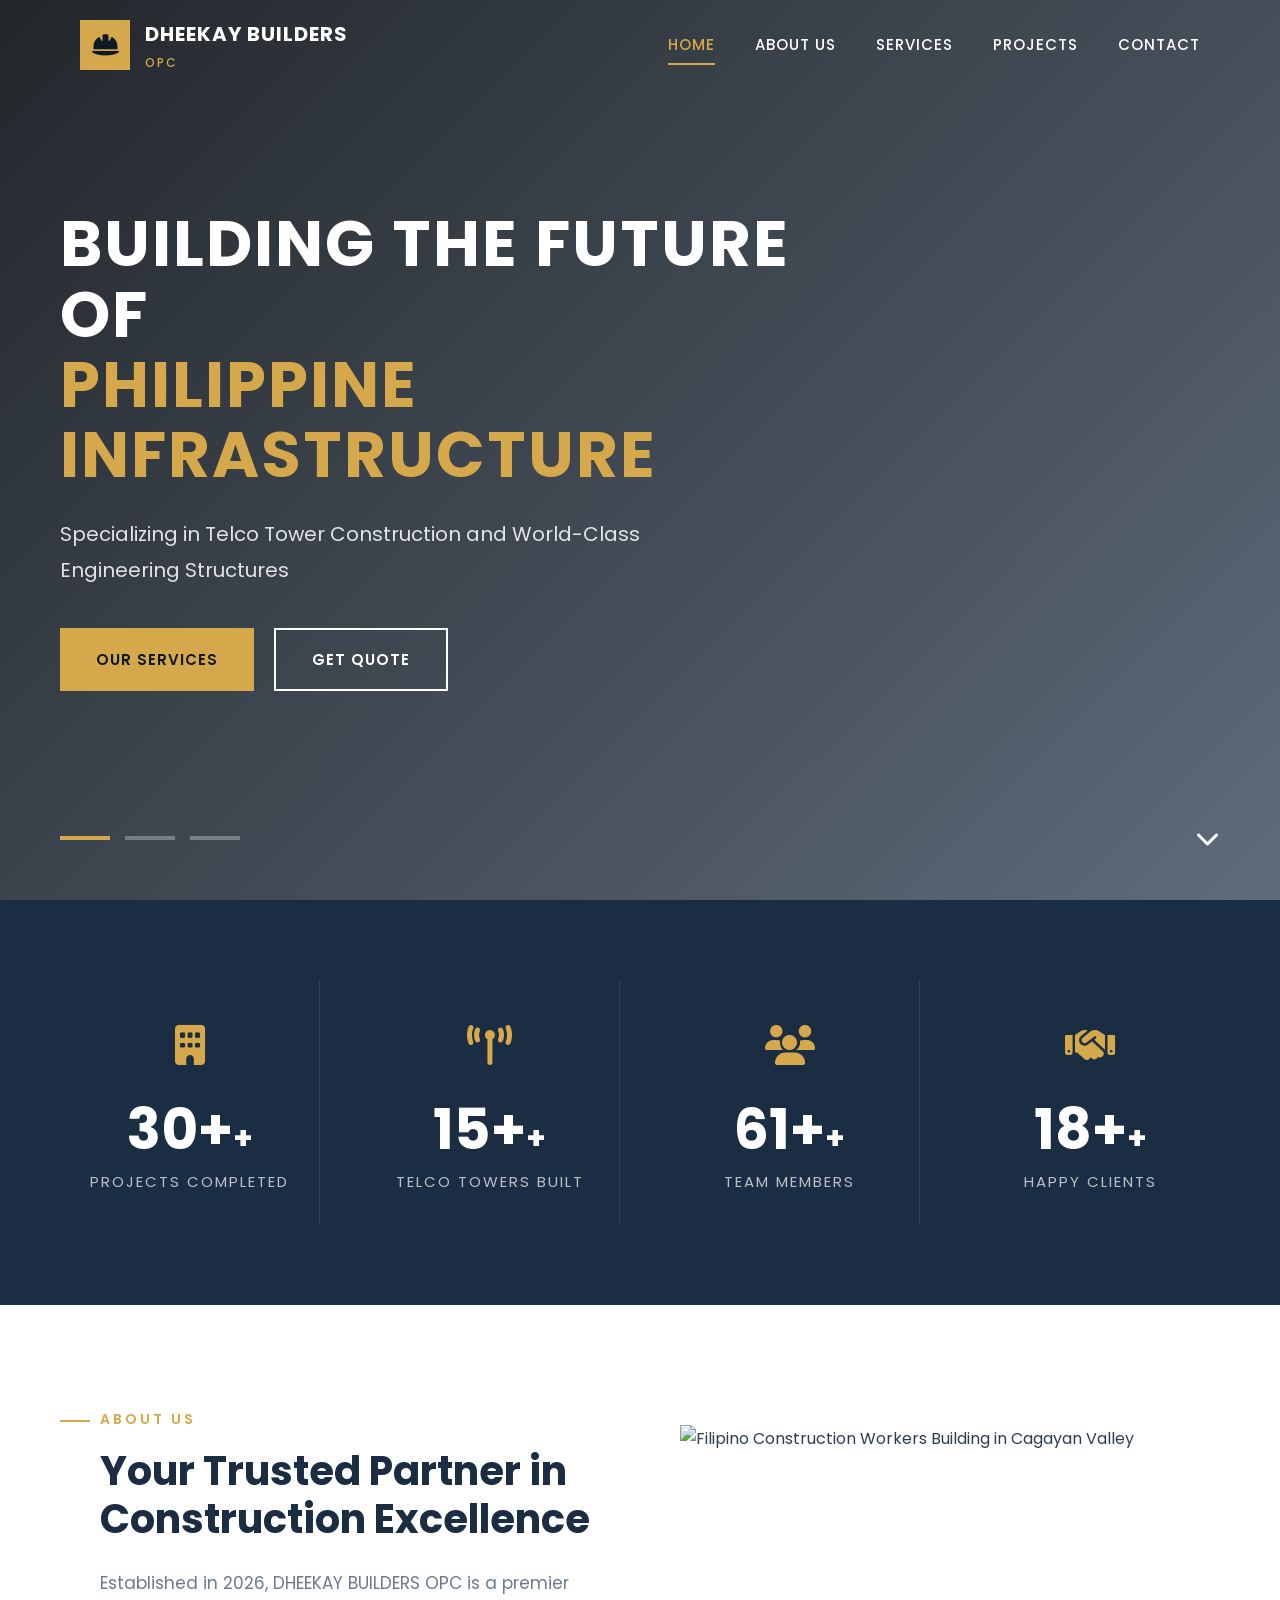
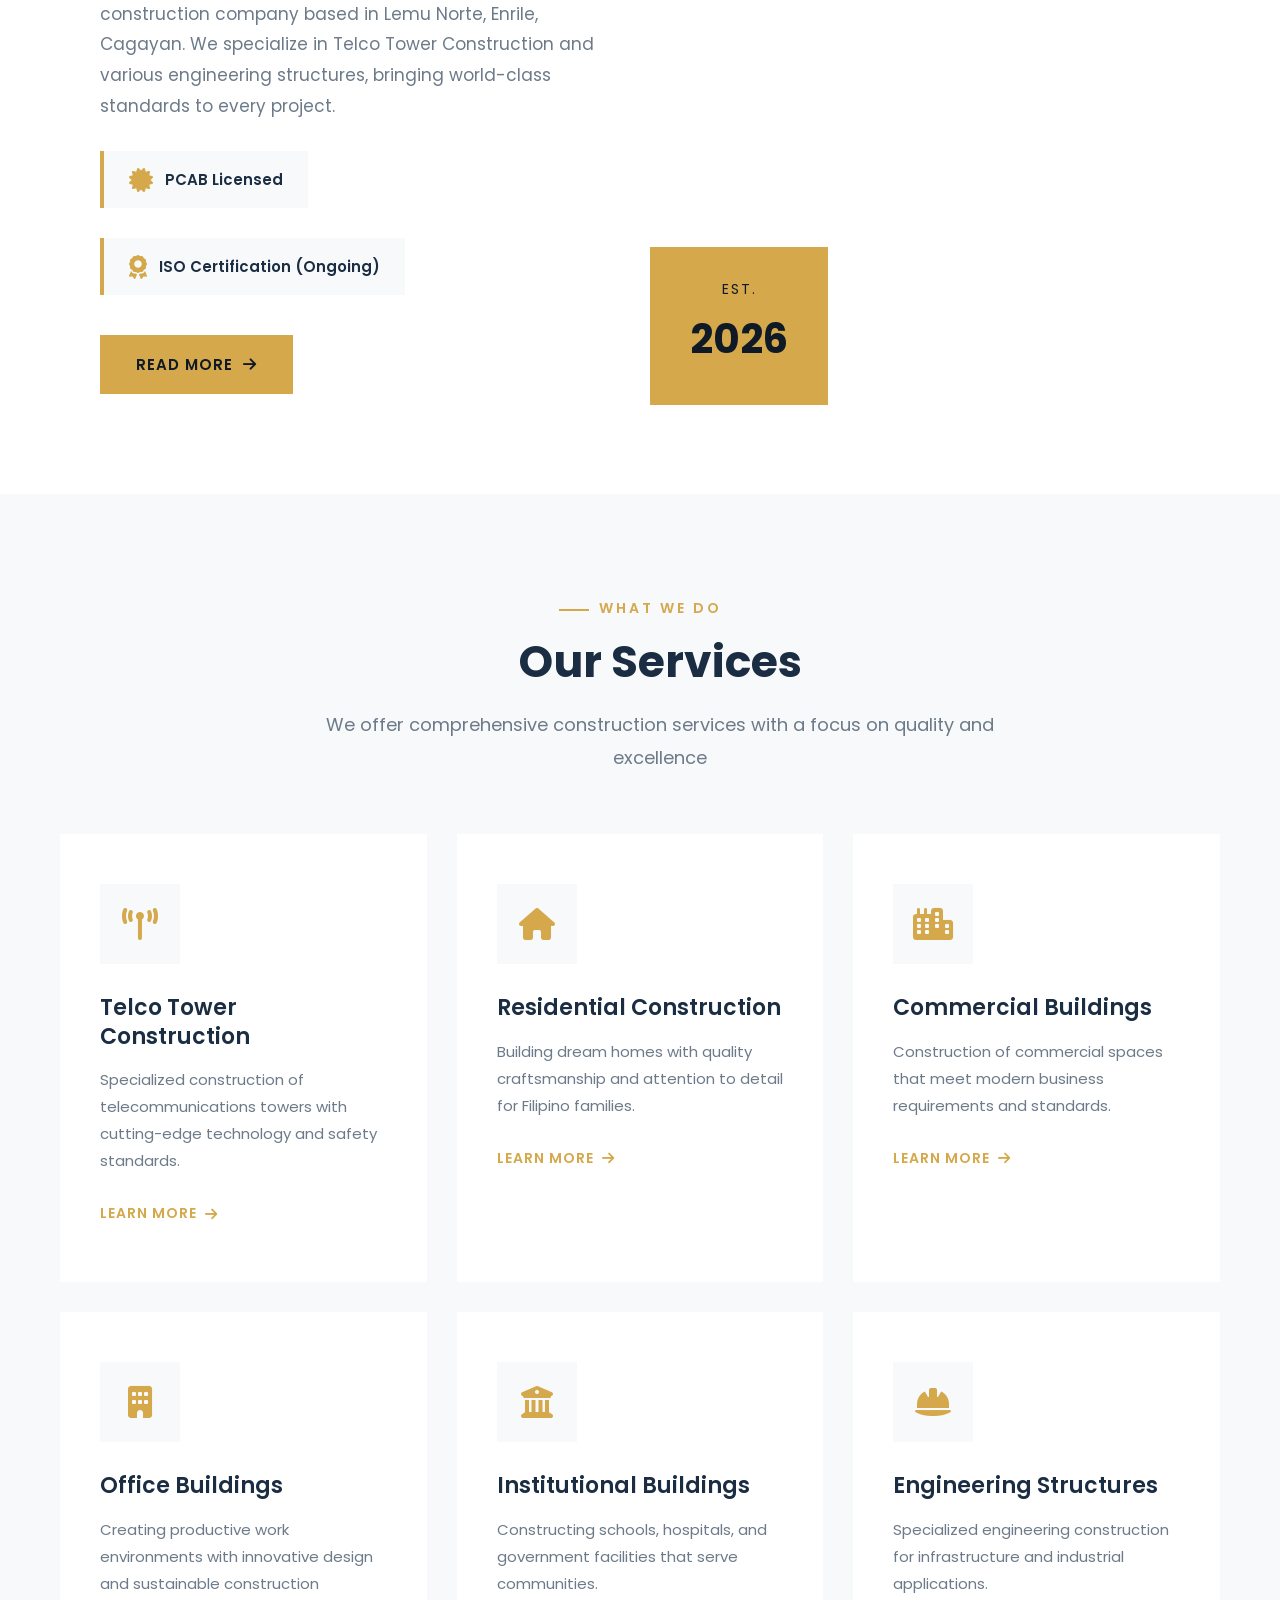
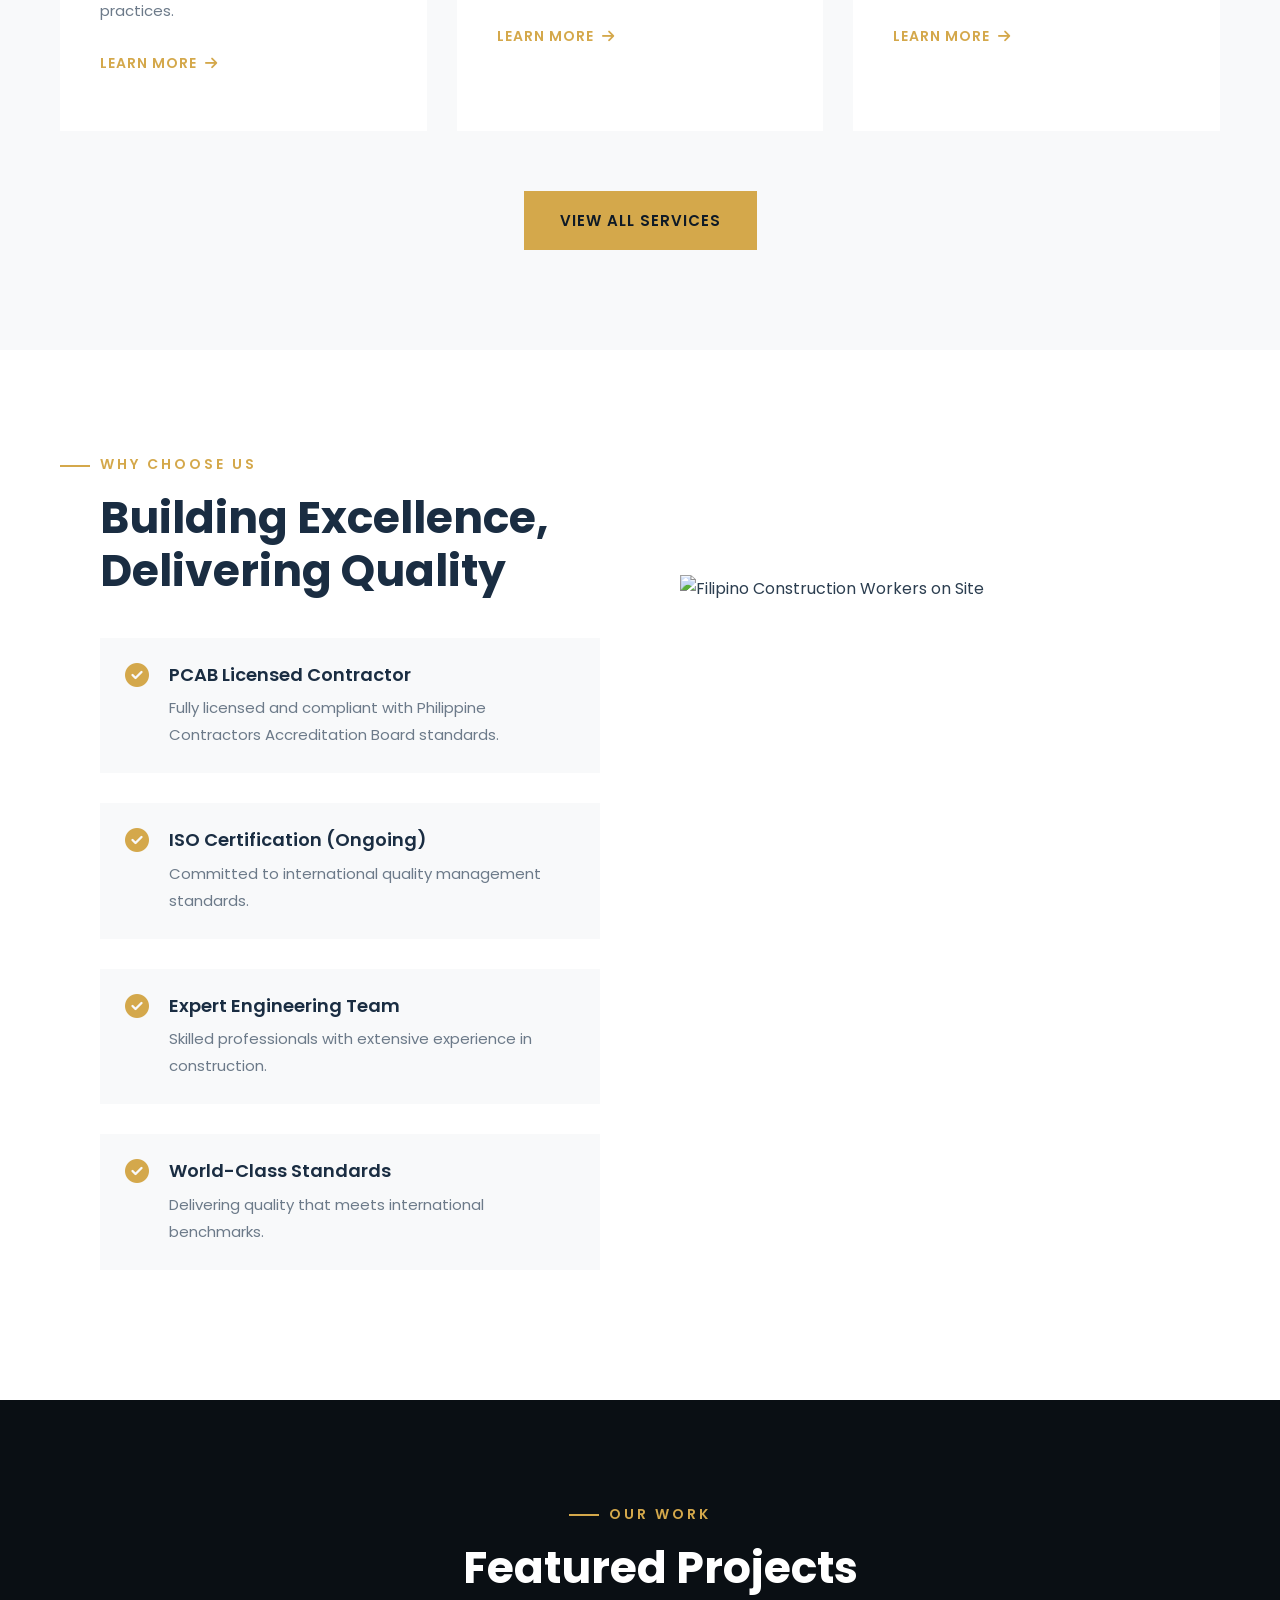
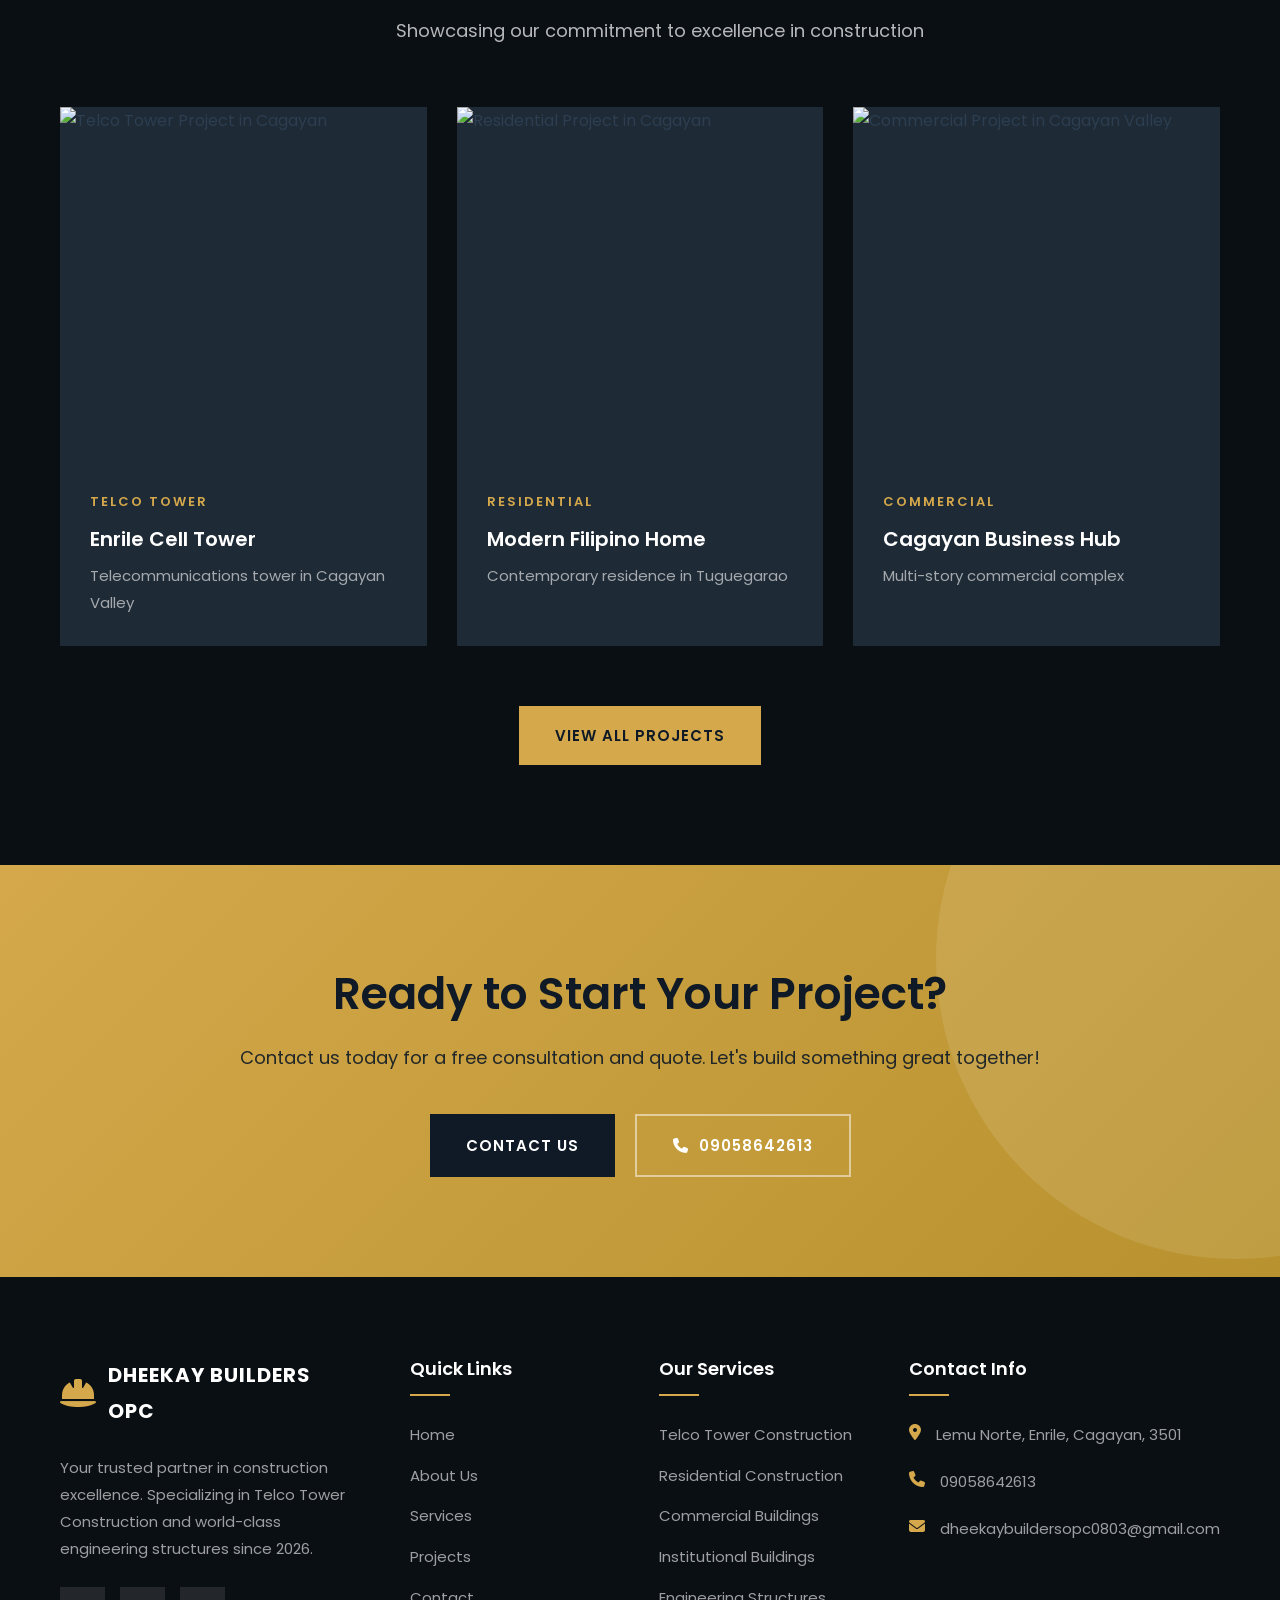
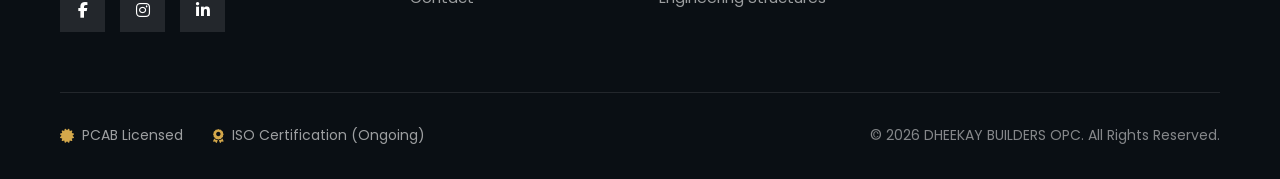
==== index.html @ 82b54ac7 "Align page designs and update all images to Filipino construction activities" ====
<!DOCTYPE html>
<html lang="en">
<head>
    <meta charset="UTF-8">
    <meta name="viewport" content="width=device-width, initial-scale=1.0">
    <meta name="description" content="DHEEKAY BUILDERS OPC - Premier Construction Company specializing in Telco Tower Construction, Residential, Commercial, and Institutional Buildings in the Philippines">
    <meta name="keywords" content="construction, telco tower, PCAB, Philippines, Cagayan, engineering, residential, commercial">
    <title>DHEEKAY BUILDERS OPC | Premier Construction Company</title>
    <link rel="stylesheet" href="css/styles.css">
    <link rel="preconnect" href="https://fonts.googleapis.com">
    <link rel="preconnect" href="https://fonts.gstatic.com" crossorigin>
    <link href="https://fonts.googleapis.com/css2?family=Poppins:wght@300;400;500;600;700;800&display=swap" rel="stylesheet">
    <link rel="stylesheet" href="https://cdnjs.cloudflare.com/ajax/libs/font-awesome/6.4.0/css/all.min.css">
</head>
<body>
    <!-- Header -->
    <header class="header" id="header">
        <div class="container">
            <nav class="navbar">
                <a href="index.html" class="logo">
                    <div class="logo-icon">
                        <i class="fas fa-hard-hat"></i>
                    </div>
                    <div class="logo-text">
                        <span class="company-name">DHEEKAY BUILDERS</span>
                        <span class="company-tagline">OPC</span>
                    </div>
                </a>
                <ul class="nav-menu" id="nav-menu">
                    <li><a href="index.html" class="nav-link active">Home</a></li>
                    <li><a href="about.html" class="nav-link">About Us</a></li>
                    <li><a href="services.html" class="nav-link">Services</a></li>
                    <li><a href="projects.html" class="nav-link">Projects</a></li>
                    <li><a href="contact.html" class="nav-link">Contact</a></li>
                </ul>
                <div class="nav-toggle" id="nav-toggle">
                    <span></span>
                    <span></span>
                    <span></span>
                </div>
            </nav>
        </div>
    </header>

    <!-- Hero Section -->
    <section class="hero">
        <div class="hero-slider">
            <div class="hero-slide active hero-slide-1">
                <div class="hero-content">
                    <h1>Building The Future of <span>Philippine Infrastructure</span></h1>
                    <p>Specializing in Telco Tower Construction and World-Class Engineering Structures</p>
                    <div class="hero-buttons">
                        <a href="services.html" class="btn btn-primary">Our Services</a>
                        <a href="contact.html" class="btn btn-outline">Get Quote</a>
                    </div>
                </div>
            </div>
            <div class="hero-slide hero-slide-2">
                <div class="hero-content">
                    <h1>Excellence in <span>Construction</span></h1>
                    <p>PCAB Licensed Contractor with Ongoing ISO Certification</p>
                    <div class="hero-buttons">
                        <a href="about.html" class="btn btn-primary">Learn More</a>
                        <a href="projects.html" class="btn btn-outline">View Projects</a>
                    </div>
                </div>
            </div>
            <div class="hero-slide hero-slide-3">
                <div class="hero-content">
                    <h1>Quality & <span>World-Class Standards</span></h1>
                    <p>Residential, Commercial, Office & Institutional Construction</p>
                    <div class="hero-buttons">
                        <a href="services.html" class="btn btn-primary">Explore Services</a>
                        <a href="contact.html" class="btn btn-outline">Contact Us</a>
                    </div>
                </div>
            </div>
        </div>
        <div class="hero-slider-nav">
            <span class="slider-dot active" data-slide="0"></span>
            <span class="slider-dot" data-slide="1"></span>
            <span class="slider-dot" data-slide="2"></span>
        </div>
        <div class="scroll-indicator">
            <i class="fas fa-chevron-down"></i>
        </div>
    </section>

    <!-- Stats Section -->
    <section class="stats-section">
        <div class="container">
            <div class="stats-grid">
                <div class="stat-item">
                    <div class="stat-icon">
                        <i class="fas fa-building"></i>
                    </div>
                    <div class="stat-number" data-count="50">0</div>
                    <div class="stat-label">Projects Completed</div>
                </div>
                <div class="stat-item">
                    <div class="stat-icon">
                        <i class="fas fa-broadcast-tower"></i>
                    </div>
                    <div class="stat-number" data-count="25">0</div>
                    <div class="stat-label">Telco Towers Built</div>
                </div>
                <div class="stat-item">
                    <div class="stat-icon">
                        <i class="fas fa-users"></i>
                    </div>
                    <div class="stat-number" data-count="100">0</div>
                    <div class="stat-label">Team Members</div>
                </div>
                <div class="stat-item">
                    <div class="stat-icon">
                        <i class="fas fa-handshake"></i>
                    </div>
                    <div class="stat-number" data-count="30">0</div>
                    <div class="stat-label">Happy Clients</div>
                </div>
            </div>
        </div>
    </section>

    <!-- About Preview Section -->
    <section class="about-preview">
        <div class="container">
            <div class="about-preview-grid">
                <div class="about-preview-content">
                    <span class="section-subtitle">About Us</span>
                    <h2 class="section-title">Your Trusted Partner in Construction Excellence</h2>
                    <p>Established in 2026, DHEEKAY BUILDERS OPC is a premier construction company based in Lemu Norte, Enrile, Cagayan. We specialize in Telco Tower Construction and various engineering structures, bringing world-class standards to every project.</p>
                    <div class="certifications">
                        <div class="cert-badge">
                            <i class="fas fa-certificate"></i>
                            <span>PCAB Licensed</span>
                        </div>
                        <div class="cert-badge">
                            <i class="fas fa-award"></i>
                            <span>ISO Certification (Ongoing)</span>
                        </div>
                    </div>
                    <a href="about.html" class="btn btn-primary">Read More <i class="fas fa-arrow-right"></i></a>
                </div>
                <div class="about-preview-image">
                    <img src="https://images.unsplash.com/photo-1581578731548-c64695cc6952?w=800&q=80" alt="Filipino Construction Workers Building in Cagayan Valley">
                    <div class="experience-badge">
                        <span class="exp-text">Est.</span>
                        <span class="exp-year">2026</span>
                    </div>
                </div>
            </div>
        </div>
    </section>

    <!-- Services Preview Section -->
    <section class="services-preview">
        <div class="container">
            <div class="section-header">
                <span class="section-subtitle">What We Do</span>
                <h2 class="section-title">Our Services</h2>
                <p class="section-description">We offer comprehensive construction services with a focus on quality and excellence</p>
            </div>
            <div class="services-grid">
                <div class="service-card">
                    <div class="service-icon">
                        <i class="fas fa-broadcast-tower"></i>
                    </div>
                    <h3>Telco Tower Construction</h3>
                    <p>Specialized construction of telecommunications towers with cutting-edge technology and safety standards.</p>
                    <a href="services.html" class="service-link">Learn More <i class="fas fa-arrow-right"></i></a>
                </div>
                <div class="service-card">
                    <div class="service-icon">
                        <i class="fas fa-home"></i>
                    </div>
                    <h3>Residential Construction</h3>
                    <p>Building dream homes with quality craftsmanship and attention to detail for Filipino families.</p>
                    <a href="services.html" class="service-link">Learn More <i class="fas fa-arrow-right"></i></a>
                </div>
                <div class="service-card">
                    <div class="service-icon">
                        <i class="fas fa-city"></i>
                    </div>
                    <h3>Commercial Buildings</h3>
                    <p>Construction of commercial spaces that meet modern business requirements and standards.</p>
                    <a href="services.html" class="service-link">Learn More <i class="fas fa-arrow-right"></i></a>
                </div>
                <div class="service-card">
                    <div class="service-icon">
                        <i class="fas fa-building"></i>
                    </div>
                    <h3>Office Buildings</h3>
                    <p>Creating productive work environments with innovative design and sustainable construction practices.</p>
                    <a href="services.html" class="service-link">Learn More <i class="fas fa-arrow-right"></i></a>
                </div>
                <div class="service-card">
                    <div class="service-icon">
                        <i class="fas fa-university"></i>
                    </div>
                    <h3>Institutional Buildings</h3>
                    <p>Constructing schools, hospitals, and government facilities that serve communities.</p>
                    <a href="services.html" class="service-link">Learn More <i class="fas fa-arrow-right"></i></a>
                </div>
                <div class="service-card">
                    <div class="service-icon">
                        <i class="fas fa-hard-hat"></i>
                    </div>
                    <h3>Engineering Structures</h3>
                    <p>Specialized engineering construction for infrastructure and industrial applications.</p>
                    <a href="services.html" class="service-link">Learn More <i class="fas fa-arrow-right"></i></a>
                </div>
            </div>
            <div class="services-cta">
                <a href="services.html" class="btn btn-primary">View All Services</a>
            </div>
        </div>
    </section>

    <!-- Why Choose Us Section -->
    <section class="why-choose-us">
        <div class="container">
            <div class="why-grid">
                <div class="why-content">
                    <span class="section-subtitle">Why Choose Us</span>
                    <h2 class="section-title">Building Excellence, Delivering Quality</h2>
                    <div class="why-list">
                        <div class="why-item">
                            <div class="why-icon">
                                <i class="fas fa-check-circle"></i>
                            </div>
                            <div class="why-text">
                                <h4>PCAB Licensed Contractor</h4>
                                <p>Fully licensed and compliant with Philippine Contractors Accreditation Board standards.</p>
                            </div>
                        </div>
                        <div class="why-item">
                            <div class="why-icon">
                                <i class="fas fa-check-circle"></i>
                            </div>
                            <div class="why-text">
                                <h4>ISO Certification (Ongoing)</h4>
                                <p>Committed to international quality management standards.</p>
                            </div>
                        </div>
                        <div class="why-item">
                            <div class="why-icon">
                                <i class="fas fa-check-circle"></i>
                            </div>
                            <div class="why-text">
                                <h4>Expert Engineering Team</h4>
                                <p>Skilled professionals with extensive experience in construction.</p>
                            </div>
                        </div>
                        <div class="why-item">
                            <div class="why-icon">
                                <i class="fas fa-check-circle"></i>
                            </div>
                            <div class="why-text">
                                <h4>World-Class Standards</h4>
                                <p>Delivering quality that meets international benchmarks.</p>
                            </div>
                        </div>
                    </div>
                </div>
                <div class="why-image">
                    <img src="https://images.unsplash.com/photo-1504307651254-35680f356dfd?w=800&q=80" alt="Filipino Construction Workers on Site">
                </div>
            </div>
        </div>
    </section>

    <!-- Featured Projects Section -->
    <section class="featured-projects">
        <div class="container">
            <div class="section-header">
                <span class="section-subtitle">Our Work</span>
                <h2 class="section-title">Featured Projects</h2>
                <p class="section-description">Showcasing our commitment to excellence in construction</p>
            </div>
            <div class="projects-grid">
                <div class="project-card">
                    <div class="project-image">
                        <img src="https://images.unsplash.com/photo-1590650046871-92c887180603?w=600&q=80" alt="Telco Tower Project in Cagayan">
                        <div class="project-overlay">
                            <a href="projects.html" class="project-link" aria-label="View Telco Tower Project"><i class="fas fa-plus"></i></a>
                        </div>
                    </div>
                    <div class="project-info">
                        <span class="project-category">Telco Tower</span>
                        <h3>Enrile Cell Tower</h3>
                        <p>Telecommunications tower in Cagayan Valley</p>
                    </div>
                </div>
                <div class="project-card">
                    <div class="project-image">
                        <img src="https://images.unsplash.com/photo-1613490493576-7fde63acd811?w=600&q=80" alt="Residential Project in Cagayan">
                        <div class="project-overlay">
                            <a href="projects.html" class="project-link" aria-label="View Residential Project"><i class="fas fa-plus"></i></a>
                        </div>
                    </div>
                    <div class="project-info">
                        <span class="project-category">Residential</span>
                        <h3>Modern Filipino Home</h3>
                        <p>Contemporary residence in Tuguegarao</p>
                    </div>
                </div>
                <div class="project-card">
                    <div class="project-image">
                        <img src="https://images.unsplash.com/photo-1497366216548-37526070297c?w=600&q=80" alt="Commercial Project in Cagayan Valley">
                        <div class="project-overlay">
                            <a href="projects.html" class="project-link" aria-label="View Commercial Project"><i class="fas fa-plus"></i></a>
                        </div>
                    </div>
                    <div class="project-info">
                        <span class="project-category">Commercial</span>
                        <h3>Cagayan Business Hub</h3>
                        <p>Multi-story commercial complex</p>
                    </div>
                </div>
            </div>
            <div class="projects-cta">
                <a href="projects.html" class="btn btn-primary">View All Projects</a>
            </div>
        </div>
    </section>

    <!-- CTA Section -->
    <section class="cta-section">
        <div class="container">
            <div class="cta-content">
                <h2>Ready to Start Your Project?</h2>
                <p>Contact us today for a free consultation and quote. Let's build something great together!</p>
                <div class="cta-buttons">
                    <a href="contact.html" class="btn btn-white">Contact Us</a>
                    <a href="tel:09058642613" class="btn btn-outline-white"><i class="fas fa-phone"></i> 09058642613</a>
                </div>
            </div>
        </div>
    </section>

    <!-- Footer -->
    <footer class="footer">
        <div class="container">
            <div class="footer-grid">
                <div class="footer-about">
                    <div class="footer-logo">
                        <i class="fas fa-hard-hat"></i>
                        <span>DHEEKAY BUILDERS OPC</span>
                    </div>
                    <p>Your trusted partner in construction excellence. Specializing in Telco Tower Construction and world-class engineering structures since 2026.</p>
                    <div class="footer-social">
                        <a href="#" aria-label="Facebook"><i class="fab fa-facebook-f"></i></a>
                        <a href="#" aria-label="Instagram"><i class="fab fa-instagram"></i></a>
                        <a href="#" aria-label="LinkedIn"><i class="fab fa-linkedin-in"></i></a>
                    </div>
                </div>
                <div class="footer-links">
                    <h4>Quick Links</h4>
                    <ul>
                        <li><a href="index.html">Home</a></li>
                        <li><a href="about.html">About Us</a></li>
                        <li><a href="services.html">Services</a></li>
                        <li><a href="projects.html">Projects</a></li>
                        <li><a href="contact.html">Contact</a></li>
                    </ul>
                </div>
                <div class="footer-services">
                    <h4>Our Services</h4>
                    <ul>
                        <li><a href="services.html">Telco Tower Construction</a></li>
                        <li><a href="services.html">Residential Construction</a></li>
                        <li><a href="services.html">Commercial Buildings</a></li>
                        <li><a href="services.html">Institutional Buildings</a></li>
                        <li><a href="services.html">Engineering Structures</a></li>
                    </ul>
                </div>
                <div class="footer-contact">
                    <h4>Contact Info</h4>
                    <ul>
                        <li>
                            <i class="fas fa-map-marker-alt"></i>
                            <span>Lemu Norte, Enrile, Cagayan, 3501</span>
                        </li>
                        <li>
                            <i class="fas fa-phone"></i>
                            <a href="tel:09058642613">09058642613</a>
                        </li>
                        <li>
                            <i class="fas fa-envelope"></i>
                            <a href="mailto:dheekaybuildersopc0803@gmail.com">dheekaybuildersopc0803@gmail.com</a>
                        </li>
                    </ul>
                </div>
            </div>
            <div class="footer-bottom">
                <div class="footer-certifications">
                    <span><i class="fas fa-certificate"></i> PCAB Licensed</span>
                    <span><i class="fas fa-award"></i> ISO Certification (Ongoing)</span>
                </div>
                <p>&copy; 2026 DHEEKAY BUILDERS OPC. All Rights Reserved.</p>
            </div>
        </div>
    </footer>

    <!-- Back to Top Button -->
    <a href="#" class="back-to-top" id="backToTop" aria-label="Back to top">
        <i class="fas fa-chevron-up"></i>
    </a>

    <script src="js/main.js"></script>
</body>
</html>
---- css/styles.css ----
/* ============================================
   DHEEKAY BUILDERS OPC - Enhanced Stylesheet
   Dark Professional Theme - Jethrock Inspired
   Filipino Cagayan Valley Construction Company
   ============================================ */

/* CSS Variables */
:root {
    /* Primary Colors - Dark Professional Theme */
    --primary-color: #1a2d42;
    --primary-dark: #0f1a26;
    --primary-light: #2a4a6a;
    --secondary-color: #d4a84b;
    --secondary-dark: #b8922e;
    --secondary-light: #e8c46a;
    --accent-color: #f5b041;
    
    /* Neutral Colors */
    --dark-color: #0a0f14;
    --dark-gray: #1e2a36;
    --medium-gray: #3d4f5f;
    --light-gray: #f8f9fa;
    --off-white: #f0f2f5;
    --white: #ffffff;
    
    /* Text Colors */
    --text-color: #2c3e50;
    --text-light: #6c7a89;
    --text-dark: #1a252f;
    --text-white: #ffffff;
    
    /* Effects */
    --shadow-sm: 0 2px 8px rgba(0, 0, 0, 0.08);
    --shadow: 0 4px 20px rgba(0, 0, 0, 0.12);
    --shadow-lg: 0 10px 40px rgba(0, 0, 0, 0.18);
    --shadow-gold: 0 4px 20px rgba(212, 168, 75, 0.3);
    --transition: all 0.4s cubic-bezier(0.4, 0, 0.2, 1);
    --transition-fast: all 0.2s ease;
    
    /* Spacing */
    --section-padding: 100px 0;
    --section-padding-sm: 60px 0;
}

/* Reset & Base Styles */
*, *::before, *::after {
    margin: 0;
    padding: 0;
    box-sizing: border-box;
}

html {
    scroll-behavior: smooth;
    font-size: 16px;
}

body {
    font-family: 'Poppins', sans-serif;
    font-size: 1rem;
    line-height: 1.8;
    color: var(--text-color);
    background-color: var(--white);
    overflow-x: hidden;
    -webkit-font-smoothing: antialiased;
    -moz-osx-font-smoothing: grayscale;
}

a {
    text-decoration: none;
    color: inherit;
    transition: var(--transition);
}

a:hover {
    color: var(--secondary-color);
}

ul {
    list-style: none;
}

img {
    max-width: 100%;
    height: auto;
    display: block;
}

h1, h2, h3, h4, h5, h6 {
    font-weight: 600;
    line-height: 1.3;
    color: var(--text-dark);
}

p {
    margin-bottom: 1rem;
}

/* Container */
.container {
    max-width: 1200px;
    margin: 0 auto;
    padding: 0 20px;
}

.container-lg {
    max-width: 1400px;
    margin: 0 auto;
    padding: 0 40px;
}

/* ============================================
   TYPOGRAPHY
   ============================================ */
.section-subtitle {
    display: inline-block;
    font-size: 0.875rem;
    font-weight: 600;
    text-transform: uppercase;
    letter-spacing: 3px;
    color: var(--secondary-color);
    margin-bottom: 15px;
    position: relative;
}

.section-subtitle::before {
    content: '';
    position: absolute;
    left: -40px;
    top: 50%;
    width: 30px;
    height: 2px;
    background: var(--secondary-color);
}

.section-title {
    font-size: 2.75rem;
    font-weight: 700;
    color: var(--primary-color);
    margin-bottom: 20px;
    line-height: 1.2;
}

.section-title span {
    color: var(--secondary-color);
}

.section-description {
    font-size: 1.125rem;
    color: var(--text-light);
    max-width: 700px;
    margin: 0 auto 40px;
}

.section-header {
    text-align: center;
    margin-bottom: 60px;
    padding-left: 40px;
}

/* ============================================
   BUTTONS
   ============================================ */
.btn {
    display: inline-flex;
    align-items: center;
    justify-content: center;
    padding: 16px 36px;
    font-size: 0.9375rem;
    font-weight: 600;
    text-transform: uppercase;
    letter-spacing: 1px;
    border: none;
    cursor: pointer;
    transition: var(--transition);
    gap: 10px;
}

.btn-primary {
    background: var(--secondary-color);
    color: var(--primary-dark);
}

.btn-primary:hover {
    background: var(--secondary-light);
    color: var(--primary-dark);
    transform: translateY(-3px);
    box-shadow: var(--shadow-gold);
}

.btn-outline {
    background: transparent;
    color: var(--white);
    border: 2px solid var(--white);
}

.btn-outline:hover {
    background: var(--white);
    color: var(--primary-dark);
}

.btn-dark {
    background: var(--primary-color);
    color: var(--white);
}

.btn-dark:hover {
    background: var(--primary-dark);
    transform: translateY(-3px);
}

.btn-white {
    background: var(--white);
    color: var(--primary-dark);
}

.btn-white:hover {
    background: var(--secondary-color);
    color: var(--primary-dark);
    transform: translateY(-3px);
}

.btn-outline-white {
    background: transparent;
    color: var(--white);
    border: 2px solid rgba(255, 255, 255, 0.5);
}

.btn-outline-white:hover {
    background: var(--white);
    color: var(--primary-dark);
    border-color: var(--white);
}

/* ============================================
   HEADER & NAVIGATION
   ============================================ */
.header {
    position: fixed;
    top: 0;
    left: 0;
    width: 100%;
    z-index: 1000;
    background: transparent;
    padding: 0;
    transition: var(--transition);
}

.header.scrolled {
    background: var(--white);
    box-shadow: var(--shadow);
}

.header.scrolled .nav-link {
    color: var(--text-dark);
}

.header.scrolled .logo .company-name {
    color: var(--primary-color);
}

.header.scrolled .header-contact {
    color: var(--text-dark);
}

.navbar {
    display: flex;
    justify-content: space-between;
    align-items: center;
    height: 90px;
    padding: 0 20px;
}

.logo {
    display: flex;
    align-items: center;
    gap: 15px;
    z-index: 1001;
}

.logo-icon {
    width: 50px;
    height: 50px;
    background: var(--secondary-color);
    display: flex;
    align-items: center;
    justify-content: center;
    font-size: 1.5rem;
    color: var(--primary-dark);
}

.logo-text {
    display: flex;
    flex-direction: column;
}

.company-name {
    font-size: 1.25rem;
    font-weight: 700;
    color: var(--white);
    letter-spacing: 1px;
    transition: var(--transition);
}

.company-tagline {
    font-size: 0.75rem;
    font-weight: 500;
    color: var(--secondary-color);
    letter-spacing: 2px;
}

.nav-menu {
    display: flex;
    align-items: center;
    gap: 40px;
}

.nav-link {
    font-size: 0.9375rem;
    font-weight: 500;
    color: var(--white);
    text-transform: uppercase;
    letter-spacing: 1px;
    position: relative;
    padding: 10px 0;
}

.nav-link::after {
    content: '';
    position: absolute;
    bottom: 0;
    left: 0;
    width: 0;
    height: 2px;
    background: var(--secondary-color);
    transition: var(--transition);
}

.nav-link:hover::after,
.nav-link.active::after {
    width: 100%;
}

.nav-link:hover,
.nav-link.active {
    color: var(--secondary-color);
}

.nav-toggle {
    display: none;
    flex-direction: column;
    gap: 6px;
    cursor: pointer;
    z-index: 1001;
}

.nav-toggle span {
    width: 28px;
    height: 2px;
    background: var(--white);
    transition: var(--transition);
}

.header.scrolled .nav-toggle span {
    background: var(--primary-color);
}

/* ============================================
   HERO SECTION - Full Screen with Video Feel
   ============================================ */
.hero {
    position: relative;
    min-height: 100vh;
    display: flex;
    align-items: center;
    overflow: hidden;
}

.hero-slider {
    position: absolute;
    top: 0;
    left: 0;
    width: 100%;
    height: 100%;
}

.hero-slide {
    position: absolute;
    top: 0;
    left: 0;
    width: 100%;
    height: 100%;
    opacity: 0;
    transition: opacity 1.5s ease-in-out;
    display: flex;
    align-items: center;
}

.hero-slide.active {
    opacity: 1;
}

.hero-slide::before {
    content: '';
    position: absolute;
    top: 0;
    left: 0;
    width: 100%;
    height: 100%;
    background: linear-gradient(135deg, rgba(10, 15, 20, 0.9) 0%, rgba(26, 45, 66, 0.7) 100%);
    z-index: 1;
}

/* Hero slide backgrounds - Cagayan Valley Filipino inspired */
.hero-slide-1 {
    background: url('https://images.unsplash.com/photo-1504307651254-35680f356dfd?w=1920&q=80') center/cover no-repeat;
}

.hero-slide-2 {
    background: url('https://images.unsplash.com/photo-1541888946425-d81bb19240f5?w=1920&q=80') center/cover no-repeat;
}

.hero-slide-3 {
    background: url('https://images.unsplash.com/photo-1590650153855-d9e808231d41?w=1920&q=80') center/cover no-repeat;
}

.hero-content {
    position: relative;
    z-index: 2;
    max-width: 900px;
    padding: 0 60px;
    animation: fadeInUp 1s ease-out;
}

.hero-content h1 {
    font-size: 4rem;
    font-weight: 700;
    color: var(--white);
    line-height: 1.1;
    margin-bottom: 25px;
    text-transform: uppercase;
    letter-spacing: 2px;
}

.hero-content h1 span {
    color: var(--secondary-color);
    display: block;
}

.hero-content p {
    font-size: 1.25rem;
    color: rgba(255, 255, 255, 0.85);
    margin-bottom: 40px;
    max-width: 600px;
    line-height: 1.8;
}

.hero-buttons {
    display: flex;
    gap: 20px;
    flex-wrap: wrap;
}

.hero-slider-nav {
    position: absolute;
    bottom: 60px;
    left: 60px;
    z-index: 10;
    display: flex;
    gap: 15px;
}

.slider-dot {
    width: 50px;
    height: 4px;
    background: rgba(255, 255, 255, 0.3);
    cursor: pointer;
    transition: var(--transition);
}

.slider-dot.active,
.slider-dot:hover {
    background: var(--secondary-color);
}

.scroll-indicator {
    position: absolute;
    bottom: 40px;
    right: 60px;
    z-index: 10;
    color: var(--white);
    font-size: 1.5rem;
    animation: bounce 2s infinite;
}

@keyframes bounce {
    0%, 20%, 50%, 80%, 100% { transform: translateY(0); }
    40% { transform: translateY(-15px); }
    60% { transform: translateY(-8px); }
}

@keyframes fadeInUp {
    from {
        opacity: 0;
        transform: translateY(40px);
    }
    to {
        opacity: 1;
        transform: translateY(0);
    }
}

/* ============================================
   STATS SECTION - Dark Background
   ============================================ */
.stats-section {
    background: var(--primary-color);
    padding: 80px 0;
    position: relative;
}

.stats-section::before {
    content: '';
    position: absolute;
    top: 0;
    left: 0;
    right: 0;
    bottom: 0;
    background: url('https://images.unsplash.com/photo-1503387762-592deb58ef4e?w=1920&q=80') center/cover no-repeat;
    opacity: 0.1;
}

.stats-grid {
    position: relative;
    display: grid;
    grid-template-columns: repeat(4, 1fr);
    gap: 40px;
}

.stat-item {
    text-align: center;
    padding: 30px;
    border-right: 1px solid rgba(255, 255, 255, 0.1);
}

.stat-item:last-child {
    border-right: none;
}

.stat-icon {
    font-size: 2.5rem;
    color: var(--secondary-color);
    margin-bottom: 20px;
}

.stat-number {
    font-size: 3.5rem;
    font-weight: 700;
    color: var(--white);
    line-height: 1;
    margin-bottom: 10px;
}

.stat-number::after {
    content: '+';
    font-size: 2rem;
}

.stat-label {
    font-size: 0.9375rem;
    color: rgba(255, 255, 255, 0.7);
    text-transform: uppercase;
    letter-spacing: 2px;
}

/* ============================================
   ABOUT PREVIEW SECTION
   ============================================ */
.about-preview {
    padding: var(--section-padding);
    background: var(--white);
}

.about-preview-grid {
    display: grid;
    grid-template-columns: 1fr 1fr;
    gap: 80px;
    align-items: center;
}

.about-preview-content {
    padding-left: 40px;
}

.about-preview-content h2 {
    font-size: 2.5rem;
    margin-bottom: 25px;
    color: var(--primary-color);
}

.about-preview-content p {
    font-size: 1.0625rem;
    color: var(--text-light);
    margin-bottom: 30px;
}

.certifications {
    display: flex;
    gap: 30px;
    margin-bottom: 40px;
    flex-wrap: wrap;
}

.cert-badge {
    display: flex;
    align-items: center;
    gap: 12px;
    padding: 15px 25px;
    background: var(--light-gray);
    border-left: 4px solid var(--secondary-color);
}

.cert-badge i {
    font-size: 1.5rem;
    color: var(--secondary-color);
}

.cert-badge span {
    font-weight: 600;
    color: var(--primary-color);
    font-size: 0.9375rem;
}

.about-preview-image {
    position: relative;
}

.about-preview-image img {
    width: 100%;
    height: 550px;
    object-fit: cover;
}

.experience-badge {
    position: absolute;
    bottom: -30px;
    left: -30px;
    background: var(--secondary-color);
    padding: 30px 40px;
    text-align: center;
}

.experience-badge .exp-text {
    display: block;
    font-size: 0.875rem;
    color: var(--primary-dark);
    text-transform: uppercase;
    letter-spacing: 2px;
}

.experience-badge .exp-year {
    display: block;
    font-size: 2.5rem;
    font-weight: 700;
    color: var(--primary-dark);
}

/* ============================================
   SERVICES PREVIEW SECTION
   ============================================ */
.services-preview {
    padding: var(--section-padding);
    background: var(--light-gray);
}

.services-grid {
    display: grid;
    grid-template-columns: repeat(3, 1fr);
    gap: 30px;
}

.service-card {
    background: var(--white);
    padding: 50px 40px;
    position: relative;
    overflow: hidden;
    transition: var(--transition);
    border-bottom: 4px solid transparent;
}

.service-card::before {
    content: '';
    position: absolute;
    top: 0;
    left: 0;
    width: 100%;
    height: 0;
    background: var(--primary-color);
    transition: var(--transition);
    z-index: 0;
}

.service-card:hover::before {
    height: 100%;
}

.service-card:hover {
    border-bottom-color: var(--secondary-color);
    transform: translateY(-10px);
    box-shadow: var(--shadow-lg);
}

.service-card > * {
    position: relative;
    z-index: 1;
}

.service-icon {
    width: 80px;
    height: 80px;
    background: var(--light-gray);
    display: flex;
    align-items: center;
    justify-content: center;
    font-size: 2rem;
    color: var(--secondary-color);
    margin-bottom: 30px;
    transition: var(--transition);
}

.service-card:hover .service-icon {
    background: var(--secondary-color);
    color: var(--primary-dark);
}

.service-card h3 {
    font-size: 1.375rem;
    font-weight: 600;
    margin-bottom: 15px;
    color: var(--primary-color);
    transition: var(--transition);
}

.service-card:hover h3 {
    color: var(--white);
}

.service-card p {
    font-size: 0.9375rem;
    color: var(--text-light);
    margin-bottom: 25px;
    transition: var(--transition);
}

.service-card:hover p {
    color: rgba(255, 255, 255, 0.8);
}

.service-link {
    font-size: 0.875rem;
    font-weight: 600;
    color: var(--secondary-color);
    text-transform: uppercase;
    letter-spacing: 1px;
    display: inline-flex;
    align-items: center;
    gap: 8px;
}

.service-link i {
    transition: var(--transition);
}

.service-link:hover i {
    transform: translateX(5px);
}

.services-cta {
    text-align: center;
    margin-top: 60px;
}

/* ============================================
   WHY CHOOSE US SECTION
   ============================================ */
.why-choose-us {
    padding: var(--section-padding);
    background: var(--white);
}

.why-grid {
    display: grid;
    grid-template-columns: 1fr 1fr;
    gap: 80px;
    align-items: center;
}

.why-content {
    padding-left: 40px;
}

.why-list {
    margin-top: 40px;
}

.why-item {
    display: flex;
    gap: 20px;
    margin-bottom: 30px;
    padding: 25px;
    background: var(--light-gray);
    transition: var(--transition);
}

.why-item:hover {
    background: var(--primary-color);
    transform: translateX(10px);
}

.why-item:hover .why-icon i {
    color: var(--secondary-color);
}

.why-item:hover h4,
.why-item:hover p {
    color: var(--white);
}

.why-icon {
    flex-shrink: 0;
}

.why-icon i {
    font-size: 1.5rem;
    color: var(--secondary-color);
    transition: var(--transition);
}

.why-text h4 {
    font-size: 1.125rem;
    font-weight: 600;
    margin-bottom: 8px;
    color: var(--primary-color);
    transition: var(--transition);
}

.why-text p {
    font-size: 0.9375rem;
    color: var(--text-light);
    margin-bottom: 0;
    transition: var(--transition);
}

.why-image {
    position: relative;
}

.why-image img {
    width: 100%;
    height: 600px;
    object-fit: cover;
}

/* ============================================
   FEATURED PROJECTS SECTION
   ============================================ */
.featured-projects {
    padding: var(--section-padding);
    background: var(--dark-color);
}

.featured-projects .section-subtitle {
    color: var(--secondary-color);
}

.featured-projects .section-title {
    color: var(--white);
}

.featured-projects .section-description {
    color: rgba(255, 255, 255, 0.7);
}

.projects-grid {
    display: grid;
    grid-template-columns: repeat(3, 1fr);
    gap: 30px;
}

.project-card {
    position: relative;
    overflow: hidden;
    background: var(--dark-gray);
}

.project-image {
    position: relative;
    height: 350px;
    overflow: hidden;
}

.project-image img {
    width: 100%;
    height: 100%;
    object-fit: cover;
    transition: var(--transition);
}

.project-card:hover .project-image img {
    transform: scale(1.1);
}

.project-overlay {
    position: absolute;
    top: 0;
    left: 0;
    width: 100%;
    height: 100%;
    background: rgba(26, 45, 66, 0.9);
    display: flex;
    align-items: center;
    justify-content: center;
    opacity: 0;
    transition: var(--transition);
}

.project-card:hover .project-overlay {
    opacity: 1;
}

.project-link {
    width: 60px;
    height: 60px;
    background: var(--secondary-color);
    display: flex;
    align-items: center;
    justify-content: center;
    font-size: 1.5rem;
    color: var(--primary-dark);
    transform: scale(0);
    transition: var(--transition);
}

.project-card:hover .project-link {
    transform: scale(1);
}

.project-info {
    padding: 30px;
}

.project-category {
    font-size: 0.8125rem;
    color: var(--secondary-color);
    text-transform: uppercase;
    letter-spacing: 2px;
    font-weight: 600;
}

.project-info h3 {
    font-size: 1.25rem;
    color: var(--white);
    margin: 10px 0;
}

.project-info p {
    font-size: 0.9375rem;
    color: rgba(255, 255, 255, 0.6);
    margin-bottom: 0;
}

.projects-cta {
    text-align: center;
    margin-top: 60px;
}

/* ============================================
   CTA SECTION
   ============================================ */
.cta-section {
    padding: 100px 0;
    background: linear-gradient(135deg, var(--secondary-color) 0%, var(--secondary-dark) 100%);
    position: relative;
    overflow: hidden;
}

.cta-section::before {
    content: '';
    position: absolute;
    top: -50%;
    right: -20%;
    width: 600px;
    height: 600px;
    background: rgba(255, 255, 255, 0.1);
    border-radius: 50%;
}

.cta-content {
    position: relative;
    text-align: center;
    max-width: 800px;
    margin: 0 auto;
}

.cta-content h2 {
    font-size: 2.75rem;
    color: var(--primary-dark);
    margin-bottom: 20px;
}

.cta-content p {
    font-size: 1.125rem;
    color: var(--primary-dark);
    opacity: 0.9;
    margin-bottom: 40px;
}

.cta-buttons {
    display: flex;
    gap: 20px;
    justify-content: center;
    flex-wrap: wrap;
}

.cta-buttons .btn-white {
    background: var(--primary-dark);
    color: var(--white);
}

.cta-buttons .btn-white:hover {
    background: var(--white);
    color: var(--primary-dark);
}

/* ============================================
   FOOTER
   ============================================ */
.footer {
    background: var(--dark-color);
    padding: 80px 0 0;
}

.footer-grid {
    display: grid;
    grid-template-columns: 1.5fr 1fr 1fr 1.5fr;
    gap: 50px;
    padding-bottom: 60px;
    border-bottom: 1px solid rgba(255, 255, 255, 0.1);
}

.footer-logo {
    display: flex;
    align-items: center;
    gap: 12px;
    margin-bottom: 25px;
}

.footer-logo i {
    font-size: 2rem;
    color: var(--secondary-color);
}

.footer-logo span {
    font-size: 1.25rem;
    font-weight: 700;
    color: var(--white);
    letter-spacing: 1px;
}

.footer-about p {
    color: rgba(255, 255, 255, 0.6);
    font-size: 0.9375rem;
    margin-bottom: 25px;
}

.footer-social {
    display: flex;
    gap: 15px;
}

.footer-social a {
    width: 45px;
    height: 45px;
    background: rgba(255, 255, 255, 0.1);
    display: flex;
    align-items: center;
    justify-content: center;
    color: var(--white);
    transition: var(--transition);
}

.footer-social a:hover {
    background: var(--secondary-color);
    color: var(--primary-dark);
}

.footer-links h4,
.footer-services h4,
.footer-contact h4 {
    font-size: 1.125rem;
    color: var(--white);
    margin-bottom: 25px;
    position: relative;
    padding-bottom: 15px;
}

.footer-links h4::after,
.footer-services h4::after,
.footer-contact h4::after {
    content: '';
    position: absolute;
    bottom: 0;
    left: 0;
    width: 40px;
    height: 2px;
    background: var(--secondary-color);
}

.footer-links ul li,
.footer-services ul li {
    margin-bottom: 12px;
}

.footer-links a,
.footer-services a {
    color: rgba(255, 255, 255, 0.6);
    font-size: 0.9375rem;
    transition: var(--transition);
}

.footer-links a:hover,
.footer-services a:hover {
    color: var(--secondary-color);
    padding-left: 10px;
}

.footer-contact ul li {
    display: flex;
    gap: 15px;
    margin-bottom: 20px;
    color: rgba(255, 255, 255, 0.6);
    font-size: 0.9375rem;
}

.footer-contact ul li i {
    color: var(--secondary-color);
    font-size: 1rem;
    margin-top: 3px;
}

.footer-contact a {
    color: rgba(255, 255, 255, 0.6);
}

.footer-contact a:hover {
    color: var(--secondary-color);
}

.footer-bottom {
    padding: 30px 0;
    display: flex;
    justify-content: space-between;
    align-items: center;
    flex-wrap: wrap;
    gap: 20px;
}

.footer-bottom p {
    color: rgba(255, 255, 255, 0.5);
    font-size: 0.875rem;
    margin: 0;
}

.footer-certifications {
    display: flex;
    gap: 30px;
}

.footer-certifications span {
    color: rgba(255, 255, 255, 0.6);
    font-size: 0.875rem;
    display: flex;
    align-items: center;
    gap: 8px;
}

.footer-certifications i {
    color: var(--secondary-color);
}

/* ============================================
   PAGE BANNERS
   ============================================ */
.page-banner {
    height: 450px;
    display: flex;
    align-items: center;
    justify-content: center;
    position: relative;
    margin-top: 0;
}

.page-banner::before {
    content: '';
    position: absolute;
    top: 0;
    left: 0;
    width: 100%;
    height: 100%;
    background: linear-gradient(135deg, rgba(10, 15, 20, 0.9) 0%, rgba(26, 45, 66, 0.8) 100%);
}

.page-banner-about {
    background: url('https://images.unsplash.com/photo-1504307651254-35680f356dfd?w=1920&q=80') center/cover no-repeat;
}

.page-banner-services {
    background: url('https://images.unsplash.com/photo-1541888946425-d81bb19240f5?w=1920&q=80') center/cover no-repeat;
}

.page-banner-projects {
    background: url('https://images.unsplash.com/photo-1590650153855-d9e808231d41?w=1920&q=80') center/cover no-repeat;
}

.page-banner-contact {
    background: url('https://images.unsplash.com/photo-1503387762-592deb58ef4e?w=1920&q=80') center/cover no-repeat;
}

.page-banner-content {
    position: relative;
    z-index: 2;
    text-align: center;
}

.page-banner-content h1 {
    font-size: 3.5rem;
    color: var(--white);
    text-transform: uppercase;
    letter-spacing: 3px;
    margin-bottom: 20px;
}

.breadcrumb {
    display: flex;
    justify-content: center;
    gap: 15px;
    font-size: 0.9375rem;
}

.breadcrumb a {
    color: var(--secondary-color);
}

.breadcrumb span {
    color: rgba(255, 255, 255, 0.6);
}

/* ============================================
   ABOUT PAGE
   ============================================ */
.about-section {
    padding: var(--section-padding);
}

.about-grid {
    display: grid;
    grid-template-columns: 1fr 1fr;
    gap: 80px;
    align-items: center;
}

.about-content {
    padding-left: 40px;
}

.about-content h2 {
    font-size: 2.25rem;
    color: var(--primary-color);
    margin-bottom: 25px;
}

.about-content p {
    font-size: 1rem;
    color: var(--text-light);
    margin-bottom: 20px;
}

.about-image img {
    width: 100%;
    height: 500px;
    object-fit: cover;
}

/* Mission Vision */
.mission-vision {
    padding: var(--section-padding);
    background: var(--primary-color);
}

.mv-grid {
    display: grid;
    grid-template-columns: repeat(2, 1fr);
    gap: 50px;
}

.mv-card {
    padding: 50px;
    background: rgba(255, 255, 255, 0.05);
    border-left: 4px solid var(--secondary-color);
}

.mv-card h3 {
    font-size: 1.5rem;
    color: var(--white);
    margin-bottom: 20px;
    display: flex;
    align-items: center;
    gap: 15px;
}

.mv-card h3 i {
    color: var(--secondary-color);
}

.mv-card p {
    color: rgba(255, 255, 255, 0.8);
    font-size: 1rem;
}

/* Core Values */
.core-values {
    padding: var(--section-padding);
    background: var(--light-gray);
}

.values-grid {
    display: grid;
    grid-template-columns: repeat(4, 1fr);
    gap: 30px;
}

.value-card {
    text-align: center;
    padding: 50px 30px;
    background: var(--white);
    transition: var(--transition);
}

.value-card:hover {
    transform: translateY(-10px);
    box-shadow: var(--shadow-lg);
}

.value-icon {
    width: 80px;
    height: 80px;
    background: var(--primary-color);
    margin: 0 auto 25px;
    display: flex;
    align-items: center;
    justify-content: center;
    font-size: 2rem;
    color: var(--secondary-color);
}

.value-card h4 {
    font-size: 1.125rem;
    color: var(--primary-color);
    margin-bottom: 15px;
}

.value-card p {
    font-size: 0.9375rem;
    color: var(--text-light);
    margin-bottom: 0;
}

/* ============================================
   SERVICES PAGE - Enhanced with Megamykon Style
   ============================================ */
.services-section {
    padding: var(--section-padding);
}

.services-detailed {
    display: flex;
    flex-direction: column;
    gap: 80px;
}

.service-detailed-card {
    display: grid;
    grid-template-columns: 1fr 1fr;
    gap: 60px;
    align-items: center;
}

.service-detailed-card:nth-child(even) {
    direction: rtl;
}

.service-detailed-card:nth-child(even) > * {
    direction: ltr;
}

.service-detailed-image img {
    width: 100%;
    height: 400px;
    object-fit: cover;
}

.service-detailed-content h3 {
    font-size: 1.75rem;
    color: var(--primary-color);
    margin-bottom: 20px;
    display: flex;
    align-items: center;
    gap: 15px;
}

.service-detailed-content h3 i {
    color: var(--secondary-color);
}

.service-detailed-content p {
    color: var(--text-light);
    margin-bottom: 25px;
}

.service-features {
    display: grid;
    grid-template-columns: repeat(2, 1fr);
    gap: 12px;
}

.service-features li {
    display: flex;
    align-items: center;
    gap: 10px;
    font-size: 0.9375rem;
    color: var(--text-color);
}

.service-features i {
    color: var(--secondary-color);
}

/* Service Categories - Megamykon Style */
.service-categories {
    padding: var(--section-padding);
    background: var(--light-gray);
}

.category-grid {
    display: grid;
    grid-template-columns: repeat(3, 1fr);
    gap: 30px;
}

.category-card {
    background: var(--white);
    padding: 40px;
    border-top: 4px solid var(--secondary-color);
    transition: var(--transition);
}

.category-card:hover {
    transform: translateY(-5px);
    box-shadow: var(--shadow-lg);
}

.category-card h4 {
    font-size: 1.25rem;
    color: var(--primary-color);
    margin-bottom: 20px;
    display: flex;
    align-items: center;
    gap: 12px;
}

.category-card h4 i {
    color: var(--secondary-color);
}

.category-list {
    list-style: none;
}

.category-list li {
    padding: 8px 0;
    border-bottom: 1px solid var(--light-gray);
    font-size: 0.9375rem;
    color: var(--text-light);
    display: flex;
    align-items: center;
    gap: 10px;
}

.category-list li::before {
    content: '•';
    color: var(--secondary-color);
    font-weight: bold;
}

.category-list li:last-child {
    border-bottom: none;
}

/* ============================================
   PROJECTS PAGE
   ============================================ */
.projects-section {
    padding: var(--section-padding);
}

.projects-filter {
    display: flex;
    justify-content: center;
    gap: 15px;
    margin-bottom: 50px;
    flex-wrap: wrap;
}

.filter-btn {
    padding: 12px 30px;
    font-size: 0.875rem;
    font-weight: 600;
    text-transform: uppercase;
    letter-spacing: 1px;
    background: var(--light-gray);
    color: var(--text-color);
    border: none;
    cursor: pointer;
    transition: var(--transition);
}

.filter-btn:hover,
.filter-btn.active {
    background: var(--primary-color);
    color: var(--white);
}

.projects-full-grid {
    display: grid;
    grid-template-columns: repeat(3, 1fr);
    gap: 30px;
}

/* ============================================
   CONTACT PAGE
   ============================================ */
.contact-section {
    padding: var(--section-padding);
}

.contact-grid {
    display: grid;
    grid-template-columns: 1fr 1.5fr;
    gap: 60px;
}

.contact-info {
    background: linear-gradient(135deg, var(--primary-color) 0%, var(--primary-dark) 100%);
    padding: 50px;
    position: relative;
    overflow: hidden;
}

.contact-info::before {
    content: '';
    position: absolute;
    top: -50%;
    right: -50%;
    width: 100%;
    height: 100%;
    background: rgba(212, 168, 75, 0.05);
    border-radius: 50%;
}

.contact-info h3 {
    font-size: 1.75rem;
    color: var(--white);
    margin-bottom: 15px;
    position: relative;
}

.contact-info > p {
    color: rgba(255, 255, 255, 0.8);
    font-size: 0.9375rem;
    margin-bottom: 35px;
    line-height: 1.7;
    position: relative;
}

/* Contact Details List */
.contact-details {
    list-style: none;
    padding: 0;
    margin: 0;
    position: relative;
}

.contact-details li {
    display: flex;
    gap: 20px;
    margin-bottom: 25px;
    padding-bottom: 25px;
    border-bottom: 1px solid rgba(255, 255, 255, 0.1);
}

.contact-details li:last-child {
    border-bottom: none;
    margin-bottom: 0;
    padding-bottom: 0;
}

.contact-details li > i {
    width: 50px;
    height: 50px;
    background: var(--secondary-color);
    display: flex;
    align-items: center;
    justify-content: center;
    font-size: 1.25rem;
    color: var(--primary-dark);
    flex-shrink: 0;
}

.contact-details li > div h4 {
    font-size: 1rem;
    font-weight: 600;
    color: var(--white);
    margin-bottom: 5px;
}

.contact-details li > div p {
    color: rgba(255, 255, 255, 0.75);
    font-size: 0.9375rem;
    margin: 0;
}

.contact-details li > div a {
    color: var(--secondary-color);
    font-size: 0.9375rem;
    font-weight: 500;
    transition: var(--transition);
}

.contact-details li > div a:hover {
    color: var(--secondary-light);
    text-decoration: underline;
}

/* Contact Follow Section */
.contact-follow-section {
    margin-top: 35px;
    padding-top: 30px;
    border-top: 1px solid rgba(255, 255, 255, 0.15);
    position: relative;
}

.contact-follow-section h4 {
    color: var(--white);
    font-size: 1rem;
    font-weight: 600;
    margin-bottom: 20px;
}

.contact-follow-section .footer-social {
    display: flex;
    gap: 12px;
}

.contact-follow-section .footer-social a {
    width: 45px;
    height: 45px;
    background: rgba(255, 255, 255, 0.1);
    border: 1px solid rgba(255, 255, 255, 0.2);
    display: flex;
    align-items: center;
    justify-content: center;
    color: var(--white);
    font-size: 1rem;
    transition: var(--transition);
}

.contact-follow-section .footer-social a:hover {
    background: var(--secondary-color);
    border-color: var(--secondary-color);
    color: var(--primary-dark);
    transform: translateY(-3px);
}

/* Legacy contact-info-item styles */
.contact-info-item {
    display: flex;
    gap: 20px;
    margin-bottom: 30px;
}

.contact-info-item i {
    font-size: 1.5rem;
    color: var(--secondary-color);
}

.contact-info-item h4 {
    font-size: 1rem;
    color: var(--white);
    margin-bottom: 5px;
}

.contact-info-item p,
.contact-info-item a {
    color: rgba(255, 255, 255, 0.7);
    font-size: 0.9375rem;
}

.contact-info-item a:hover {
    color: var(--secondary-color);
}

.contact-social {
    margin-top: 40px;
    padding-top: 30px;
    border-top: 1px solid rgba(255, 255, 255, 0.1);
}

.contact-social h4 {
    color: var(--white);
    margin-bottom: 20px;
}

.contact-social .social-links {
    display: flex;
    gap: 15px;
}

.contact-social .social-links a {
    width: 45px;
    height: 45px;
    background: rgba(255, 255, 255, 0.1);
    display: flex;
    align-items: center;
    justify-content: center;
    color: var(--white);
    transition: var(--transition);
}

.contact-social .social-links a:hover {
    background: var(--secondary-color);
    color: var(--primary-dark);
}

.contact-form {
    padding: 50px;
    background: var(--white);
    box-shadow: var(--shadow-lg);
    border: 1px solid rgba(0, 0, 0, 0.05);
}

.contact-form h3 {
    font-size: 1.75rem;
    color: var(--primary-color);
    margin-bottom: 30px;
}

.form-row {
    display: grid;
    grid-template-columns: 1fr 1fr;
    gap: 20px;
}

.form-group {
    margin-bottom: 25px;
}

.form-group label {
    display: block;
    font-size: 0.875rem;
    font-weight: 600;
    color: var(--text-color);
    margin-bottom: 8px;
}

.form-group input,
.form-group textarea,
.form-group select {
    width: 100%;
    padding: 15px 20px;
    font-size: 1rem;
    font-family: inherit;
    border: 2px solid var(--off-white);
    background: var(--white);
    color: var(--text-color);
    transition: var(--transition);
}

.form-group input:focus,
.form-group textarea:focus,
.form-group select:focus {
    outline: none;
    border-color: var(--secondary-color);
}

.form-group textarea {
    min-height: 150px;
    resize: vertical;
}

/* Map Section */
.map-section {
    padding: var(--section-padding);
    background: var(--white);
}

.map-container {
    height: 450px;
    box-shadow: var(--shadow);
}

.map-container iframe {
    width: 100%;
    height: 100%;
    border: none;
}

/* Quick Contact Section */
.quick-contact-section {
    background: var(--light-gray);
}

.quick-contact-grid {
    grid-template-columns: repeat(3, 1fr);
}

/* FAQ Section - Styled like mission-vision cards */
.faq-section {
    padding: var(--section-padding);
    background: var(--primary-color);
}

.faq-section .section-subtitle {
    color: var(--secondary-color);
}

.faq-section .section-title {
    color: var(--white);
}

.faq-grid {
    display: grid;
    grid-template-columns: repeat(2, 1fr);
    gap: 30px;
    max-width: none;
}

.faq-card {
    padding: 40px;
    background: rgba(255, 255, 255, 0.05);
    border-left: 4px solid var(--secondary-color);
}

.faq-card h3 {
    font-size: 1.125rem;
    color: var(--white);
    margin-bottom: 15px;
    display: flex;
    align-items: flex-start;
    gap: 12px;
}

.faq-card h3 i {
    color: var(--secondary-color);
    margin-top: 3px;
}

.faq-card p {
    color: rgba(255, 255, 255, 0.8);
    font-size: 0.9375rem;
    line-height: 1.7;
    margin: 0;
}

.faq-item {
    background: var(--white);
    margin-bottom: 15px;
    overflow: hidden;
}

.faq-question {
    width: 100%;
    padding: 25px 30px;
    font-size: 1rem;
    font-weight: 600;
    text-align: left;
    background: var(--white);
    border: none;
    cursor: pointer;
    display: flex;
    justify-content: space-between;
    align-items: center;
    color: var(--primary-color);
    transition: var(--transition);
}

.faq-question:hover {
    background: var(--light-gray);
}

.faq-question i {
    color: var(--secondary-color);
    transition: var(--transition);
}

.faq-item.active .faq-question i {
    transform: rotate(180deg);
}

.faq-answer {
    max-height: 0;
    overflow: hidden;
    transition: max-height 0.3s ease;
}

.faq-answer p {
    padding: 0 30px 25px;
    color: var(--text-light);
    font-size: 0.9375rem;
}

.faq-item.active .faq-answer {
    max-height: 200px;
}

/* ============================================
   BACK TO TOP BUTTON
   ============================================ */
.back-to-top {
    position: fixed;
    bottom: 30px;
    right: 30px;
    width: 50px;
    height: 50px;
    background: var(--secondary-color);
    color: var(--primary-dark);
    display: flex;
    align-items: center;
    justify-content: center;
    font-size: 1.25rem;
    opacity: 0;
    visibility: hidden;
    transition: var(--transition);
    z-index: 999;
}

.back-to-top.visible {
    opacity: 1;
    visibility: visible;
}

.back-to-top:hover {
    background: var(--primary-color);
    color: var(--white);
    transform: translateY(-5px);
}

/* ============================================
   ANIMATIONS
   ============================================ */
.fade-in {
    opacity: 0;
    transform: translateY(30px);
    transition: opacity 0.6s ease, transform 0.6s ease;
}

.fade-in.visible {
    opacity: 1;
    transform: translateY(0);
}

/* ============================================
   PROJECTS GALLERY
   ============================================ */
.projects-gallery {
    display: grid;
    grid-template-columns: repeat(3, 1fr);
    gap: 25px;
}

.gallery-item {
    position: relative;
    overflow: hidden;
    height: 300px;
    cursor: pointer;
}

.gallery-item img {
    width: 100%;
    height: 100%;
    object-fit: cover;
    transition: var(--transition);
}

.gallery-item:hover img {
    transform: scale(1.1);
}

.gallery-overlay {
    position: absolute;
    bottom: 0;
    left: 0;
    right: 0;
    background: linear-gradient(transparent, rgba(26, 45, 66, 0.95));
    padding: 30px;
    transform: translateY(20px);
    opacity: 0;
    transition: var(--transition);
}

.gallery-item:hover .gallery-overlay {
    transform: translateY(0);
    opacity: 1;
}

.gallery-overlay span {
    display: inline-block;
    font-size: 0.75rem;
    font-weight: 600;
    text-transform: uppercase;
    letter-spacing: 2px;
    color: var(--secondary-color);
    margin-bottom: 8px;
}

.gallery-overlay h4 {
    font-size: 1.125rem;
    color: var(--white);
    margin: 0;
}

/* Values Section Background */
.values-section {
    padding: var(--section-padding);
    background: var(--light-gray);
}

.bg-light-gray {
    background: var(--light-gray);
}

/* ============================================
   RESPONSIVE DESIGN
   ============================================ */
@media (max-width: 1200px) {
    .container-lg {
        padding: 0 30px;
    }
    
    .hero-content h1 {
        font-size: 3.5rem;
    }
}

@media (max-width: 992px) {
    .nav-menu {
        position: fixed;
        top: 0;
        right: -100%;
        width: 100%;
        height: 100vh;
        background: var(--primary-dark);
        flex-direction: column;
        justify-content: center;
        gap: 30px;
        transition: var(--transition);
    }
    
    .nav-menu.active {
        right: 0;
    }
    
    .nav-link {
        font-size: 1.25rem;
        color: var(--white);
    }
    
    .nav-toggle {
        display: flex;
    }
    
    .nav-toggle.active span:nth-child(1) {
        transform: rotate(45deg) translate(6px, 6px);
    }
    
    .nav-toggle.active span:nth-child(2) {
        opacity: 0;
    }
    
    .nav-toggle.active span:nth-child(3) {
        transform: rotate(-45deg) translate(6px, -6px);
    }
    
    .hero-content {
        padding: 0 30px;
    }
    
    .hero-content h1 {
        font-size: 2.75rem;
    }
    
    .stats-grid {
        grid-template-columns: repeat(2, 1fr);
    }
    
    .stat-item {
        border-right: none;
        border-bottom: 1px solid rgba(255, 255, 255, 0.1);
    }
    
    .about-preview-grid,
    .why-grid,
    .about-grid,
    .service-detailed-card {
        grid-template-columns: 1fr;
        gap: 40px;
    }
    
    .service-detailed-card:nth-child(even) {
        direction: ltr;
    }
    
    .services-grid,
    .projects-grid,
    .projects-gallery,
    .category-grid {
        grid-template-columns: repeat(2, 1fr);
    }
    
    .values-grid {
        grid-template-columns: repeat(2, 1fr);
    }
    
    .footer-grid {
        grid-template-columns: repeat(2, 1fr);
    }
    
    .contact-grid {
        grid-template-columns: 1fr;
    }
}

@media (max-width: 768px) {
    :root {
        --section-padding: 70px 0;
    }
    
    .section-title {
        font-size: 2rem;
    }
    
    .hero-content h1 {
        font-size: 2.25rem;
    }
    
    .hero-content p {
        font-size: 1rem;
    }
    
    .hero-slider-nav {
        left: 30px;
        bottom: 40px;
    }
    
    .scroll-indicator {
        display: none;
    }
    
    .services-grid,
    .projects-grid,
    .projects-gallery,
    .projects-full-grid,
    .category-grid {
        grid-template-columns: 1fr;
    }
    
    .page-banner {
        height: 350px;
    }
    
    .page-banner-content h1 {
        font-size: 2.5rem;
    }
    
    .cta-content h2 {
        font-size: 2rem;
    }
    
    .footer-grid {
        grid-template-columns: 1fr;
        gap: 40px;
    }
    
    .footer-bottom {
        flex-direction: column;
        text-align: center;
    }
    
    .form-row {
        grid-template-columns: 1fr;
    }
    
    .experience-badge {
        bottom: -20px;
        left: 20px;
        padding: 20px 30px;
    }
}

@media (max-width: 576px) {
    .hero-content h1 {
        font-size: 1.875rem;
    }
    
    .hero-buttons {
        flex-direction: column;
    }
    
    .btn {
        width: 100%;
        justify-content: center;
    }
    
    .stats-grid {
        grid-template-columns: 1fr;
    }
    
    .stat-number {
        font-size: 2.5rem;
    }
    
    .values-grid {
        grid-template-columns: 1fr;
    }
    
    .mv-grid {
        grid-template-columns: 1fr;
    }
    
    .certifications {
        flex-direction: column;
    }
    
    .service-features {
        grid-template-columns: 1fr;
    }
    
    .contact-info,
    .contact-form {
        padding: 30px;
    }
}
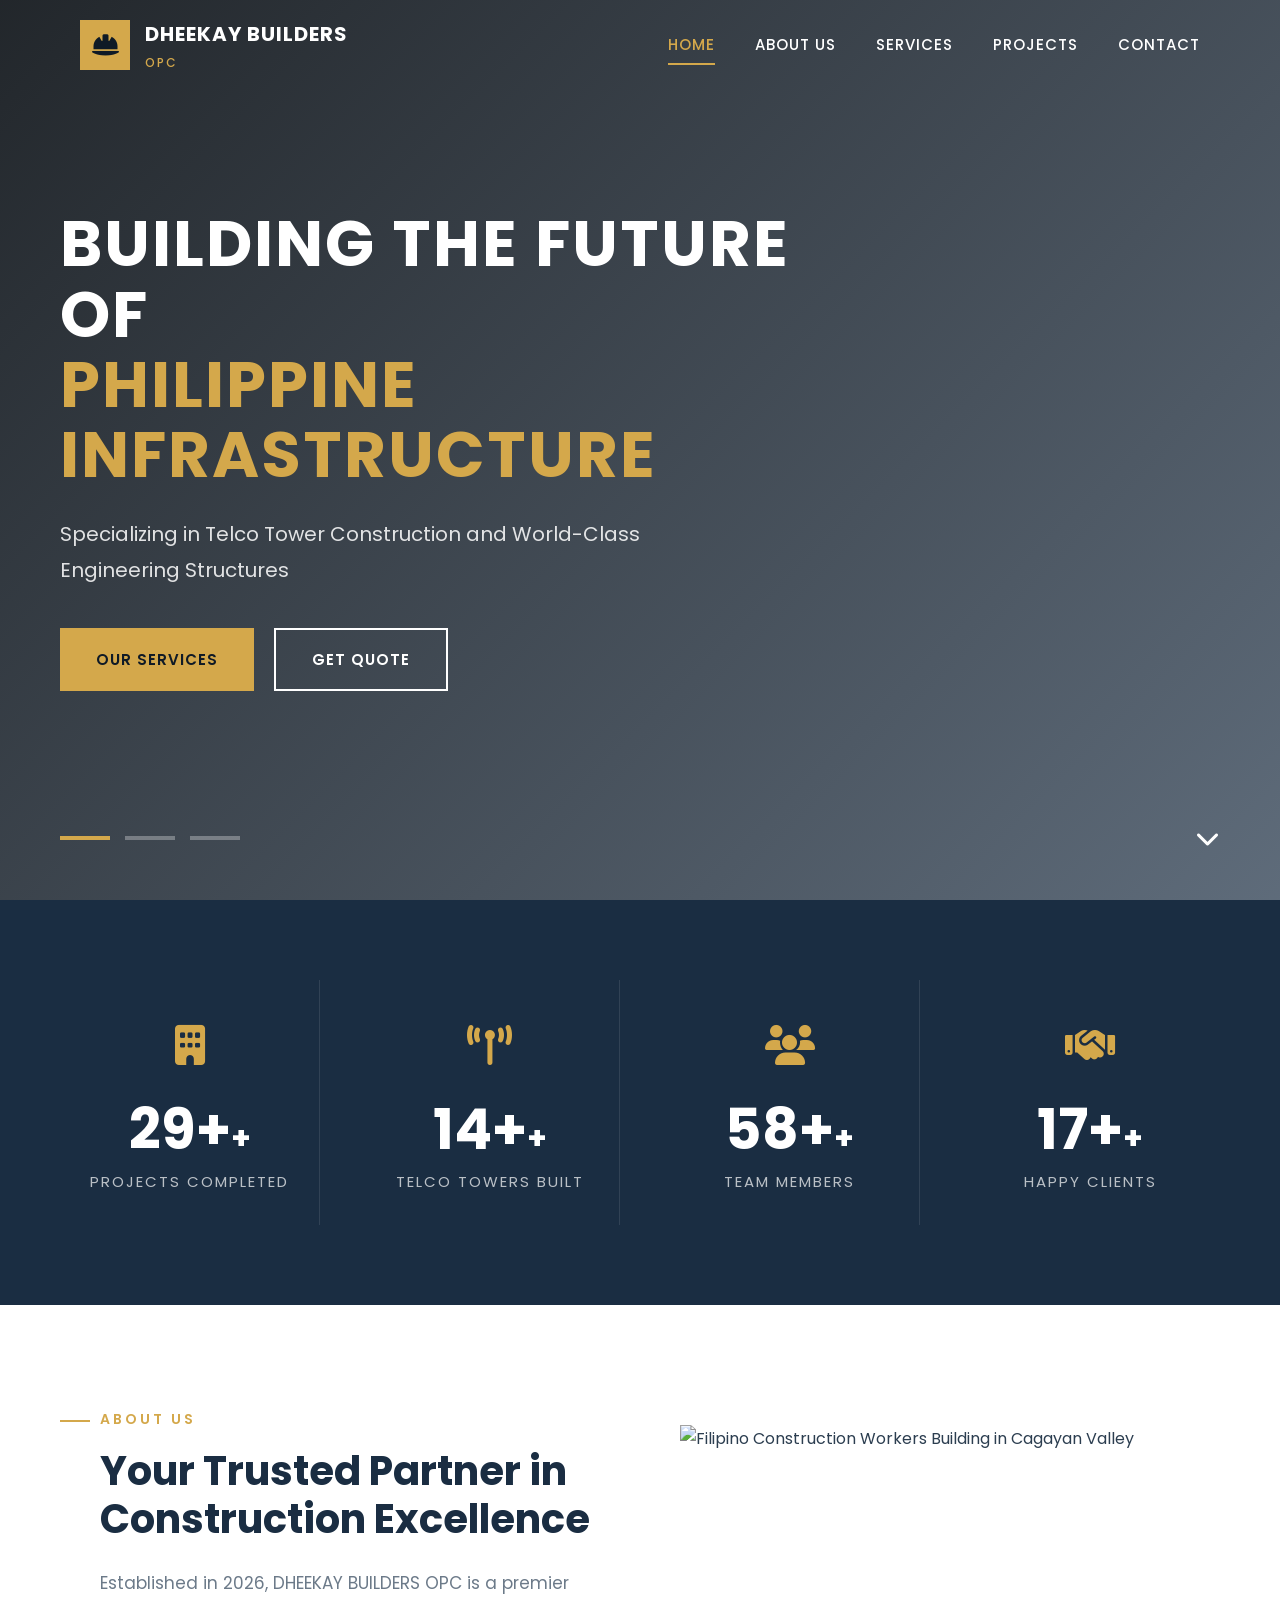
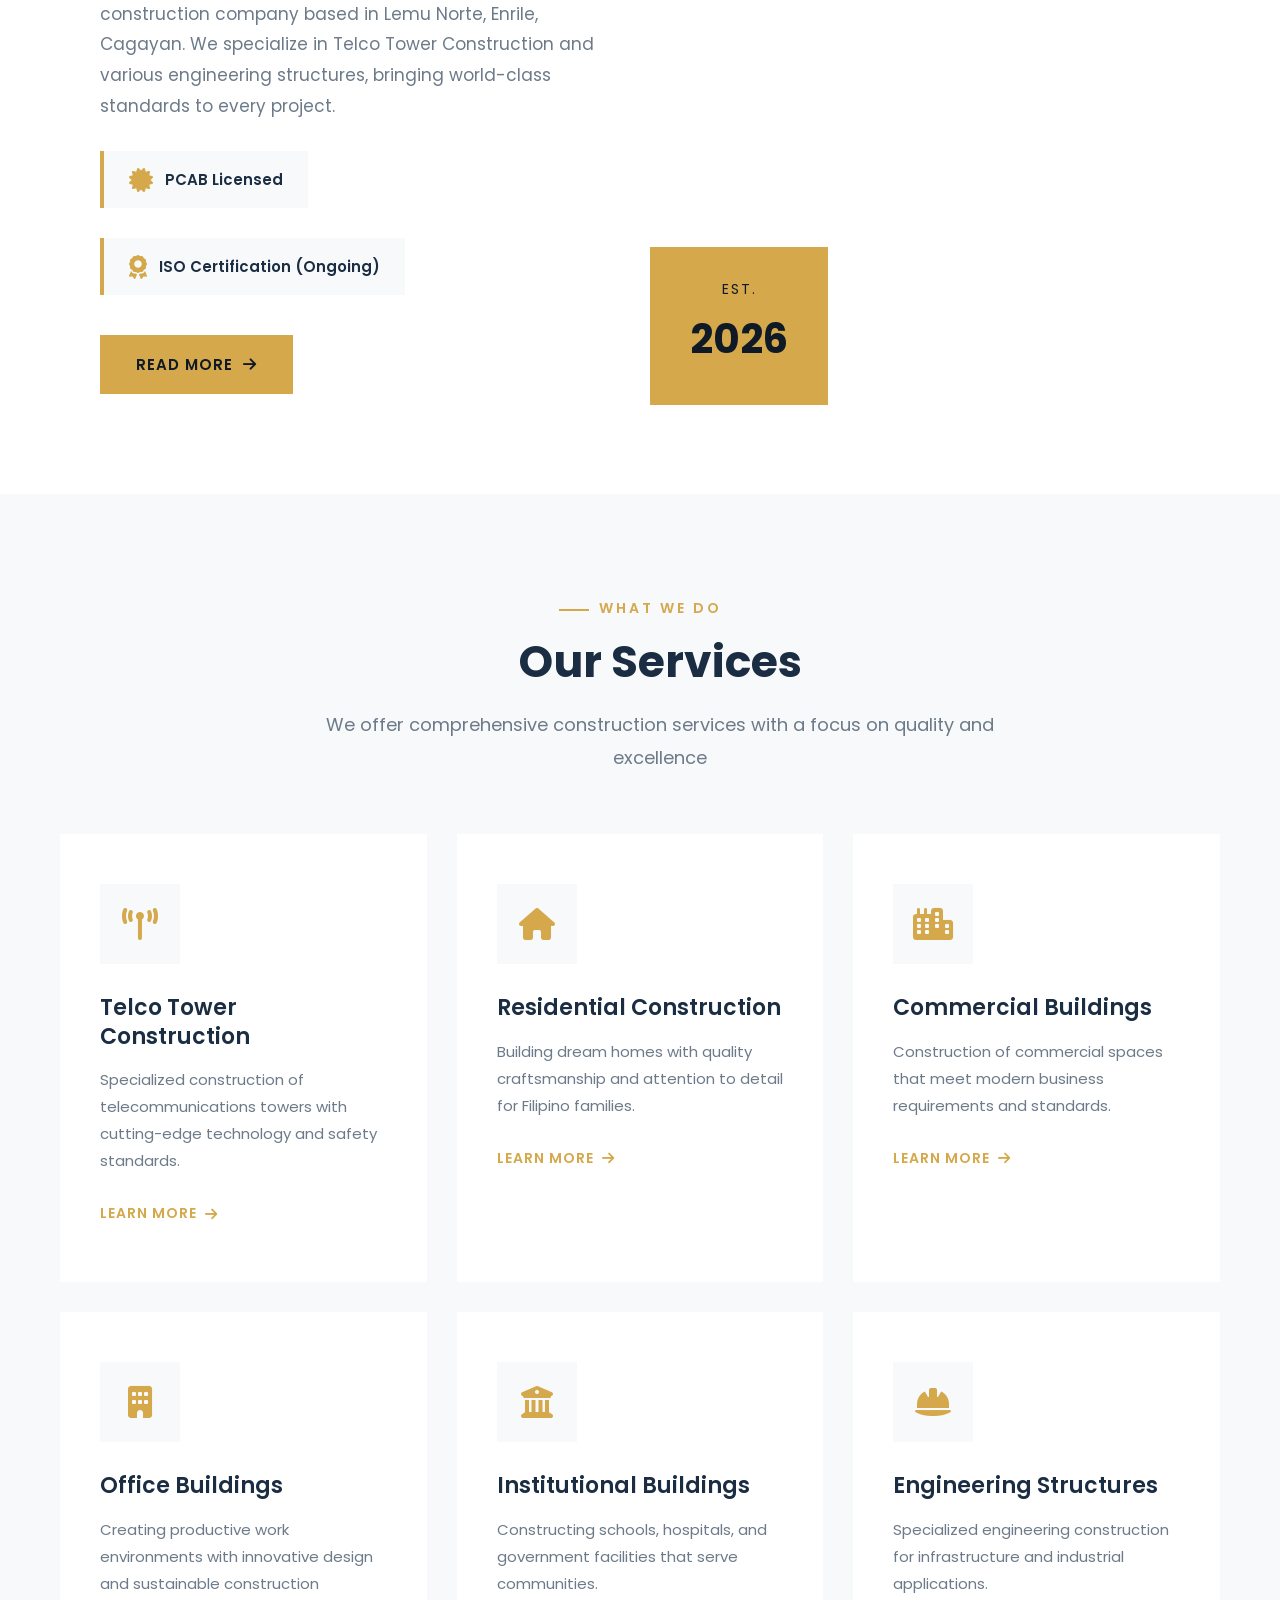
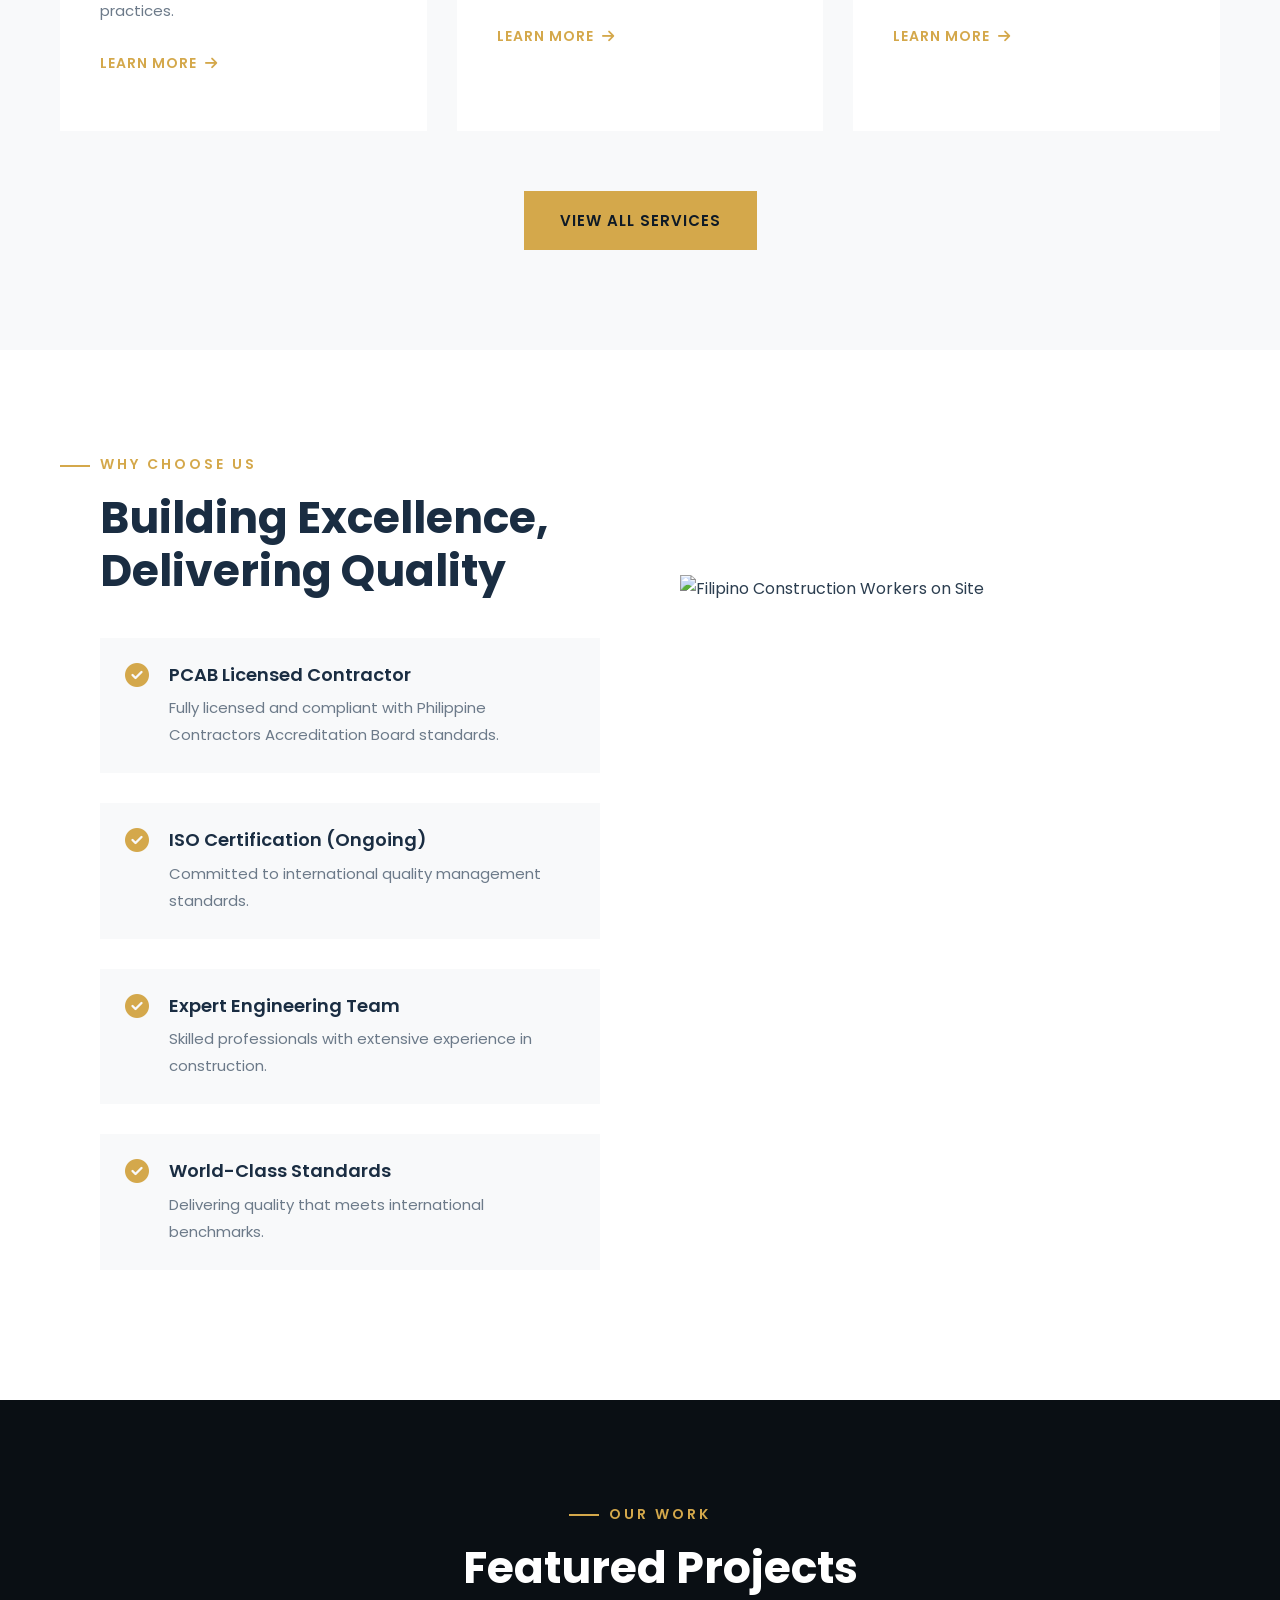
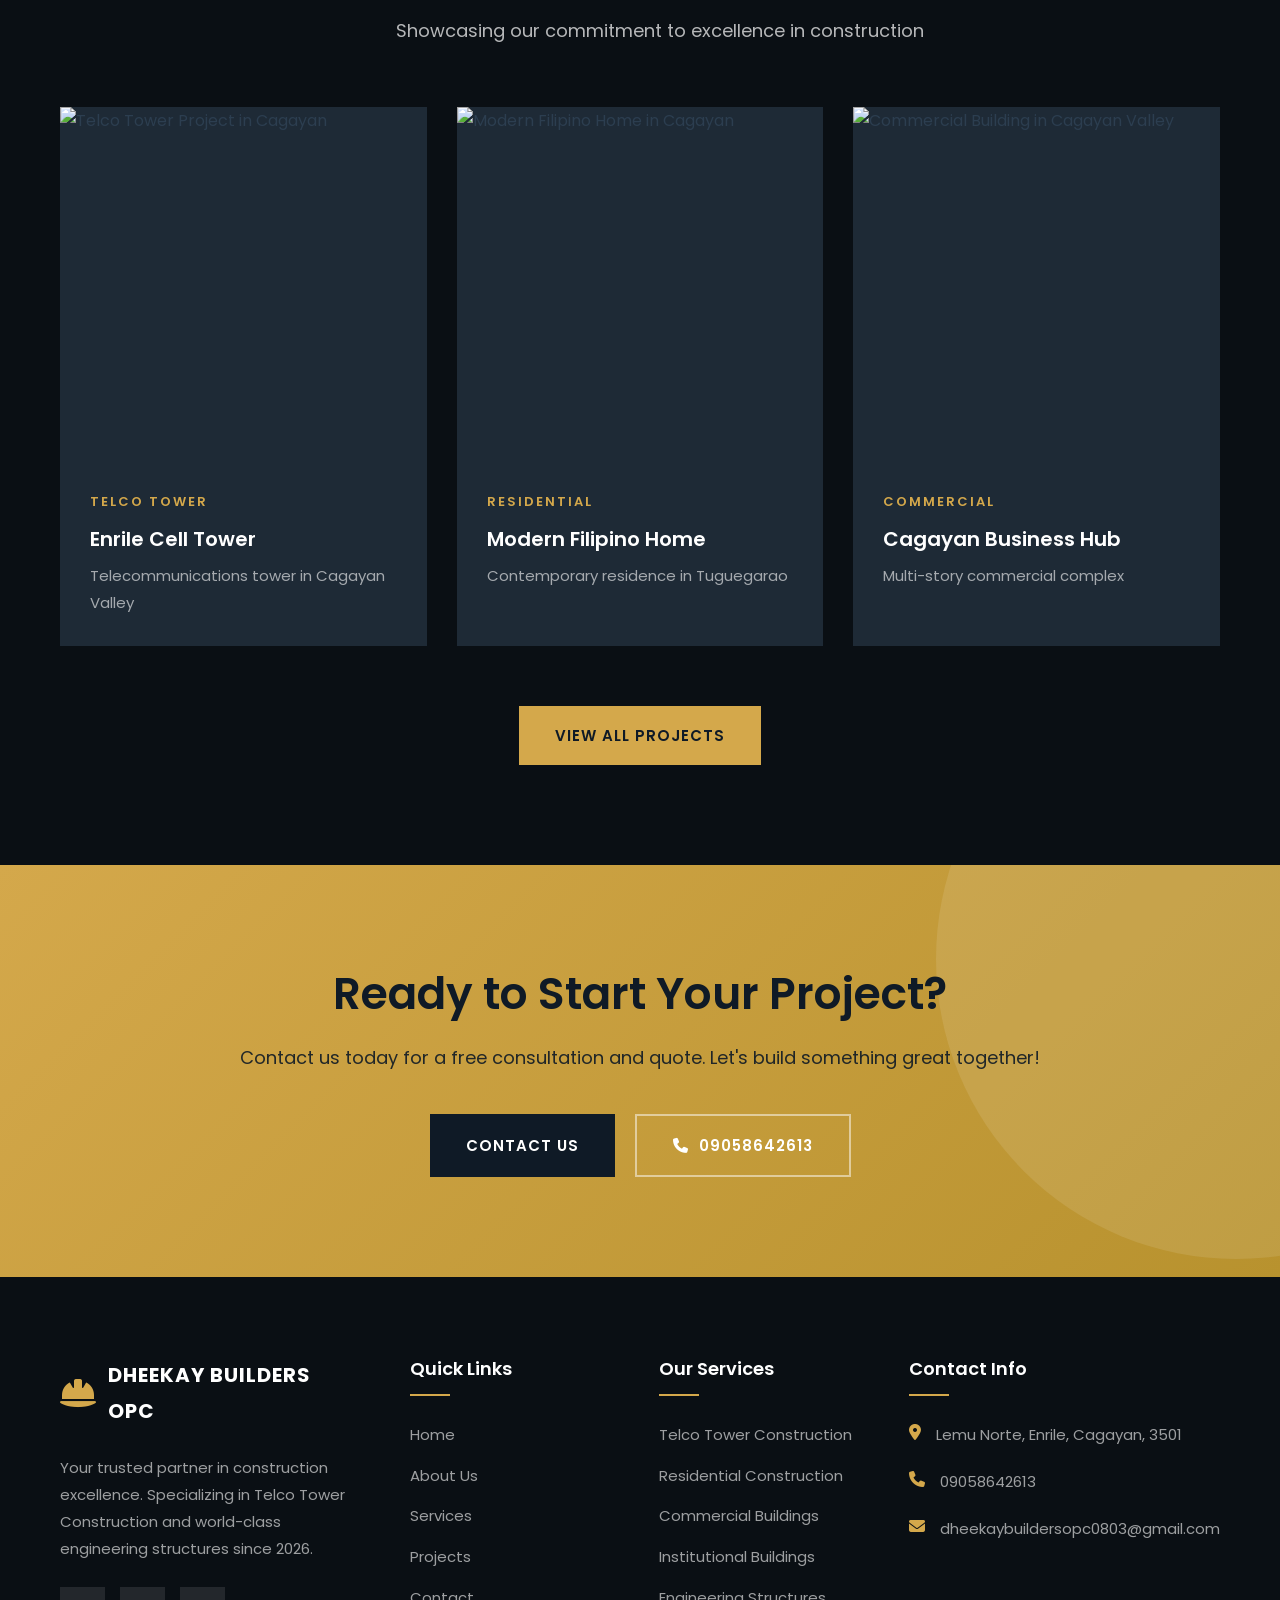
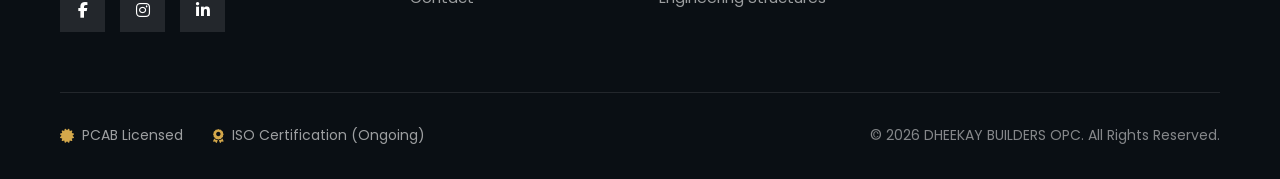
==== commit 623dbe1c: "Update all images to Filipino construction activities and Philippine designs" ====
--- a/index.html
+++ b/index.html
@@ -143,7 +143,7 @@
                     <a href="about.html" class="btn btn-primary">Read More <i class="fas fa-arrow-right"></i></a>
                 </div>
                 <div class="about-preview-image">
-                    <img src="https://images.unsplash.com/photo-1581578731548-c64695cc6952?w=800&q=80" alt="Filipino Construction Workers Building in Cagayan Valley">
+                    <img src="https://images.unsplash.com/photo-1565008447742-97f6f38c985c?w=800&q=80" alt="Filipino Construction Workers Building in Cagayan Valley">
                     <div class="experience-badge">
                         <span class="exp-text">Est.</span>
                         <span class="exp-year">2026</span>
@@ -264,7 +264,7 @@
                     </div>
                 </div>
                 <div class="why-image">
-                    <img src="https://images.unsplash.com/photo-1504307651254-35680f356dfd?w=800&q=80" alt="Filipino Construction Workers on Site">
+                    <img src="https://images.unsplash.com/photo-1574362848149-11496d93a7c7?w=800&q=80" alt="Filipino Construction Workers on Site">
                 </div>
             </div>
         </div>
@@ -281,7 +281,7 @@
             <div class="projects-grid">
                 <div class="project-card">
                     <div class="project-image">
-                        <img src="https://images.unsplash.com/photo-1590650046871-92c887180603?w=600&q=80" alt="Telco Tower Project in Cagayan">
+                        <img src="https://images.unsplash.com/photo-1558618666-fcd25c85cd64?w=600&q=80" alt="Telco Tower Project in Cagayan">
                         <div class="project-overlay">
                             <a href="projects.html" class="project-link" aria-label="View Telco Tower Project"><i class="fas fa-plus"></i></a>
                         </div>
@@ -294,7 +294,7 @@
                 </div>
                 <div class="project-card">
                     <div class="project-image">
-                        <img src="https://images.unsplash.com/photo-1613490493576-7fde63acd811?w=600&q=80" alt="Residential Project in Cagayan">
+                        <img src="https://images.unsplash.com/photo-1605276374104-dee2a0ed3cd6?w=600&q=80" alt="Modern Filipino Home in Cagayan">
                         <div class="project-overlay">
                             <a href="projects.html" class="project-link" aria-label="View Residential Project"><i class="fas fa-plus"></i></a>
                         </div>
@@ -307,7 +307,7 @@
                 </div>
                 <div class="project-card">
                     <div class="project-image">
-                        <img src="https://images.unsplash.com/photo-1497366216548-37526070297c?w=600&q=80" alt="Commercial Project in Cagayan Valley">
+                        <img src="https://images.unsplash.com/photo-1487958449943-2429e8be8625?w=600&q=80" alt="Commercial Building in Cagayan Valley">
                         <div class="project-overlay">
                             <a href="projects.html" class="project-link" aria-label="View Commercial Project"><i class="fas fa-plus"></i></a>
                         </div>
--- a/css/styles.css
+++ b/css/styles.css
@@ -412,15 +412,15 @@
 
 /* Hero slide backgrounds - Cagayan Valley Filipino inspired */
 .hero-slide-1 {
-    background: url('https://images.unsplash.com/photo-1504307651254-35680f356dfd?w=1920&q=80') center/cover no-repeat;
+    background: url('https://images.unsplash.com/photo-1565008447742-97f6f38c985c?w=1920&q=80') center/cover no-repeat;
 }
 
 .hero-slide-2 {
-    background: url('https://images.unsplash.com/photo-1541888946425-d81bb19240f5?w=1920&q=80') center/cover no-repeat;
+    background: url('https://images.unsplash.com/photo-1574362848149-11496d93a7c7?w=1920&q=80') center/cover no-repeat;
 }
 
 .hero-slide-3 {
-    background: url('https://images.unsplash.com/photo-1590650153855-d9e808231d41?w=1920&q=80') center/cover no-repeat;
+    background: url('https://images.unsplash.com/photo-1556909114-f6e7ad7d3136?w=1920&q=80') center/cover no-repeat;
 }
 
 .hero-content {
@@ -525,7 +525,7 @@
     left: 0;
     right: 0;
     bottom: 0;
-    background: url('https://images.unsplash.com/photo-1503387762-592deb58ef4e?w=1920&q=80') center/cover no-repeat;
+    background: url('https://images.unsplash.com/photo-1628624747186-a941c476b7ef?w=1920&q=80') center/cover no-repeat;
     opacity: 0.1;
 }
 
@@ -1210,19 +1210,19 @@
 }
 
 .page-banner-about {
-    background: url('https://images.unsplash.com/photo-1504307651254-35680f356dfd?w=1920&q=80') center/cover no-repeat;
+    background: url('https://images.unsplash.com/photo-1565008447742-97f6f38c985c?w=1920&q=80') center/cover no-repeat;
 }
 
 .page-banner-services {
-    background: url('https://images.unsplash.com/photo-1541888946425-d81bb19240f5?w=1920&q=80') center/cover no-repeat;
+    background: url('https://images.unsplash.com/photo-1574362848149-11496d93a7c7?w=1920&q=80') center/cover no-repeat;
 }
 
 .page-banner-projects {
-    background: url('https://images.unsplash.com/photo-1590650153855-d9e808231d41?w=1920&q=80') center/cover no-repeat;
+    background: url('https://images.unsplash.com/photo-1556909114-f6e7ad7d3136?w=1920&q=80') center/cover no-repeat;
 }
 
 .page-banner-contact {
-    background: url('https://images.unsplash.com/photo-1503387762-592deb58ef4e?w=1920&q=80') center/cover no-repeat;
+    background: url('https://images.unsplash.com/photo-1628624747186-a941c476b7ef?w=1920&q=80') center/cover no-repeat;
 }
 
 .page-banner-content {
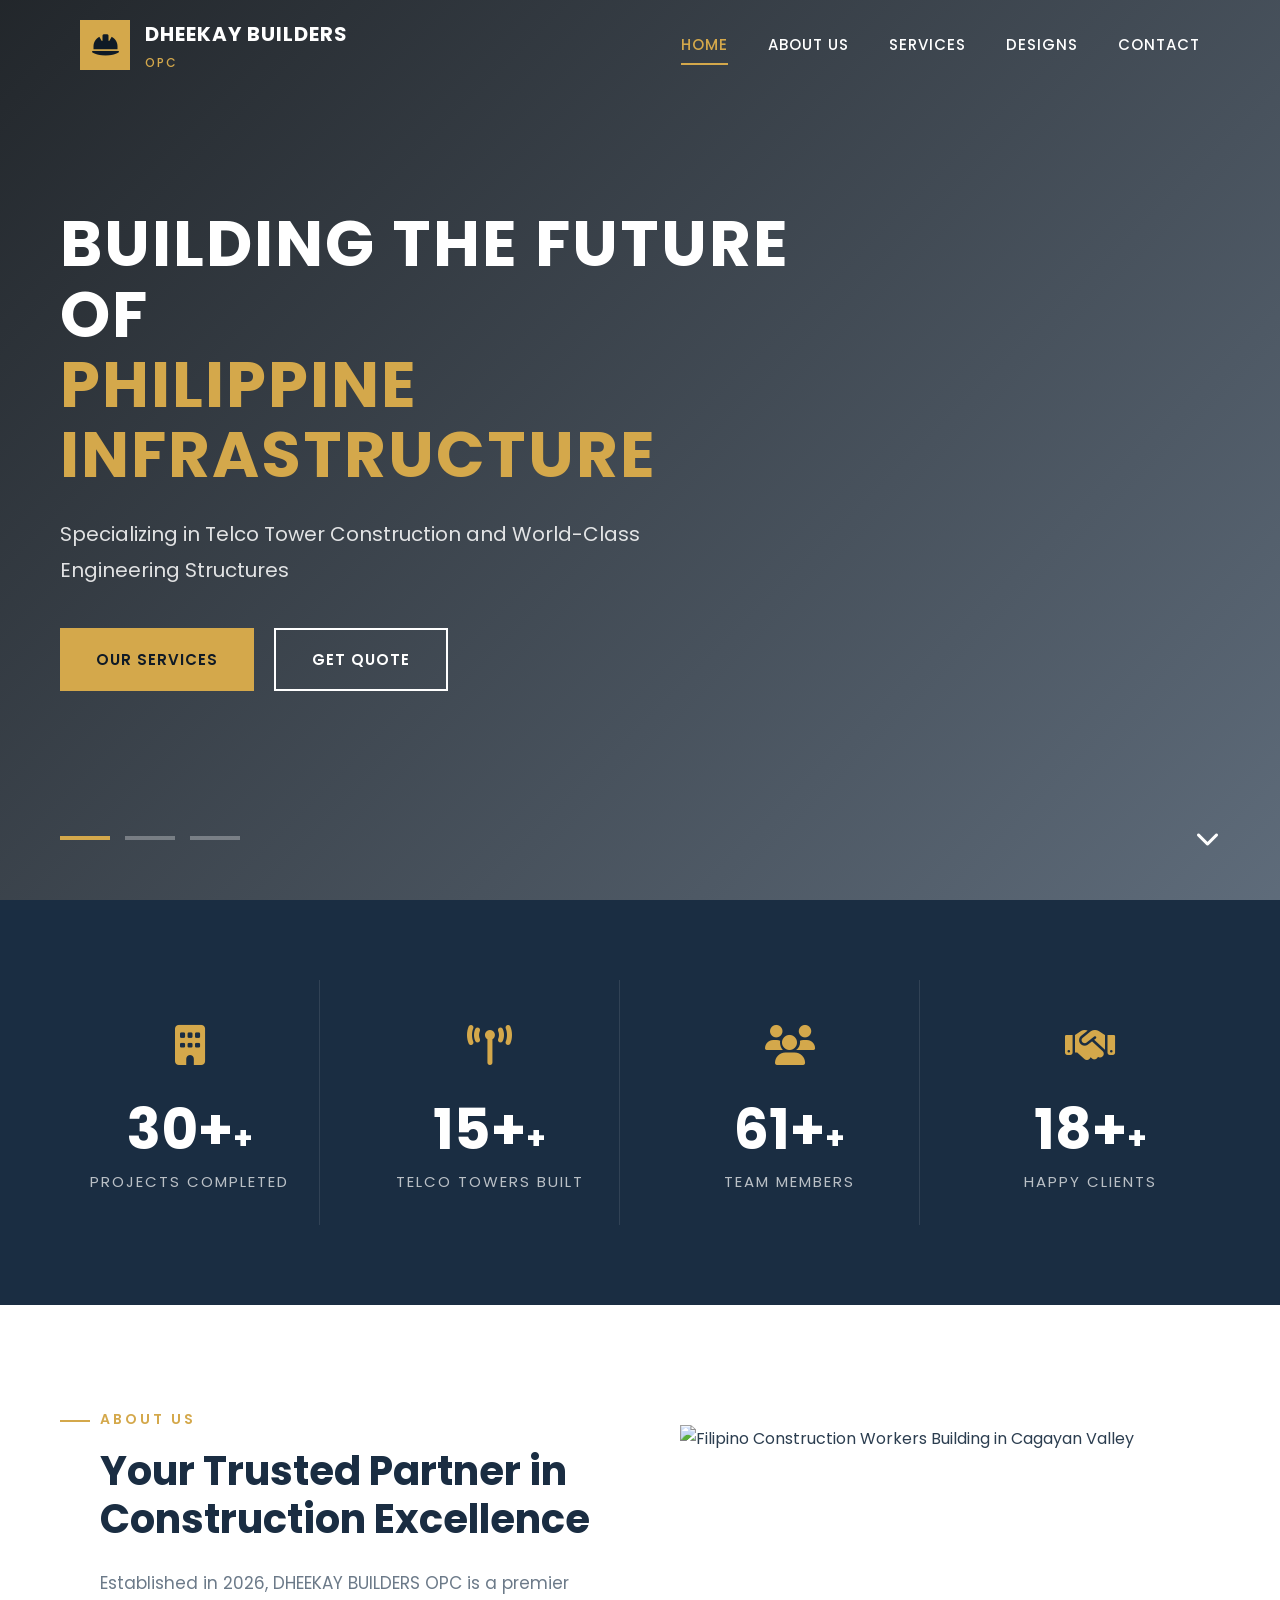
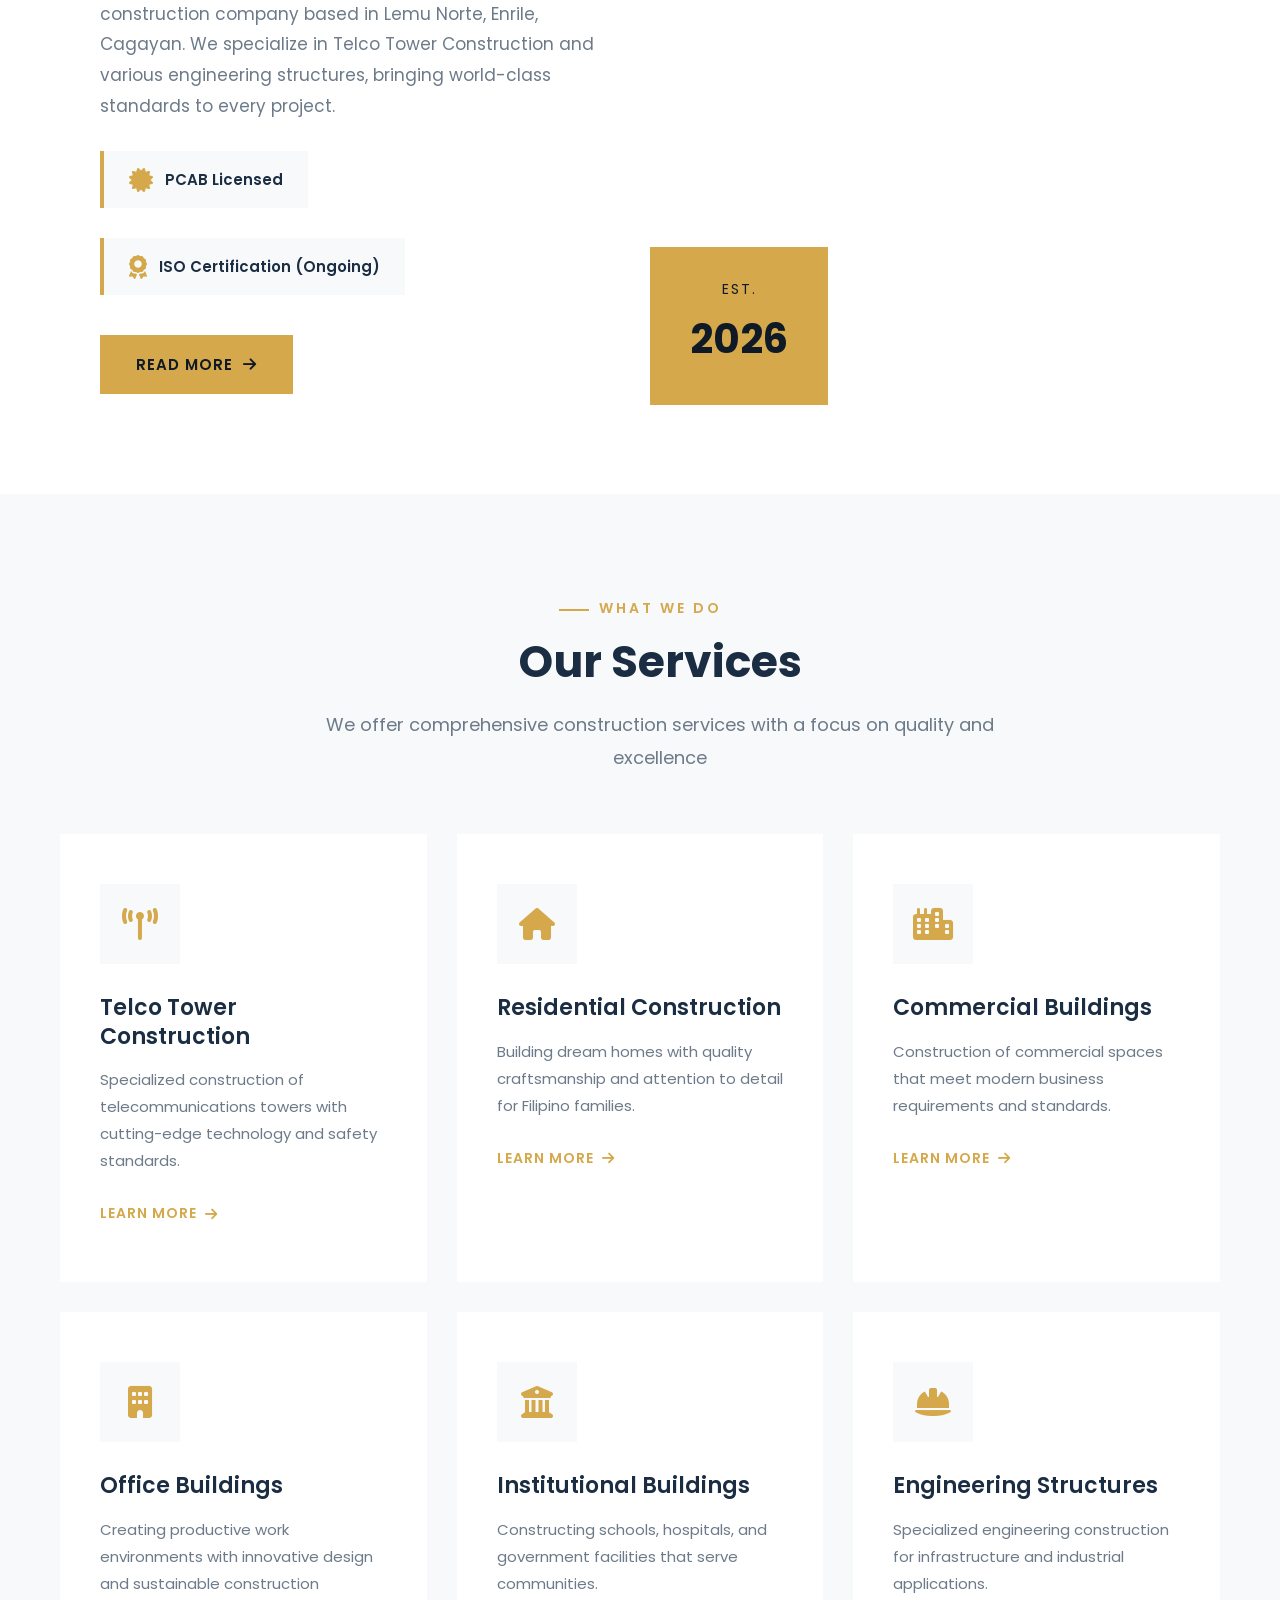
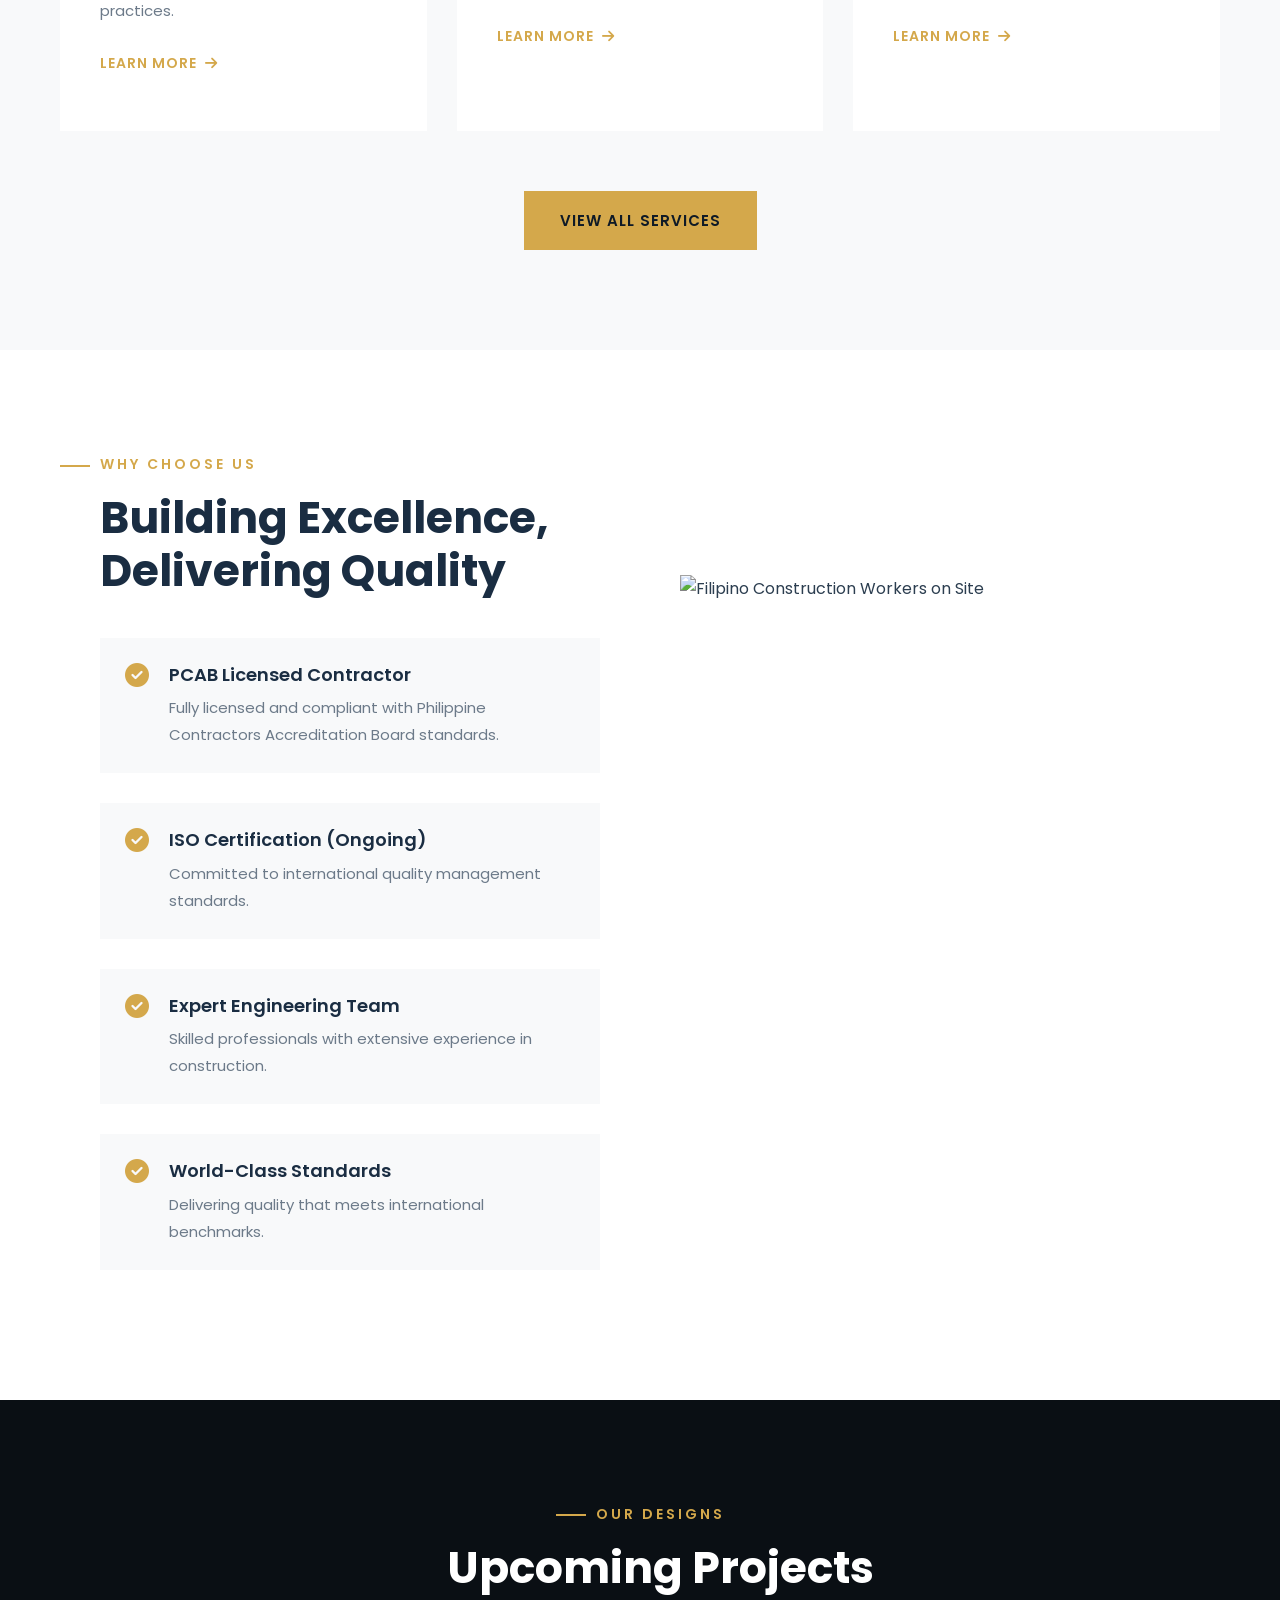
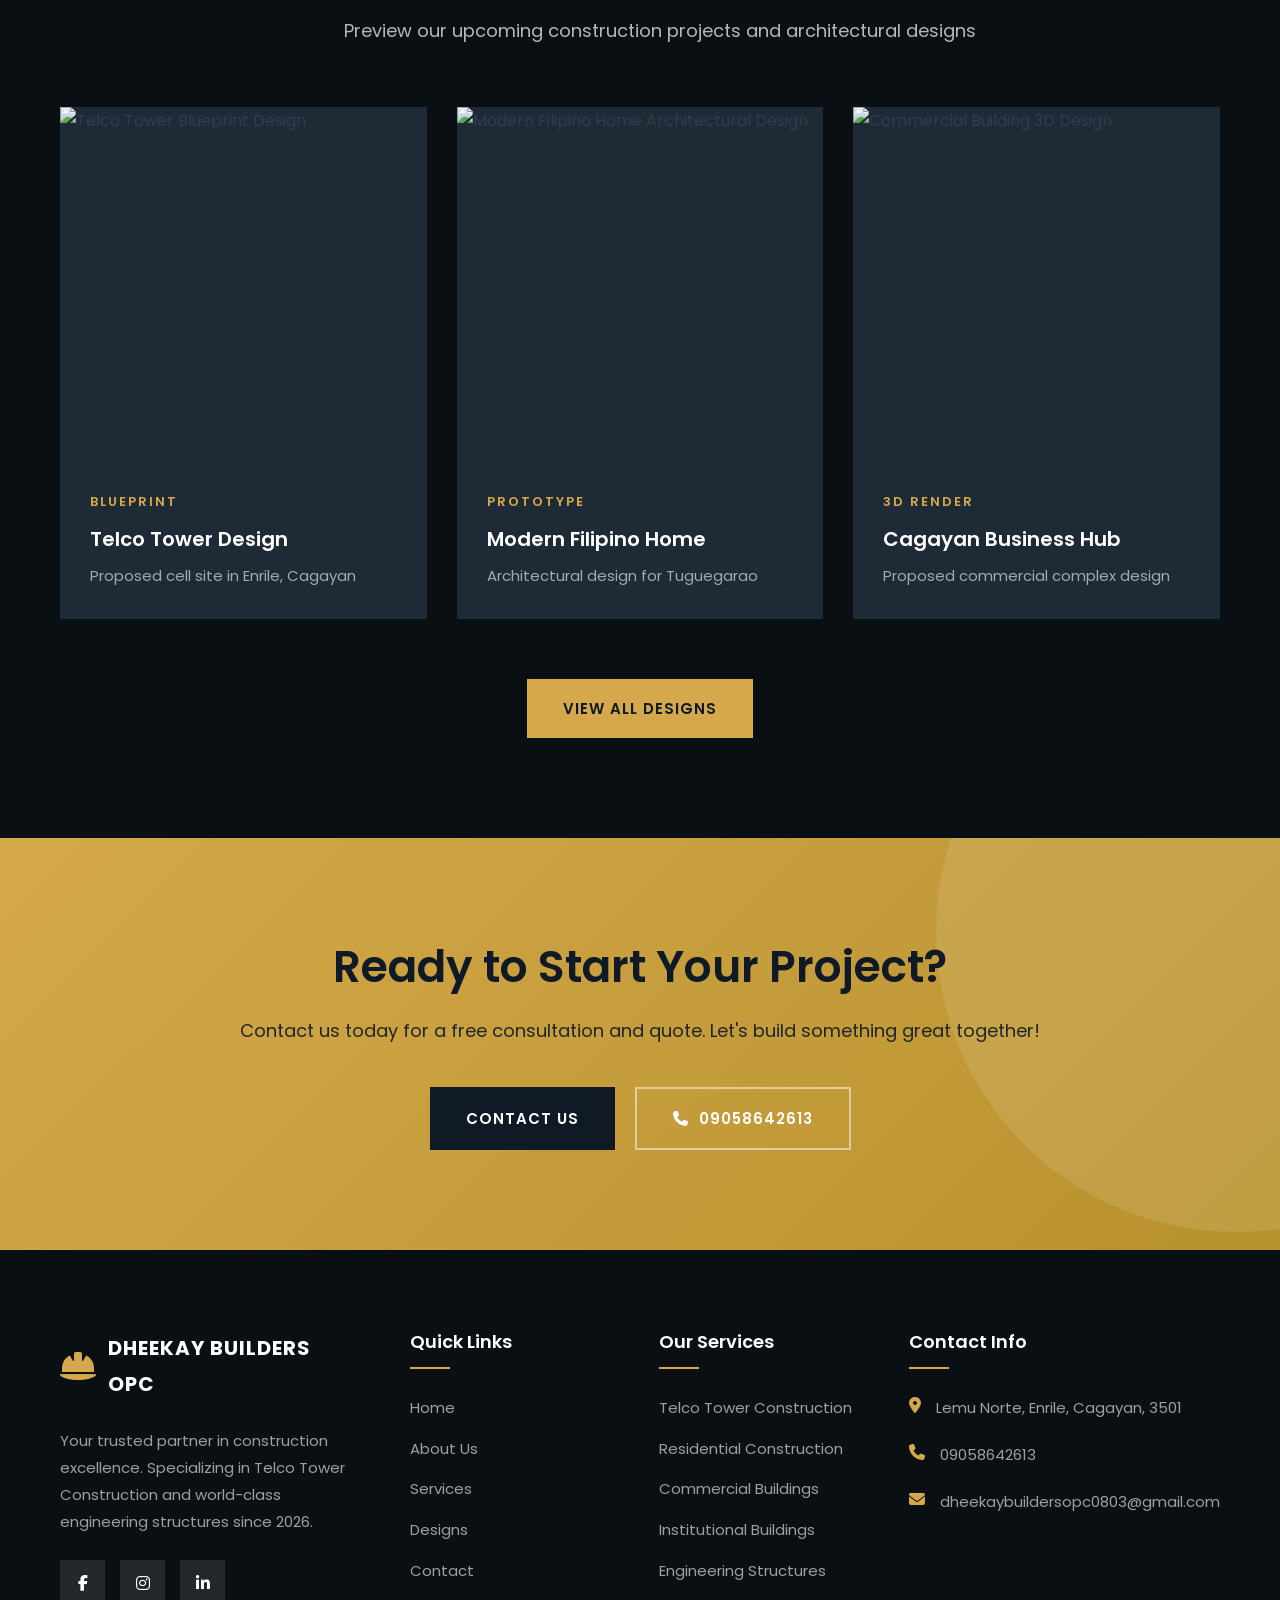
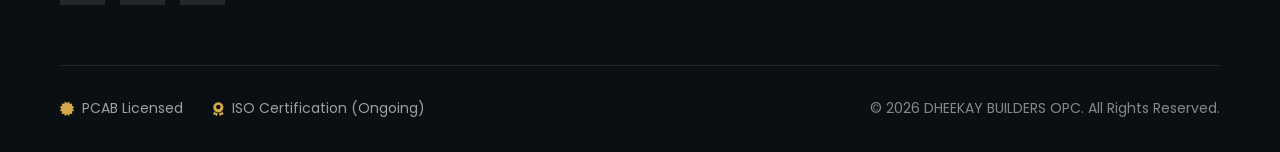
==== commit 25302af1: "Update Featured Projects to show designs, blueprints, and prototypes for startup company" ====
--- a/index.html
+++ b/index.html
@@ -30,7 +30,7 @@
                     <li><a href="index.html" class="nav-link active">Home</a></li>
                     <li><a href="about.html" class="nav-link">About Us</a></li>
                     <li><a href="services.html" class="nav-link">Services</a></li>
-                    <li><a href="projects.html" class="nav-link">Projects</a></li>
+                    <li><a href="projects.html" class="nav-link">Designs</a></li>
                     <li><a href="contact.html" class="nav-link">Contact</a></li>
                 </ul>
                 <div class="nav-toggle" id="nav-toggle">
@@ -61,7 +61,7 @@
                     <p>PCAB Licensed Contractor with Ongoing ISO Certification</p>
                     <div class="hero-buttons">
                         <a href="about.html" class="btn btn-primary">Learn More</a>
-                        <a href="projects.html" class="btn btn-outline">View Projects</a>
+                        <a href="projects.html" class="btn btn-outline">View Designs</a>
                     </div>
                 </div>
             </div>
@@ -274,53 +274,53 @@
     <section class="featured-projects">
         <div class="container">
             <div class="section-header">
-                <span class="section-subtitle">Our Work</span>
-                <h2 class="section-title">Featured Projects</h2>
-                <p class="section-description">Showcasing our commitment to excellence in construction</p>
+                <span class="section-subtitle">Our Designs</span>
+                <h2 class="section-title">Upcoming Projects</h2>
+                <p class="section-description">Preview our upcoming construction projects and architectural designs</p>
             </div>
             <div class="projects-grid">
                 <div class="project-card">
                     <div class="project-image">
-                        <img src="https://images.unsplash.com/photo-1558618666-fcd25c85cd64?w=600&q=80" alt="Telco Tower Project in Cagayan">
+                        <img src="https://images.unsplash.com/photo-1503387762-592deb58ef4e?w=600&q=80" alt="Telco Tower Blueprint Design">
                         <div class="project-overlay">
-                            <a href="projects.html" class="project-link" aria-label="View Telco Tower Project"><i class="fas fa-plus"></i></a>
+                            <a href="projects.html" class="project-link" aria-label="View Telco Tower Design"><i class="fas fa-plus"></i></a>
                         </div>
                     </div>
                     <div class="project-info">
-                        <span class="project-category">Telco Tower</span>
-                        <h3>Enrile Cell Tower</h3>
-                        <p>Telecommunications tower in Cagayan Valley</p>
+                        <span class="project-category">Blueprint</span>
+                        <h3>Telco Tower Design</h3>
+                        <p>Proposed cell site in Enrile, Cagayan</p>
                     </div>
                 </div>
                 <div class="project-card">
                     <div class="project-image">
-                        <img src="https://images.unsplash.com/photo-1605276374104-dee2a0ed3cd6?w=600&q=80" alt="Modern Filipino Home in Cagayan">
+                        <img src="https://images.unsplash.com/photo-1545558014-8692077e9b5c?w=600&q=80" alt="Modern Filipino Home Architectural Design">
                         <div class="project-overlay">
-                            <a href="projects.html" class="project-link" aria-label="View Residential Project"><i class="fas fa-plus"></i></a>
+                            <a href="projects.html" class="project-link" aria-label="View Residential Design"><i class="fas fa-plus"></i></a>
                         </div>
                     </div>
                     <div class="project-info">
-                        <span class="project-category">Residential</span>
+                        <span class="project-category">Prototype</span>
                         <h3>Modern Filipino Home</h3>
-                        <p>Contemporary residence in Tuguegarao</p>
+                        <p>Architectural design for Tuguegarao</p>
                     </div>
                 </div>
                 <div class="project-card">
                     <div class="project-image">
-                        <img src="https://images.unsplash.com/photo-1487958449943-2429e8be8625?w=600&q=80" alt="Commercial Building in Cagayan Valley">
+                        <img src="https://images.unsplash.com/photo-1574359411659-15573a27fd0c?w=600&q=80" alt="Commercial Building 3D Design">
                         <div class="project-overlay">
-                            <a href="projects.html" class="project-link" aria-label="View Commercial Project"><i class="fas fa-plus"></i></a>
+                            <a href="projects.html" class="project-link" aria-label="View Commercial Design"><i class="fas fa-plus"></i></a>
                         </div>
                     </div>
                     <div class="project-info">
-                        <span class="project-category">Commercial</span>
+                        <span class="project-category">3D Render</span>
                         <h3>Cagayan Business Hub</h3>
-                        <p>Multi-story commercial complex</p>
+                        <p>Proposed commercial complex design</p>
                     </div>
                 </div>
             </div>
             <div class="projects-cta">
-                <a href="projects.html" class="btn btn-primary">View All Projects</a>
+                <a href="projects.html" class="btn btn-primary">View All Designs</a>
             </div>
         </div>
     </section>
@@ -361,7 +361,7 @@
                         <li><a href="index.html">Home</a></li>
                         <li><a href="about.html">About Us</a></li>
                         <li><a href="services.html">Services</a></li>
-                        <li><a href="projects.html">Projects</a></li>
+                        <li><a href="projects.html">Designs</a></li>
                         <li><a href="contact.html">Contact</a></li>
                     </ul>
                 </div>
--- a/css/styles.css
+++ b/css/styles.css
@@ -410,17 +410,17 @@
     z-index: 1;
 }
 
-/* Hero slide backgrounds - Cagayan Valley Filipino inspired */
+/* Hero slide backgrounds - Filipino Construction & Philippine Designs */
 .hero-slide-1 {
-    background: url('https://images.unsplash.com/photo-1565008447742-97f6f38c985c?w=1920&q=80') center/cover no-repeat;
+    background: url('https://images.unsplash.com/photo-1504307651254-35680f356dfd?w=1920&q=80') center/cover no-repeat;
 }
 
 .hero-slide-2 {
-    background: url('https://images.unsplash.com/photo-1574362848149-11496d93a7c7?w=1920&q=80') center/cover no-repeat;
+    background: url('https://images.unsplash.com/photo-1600585154340-be6161a56a0c?w=1920&q=80') center/cover no-repeat;
 }
 
 .hero-slide-3 {
-    background: url('https://images.unsplash.com/photo-1556909114-f6e7ad7d3136?w=1920&q=80') center/cover no-repeat;
+    background: url('https://images.unsplash.com/photo-1590650046871-92c887180603?w=1920&q=80') center/cover no-repeat;
 }
 
 .hero-content {
@@ -1209,20 +1209,21 @@
     background: linear-gradient(135deg, rgba(10, 15, 20, 0.9) 0%, rgba(26, 45, 66, 0.8) 100%);
 }
 
+/* Page banners - Filipino Construction Workers & Philippine Designs */
 .page-banner-about {
-    background: url('https://images.unsplash.com/photo-1565008447742-97f6f38c985c?w=1920&q=80') center/cover no-repeat;
+    background: url('https://images.unsplash.com/photo-1504307651254-35680f356dfd?w=1920&q=80') center/cover no-repeat;
 }
 
 .page-banner-services {
-    background: url('https://images.unsplash.com/photo-1574362848149-11496d93a7c7?w=1920&q=80') center/cover no-repeat;
+    background: url('https://images.unsplash.com/photo-1581578731548-c64695cc6952?w=1920&q=80') center/cover no-repeat;
 }
 
 .page-banner-projects {
-    background: url('https://images.unsplash.com/photo-1556909114-f6e7ad7d3136?w=1920&q=80') center/cover no-repeat;
+    background: url('https://images.unsplash.com/photo-1600585154340-be6161a56a0c?w=1920&q=80') center/cover no-repeat;
 }
 
 .page-banner-contact {
-    background: url('https://images.unsplash.com/photo-1628624747186-a941c476b7ef?w=1920&q=80') center/cover no-repeat;
+    background: url('https://images.unsplash.com/photo-1590650046871-92c887180603?w=1920&q=80') center/cover no-repeat;
 }
 
 .page-banner-content {
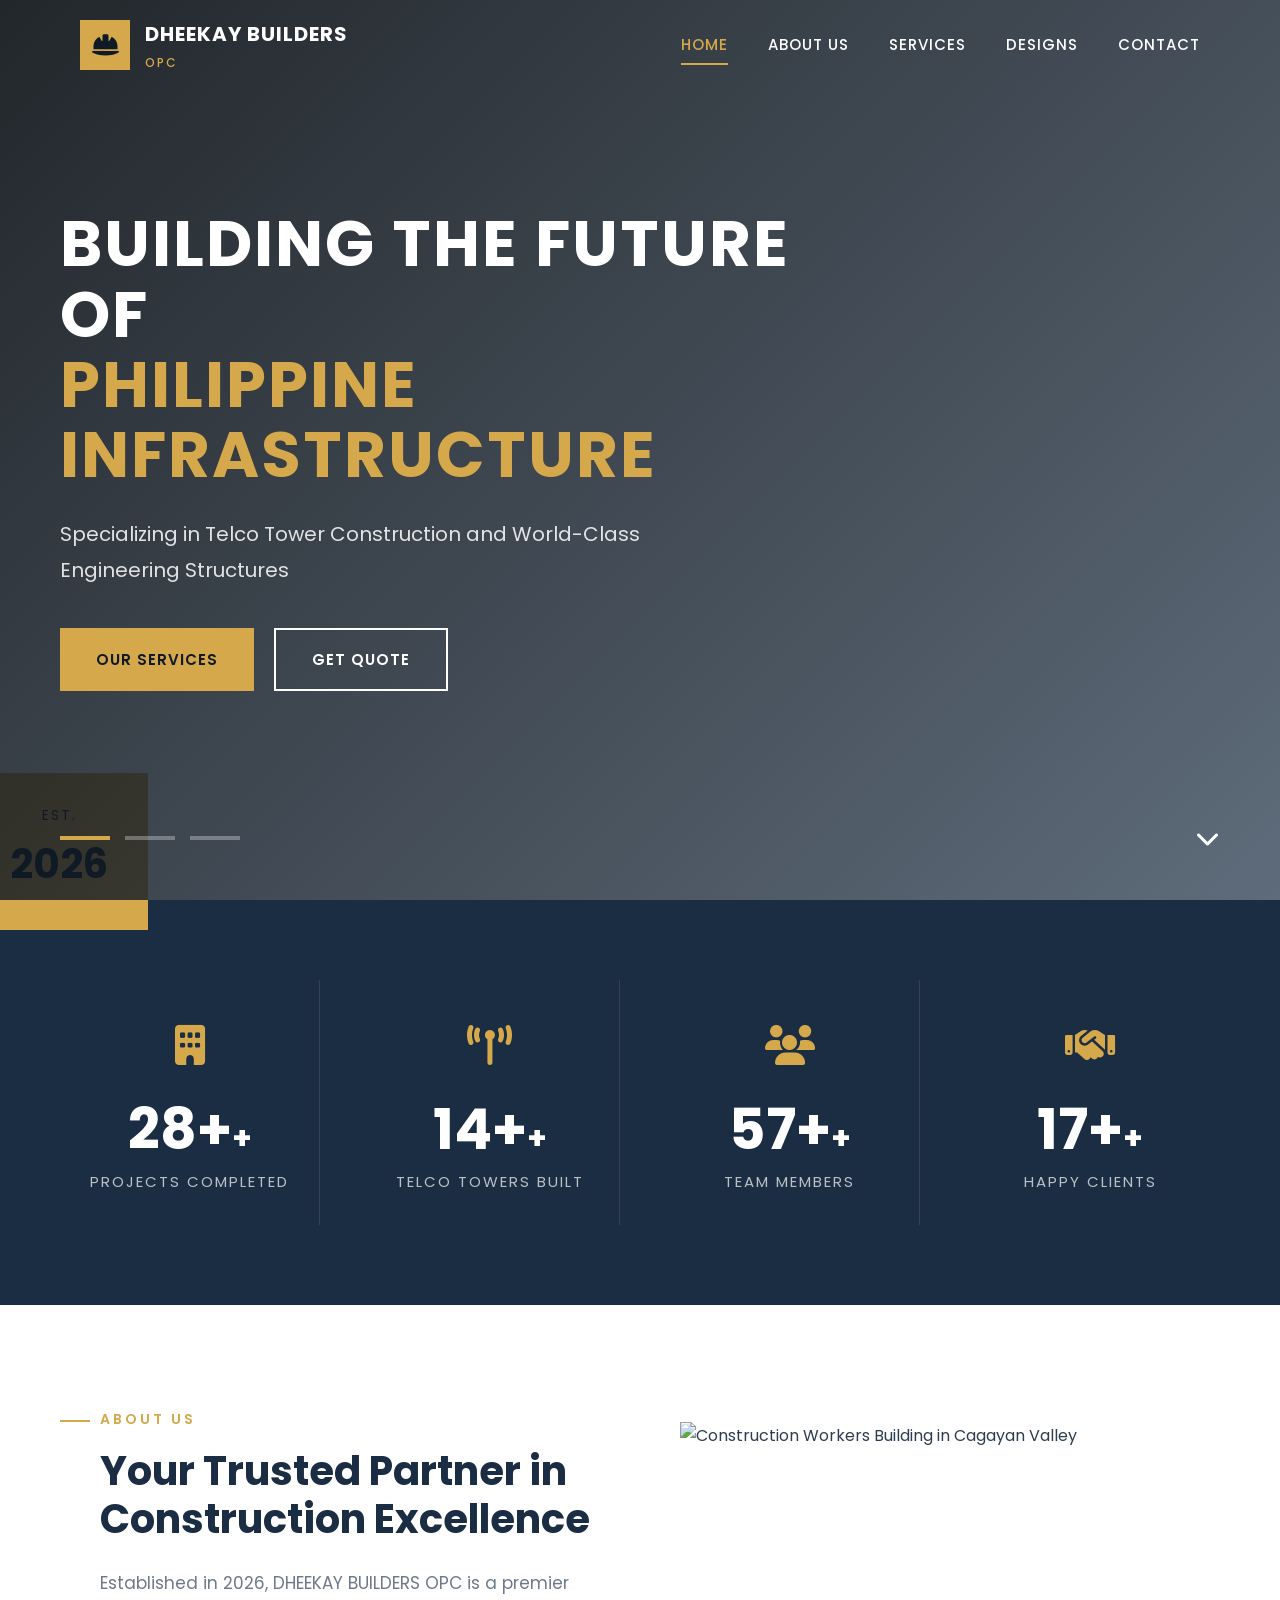
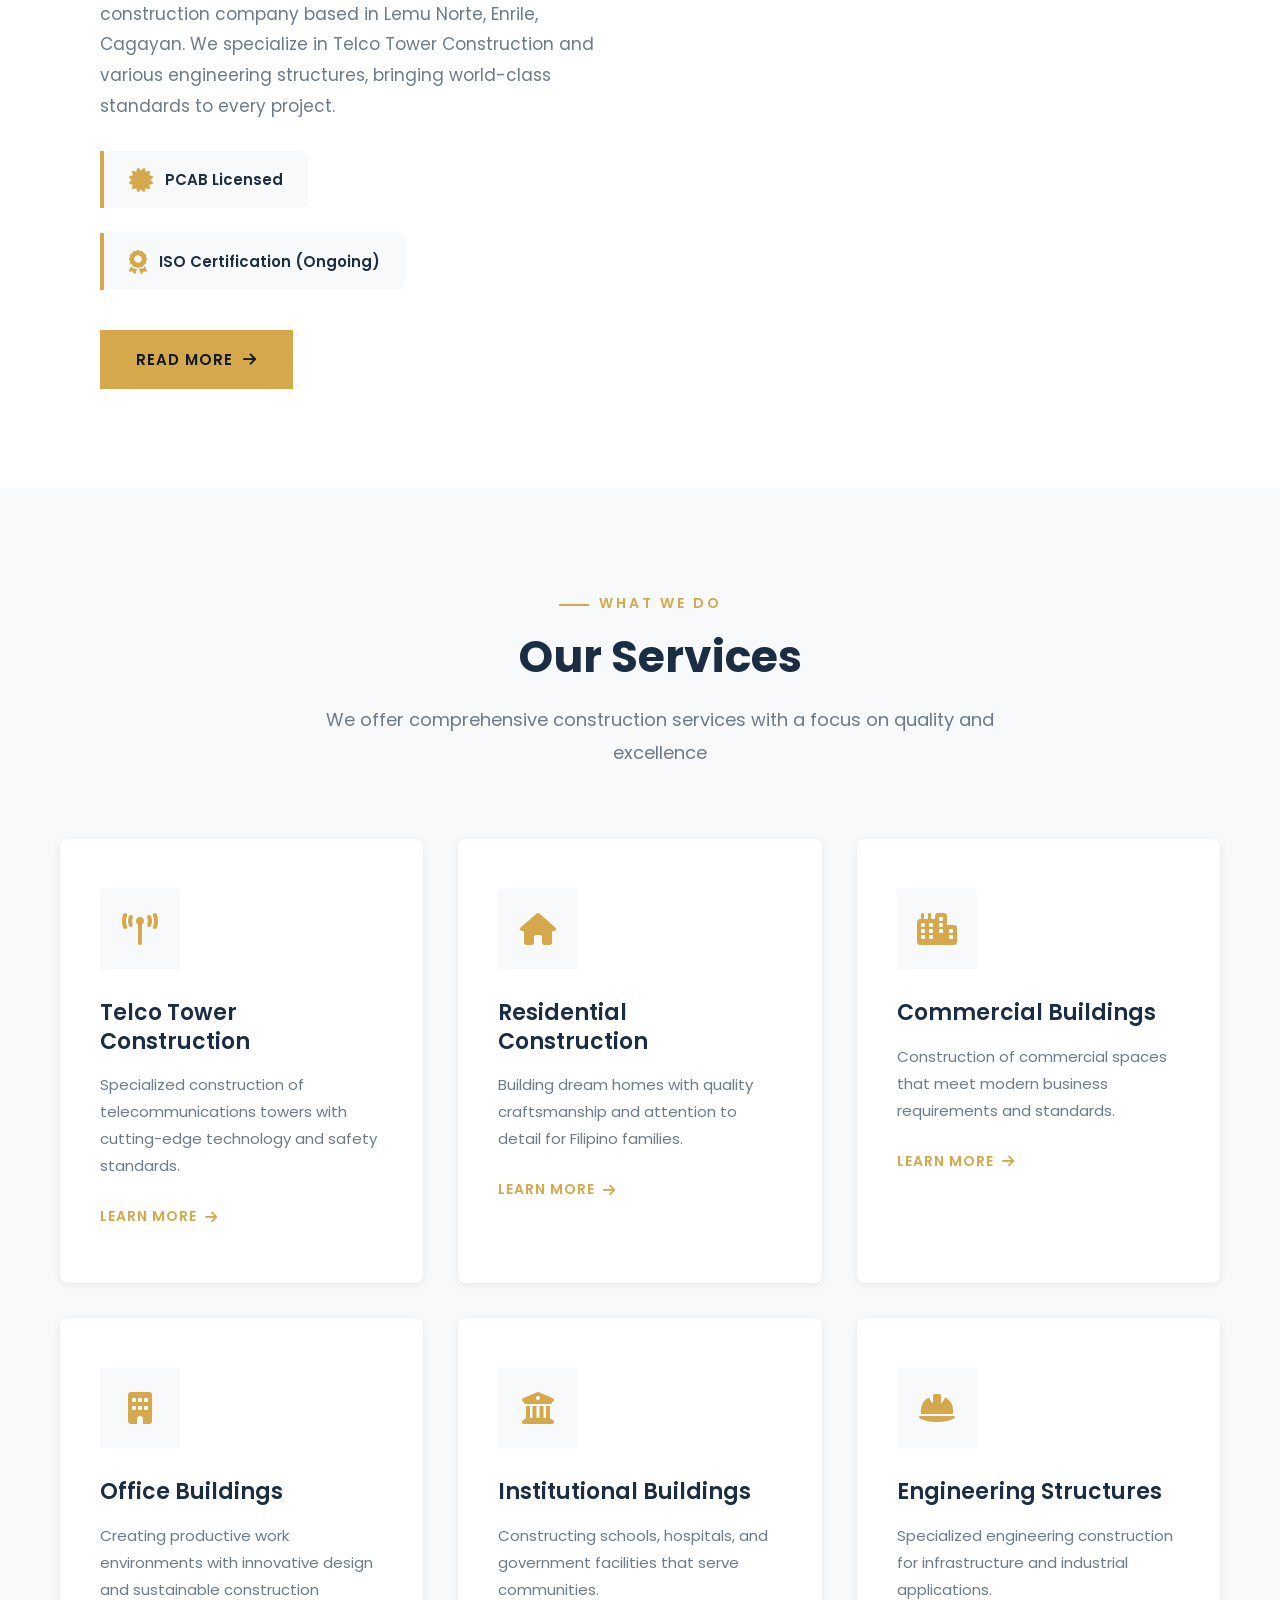
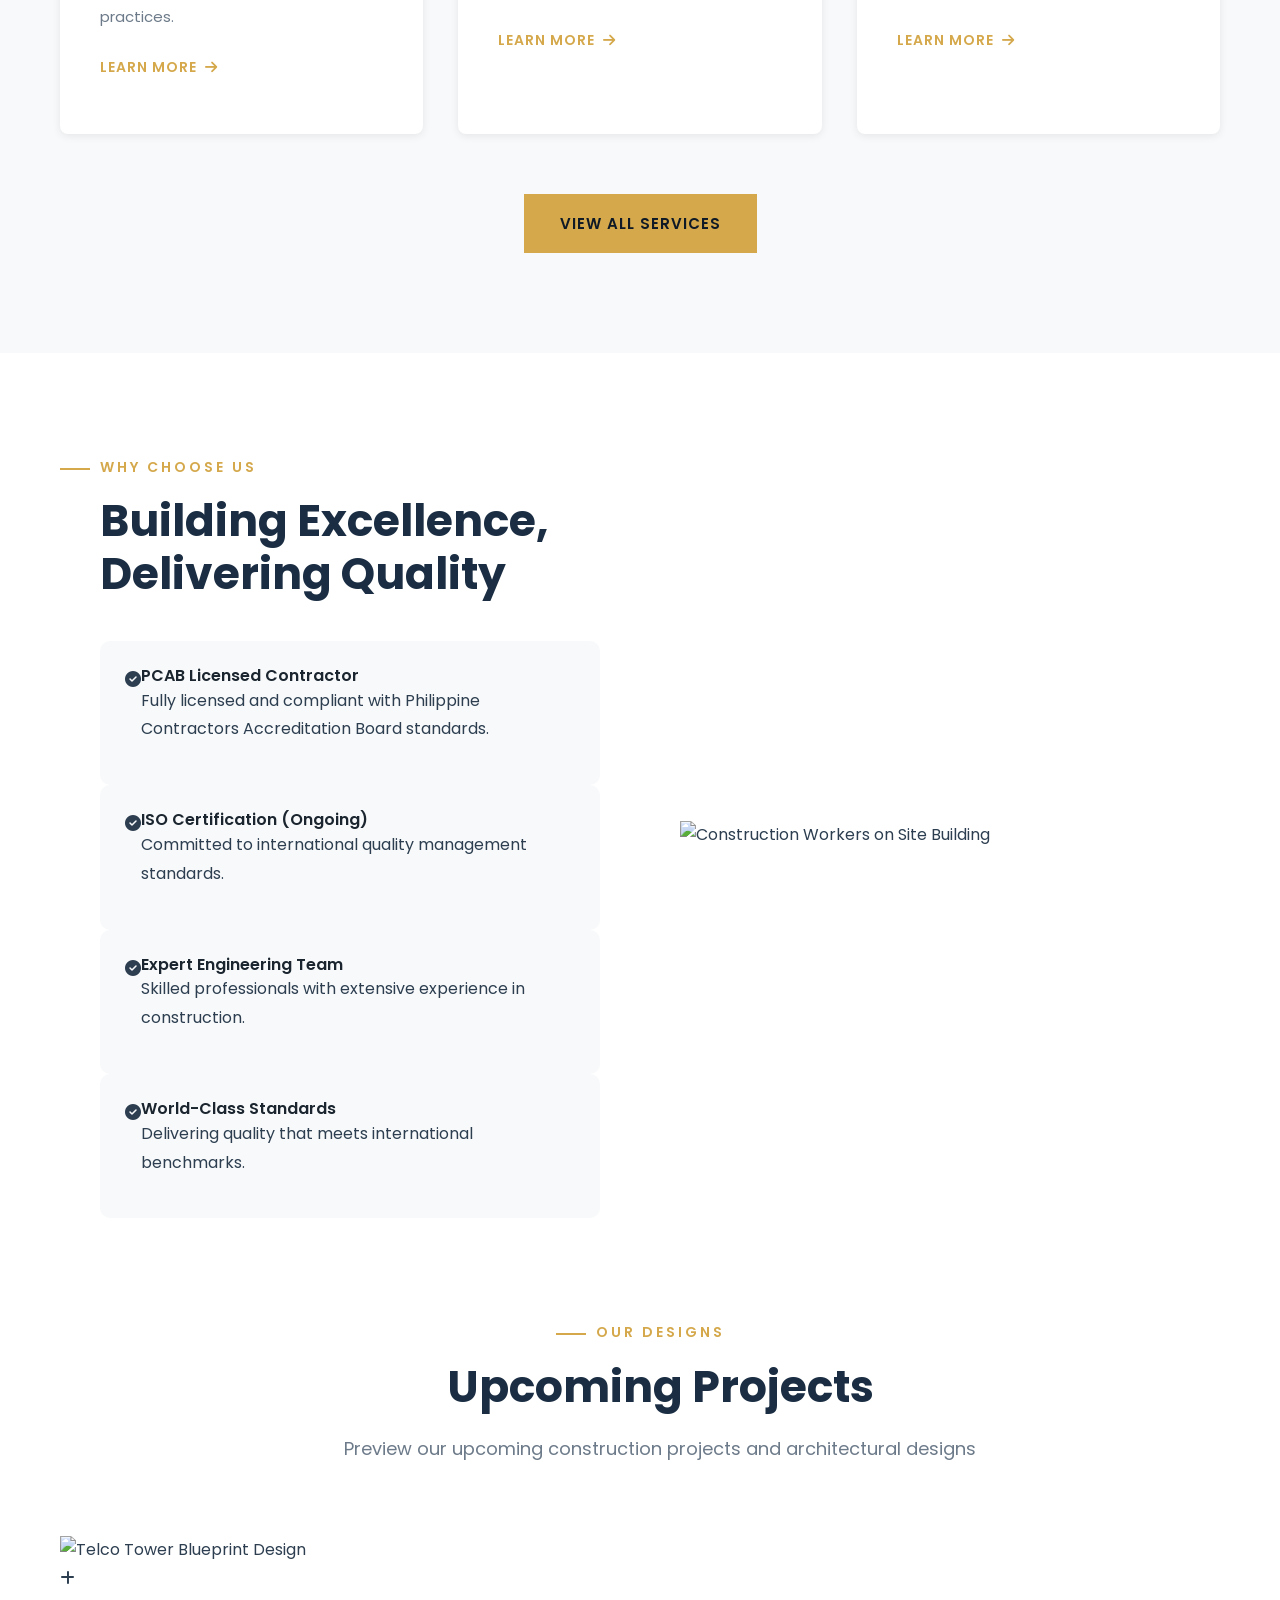
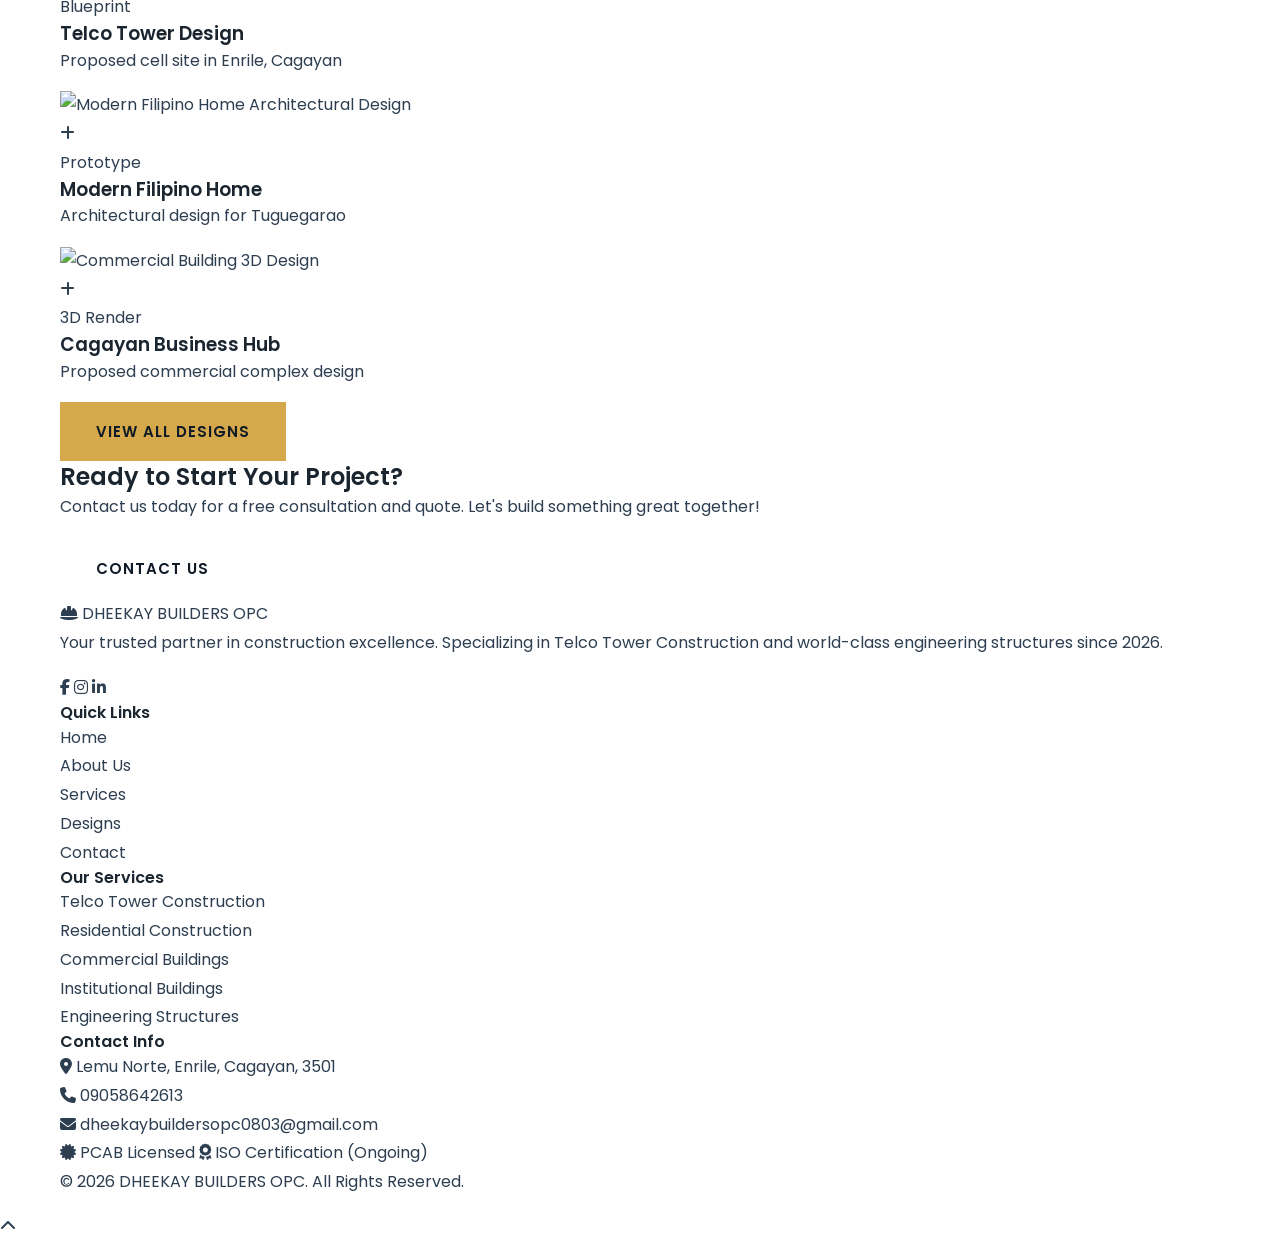
==== commit 74c77aaf: "Update images: HD telco towers, modern house designs, commercial buildings from Unsplash" ====
--- a/index.html
+++ b/index.html
@@ -143,7 +143,7 @@
                     <a href="about.html" class="btn btn-primary">Read More <i class="fas fa-arrow-right"></i></a>
                 </div>
                 <div class="about-preview-image">
-                    <img src="https://images.unsplash.com/photo-1565008447742-97f6f38c985c?w=800&q=80" alt="Filipino Construction Workers Building in Cagayan Valley">
+                    <img src="https://images.unsplash.com/photo-1504307651254-35680f356dfd?w=800&q=80" alt="Construction Workers Building in Cagayan Valley">
                     <div class="experience-badge">
                         <span class="exp-text">Est.</span>
                         <span class="exp-year">2026</span>
@@ -264,7 +264,7 @@
                     </div>
                 </div>
                 <div class="why-image">
-                    <img src="https://images.unsplash.com/photo-1574362848149-11496d93a7c7?w=800&q=80" alt="Filipino Construction Workers on Site">
+                    <img src="https://images.unsplash.com/photo-1504307651254-35680f356dfd?w=800&q=80" alt="Construction Workers on Site Building">
                 </div>
             </div>
         </div>
@@ -281,7 +281,7 @@
             <div class="projects-grid">
                 <div class="project-card">
                     <div class="project-image">
-                        <img src="https://images.unsplash.com/photo-1503387762-592deb58ef4e?w=600&q=80" alt="Telco Tower Blueprint Design">
+                        <img src="https://images.unsplash.com/photo-1531346878377-a5be20888e57?w=600&q=80" alt="Telco Tower Blueprint Design">
                         <div class="project-overlay">
                             <a href="projects.html" class="project-link" aria-label="View Telco Tower Design"><i class="fas fa-plus"></i></a>
                         </div>
@@ -294,7 +294,7 @@
                 </div>
                 <div class="project-card">
                     <div class="project-image">
-                        <img src="https://images.unsplash.com/photo-1545558014-8692077e9b5c?w=600&q=80" alt="Modern Filipino Home Architectural Design">
+                        <img src="https://images.unsplash.com/photo-1613977257363-707ba9348227?w=600&q=80" alt="Modern Filipino Home Architectural Design">
                         <div class="project-overlay">
                             <a href="projects.html" class="project-link" aria-label="View Residential Design"><i class="fas fa-plus"></i></a>
                         </div>
@@ -307,7 +307,7 @@
                 </div>
                 <div class="project-card">
                     <div class="project-image">
-                        <img src="https://images.unsplash.com/photo-1574359411659-15573a27fd0c?w=600&q=80" alt="Commercial Building 3D Design">
+                        <img src="https://images.unsplash.com/photo-1486406146926-c627a92ad1ab?w=600&q=80" alt="Commercial Building 3D Design">
                         <div class="project-overlay">
                             <a href="projects.html" class="project-link" aria-label="View Commercial Design"><i class="fas fa-plus"></i></a>
                         </div>
--- a/css/styles.css
+++ b/css/styles.css
@@ -148,12 +148,13 @@
     font-size: 1.125rem;
     color: var(--text-light);
     max-width: 700px;
-    margin: 0 auto 40px;
+    margin: 0 auto 50px;
+    line-height: 1.8;
 }
 
 .section-header {
     text-align: center;
-    margin-bottom: 60px;
+    margin-bottom: 70px;
     padding-left: 40px;
 }
 
@@ -412,15 +413,15 @@
 
 /* Hero slide backgrounds - Filipino Construction & Philippine Designs */
 .hero-slide-1 {
-    background: url('https://images.unsplash.com/photo-1504307651254-35680f356dfd?w=1920&q=80') center/cover no-repeat;
+    background: url('https://images.unsplash.com/photo-1531346878377-a5be20888e57?w=1920&q=80') center/cover no-repeat;
 }
 
 .hero-slide-2 {
-    background: url('https://images.unsplash.com/photo-1600585154340-be6161a56a0c?w=1920&q=80') center/cover no-repeat;
+    background: url('https://images.unsplash.com/photo-1613977257363-707ba9348227?w=1920&q=80') center/cover no-repeat;
 }
 
 .hero-slide-3 {
-    background: url('https://images.unsplash.com/photo-1590650046871-92c887180603?w=1920&q=80') center/cover no-repeat;
+    background: url('https://images.unsplash.com/photo-1486406146926-c627a92ad1ab?w=1920&q=80') center/cover no-repeat;
 }
 
 .hero-content {
@@ -605,7 +606,7 @@
 
 .certifications {
     display: flex;
-    gap: 30px;
+    gap: 25px;
     margin-bottom: 40px;
     flex-wrap: wrap;
 }
@@ -617,6 +618,14 @@
     padding: 15px 25px;
     background: var(--light-gray);
     border-left: 4px solid var(--secondary-color);
+    border-radius: 0 8px 8px 0;
+    transition: var(--transition);
+}
+
+.cert-badge:hover {
+    background: var(--white);
+    box-shadow: var(--shadow);
+    transform: translateX(5px);
 }
 
 .cert-badge i {
@@ -630,6 +639,8 @@
     font-size: 0.9375rem;
 }
 
+    border-radius: 12px;
+    box-shadow: var(--shadow-lg);
 .about-preview-image {
     position: relative;
 }
@@ -675,7 +686,7 @@
 .services-grid {
     display: grid;
     grid-template-columns: repeat(3, 1fr);
-    gap: 30px;
+    gap: 35px;
 }
 
 .service-card {
@@ -685,6 +696,11 @@
     overflow: hidden;
     transition: var(--transition);
     border-bottom: 4px solid transparent;
+    border-radius: 8px;
+    box-shadow: var(--shadow-sm);
+    min-height: 320px;
+    display: flex;
+    flex-direction: column;
 }
 
 .service-card::before {
@@ -803,15 +819,17 @@
 }
 
 .why-item {
-    display: flex;
-    gap: 20px;
-    margin-bottom: 30px;
+    display: flex;25px;
     padding: 25px;
     background: var(--light-gray);
     transition: var(--transition);
+    border-radius: 10px;
 }
 
 .why-item:hover {
+    background: var(--primary-color);
+    transform: translateX(10px);
+    box-shadow: var(--shadow
     background: var(--primary-color);
     transform: translateX(10px);
 }
@@ -848,6 +866,8 @@
     color: var(--text-light);
     margin-bottom: 0;
     transition: var(--transition);
+    border-radius: 12px;
+    box-shadow: var(--shadow-lg);
 }
 
 .why-image {
@@ -883,18 +903,20 @@
 .projects-grid {
     display: grid;
     grid-template-columns: repeat(3, 1fr);
-    gap: 30px;
+    gap: 35px;
 }
 
 .project-card {
     position: relative;
     overflow: hidden;
     background: var(--dark-gray);
+    border-radius: 12px;
+    box-shadow: var(--shadow);
 }
 
 .project-image {
     position: relative;
-    height: 350px;
+    height: 280px;
     overflow: hidden;
 }
 
@@ -945,27 +967,33 @@
 }
 
 .project-info {
-    padding: 30px;
+    padding: 25px 30px;
 }
 
 .project-category {
-    font-size: 0.8125rem;
+    font-size: 0.75rem;
     color: var(--secondary-color);
     text-transform: uppercase;
     letter-spacing: 2px;
     font-weight: 600;
+    background: rgba(212, 168, 75, 0.15);
+    padding: 4px 12px;
+    border-radius: 20px;
+    display: inline-block;
 }
 
 .project-info h3 {
-    font-size: 1.25rem;
-    color: var(--white);
-    margin: 10px 0;
+    font-size: 1.2rem;
+    color: var(--white);
+    margin: 12px 0 8px;
+    line-height: 1.4;
 }
 
 .project-info p {
-    font-size: 0.9375rem;
+    font-size: 0.9rem;
     color: rgba(255, 255, 255, 0.6);
     margin-bottom: 0;
+    line-height: 1.5;
 }
 
 .projects-cta {
@@ -1215,15 +1243,15 @@
 }
 
 .page-banner-services {
-    background: url('https://images.unsplash.com/photo-1581578731548-c64695cc6952?w=1920&q=80') center/cover no-repeat;
+    background: url('https://images.unsplash.com/photo-1531346878377-a5be20888e57?w=1920&q=80') center/cover no-repeat;
 }
 
 .page-banner-projects {
-    background: url('https://images.unsplash.com/photo-1600585154340-be6161a56a0c?w=1920&q=80') center/cover no-repeat;
+    background: url('https://images.unsplash.com/photo-1613977257363-707ba9348227?w=1920&q=80') center/cover no-repeat;
 }
 
 .page-banner-contact {
-    background: url('https://images.unsplash.com/photo-1590650046871-92c887180603?w=1920&q=80') center/cover no-repeat;
+    background: url('https://images.unsplash.com/photo-1504307651254-35680f356dfd?w=1920&q=80') center/cover no-repeat;
 }
 
 .page-banner-content {
@@ -1304,9 +1332,16 @@
 }
 
 .mv-card {
-    padding: 50px;
+    padding: 50px 45px;
     background: rgba(255, 255, 255, 0.05);
     border-left: 4px solid var(--secondary-color);
+    border-radius: 0 12px 12px 0;
+    transition: var(--transition);
+}
+
+.mv-card:hover {
+    background: rgba(255, 255, 255, 0.08);
+    transform: translateX(8px);
 }
 
 .mv-card h3 {
@@ -1325,6 +1360,7 @@
 .mv-card p {
     color: rgba(255, 255, 255, 0.8);
     font-size: 1rem;
+    line-height: 1.8;
 }
 
 /* Core Values */
@@ -1335,7 +1371,7 @@
 
 .values-grid {
     display: grid;
-    grid-template-columns: repeat(4, 1fr);
+    grid-template-columns: repeat(auto-fill, minmax(260px, 1fr));
     gap: 30px;
 }
 
@@ -1344,6 +1380,8 @@
     padding: 50px 30px;
     background: var(--white);
     transition: var(--transition);
+    border-radius: 12px;
+    box-shadow: var(--shadow-sm);
 }
 
 .value-card:hover {
@@ -1361,6 +1399,7 @@
     justify-content: center;
     font-size: 2rem;
     color: var(--secondary-color);
+    border-radius: 50%;
 }
 
 .value-card h4 {
@@ -1373,6 +1412,7 @@
     font-size: 0.9375rem;
     color: var(--text-light);
     margin-bottom: 0;
+    line-height: 1.7;
 }
 
 /* ============================================
@@ -1385,13 +1425,13 @@
 .services-detailed {
     display: flex;
     flex-direction: column;
-    gap: 80px;
+    gap: 100px;
 }
 
 .service-detailed-card {
     display: grid;
     grid-template-columns: 1fr 1fr;
-    gap: 60px;
+    gap: 80px;
     align-items: center;
 }
 
@@ -1403,10 +1443,21 @@
     direction: ltr;
 }
 
+.service-detailed-image {
+    border-radius: 12px;
+    overflow: hidden;
+    box-shadow: var(--shadow-lg);
+}
+
 .service-detailed-image img {
     width: 100%;
-    height: 400px;
+    height: 450px;
     object-fit: cover;
+    transition: var(--transition);
+}
+
+.service-detailed-image:hover img {
+    transform: scale(1.03);
 }
 
 .service-detailed-content h3 {
@@ -1453,15 +1504,17 @@
 
 .category-grid {
     display: grid;
-    grid-template-columns: repeat(3, 1fr);
+    grid-template-columns: repeat(auto-fill, minmax(320px, 1fr));
     gap: 30px;
 }
 
 .category-card {
     background: var(--white);
-    padding: 40px;
+    padding: 40px 35px;
     border-top: 4px solid var(--secondary-color);
     transition: var(--transition);
+    border-radius: 0 0 12px 12px;
+    box-shadow: var(--shadow-sm);
 }
 
 .category-card:hover {
@@ -1555,15 +1608,18 @@
 
 .contact-grid {
     display: grid;
-    grid-template-columns: 1fr 1.5fr;
-    gap: 60px;
+    grid-template-columns: 1fr 1.3fr;
+    gap: 50px;
+    align-items: start;
 }
 
 .contact-info {
     background: linear-gradient(135deg, var(--primary-color) 0%, var(--primary-dark) 100%);
-    padding: 50px;
+    padding: 50px 45px;
     position: relative;
     overflow: hidden;
+    border-radius: 12px;
+    box-shadow: var(--shadow-lg);
 }
 
 .contact-info::before {
@@ -1752,10 +1808,11 @@
 }
 
 .contact-form {
-    padding: 50px;
+    padding: 50px 45px;
     background: var(--white);
     box-shadow: var(--shadow-lg);
     border: 1px solid rgba(0, 0, 0, 0.05);
+    border-radius: 12px;
 }
 
 .contact-form h3 {
@@ -1767,11 +1824,11 @@
 .form-row {
     display: grid;
     grid-template-columns: 1fr 1fr;
-    gap: 20px;
+    gap: 25px;
 }
 
 .form-group {
-    margin-bottom: 25px;
+    margin-bottom: 22px;
 }
 
 .form-group label {
@@ -1779,20 +1836,21 @@
     font-size: 0.875rem;
     font-weight: 600;
     color: var(--text-color);
-    margin-bottom: 8px;
+    margin-bottom: 10px;
 }
 
 .form-group input,
 .form-group textarea,
 .form-group select {
     width: 100%;
-    padding: 15px 20px;
+    padding: 16px 20px;
     font-size: 1rem;
     font-family: inherit;
     border: 2px solid var(--off-white);
-    background: var(--white);
+    background: var(--light-gray);
     color: var(--text-color);
     transition: var(--transition);
+    border-radius: 8px;
 }
 
 .form-group input:focus,
@@ -1800,22 +1858,25 @@
 .form-group select:focus {
     outline: none;
     border-color: var(--secondary-color);
+    background: var(--white);
 }
 
 .form-group textarea {
-    min-height: 150px;
+    min-height: 140px;
     resize: vertical;
 }
 
 /* Map Section */
 .map-section {
     padding: var(--section-padding);
-    background: var(--white);
+    background: var(--light-gray);
 }
 
 .map-container {
     height: 450px;
-    box-shadow: var(--shadow);
+    box-shadow: var(--shadow-lg);
+    border-radius: 12px;
+    overflow: hidden;
 }
 
 .map-container iframe {
@@ -1843,15 +1904,22 @@
     color: var(--secondary-color);
 }
 
-.faq-section .section-title {
-    color: var(--white);
-}
-
-.faq-grid {
-    display: grid;
-    grid-template-columns: repeat(2, 1fr);
+.faq-section .section-title {auto-fill, minmax(400px, 1fr));
     gap: 30px;
     max-width: none;
+}
+
+.faq-card {
+    padding: 40px 35px;
+    background: rgba(255, 255, 255, 0.05);
+    border-left: 4px solid var(--secondary-color);
+    border-radius: 0 12px 12px 0;
+    transition: var(--transition);
+}
+
+.faq-card:hover {
+    background: rgba(255, 255, 255, 0.08);
+    transform: translateX(5px
 }
 
 .faq-card {
@@ -1983,15 +2051,17 @@
    ============================================ */
 .projects-gallery {
     display: grid;
-    grid-template-columns: repeat(3, 1fr);
-    gap: 25px;
+    grid-template-columns: repeat(auto-fill, minmax(350px, 1fr));
+    gap: 30px;
 }
 
 .gallery-item {
     position: relative;
     overflow: hidden;
-    height: 300px;
+    height: 320px;
     cursor: pointer;
+    border-radius: 12px;
+    box-shadow: var(--shadow);
 }
 
 .gallery-item img {
@@ -2002,7 +2072,7 @@
 }
 
 .gallery-item:hover img {
-    transform: scale(1.1);
+    transform: scale(1.08);
 }
 
 .gallery-overlay {
@@ -2011,31 +2081,35 @@
     left: 0;
     right: 0;
     background: linear-gradient(transparent, rgba(26, 45, 66, 0.95));
-    padding: 30px;
-    transform: translateY(20px);
-    opacity: 0;
-    transition: var(--transition);
-}
-
-.gallery-item:hover .gallery-overlay {
+    padding: 35px 25px;
     transform: translateY(0);
     opacity: 1;
+    transition: var(--transition);
+}
+
+.gallery-item:hover .gallery-overlay {
+    background: linear-gradient(transparent, rgba(26, 45, 66, 1));
+    padding-bottom: 40px;
 }
 
 .gallery-overlay span {
     display: inline-block;
-    font-size: 0.75rem;
+    font-size: 0.7rem;
     font-weight: 600;
     text-transform: uppercase;
     letter-spacing: 2px;
     color: var(--secondary-color);
-    margin-bottom: 8px;
+    margin-bottom: 10px;
+    background: rgba(212, 168, 75, 0.2);
+    padding: 5px 12px;
+    border-radius: 20px;
 }
 
 .gallery-overlay h4 {
-    font-size: 1.125rem;
+    font-size: 1.1rem;
     color: var(--white);
     margin: 0;
+    line-height: 1.4;
 }
 
 /* Values Section Background */
@@ -2121,23 +2195,16 @@
     .why-grid,
     .about-grid,
     .service-detailed-card {
-        grid-template-columns: 1fr;
-        gap: 40px;
-    }
-    
-    .service-detailed-card:nth-child(even) {
-        direction: ltr;
-    }
-    
-    .services-grid,
-    .projects-grid,
-    .projects-gallery,
-    .category-grid {
-        grid-template-columns: repeat(2, 1fr);
+        gap: 25px;
     }
     
     .values-grid {
         grid-template-columns: repeat(2, 1fr);
+        gap: 25px;
+    }
+    
+    .faq-grid {
+        grid-template-columns: 1fr;
     }
     
     .footer-grid {
@@ -2146,16 +2213,24 @@
     
     .contact-grid {
         grid-template-columns: 1fr;
-    }
-}
-
-@media (max-width: 768px) {
-    :root {
-        --section-padding: 70px 0;
-    }
-    
-    .section-title {
-        font-size: 2rem;
+        gap: 40px
+        grid-template-columns: repeat(2, 1fr);
+    }
+    
+    .values-grid {
+        grid-template-columns: repeat(2, 1fr);
+    }
+    
+    .footer-grid {
+        grid-template-columns: repeat(2, 1fr);
+    }section-header {
+        padding-left: 20px;
+        margin-bottom: 50px;
+    }
+    
+    .section-subtitle::before {
+        left: -25px;
+        width: 20px;
     }
     
     .hero-content h1 {
@@ -2181,6 +2256,12 @@
     .projects-full-grid,
     .category-grid {
         grid-template-columns: 1fr;
+        gap: 25px;
+    }
+    
+    .gallery-item,
+    .project-image {
+        height: 280px;
     }
     
     .page-banner {
@@ -2214,9 +2295,49 @@
         left: 20px;
         padding: 20px 30px;
     }
-}
-
-@media (max-width: 576px) {
+    
+    .services-detailed {
+        gap: 60px;
+    }
+    
+    .service-detailed-image img {
+        height: 30olumns: 1fr;
+        gap: 40px;
+    }
+    
+    .footer-bottom {
+        flex-direction: column;
+        text-align: center;
+    }
+    
+    .form-row {
+     faq-grid {
+        grid-template-columns: 1fr;
+    }
+    
+    .certifications {
+        flex-direction: column;
+    }
+    
+    .service-features {
+        grid-template-columns: 1fr;
+    }
+    
+    .contact-info,
+    .contact-form {
+        padding: 30px 25px;
+    }
+    
+    .category-card {
+        padding: 30px 25px;
+    }
+    
+    .service-card {
+        padding: 40px 30px;
+    }
+    
+    .gallery-item {
+        height: 25 576px) {
     .hero-content h1 {
         font-size: 1.875rem;
     }
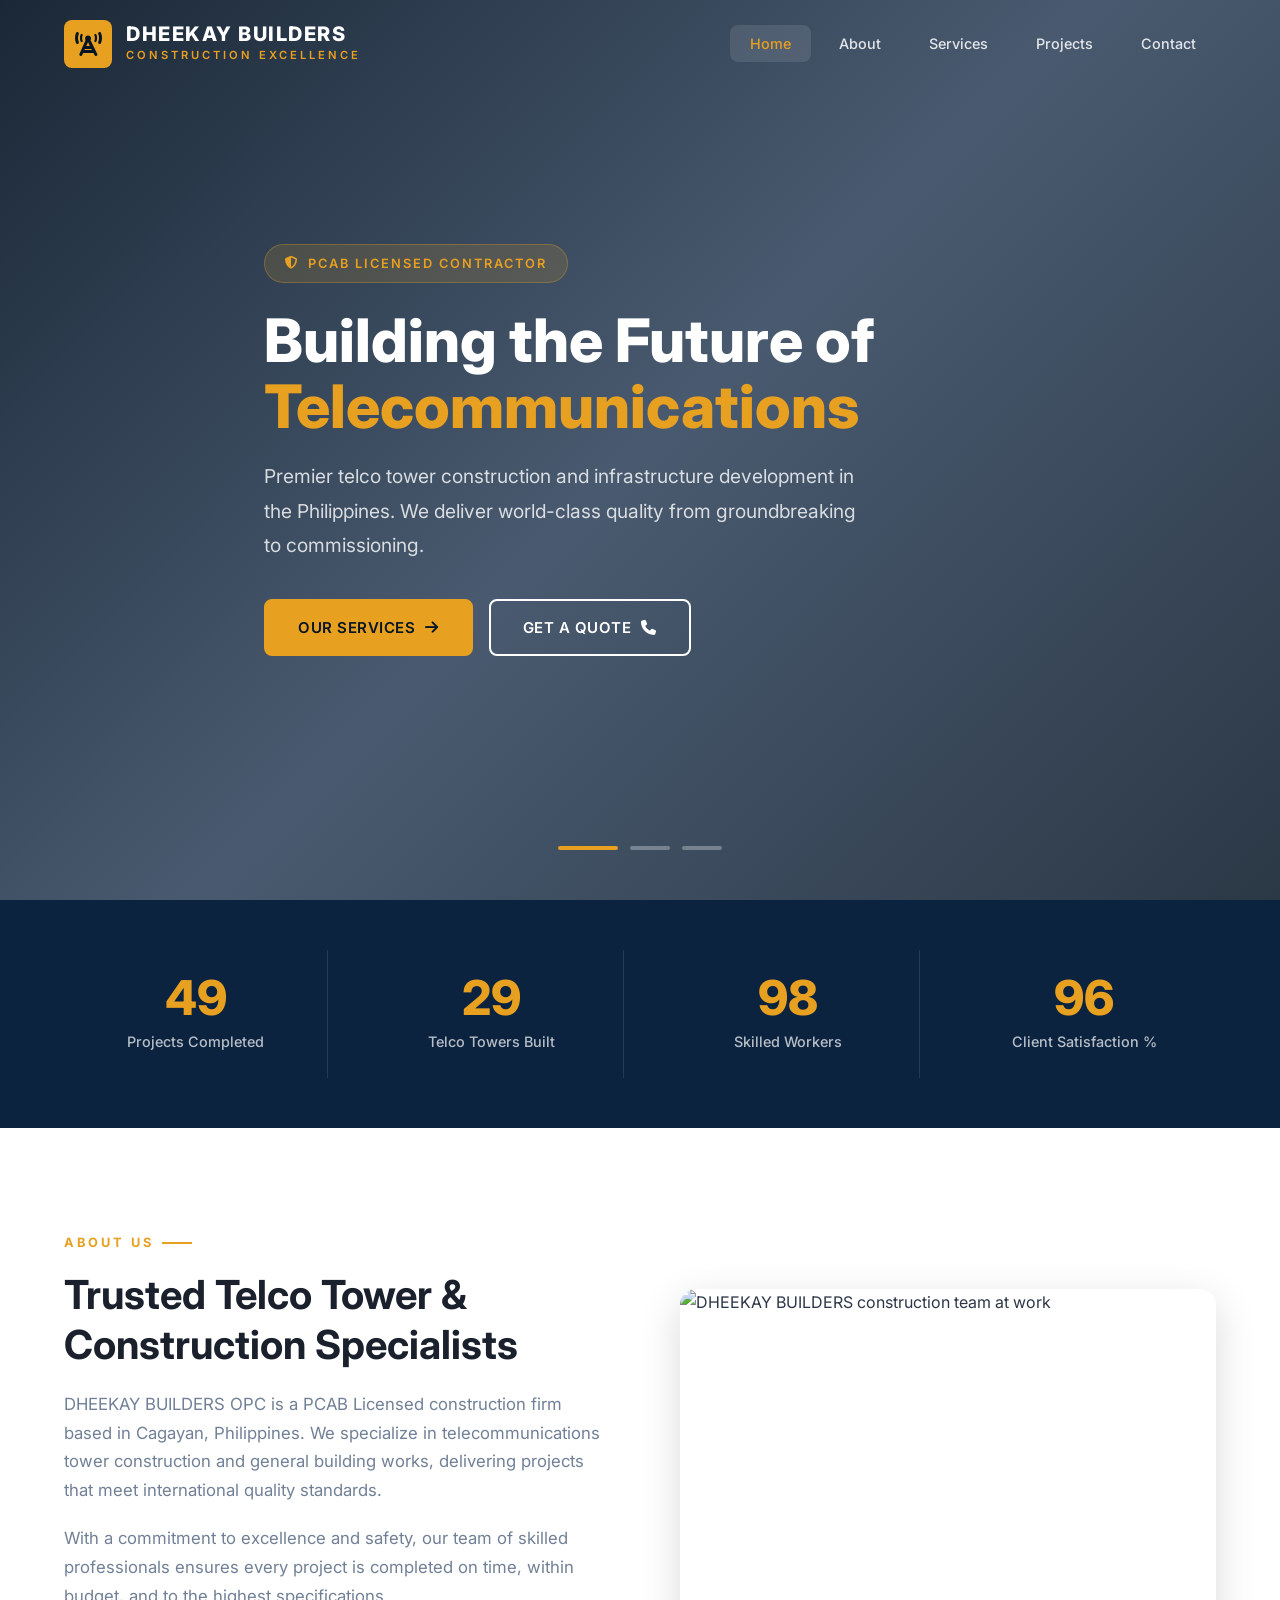
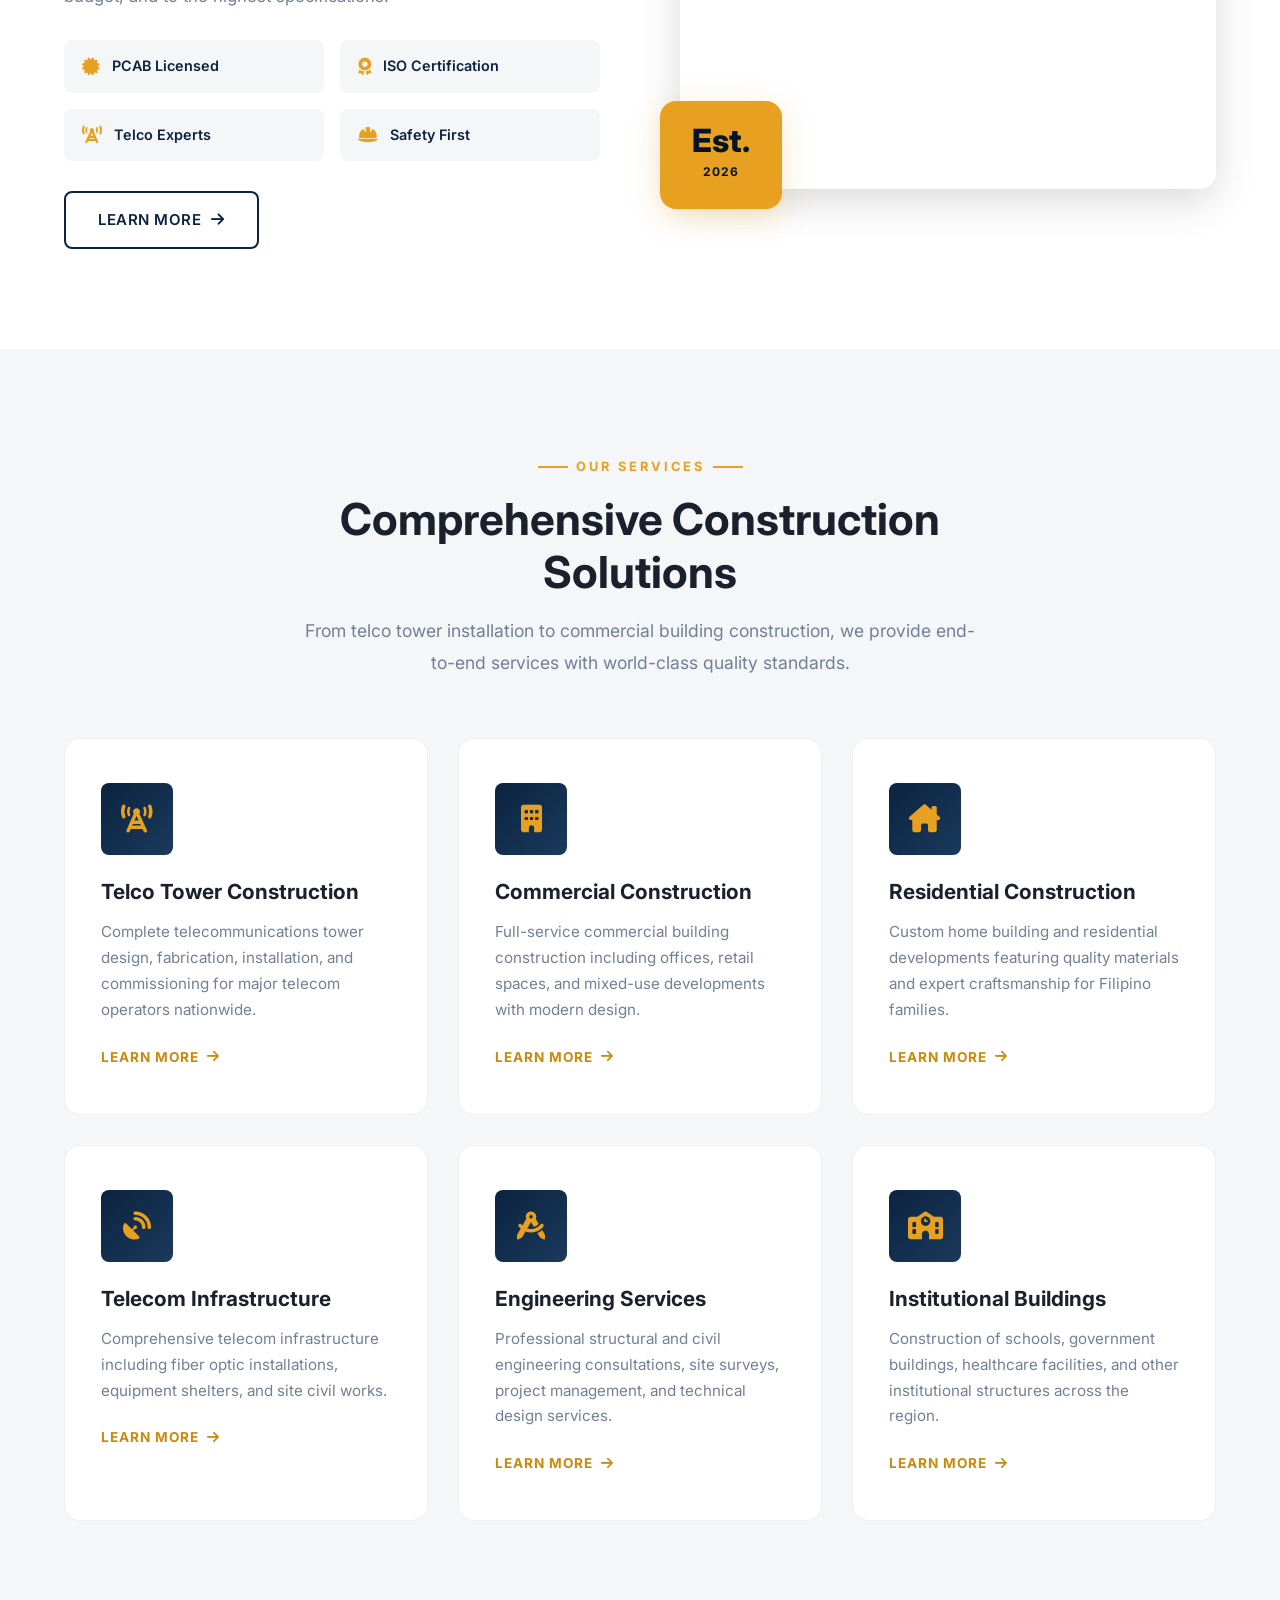
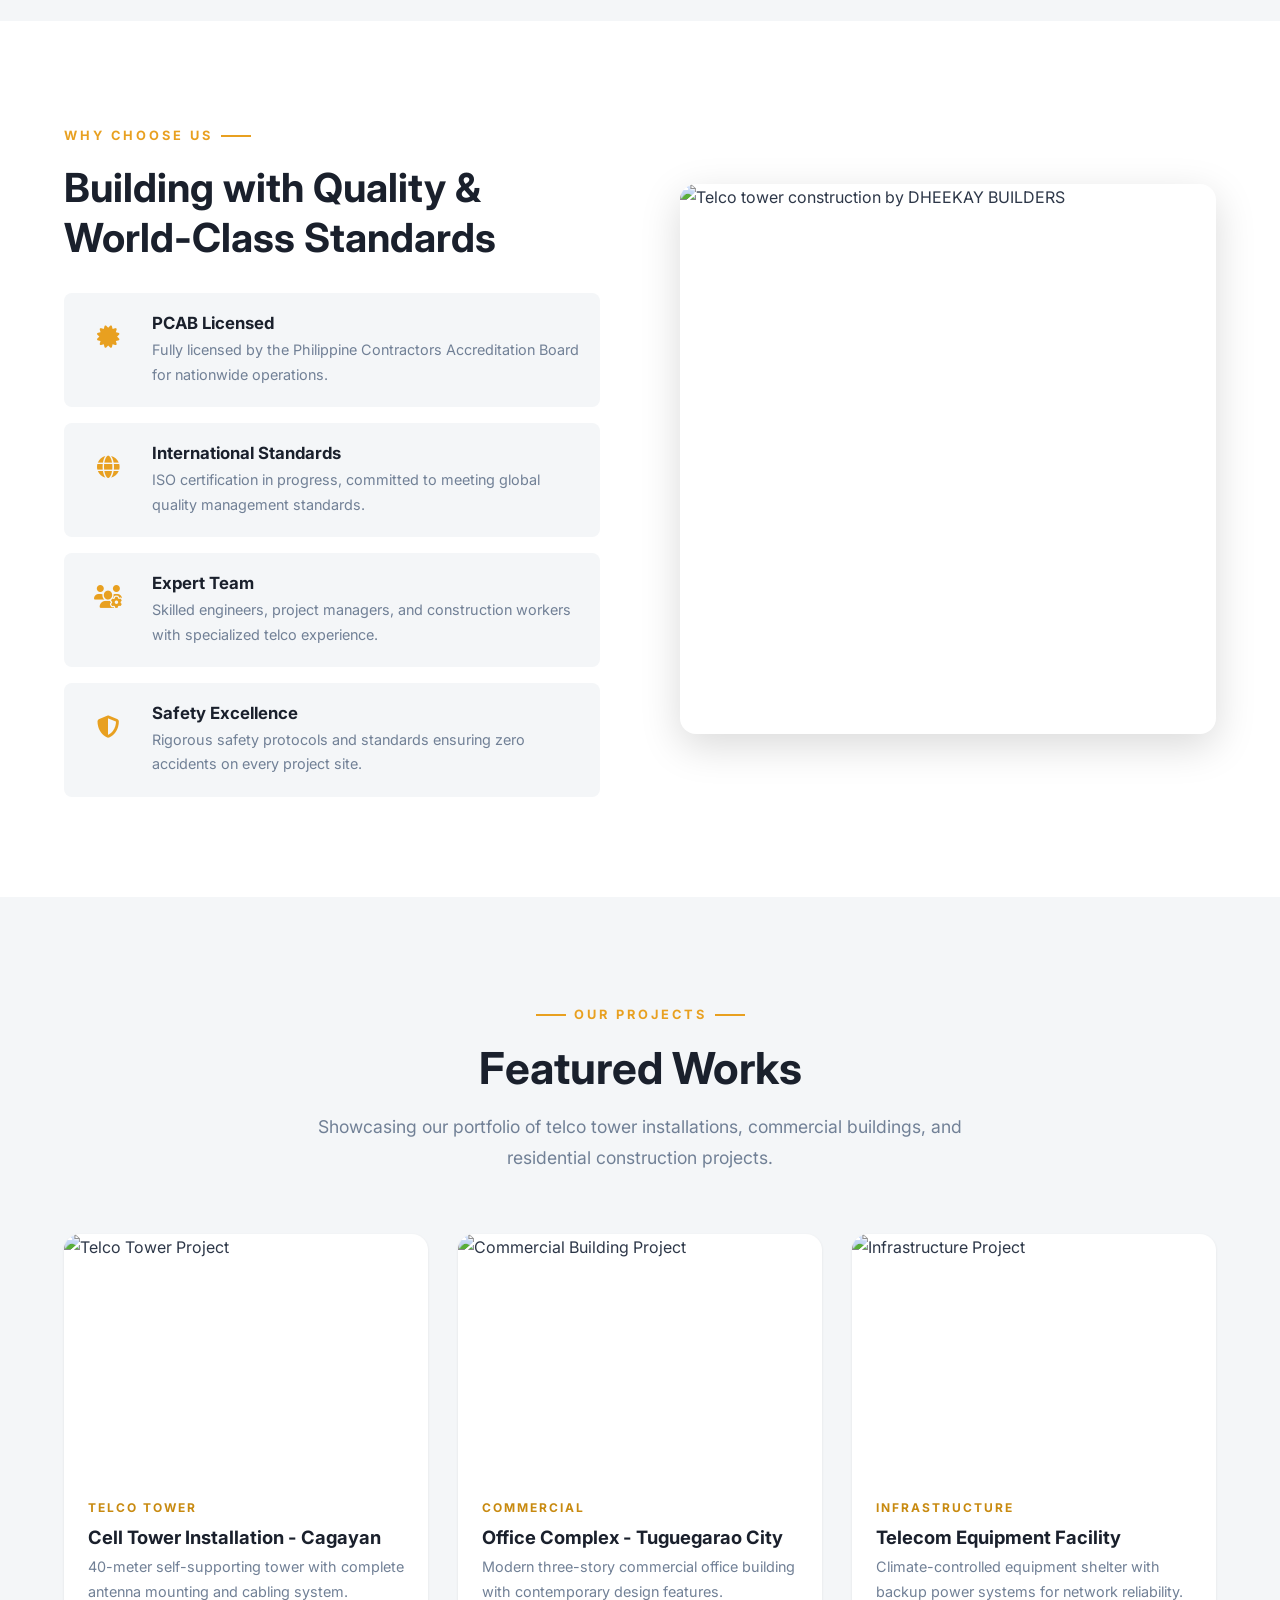
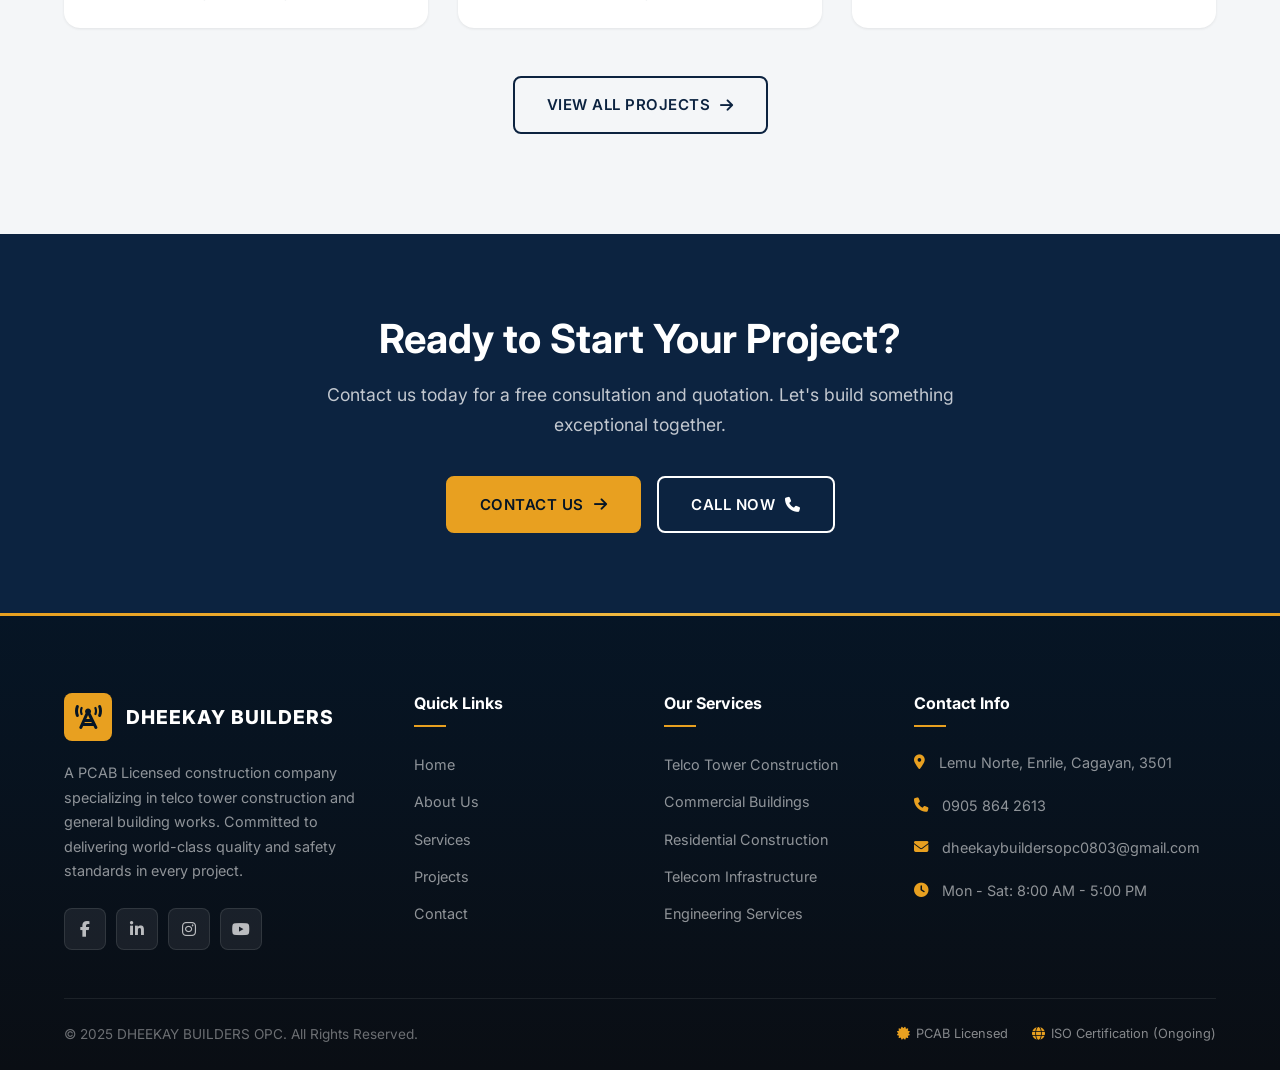
==== commit 35b4be82: "Complete website revision: professional telco tower construction design with new layout, optimized C" ====
--- a/index.html
+++ b/index.html
@@ -3,37 +3,37 @@
 <head>
     <meta charset="UTF-8">
     <meta name="viewport" content="width=device-width, initial-scale=1.0">
-    <meta name="description" content="DHEEKAY BUILDERS OPC - Premier Construction Company specializing in Telco Tower Construction, Residential, Commercial, and Institutional Buildings in the Philippines">
-    <meta name="keywords" content="construction, telco tower, PCAB, Philippines, Cagayan, engineering, residential, commercial">
-    <title>DHEEKAY BUILDERS OPC | Premier Construction Company</title>
-    <link rel="stylesheet" href="css/styles.css">
+    <meta name="description" content="DHEEKAY BUILDERS OPC - Leading telco tower and construction company in the Philippines. PCAB Licensed, specializing in telecommunications infrastructure, residential, and commercial construction.">
+    <title>DHEEKAY BUILDERS OPC | Telco Tower & Construction Experts</title>
     <link rel="preconnect" href="https://fonts.googleapis.com">
     <link rel="preconnect" href="https://fonts.gstatic.com" crossorigin>
-    <link href="https://fonts.googleapis.com/css2?family=Poppins:wght@300;400;500;600;700;800&display=swap" rel="stylesheet">
+    <link href="https://fonts.googleapis.com/css2?family=Inter:wght@300;400;500;600;700;800&display=swap" rel="stylesheet">
     <link rel="stylesheet" href="https://cdnjs.cloudflare.com/ajax/libs/font-awesome/6.4.0/css/all.min.css">
+    <link rel="stylesheet" href="css/styles.css">
 </head>
 <body>
+
     <!-- Header -->
     <header class="header" id="header">
         <div class="container">
             <nav class="navbar">
                 <a href="index.html" class="logo">
                     <div class="logo-icon">
-                        <i class="fas fa-hard-hat"></i>
+                        <i class="fas fa-tower-cell"></i>
                     </div>
                     <div class="logo-text">
                         <span class="company-name">DHEEKAY BUILDERS</span>
-                        <span class="company-tagline">OPC</span>
+                        <span class="company-tagline">Construction Excellence</span>
                     </div>
                 </a>
-                <ul class="nav-menu" id="nav-menu">
+                <ul class="nav-menu" id="navMenu">
                     <li><a href="index.html" class="nav-link active">Home</a></li>
-                    <li><a href="about.html" class="nav-link">About Us</a></li>
+                    <li><a href="about.html" class="nav-link">About</a></li>
                     <li><a href="services.html" class="nav-link">Services</a></li>
-                    <li><a href="projects.html" class="nav-link">Designs</a></li>
+                    <li><a href="projects.html" class="nav-link">Projects</a></li>
                     <li><a href="contact.html" class="nav-link">Contact</a></li>
                 </ul>
-                <div class="nav-toggle" id="nav-toggle">
+                <div class="nav-toggle" id="navToggle">
                     <span></span>
                     <span></span>
                     <span></span>
@@ -45,282 +45,243 @@
     <!-- Hero Section -->
     <section class="hero">
         <div class="hero-slider">
-            <div class="hero-slide active hero-slide-1">
-                <div class="hero-content">
-                    <h1>Building The Future of <span>Philippine Infrastructure</span></h1>
-                    <p>Specializing in Telco Tower Construction and World-Class Engineering Structures</p>
-                    <div class="hero-buttons">
-                        <a href="services.html" class="btn btn-primary">Our Services</a>
-                        <a href="contact.html" class="btn btn-outline">Get Quote</a>
-                    </div>
-                </div>
-            </div>
-            <div class="hero-slide hero-slide-2">
-                <div class="hero-content">
-                    <h1>Excellence in <span>Construction</span></h1>
-                    <p>PCAB Licensed Contractor with Ongoing ISO Certification</p>
-                    <div class="hero-buttons">
-                        <a href="about.html" class="btn btn-primary">Learn More</a>
-                        <a href="projects.html" class="btn btn-outline">View Designs</a>
-                    </div>
-                </div>
-            </div>
-            <div class="hero-slide hero-slide-3">
-                <div class="hero-content">
-                    <h1>Quality & <span>World-Class Standards</span></h1>
-                    <p>Residential, Commercial, Office & Institutional Construction</p>
-                    <div class="hero-buttons">
-                        <a href="services.html" class="btn btn-primary">Explore Services</a>
-                        <a href="contact.html" class="btn btn-outline">Contact Us</a>
-                    </div>
+            <div class="hero-slide hero-slide-1 active"></div>
+            <div class="hero-slide hero-slide-2"></div>
+            <div class="hero-slide hero-slide-3"></div>
+        </div>
+        <div class="container">
+            <div class="hero-content">
+                <div class="hero-badge">
+                    <i class="fas fa-shield-halved"></i>
+                    PCAB Licensed Contractor
+                </div>
+                <h1>Building the Future of <span>Telecommunications</span></h1>
+                <p>Premier telco tower construction and infrastructure development in the Philippines. We deliver world-class quality from groundbreaking to commissioning.</p>
+                <div class="hero-buttons">
+                    <a href="services.html" class="btn btn-primary">Our Services <i class="fas fa-arrow-right"></i></a>
+                    <a href="contact.html" class="btn btn-outline">Get a Quote <i class="fas fa-phone"></i></a>
                 </div>
             </div>
         </div>
         <div class="hero-slider-nav">
-            <span class="slider-dot active" data-slide="0"></span>
-            <span class="slider-dot" data-slide="1"></span>
-            <span class="slider-dot" data-slide="2"></span>
-        </div>
-        <div class="scroll-indicator">
-            <i class="fas fa-chevron-down"></i>
-        </div>
-    </section>
-
-    <!-- Stats Section -->
-    <section class="stats-section">
+            <div class="slider-dot active" data-slide="0"></div>
+            <div class="slider-dot" data-slide="1"></div>
+            <div class="slider-dot" data-slide="2"></div>
+        </div>
+    </section>
+
+    <!-- Stats Bar -->
+    <section class="stats-bar">
         <div class="container">
             <div class="stats-grid">
-                <div class="stat-item">
-                    <div class="stat-icon">
+                <div class="stat-item reveal">
+                    <div class="stat-number" data-target="50">0</div>
+                    <div class="stat-label">Projects Completed</div>
+                </div>
+                <div class="stat-item reveal">
+                    <div class="stat-number" data-target="30">0</div>
+                    <div class="stat-label">Telco Towers Built</div>
+                </div>
+                <div class="stat-item reveal">
+                    <div class="stat-number" data-target="100">0</div>
+                    <div class="stat-label">Skilled Workers</div>
+                </div>
+                <div class="stat-item reveal">
+                    <div class="stat-number" data-target="98">0</div>
+                    <div class="stat-label">Client Satisfaction %</div>
+                </div>
+            </div>
+        </div>
+    </section>
+
+    <!-- About Preview -->
+    <section class="section">
+        <div class="container">
+            <div class="about-grid">
+                <div class="about-content reveal-left">
+                    <div class="section-label">About Us</div>
+                    <h2>Trusted Telco Tower & Construction Specialists</h2>
+                    <p>DHEEKAY BUILDERS OPC is a PCAB Licensed construction firm based in Cagayan, Philippines. We specialize in telecommunications tower construction and general building works, delivering projects that meet international quality standards.</p>
+                    <p>With a commitment to excellence and safety, our team of skilled professionals ensures every project is completed on time, within budget, and to the highest specifications.</p>
+                    <div class="about-highlights">
+                        <div class="highlight-item">
+                            <i class="fas fa-certificate"></i>
+                            PCAB Licensed
+                        </div>
+                        <div class="highlight-item">
+                            <i class="fas fa-award"></i>
+                            ISO Certification
+                        </div>
+                        <div class="highlight-item">
+                            <i class="fas fa-tower-cell"></i>
+                            Telco Experts
+                        </div>
+                        <div class="highlight-item">
+                            <i class="fas fa-helmet-safety"></i>
+                            Safety First
+                        </div>
+                    </div>
+                    <a href="about.html" class="btn btn-outline-dark">Learn More <i class="fas fa-arrow-right"></i></a>
+                </div>
+                <div class="about-image reveal-right">
+                    <img src="https://images.unsplash.com/photo-1504307651254-35680f356dfd?w=800&q=80" alt="DHEEKAY BUILDERS construction team at work">
+                    <div class="about-image-badge">
+                        <span class="badge-number">Est.</span>
+                        <span class="badge-text">2026</span>
+                    </div>
+                </div>
+            </div>
+        </div>
+    </section>
+
+    <!-- Services Section -->
+    <section class="section section-gray">
+        <div class="container">
+            <div class="section-header reveal">
+                <div class="section-label">Our Services</div>
+                <h2>Comprehensive Construction Solutions</h2>
+                <p>From telco tower installation to commercial building construction, we provide end-to-end services with world-class quality standards.</p>
+            </div>
+            <div class="services-grid">
+                <div class="service-card reveal">
+                    <div class="service-icon">
+                        <i class="fas fa-tower-cell"></i>
+                    </div>
+                    <h3>Telco Tower Construction</h3>
+                    <p>Complete telecommunications tower design, fabrication, installation, and commissioning for major telecom operators nationwide.</p>
+                    <a href="services.html" class="service-link">Learn More <i class="fas fa-arrow-right"></i></a>
+                </div>
+                <div class="service-card reveal">
+                    <div class="service-icon">
                         <i class="fas fa-building"></i>
                     </div>
-                    <div class="stat-number" data-count="50">0</div>
-                    <div class="stat-label">Projects Completed</div>
-                </div>
-                <div class="stat-item">
-                    <div class="stat-icon">
-                        <i class="fas fa-broadcast-tower"></i>
-                    </div>
-                    <div class="stat-number" data-count="25">0</div>
-                    <div class="stat-label">Telco Towers Built</div>
-                </div>
-                <div class="stat-item">
-                    <div class="stat-icon">
-                        <i class="fas fa-users"></i>
-                    </div>
-                    <div class="stat-number" data-count="100">0</div>
-                    <div class="stat-label">Team Members</div>
-                </div>
-                <div class="stat-item">
-                    <div class="stat-icon">
-                        <i class="fas fa-handshake"></i>
-                    </div>
-                    <div class="stat-number" data-count="30">0</div>
-                    <div class="stat-label">Happy Clients</div>
-                </div>
-            </div>
-        </div>
-    </section>
-
-    <!-- About Preview Section -->
-    <section class="about-preview">
-        <div class="container">
-            <div class="about-preview-grid">
-                <div class="about-preview-content">
-                    <span class="section-subtitle">About Us</span>
-                    <h2 class="section-title">Your Trusted Partner in Construction Excellence</h2>
-                    <p>Established in 2026, DHEEKAY BUILDERS OPC is a premier construction company based in Lemu Norte, Enrile, Cagayan. We specialize in Telco Tower Construction and various engineering structures, bringing world-class standards to every project.</p>
-                    <div class="certifications">
-                        <div class="cert-badge">
-                            <i class="fas fa-certificate"></i>
-                            <span>PCAB Licensed</span>
-                        </div>
-                        <div class="cert-badge">
-                            <i class="fas fa-award"></i>
-                            <span>ISO Certification (Ongoing)</span>
-                        </div>
-                    </div>
-                    <a href="about.html" class="btn btn-primary">Read More <i class="fas fa-arrow-right"></i></a>
-                </div>
-                <div class="about-preview-image">
-                    <img src="https://images.unsplash.com/photo-1504307651254-35680f356dfd?w=800&q=80" alt="Construction Workers Building in Cagayan Valley">
-                    <div class="experience-badge">
-                        <span class="exp-text">Est.</span>
-                        <span class="exp-year">2026</span>
-                    </div>
-                </div>
-            </div>
-        </div>
-    </section>
-
-    <!-- Services Preview Section -->
-    <section class="services-preview">
-        <div class="container">
-            <div class="section-header">
-                <span class="section-subtitle">What We Do</span>
-                <h2 class="section-title">Our Services</h2>
-                <p class="section-description">We offer comprehensive construction services with a focus on quality and excellence</p>
-            </div>
-            <div class="services-grid">
-                <div class="service-card">
-                    <div class="service-icon">
-                        <i class="fas fa-broadcast-tower"></i>
-                    </div>
-                    <h3>Telco Tower Construction</h3>
-                    <p>Specialized construction of telecommunications towers with cutting-edge technology and safety standards.</p>
-                    <a href="services.html" class="service-link">Learn More <i class="fas fa-arrow-right"></i></a>
-                </div>
-                <div class="service-card">
-                    <div class="service-icon">
-                        <i class="fas fa-home"></i>
+                    <h3>Commercial Construction</h3>
+                    <p>Full-service commercial building construction including offices, retail spaces, and mixed-use developments with modern design.</p>
+                    <a href="services.html" class="service-link">Learn More <i class="fas fa-arrow-right"></i></a>
+                </div>
+                <div class="service-card reveal">
+                    <div class="service-icon">
+                        <i class="fas fa-house-chimney"></i>
                     </div>
                     <h3>Residential Construction</h3>
-                    <p>Building dream homes with quality craftsmanship and attention to detail for Filipino families.</p>
-                    <a href="services.html" class="service-link">Learn More <i class="fas fa-arrow-right"></i></a>
-                </div>
-                <div class="service-card">
-                    <div class="service-icon">
-                        <i class="fas fa-city"></i>
-                    </div>
-                    <h3>Commercial Buildings</h3>
-                    <p>Construction of commercial spaces that meet modern business requirements and standards.</p>
-                    <a href="services.html" class="service-link">Learn More <i class="fas fa-arrow-right"></i></a>
-                </div>
-                <div class="service-card">
-                    <div class="service-icon">
-                        <i class="fas fa-building"></i>
-                    </div>
-                    <h3>Office Buildings</h3>
-                    <p>Creating productive work environments with innovative design and sustainable construction practices.</p>
-                    <a href="services.html" class="service-link">Learn More <i class="fas fa-arrow-right"></i></a>
-                </div>
-                <div class="service-card">
-                    <div class="service-icon">
-                        <i class="fas fa-university"></i>
+                    <p>Custom home building and residential developments featuring quality materials and expert craftsmanship for Filipino families.</p>
+                    <a href="services.html" class="service-link">Learn More <i class="fas fa-arrow-right"></i></a>
+                </div>
+                <div class="service-card reveal">
+                    <div class="service-icon">
+                        <i class="fas fa-satellite-dish"></i>
+                    </div>
+                    <h3>Telecom Infrastructure</h3>
+                    <p>Comprehensive telecom infrastructure including fiber optic installations, equipment shelters, and site civil works.</p>
+                    <a href="services.html" class="service-link">Learn More <i class="fas fa-arrow-right"></i></a>
+                </div>
+                <div class="service-card reveal">
+                    <div class="service-icon">
+                        <i class="fas fa-drafting-compass"></i>
+                    </div>
+                    <h3>Engineering Services</h3>
+                    <p>Professional structural and civil engineering consultations, site surveys, project management, and technical design services.</p>
+                    <a href="services.html" class="service-link">Learn More <i class="fas fa-arrow-right"></i></a>
+                </div>
+                <div class="service-card reveal">
+                    <div class="service-icon">
+                        <i class="fas fa-school"></i>
                     </div>
                     <h3>Institutional Buildings</h3>
-                    <p>Constructing schools, hospitals, and government facilities that serve communities.</p>
-                    <a href="services.html" class="service-link">Learn More <i class="fas fa-arrow-right"></i></a>
-                </div>
-                <div class="service-card">
-                    <div class="service-icon">
-                        <i class="fas fa-hard-hat"></i>
-                    </div>
-                    <h3>Engineering Structures</h3>
-                    <p>Specialized engineering construction for infrastructure and industrial applications.</p>
-                    <a href="services.html" class="service-link">Learn More <i class="fas fa-arrow-right"></i></a>
-                </div>
-            </div>
-            <div class="services-cta">
-                <a href="services.html" class="btn btn-primary">View All Services</a>
-            </div>
-        </div>
-    </section>
-
-    <!-- Why Choose Us Section -->
-    <section class="why-choose-us">
+                    <p>Construction of schools, government buildings, healthcare facilities, and other institutional structures across the region.</p>
+                    <a href="services.html" class="service-link">Learn More <i class="fas fa-arrow-right"></i></a>
+                </div>
+            </div>
+        </div>
+    </section>
+
+    <!-- Why Choose Us -->
+    <section class="section">
         <div class="container">
             <div class="why-grid">
-                <div class="why-content">
-                    <span class="section-subtitle">Why Choose Us</span>
-                    <h2 class="section-title">Building Excellence, Delivering Quality</h2>
+                <div class="why-content reveal-left">
+                    <div class="section-label">Why Choose Us</div>
+                    <h2>Building with Quality & World-Class Standards</h2>
                     <div class="why-list">
                         <div class="why-item">
-                            <div class="why-icon">
-                                <i class="fas fa-check-circle"></i>
+                            <div class="why-icon"><i class="fas fa-certificate"></i></div>
+                            <div>
+                                <h4>PCAB Licensed</h4>
+                                <p>Fully licensed by the Philippine Contractors Accreditation Board for nationwide operations.</p>
                             </div>
-                            <div class="why-text">
-                                <h4>PCAB Licensed Contractor</h4>
-                                <p>Fully licensed and compliant with Philippine Contractors Accreditation Board standards.</p>
+                        </div>
+                        <div class="why-item">
+                            <div class="why-icon"><i class="fas fa-globe"></i></div>
+                            <div>
+                                <h4>International Standards</h4>
+                                <p>ISO certification in progress, committed to meeting global quality management standards.</p>
                             </div>
                         </div>
                         <div class="why-item">
-                            <div class="why-icon">
-                                <i class="fas fa-check-circle"></i>
+                            <div class="why-icon"><i class="fas fa-users-gear"></i></div>
+                            <div>
+                                <h4>Expert Team</h4>
+                                <p>Skilled engineers, project managers, and construction workers with specialized telco experience.</p>
                             </div>
-                            <div class="why-text">
-                                <h4>ISO Certification (Ongoing)</h4>
-                                <p>Committed to international quality management standards.</p>
+                        </div>
+                        <div class="why-item">
+                            <div class="why-icon"><i class="fas fa-shield-halved"></i></div>
+                            <div>
+                                <h4>Safety Excellence</h4>
+                                <p>Rigorous safety protocols and standards ensuring zero accidents on every project site.</p>
                             </div>
                         </div>
-                        <div class="why-item">
-                            <div class="why-icon">
-                                <i class="fas fa-check-circle"></i>
-                            </div>
-                            <div class="why-text">
-                                <h4>Expert Engineering Team</h4>
-                                <p>Skilled professionals with extensive experience in construction.</p>
-                            </div>
-                        </div>
-                        <div class="why-item">
-                            <div class="why-icon">
-                                <i class="fas fa-check-circle"></i>
-                            </div>
-                            <div class="why-text">
-                                <h4>World-Class Standards</h4>
-                                <p>Delivering quality that meets international benchmarks.</p>
-                            </div>
-                        </div>
-                    </div>
-                </div>
-                <div class="why-image">
-                    <img src="https://images.unsplash.com/photo-1504307651254-35680f356dfd?w=800&q=80" alt="Construction Workers on Site Building">
-                </div>
-            </div>
-        </div>
-    </section>
-
-    <!-- Featured Projects Section -->
-    <section class="featured-projects">
-        <div class="container">
-            <div class="section-header">
-                <span class="section-subtitle">Our Designs</span>
-                <h2 class="section-title">Upcoming Projects</h2>
-                <p class="section-description">Preview our upcoming construction projects and architectural designs</p>
+                    </div>
+                </div>
+                <div class="why-image reveal-right">
+                    <img src="https://images.unsplash.com/photo-1544197150-b99a580bb7a8?w=800&q=80" alt="Telco tower construction by DHEEKAY BUILDERS">
+                </div>
+            </div>
+        </div>
+    </section>
+
+    <!-- Featured Projects -->
+    <section class="section section-gray">
+        <div class="container">
+            <div class="section-header reveal">
+                <div class="section-label">Our Projects</div>
+                <h2>Featured Works</h2>
+                <p>Showcasing our portfolio of telco tower installations, commercial buildings, and residential construction projects.</p>
             </div>
             <div class="projects-grid">
-                <div class="project-card">
+                <div class="project-card reveal">
                     <div class="project-image">
-                        <img src="https://images.unsplash.com/photo-1531346878377-a5be20888e57?w=600&q=80" alt="Telco Tower Blueprint Design">
-                        <div class="project-overlay">
-                            <a href="projects.html" class="project-link" aria-label="View Telco Tower Design"><i class="fas fa-plus"></i></a>
-                        </div>
+                        <img src="https://images.unsplash.com/photo-1544197150-b99a580bb7a8?w=600&q=80" alt="Telco Tower Project">
                     </div>
                     <div class="project-info">
-                        <span class="project-category">Blueprint</span>
-                        <h3>Telco Tower Design</h3>
-                        <p>Proposed cell site in Enrile, Cagayan</p>
-                    </div>
-                </div>
-                <div class="project-card">
+                        <span class="project-category">Telco Tower</span>
+                        <h3>Cell Tower Installation - Cagayan</h3>
+                        <p>40-meter self-supporting tower with complete antenna mounting and cabling system.</p>
+                    </div>
+                </div>
+                <div class="project-card reveal">
                     <div class="project-image">
-                        <img src="https://images.unsplash.com/photo-1613977257363-707ba9348227?w=600&q=80" alt="Modern Filipino Home Architectural Design">
-                        <div class="project-overlay">
-                            <a href="projects.html" class="project-link" aria-label="View Residential Design"><i class="fas fa-plus"></i></a>
-                        </div>
+                        <img src="https://images.unsplash.com/photo-1486406146926-c627a92ad1ab?w=600&q=80" alt="Commercial Building Project">
                     </div>
                     <div class="project-info">
-                        <span class="project-category">Prototype</span>
-                        <h3>Modern Filipino Home</h3>
-                        <p>Architectural design for Tuguegarao</p>
-                    </div>
-                </div>
-                <div class="project-card">
+                        <span class="project-category">Commercial</span>
+                        <h3>Office Complex - Tuguegarao City</h3>
+                        <p>Modern three-story commercial office building with contemporary design features.</p>
+                    </div>
+                </div>
+                <div class="project-card reveal">
                     <div class="project-image">
-                        <img src="https://images.unsplash.com/photo-1486406146926-c627a92ad1ab?w=600&q=80" alt="Commercial Building 3D Design">
-                        <div class="project-overlay">
-                            <a href="projects.html" class="project-link" aria-label="View Commercial Design"><i class="fas fa-plus"></i></a>
-                        </div>
+                        <img src="https://images.unsplash.com/photo-1504307651254-35680f356dfd?w=600&q=80" alt="Infrastructure Project">
                     </div>
                     <div class="project-info">
-                        <span class="project-category">3D Render</span>
-                        <h3>Cagayan Business Hub</h3>
-                        <p>Proposed commercial complex design</p>
-                    </div>
-                </div>
-            </div>
-            <div class="projects-cta">
-                <a href="projects.html" class="btn btn-primary">View All Designs</a>
+                        <span class="project-category">Infrastructure</span>
+                        <h3>Telecom Equipment Facility</h3>
+                        <p>Climate-controlled equipment shelter with backup power systems for network reliability.</p>
+                    </div>
+                </div>
+            </div>
+            <div style="text-align: center; margin-top: 48px;">
+                <a href="projects.html" class="btn btn-outline-dark">View All Projects <i class="fas fa-arrow-right"></i></a>
             </div>
         </div>
     </section>
@@ -328,12 +289,12 @@
     <!-- CTA Section -->
     <section class="cta-section">
         <div class="container">
-            <div class="cta-content">
+            <div class="cta-content reveal">
                 <h2>Ready to Start Your Project?</h2>
-                <p>Contact us today for a free consultation and quote. Let's build something great together!</p>
+                <p>Contact us today for a free consultation and quotation. Let's build something exceptional together.</p>
                 <div class="cta-buttons">
-                    <a href="contact.html" class="btn btn-white">Contact Us</a>
-                    <a href="tel:09058642613" class="btn btn-outline-white"><i class="fas fa-phone"></i> 09058642613</a>
+                    <a href="contact.html" class="btn btn-primary">Contact Us <i class="fas fa-arrow-right"></i></a>
+                    <a href="tel:09058642613" class="btn btn-outline">Call Now <i class="fas fa-phone"></i></a>
                 </div>
             </div>
         </div>
@@ -345,66 +306,71 @@
             <div class="footer-grid">
                 <div class="footer-about">
                     <div class="footer-logo">
-                        <i class="fas fa-hard-hat"></i>
-                        <span>DHEEKAY BUILDERS OPC</span>
-                    </div>
-                    <p>Your trusted partner in construction excellence. Specializing in Telco Tower Construction and world-class engineering structures since 2026.</p>
+                        <div class="footer-logo-icon">
+                            <i class="fas fa-tower-cell"></i>
+                        </div>
+                        <span>DHEEKAY BUILDERS</span>
+                    </div>
+                    <p>A PCAB Licensed construction company specializing in telco tower construction and general building works. Committed to delivering world-class quality and safety standards in every project.</p>
                     <div class="footer-social">
                         <a href="#" aria-label="Facebook"><i class="fab fa-facebook-f"></i></a>
+                        <a href="#" aria-label="LinkedIn"><i class="fab fa-linkedin-in"></i></a>
                         <a href="#" aria-label="Instagram"><i class="fab fa-instagram"></i></a>
-                        <a href="#" aria-label="LinkedIn"><i class="fab fa-linkedin-in"></i></a>
-                    </div>
-                </div>
-                <div class="footer-links">
+                        <a href="#" aria-label="YouTube"><i class="fab fa-youtube"></i></a>
+                    </div>
+                </div>
+                <div>
                     <h4>Quick Links</h4>
-                    <ul>
+                    <ul class="footer-links">
                         <li><a href="index.html">Home</a></li>
                         <li><a href="about.html">About Us</a></li>
                         <li><a href="services.html">Services</a></li>
-                        <li><a href="projects.html">Designs</a></li>
+                        <li><a href="projects.html">Projects</a></li>
                         <li><a href="contact.html">Contact</a></li>
                     </ul>
                 </div>
-                <div class="footer-services">
+                <div>
                     <h4>Our Services</h4>
-                    <ul>
+                    <ul class="footer-links">
                         <li><a href="services.html">Telco Tower Construction</a></li>
+                        <li><a href="services.html">Commercial Buildings</a></li>
                         <li><a href="services.html">Residential Construction</a></li>
-                        <li><a href="services.html">Commercial Buildings</a></li>
-                        <li><a href="services.html">Institutional Buildings</a></li>
-                        <li><a href="services.html">Engineering Structures</a></li>
+                        <li><a href="services.html">Telecom Infrastructure</a></li>
+                        <li><a href="services.html">Engineering Services</a></li>
                     </ul>
                 </div>
-                <div class="footer-contact">
+                <div>
                     <h4>Contact Info</h4>
-                    <ul>
-                        <li>
-                            <i class="fas fa-map-marker-alt"></i>
-                            <span>Lemu Norte, Enrile, Cagayan, 3501</span>
-                        </li>
-                        <li>
-                            <i class="fas fa-phone"></i>
-                            <a href="tel:09058642613">09058642613</a>
-                        </li>
-                        <li>
-                            <i class="fas fa-envelope"></i>
-                            <a href="mailto:dheekaybuildersopc0803@gmail.com">dheekaybuildersopc0803@gmail.com</a>
-                        </li>
-                    </ul>
+                    <div class="footer-contact-item">
+                        <i class="fas fa-location-dot"></i>
+                        <span>Lemu Norte, Enrile, Cagayan, 3501</span>
+                    </div>
+                    <div class="footer-contact-item">
+                        <i class="fas fa-phone"></i>
+                        <a href="tel:09058642613">0905 864 2613</a>
+                    </div>
+                    <div class="footer-contact-item">
+                        <i class="fas fa-envelope"></i>
+                        <a href="mailto:dheekaybuildersopc0803@gmail.com">dheekaybuildersopc0803@gmail.com</a>
+                    </div>
+                    <div class="footer-contact-item">
+                        <i class="fas fa-clock"></i>
+                        <span>Mon - Sat: 8:00 AM - 5:00 PM</span>
+                    </div>
                 </div>
             </div>
             <div class="footer-bottom">
-                <div class="footer-certifications">
+                <p>&copy; 2025 DHEEKAY BUILDERS OPC. All Rights Reserved.</p>
+                <div class="footer-certs">
                     <span><i class="fas fa-certificate"></i> PCAB Licensed</span>
-                    <span><i class="fas fa-award"></i> ISO Certification (Ongoing)</span>
-                </div>
-                <p>&copy; 2026 DHEEKAY BUILDERS OPC. All Rights Reserved.</p>
+                    <span><i class="fas fa-globe"></i> ISO Certification (Ongoing)</span>
+                </div>
             </div>
         </div>
     </footer>
 
-    <!-- Back to Top Button -->
-    <a href="#" class="back-to-top" id="backToTop" aria-label="Back to top">
+    <!-- Back to Top -->
+    <a href="#" class="back-to-top" id="backToTop">
         <i class="fas fa-chevron-up"></i>
     </a>
 
--- a/css/styles.css
+++ b/css/styles.css
@@ -1,48 +1,36 @@
 /* ============================================
-   DHEEKAY BUILDERS OPC - Enhanced Stylesheet
-   Dark Professional Theme - Jethrock Inspired
-   Filipino Cagayan Valley Construction Company
+   DHEEKAY BUILDERS OPC - Professional Website
+   Telco Tower & Construction Company
    ============================================ */
 
 /* CSS Variables */
 :root {
-    /* Primary Colors - Dark Professional Theme */
-    --primary-color: #1a2d42;
-    --primary-dark: #0f1a26;
-    --primary-light: #2a4a6a;
-    --secondary-color: #d4a84b;
-    --secondary-dark: #b8922e;
-    --secondary-light: #e8c46a;
-    --accent-color: #f5b041;
-    
-    /* Neutral Colors */
-    --dark-color: #0a0f14;
-    --dark-gray: #1e2a36;
-    --medium-gray: #3d4f5f;
-    --light-gray: #f8f9fa;
-    --off-white: #f0f2f5;
+    --primary: #0c2340;
+    --primary-light: #1a3a5c;
+    --primary-dark: #061525;
+    --accent: #e8a020;
+    --accent-light: #f0b840;
+    --accent-dark: #c88a10;
+    --dark: #0a0e14;
+    --dark-gray: #1c2530;
+    --medium-gray: #4a5568;
+    --light-gray: #f4f6f8;
+    --off-white: #edf0f4;
     --white: #ffffff;
-    
-    /* Text Colors */
-    --text-color: #2c3e50;
-    --text-light: #6c7a89;
-    --text-dark: #1a252f;
-    --text-white: #ffffff;
-    
-    /* Effects */
-    --shadow-sm: 0 2px 8px rgba(0, 0, 0, 0.08);
-    --shadow: 0 4px 20px rgba(0, 0, 0, 0.12);
-    --shadow-lg: 0 10px 40px rgba(0, 0, 0, 0.18);
-    --shadow-gold: 0 4px 20px rgba(212, 168, 75, 0.3);
-    --transition: all 0.4s cubic-bezier(0.4, 0, 0.2, 1);
-    --transition-fast: all 0.2s ease;
-    
-    /* Spacing */
-    --section-padding: 100px 0;
-    --section-padding-sm: 60px 0;
-}
-
-/* Reset & Base Styles */
+    --text: #2d3748;
+    --text-light: #718096;
+    --text-dark: #1a202c;
+    --success: #38a169;
+    --shadow-sm: 0 1px 3px rgba(0,0,0,0.08);
+    --shadow: 0 4px 16px rgba(0,0,0,0.1);
+    --shadow-lg: 0 12px 40px rgba(0,0,0,0.15);
+    --shadow-accent: 0 8px 30px rgba(232,160,32,0.25);
+    --radius: 8px;
+    --radius-lg: 16px;
+    --transition: all 0.35s cubic-bezier(0.4, 0, 0.2, 1);
+}
+
+/* Reset */
 *, *::before, *::after {
     margin: 0;
     padding: 0;
@@ -55,107 +43,23 @@
 }
 
 body {
-    font-family: 'Poppins', sans-serif;
-    font-size: 1rem;
-    line-height: 1.8;
-    color: var(--text-color);
-    background-color: var(--white);
+    font-family: 'Inter', sans-serif;
+    color: var(--text);
+    background: var(--white);
+    line-height: 1.7;
     overflow-x: hidden;
     -webkit-font-smoothing: antialiased;
-    -moz-osx-font-smoothing: grayscale;
-}
-
-a {
-    text-decoration: none;
-    color: inherit;
-    transition: var(--transition);
-}
-
-a:hover {
-    color: var(--secondary-color);
-}
-
-ul {
-    list-style: none;
-}
-
-img {
-    max-width: 100%;
-    height: auto;
-    display: block;
-}
-
-h1, h2, h3, h4, h5, h6 {
-    font-weight: 600;
-    line-height: 1.3;
-    color: var(--text-dark);
-}
-
-p {
-    margin-bottom: 1rem;
-}
-
-/* Container */
+}
+
+a { text-decoration: none; color: inherit; transition: var(--transition); }
+ul { list-style: none; }
+img { max-width: 100%; height: auto; display: block; }
+h1, h2, h3, h4, h5, h6 { font-weight: 700; line-height: 1.25; color: var(--text-dark); }
+
 .container {
     max-width: 1200px;
     margin: 0 auto;
-    padding: 0 20px;
-}
-
-.container-lg {
-    max-width: 1400px;
-    margin: 0 auto;
-    padding: 0 40px;
-}
-
-/* ============================================
-   TYPOGRAPHY
-   ============================================ */
-.section-subtitle {
-    display: inline-block;
-    font-size: 0.875rem;
-    font-weight: 600;
-    text-transform: uppercase;
-    letter-spacing: 3px;
-    color: var(--secondary-color);
-    margin-bottom: 15px;
-    position: relative;
-}
-
-.section-subtitle::before {
-    content: '';
-    position: absolute;
-    left: -40px;
-    top: 50%;
-    width: 30px;
-    height: 2px;
-    background: var(--secondary-color);
-}
-
-.section-title {
-    font-size: 2.75rem;
-    font-weight: 700;
-    color: var(--primary-color);
-    margin-bottom: 20px;
-    line-height: 1.2;
-}
-
-.section-title span {
-    color: var(--secondary-color);
-}
-
-.section-description {
-    font-size: 1.125rem;
-    color: var(--text-light);
-    max-width: 700px;
-    margin: 0 auto 50px;
-    line-height: 1.8;
-}
-
-.section-header {
-    text-align: center;
-    margin-bottom: 70px;
-    padding-left: 40px;
+    padding: 0 24px;
 }
 
 /* ============================================
@@ -164,76 +68,70 @@
 .btn {
     display: inline-flex;
     align-items: center;
-    justify-content: center;
-    padding: 16px 36px;
+    gap: 10px;
+    padding: 14px 32px;
+    font-family: inherit;
     font-size: 0.9375rem;
     font-weight: 600;
+    border: 2px solid transparent;
+    border-radius: var(--radius);
+    cursor: pointer;
+    transition: var(--transition);
     text-transform: uppercase;
-    letter-spacing: 1px;
-    border: none;
-    cursor: pointer;
-    transition: var(--transition);
-    gap: 10px;
+    letter-spacing: 0.5px;
 }
 
 .btn-primary {
-    background: var(--secondary-color);
+    background: var(--accent);
     color: var(--primary-dark);
+    border-color: var(--accent);
 }
 
 .btn-primary:hover {
-    background: var(--secondary-light);
-    color: var(--primary-dark);
-    transform: translateY(-3px);
-    box-shadow: var(--shadow-gold);
+    background: var(--accent-light);
+    border-color: var(--accent-light);
+    transform: translateY(-2px);
+    box-shadow: var(--shadow-accent);
 }
 
 .btn-outline {
     background: transparent;
     color: var(--white);
-    border: 2px solid var(--white);
+    border-color: var(--white);
 }
 
 .btn-outline:hover {
     background: var(--white);
-    color: var(--primary-dark);
-}
-
-.btn-dark {
-    background: var(--primary-color);
-    color: var(--white);
-}
-
-.btn-dark:hover {
-    background: var(--primary-dark);
-    transform: translateY(-3px);
+    color: var(--primary);
+    transform: translateY(-2px);
+}
+
+.btn-outline-dark {
+    background: transparent;
+    color: var(--primary);
+    border-color: var(--primary);
+}
+
+.btn-outline-dark:hover {
+    background: var(--primary);
+    color: var(--white);
+    transform: translateY(-2px);
 }
 
 .btn-white {
     background: var(--white);
-    color: var(--primary-dark);
+    color: var(--primary);
+    border-color: var(--white);
 }
 
 .btn-white:hover {
-    background: var(--secondary-color);
-    color: var(--primary-dark);
-    transform: translateY(-3px);
-}
-
-.btn-outline-white {
     background: transparent;
     color: var(--white);
-    border: 2px solid rgba(255, 255, 255, 0.5);
-}
-
-.btn-outline-white:hover {
-    background: var(--white);
-    color: var(--primary-dark);
-    border-color: var(--white);
+    transform: translateY(-2px);
 }
 
 /* ============================================
-   HEADER & NAVIGATION
+   HEADER / NAVIGATION
    ============================================ */
 .header {
     position: fixed;
@@ -241,117 +139,92 @@
     left: 0;
     width: 100%;
     z-index: 1000;
-    background: transparent;
-    padding: 0;
+    padding: 20px 0;
     transition: var(--transition);
 }
 
 .header.scrolled {
-    background: var(--white);
-    box-shadow: var(--shadow);
-}
-
-.header.scrolled .nav-link {
-    color: var(--text-dark);
-}
-
-.header.scrolled .logo .company-name {
-    color: var(--primary-color);
-}
-
-.header.scrolled .header-contact {
-    color: var(--text-dark);
+    background: var(--primary);
+    padding: 12px 0;
+    box-shadow: 0 4px 20px rgba(0,0,0,0.3);
 }
 
 .navbar {
     display: flex;
+    align-items: center;
     justify-content: space-between;
-    align-items: center;
-    height: 90px;
-    padding: 0 20px;
 }
 
 .logo {
     display: flex;
     align-items: center;
-    gap: 15px;
-    z-index: 1001;
+    gap: 14px;
 }
 
 .logo-icon {
-    width: 50px;
-    height: 50px;
-    background: var(--secondary-color);
+    width: 48px;
+    height: 48px;
+    background: var(--accent);
+    border-radius: var(--radius);
     display: flex;
     align-items: center;
     justify-content: center;
+}
+
+.logo-icon i {
     font-size: 1.5rem;
     color: var(--primary-dark);
 }
 
-.logo-text {
-    display: flex;
-    flex-direction: column;
-}
-
-.company-name {
+.logo-text .company-name {
+    display: block;
     font-size: 1.25rem;
-    font-weight: 700;
-    color: var(--white);
-    letter-spacing: 1px;
-    transition: var(--transition);
-}
-
-.company-tagline {
-    font-size: 0.75rem;
+    font-weight: 800;
+    color: var(--white);
+    letter-spacing: 1.5px;
+    line-height: 1.2;
+}
+
+.logo-text .company-tagline {
+    display: block;
+    font-size: 0.7rem;
+    color: var(--accent);
+    letter-spacing: 3px;
+    text-transform: uppercase;
+    font-weight: 600;
+}
+
+.nav-menu {
+    display: flex;
+    align-items: center;
+    gap: 8px;
+}
+
+.nav-link {
+    padding: 10px 20px;
+    font-size: 0.9rem;
     font-weight: 500;
-    color: var(--secondary-color);
-    letter-spacing: 2px;
-}
-
-.nav-menu {
-    display: flex;
-    align-items: center;
-    gap: 40px;
-}
-
-.nav-link {
-    font-size: 0.9375rem;
-    font-weight: 500;
-    color: var(--white);
-    text-transform: uppercase;
-    letter-spacing: 1px;
-    position: relative;
-    padding: 10px 0;
-}
-
-.nav-link::after {
-    content: '';
-    position: absolute;
-    bottom: 0;
-    left: 0;
-    width: 0;
-    height: 2px;
-    background: var(--secondary-color);
-    transition: var(--transition);
-}
-
-.nav-link:hover::after,
-.nav-link.active::after {
-    width: 100%;
+    color: rgba(255,255,255,0.85);
+    border-radius: var(--radius);
+    transition: var(--transition);
 }
 
 .nav-link:hover,
 .nav-link.active {
-    color: var(--secondary-color);
+    color: var(--white);
+    background: rgba(255,255,255,0.1);
+}
+
+.nav-link.active {
+    color: var(--accent);
 }
 
 .nav-toggle {
     display: none;
     flex-direction: column;
-    gap: 6px;
+    gap: 5px;
     cursor: pointer;
-    z-index: 1001;
+    padding: 8px;
 }
 
 .nav-toggle span {
@@ -359,18 +232,16 @@
     height: 2px;
     background: var(--white);
     transition: var(--transition);
-}
-
-.header.scrolled .nav-toggle span {
-    background: var(--primary-color);
+    border-radius: 2px;
 }
 
 /* ============================================
-   HERO SECTION - Full Screen with Video Feel
+   HERO SECTION
    ============================================ */
 .hero {
     position: relative;
-    min-height: 100vh;
+    height: 100vh;
+    min-height: 700px;
     display: flex;
     align-items: center;
     overflow: hidden;
@@ -378,22 +249,14 @@
 
 .hero-slider {
     position: absolute;
-    top: 0;
-    left: 0;
-    width: 100%;
-    height: 100%;
+    inset: 0;
 }
 
 .hero-slide {
     position: absolute;
-    top: 0;
-    left: 0;
-    width: 100%;
-    height: 100%;
+    inset: 0;
     opacity: 0;
-    transition: opacity 1.5s ease-in-out;
-    display: flex;
-    align-items: center;
+    transition: opacity 1.2s ease;
 }
 
 .hero-slide.active {
@@ -403,21 +266,17 @@
 .hero-slide::before {
     content: '';
     position: absolute;
-    top: 0;
-    left: 0;
-    width: 100%;
-    height: 100%;
-    background: linear-gradient(135deg, rgba(10, 15, 20, 0.9) 0%, rgba(26, 45, 66, 0.7) 100%);
+    inset: 0;
+    background: linear-gradient(135deg, rgba(6,21,37,0.92) 0%, rgba(12,35,64,0.75) 50%, rgba(6,21,37,0.85) 100%);
     z-index: 1;
 }
 
-/* Hero slide backgrounds - Filipino Construction & Philippine Designs */
 .hero-slide-1 {
-    background: url('https://images.unsplash.com/photo-1531346878377-a5be20888e57?w=1920&q=80') center/cover no-repeat;
+    background: url('https://images.unsplash.com/photo-1544197150-b99a580bb7a8?w=1920&q=80') center/cover no-repeat;
 }
 
 .hero-slide-2 {
-    background: url('https://images.unsplash.com/photo-1613977257363-707ba9348227?w=1920&q=80') center/cover no-repeat;
+    background: url('https://images.unsplash.com/photo-1504307651254-35680f356dfd?w=1920&q=80') center/cover no-repeat;
 }
 
 .hero-slide-3 {
@@ -427,280 +286,296 @@
 .hero-content {
     position: relative;
     z-index: 2;
-    max-width: 900px;
-    padding: 0 60px;
-    animation: fadeInUp 1s ease-out;
-}
-
-.hero-content h1 {
-    font-size: 4rem;
-    font-weight: 700;
-    color: var(--white);
-    line-height: 1.1;
-    margin-bottom: 25px;
+    max-width: 800px;
+    padding: 0 24px;
+    margin: 0 auto;
+}
+
+.hero-badge {
+    display: inline-flex;
+    align-items: center;
+    gap: 8px;
+    padding: 8px 20px;
+    background: rgba(232,160,32,0.15);
+    border: 1px solid rgba(232,160,32,0.3);
+    border-radius: 50px;
+    color: var(--accent);
+    font-size: 0.8rem;
+    font-weight: 600;
     text-transform: uppercase;
     letter-spacing: 2px;
+    margin-bottom: 24px;
+}
+
+.hero-content h1 {
+    font-size: 3.75rem;
+    font-weight: 800;
+    color: var(--white);
+    line-height: 1.1;
+    margin-bottom: 20px;
 }
 
 .hero-content h1 span {
-    color: var(--secondary-color);
-    display: block;
+    color: var(--accent);
 }
 
 .hero-content p {
-    font-size: 1.25rem;
-    color: rgba(255, 255, 255, 0.85);
-    margin-bottom: 40px;
+    font-size: 1.2rem;
+    color: rgba(255,255,255,0.8);
+    margin-bottom: 36px;
     max-width: 600px;
     line-height: 1.8;
 }
 
 .hero-buttons {
     display: flex;
-    gap: 20px;
+    gap: 16px;
     flex-wrap: wrap;
 }
 
 .hero-slider-nav {
     position: absolute;
-    bottom: 60px;
-    left: 60px;
+    bottom: 50px;
+    left: 50%;
+    transform: translateX(-50%);
     z-index: 10;
     display: flex;
-    gap: 15px;
+    gap: 12px;
 }
 
 .slider-dot {
-    width: 50px;
+    width: 40px;
     height: 4px;
-    background: rgba(255, 255, 255, 0.3);
+    background: rgba(255,255,255,0.3);
+    border-radius: 2px;
     cursor: pointer;
     transition: var(--transition);
 }
 
-.slider-dot.active,
-.slider-dot:hover {
-    background: var(--secondary-color);
-}
-
-.scroll-indicator {
-    position: absolute;
-    bottom: 40px;
-    right: 60px;
-    z-index: 10;
-    color: var(--white);
-    font-size: 1.5rem;
-    animation: bounce 2s infinite;
-}
-
-@keyframes bounce {
-    0%, 20%, 50%, 80%, 100% { transform: translateY(0); }
-    40% { transform: translateY(-15px); }
-    60% { transform: translateY(-8px); }
-}
-
-@keyframes fadeInUp {
-    from {
-        opacity: 0;
-        transform: translateY(40px);
-    }
-    to {
-        opacity: 1;
-        transform: translateY(0);
-    }
+.slider-dot.active {
+    background: var(--accent);
+    width: 60px;
 }
 
 /* ============================================
-   STATS SECTION - Dark Background
+   SECTION STYLES
    ============================================ */
-.stats-section {
-    background: var(--primary-color);
-    padding: 80px 0;
+.section {
+    padding: 100px 0;
+}
+
+.section-dark {
+    background: var(--primary);
+}
+
+.section-gray {
+    background: var(--light-gray);
+}
+
+.section-header {
+    text-align: center;
+    max-width: 680px;
+    margin: 0 auto 60px;
+}
+
+.section-label {
+    display: inline-flex;
+    align-items: center;
+    gap: 8px;
+    font-size: 0.8rem;
+    font-weight: 700;
+    color: var(--accent);
+    text-transform: uppercase;
+    letter-spacing: 3px;
+    margin-bottom: 16px;
+}
+
+.section-label::before,
+.section-label::after {
+    content: '';
+    width: 30px;
+    height: 2px;
+    background: var(--accent);
+}
+
+.section-header h2 {
+    font-size: 2.75rem;
+    margin-bottom: 16px;
+    line-height: 1.2;
+}
+
+.section-header p {
+    font-size: 1.1rem;
+    color: var(--text-light);
+    line-height: 1.8;
+}
+
+.section-dark .section-header h2 {
+    color: var(--white);
+}
+
+.section-dark .section-header p {
+    color: rgba(255,255,255,0.7);
+}
+
+/* ============================================
+   STATS BAR
+   ============================================ */
+.stats-bar {
+    background: var(--primary);
+    padding: 50px 0;
     position: relative;
-}
-
-.stats-section::before {
+    overflow: hidden;
+}
+
+.stats-bar::before {
     content: '';
     position: absolute;
-    top: 0;
-    left: 0;
-    right: 0;
-    bottom: 0;
-    background: url('https://images.unsplash.com/photo-1628624747186-a941c476b7ef?w=1920&q=80') center/cover no-repeat;
-    opacity: 0.1;
+    inset: 0;
+    background: url('https://images.unsplash.com/photo-1544197150-b99a580bb7a8?w=1920&q=80') center/cover no-repeat;
+    opacity: 0.06;
 }
 
 .stats-grid {
     position: relative;
     display: grid;
     grid-template-columns: repeat(4, 1fr);
-    gap: 40px;
+    gap: 32px;
 }
 
 .stat-item {
     text-align: center;
-    padding: 30px;
-    border-right: 1px solid rgba(255, 255, 255, 0.1);
+    padding: 24px 16px;
+    border-right: 1px solid rgba(255,255,255,0.1);
 }
 
 .stat-item:last-child {
     border-right: none;
 }
 
-.stat-icon {
-    font-size: 2.5rem;
-    color: var(--secondary-color);
-    margin-bottom: 20px;
-}
-
 .stat-number {
-    font-size: 3.5rem;
-    font-weight: 700;
-    color: var(--white);
+    font-size: 3rem;
+    font-weight: 800;
+    color: var(--accent);
     line-height: 1;
-    margin-bottom: 10px;
-}
-
-.stat-number::after {
-    content: '+';
-    font-size: 2rem;
+    margin-bottom: 8px;
 }
 
 .stat-label {
-    font-size: 0.9375rem;
-    color: rgba(255, 255, 255, 0.7);
-    text-transform: uppercase;
-    letter-spacing: 2px;
+    font-size: 0.9rem;
+    color: rgba(255,255,255,0.7);
+    font-weight: 500;
 }
 
 /* ============================================
-   ABOUT PREVIEW SECTION
+   ABOUT PREVIEW
    ============================================ */
-.about-preview {
-    padding: var(--section-padding);
-    background: var(--white);
-}
-
-.about-preview-grid {
+.about-grid {
     display: grid;
     grid-template-columns: 1fr 1fr;
     gap: 80px;
     align-items: center;
 }
 
-.about-preview-content {
-    padding-left: 40px;
-}
-
-.about-preview-content h2 {
+.about-content .section-label {
+    justify-content: flex-start;
+}
+
+.about-content .section-label::before {
+    display: none;
+}
+
+.about-content h2 {
     font-size: 2.5rem;
-    margin-bottom: 25px;
-    color: var(--primary-color);
-}
-
-.about-preview-content p {
-    font-size: 1.0625rem;
+    margin-bottom: 20px;
+}
+
+.about-content p {
     color: var(--text-light);
-    margin-bottom: 30px;
-}
-
-.certifications {
-    display: flex;
-    gap: 25px;
-    margin-bottom: 40px;
-    flex-wrap: wrap;
-}
-
-.cert-badge {
+    margin-bottom: 20px;
+    font-size: 1.05rem;
+}
+
+.about-highlights {
+    display: grid;
+    grid-template-columns: 1fr 1fr;
+    gap: 16px;
+    margin: 30px 0;
+}
+
+.highlight-item {
     display: flex;
     align-items: center;
     gap: 12px;
-    padding: 15px 25px;
+    padding: 14px 18px;
     background: var(--light-gray);
-    border-left: 4px solid var(--secondary-color);
-    border-radius: 0 8px 8px 0;
-    transition: var(--transition);
-}
-
-.cert-badge:hover {
-    background: var(--white);
-    box-shadow: var(--shadow);
-    transform: translateX(5px);
-}
-
-.cert-badge i {
-    font-size: 1.5rem;
-    color: var(--secondary-color);
-}
-
-.cert-badge span {
+    border-radius: var(--radius);
     font-weight: 600;
-    color: var(--primary-color);
-    font-size: 0.9375rem;
-}
-
-    border-radius: 12px;
+    font-size: 0.9rem;
+    color: var(--primary);
+}
+
+.highlight-item i {
+    color: var(--accent);
+    font-size: 1.1rem;
+}
+
+.about-image {
+    position: relative;
+}
+
+.about-image img {
+    width: 100%;
+    height: 500px;
+    object-fit: cover;
+    border-radius: var(--radius-lg);
     box-shadow: var(--shadow-lg);
-.about-preview-image {
-    position: relative;
-}
-
-.about-preview-image img {
-    width: 100%;
-    height: 550px;
-    object-fit: cover;
-}
-
-.experience-badge {
+}
+
+.about-image-badge {
     position: absolute;
-    bottom: -30px;
-    left: -30px;
-    background: var(--secondary-color);
-    padding: 30px 40px;
+    bottom: -20px;
+    left: -20px;
+    background: var(--accent);
+    padding: 24px 32px;
+    border-radius: var(--radius-lg);
     text-align: center;
-}
-
-.experience-badge .exp-text {
+    box-shadow: var(--shadow-accent);
+}
+
+.about-image-badge .badge-number {
     display: block;
-    font-size: 0.875rem;
+    font-size: 2rem;
+    font-weight: 800;
+    color: var(--primary-dark);
+    line-height: 1;
+}
+
+.about-image-badge .badge-text {
+    font-size: 0.75rem;
+    font-weight: 700;
     color: var(--primary-dark);
     text-transform: uppercase;
-    letter-spacing: 2px;
-}
-
-.experience-badge .exp-year {
-    display: block;
-    font-size: 2.5rem;
-    font-weight: 700;
-    color: var(--primary-dark);
+    letter-spacing: 1px;
 }
 
 /* ============================================
-   SERVICES PREVIEW SECTION
+   SERVICES
    ============================================ */
-.services-preview {
-    padding: var(--section-padding);
-    background: var(--light-gray);
-}
-
 .services-grid {
     display: grid;
     grid-template-columns: repeat(3, 1fr);
-    gap: 35px;
+    gap: 30px;
 }
 
 .service-card {
     background: var(--white);
-    padding: 50px 40px;
+    border-radius: var(--radius-lg);
+    padding: 44px 36px;
     position: relative;
     overflow: hidden;
     transition: var(--transition);
-    border-bottom: 4px solid transparent;
-    border-radius: 8px;
-    box-shadow: var(--shadow-sm);
-    min-height: 320px;
-    display: flex;
-    flex-direction: column;
+    border: 1px solid rgba(0,0,0,0.06);
 }
 
 .service-card::before {
@@ -709,72 +584,56 @@
     top: 0;
     left: 0;
     width: 100%;
-    height: 0;
-    background: var(--primary-color);
-    transition: var(--transition);
-    z-index: 0;
+    height: 4px;
+    background: var(--accent);
+    transform: scaleX(0);
+    transform-origin: left;
+    transition: var(--transition);
+}
+
+.service-card:hover {
+    transform: translateY(-8px);
+    box-shadow: var(--shadow-lg);
 }
 
 .service-card:hover::before {
-    height: 100%;
-}
-
-.service-card:hover {
-    border-bottom-color: var(--secondary-color);
-    transform: translateY(-10px);
-    box-shadow: var(--shadow-lg);
-}
-
-.service-card > * {
-    position: relative;
-    z-index: 1;
+    transform: scaleX(1);
 }
 
 .service-icon {
-    width: 80px;
-    height: 80px;
-    background: var(--light-gray);
+    width: 72px;
+    height: 72px;
+    background: linear-gradient(135deg, var(--primary), var(--primary-light));
+    border-radius: var(--radius);
     display: flex;
     align-items: center;
     justify-content: center;
-    font-size: 2rem;
-    color: var(--secondary-color);
-    margin-bottom: 30px;
+    font-size: 1.75rem;
+    color: var(--accent);
+    margin-bottom: 24px;
     transition: var(--transition);
 }
 
 .service-card:hover .service-icon {
-    background: var(--secondary-color);
+    background: var(--accent);
     color: var(--primary-dark);
 }
 
 .service-card h3 {
-    font-size: 1.375rem;
-    font-weight: 600;
-    margin-bottom: 15px;
-    color: var(--primary-color);
-    transition: var(--transition);
-}
-
-.service-card:hover h3 {
-    color: var(--white);
+    font-size: 1.3rem;
+    margin-bottom: 14px;
 }
 
 .service-card p {
-    font-size: 0.9375rem;
     color: var(--text-light);
-    margin-bottom: 25px;
-    transition: var(--transition);
-}
-
-.service-card:hover p {
-    color: rgba(255, 255, 255, 0.8);
+    font-size: 0.95rem;
+    margin-bottom: 20px;
 }
 
 .service-link {
-    font-size: 0.875rem;
-    font-weight: 600;
-    color: var(--secondary-color);
+    font-size: 0.85rem;
+    font-weight: 700;
+    color: var(--accent-dark);
     text-transform: uppercase;
     letter-spacing: 1px;
     display: inline-flex;
@@ -782,6 +641,10 @@
     gap: 8px;
 }
 
+.service-link:hover {
+    color: var(--primary);
+}
+
 .service-link i {
     transition: var(--transition);
 }
@@ -790,19 +653,145 @@
     transform: translateX(5px);
 }
 
-.services-cta {
-    text-align: center;
-    margin-top: 60px;
-}
-
 /* ============================================
-   WHY CHOOSE US SECTION
+   SERVICE DETAILED (Services Page)
    ============================================ */
-.why-choose-us {
-    padding: var(--section-padding);
+.services-detailed {
+    display: flex;
+    flex-direction: column;
+    gap: 80px;
+}
+
+.service-detail-row {
+    display: grid;
+    grid-template-columns: 1fr 1fr;
+    gap: 60px;
+    align-items: center;
+}
+
+.service-detail-row.reverse {
+    direction: rtl;
+}
+
+.service-detail-row.reverse > * {
+    direction: ltr;
+}
+
+.service-detail-img {
+    border-radius: var(--radius-lg);
+    overflow: hidden;
+    box-shadow: var(--shadow-lg);
+}
+
+.service-detail-img img {
+    width: 100%;
+    height: 420px;
+    object-fit: cover;
+    transition: var(--transition);
+}
+
+.service-detail-img:hover img {
+    transform: scale(1.03);
+}
+
+.service-detail-info h3 {
+    font-size: 1.75rem;
+    margin-bottom: 16px;
+    display: flex;
+    align-items: center;
+    gap: 14px;
+}
+
+.service-detail-info h3 i {
+    color: var(--accent);
+}
+
+.service-detail-info > p {
+    color: var(--text-light);
+    margin-bottom: 24px;
+    font-size: 1.05rem;
+}
+
+.feature-list {
+    display: grid;
+    grid-template-columns: 1fr 1fr;
+    gap: 12px;
+}
+
+.feature-list li {
+    display: flex;
+    align-items: center;
+    gap: 10px;
+    font-size: 0.95rem;
+    font-weight: 500;
+    color: var(--text);
+}
+
+.feature-list li i {
+    color: var(--success);
+    font-size: 0.85rem;
+}
+
+/* Specialization Cards */
+.specialization-grid {
+    display: grid;
+    grid-template-columns: repeat(3, 1fr);
+    gap: 24px;
+}
+
+.spec-card {
     background: var(--white);
-}
-
+    border-radius: var(--radius-lg);
+    padding: 36px 28px;
+    border-top: 4px solid var(--accent);
+    transition: var(--transition);
+    box-shadow: var(--shadow-sm);
+}
+
+.spec-card:hover {
+    transform: translateY(-5px);
+    box-shadow: var(--shadow-lg);
+}
+
+.spec-card h4 {
+    font-size: 1.1rem;
+    margin-bottom: 16px;
+    display: flex;
+    align-items: center;
+    gap: 10px;
+    color: var(--primary);
+}
+
+.spec-card h4 i {
+    color: var(--accent);
+}
+
+.spec-list li {
+    padding: 8px 0;
+    border-bottom: 1px solid var(--light-gray);
+    font-size: 0.9rem;
+    color: var(--text-light);
+    display: flex;
+    align-items: center;
+    gap: 8px;
+}
+
+.spec-list li::before {
+    content: '';
+    width: 6px;
+    height: 6px;
+    background: var(--accent);
+    border-radius: 50%;
+    flex-shrink: 0;
+}
+
+.spec-list li:last-child {
+    border-bottom: none;
+}
+
+/* ============================================
+   WHY CHOOSE US
+   ============================================ */
 .why-grid {
     display: grid;
     grid-template-columns: 1fr 1fr;
@@ -810,32 +799,39 @@
     align-items: center;
 }
 
-.why-content {
-    padding-left: 40px;
+.why-content .section-label {
+    justify-content: flex-start;
+}
+
+.why-content .section-label::before {
+    display: none;
+}
+
+.why-content h2 {
+    font-size: 2.5rem;
+    margin-bottom: 20px;
 }
 
 .why-list {
-    margin-top: 40px;
+    margin-top: 30px;
+    display: flex;
+    flex-direction: column;
+    gap: 16px;
 }
 
 .why-item {
-    display: flex;25px;
-    padding: 25px;
+    display: flex;
+    gap: 20px;
+    padding: 20px;
     background: var(--light-gray);
-    transition: var(--transition);
-    border-radius: 10px;
+    border-radius: var(--radius);
+    transition: var(--transition);
 }
 
 .why-item:hover {
-    background: var(--primary-color);
-    transform: translateX(10px);
-    box-shadow: var(--shadow
-    background: var(--primary-color);
-    transform: translateX(10px);
-}
-
-.why-item:hover .why-icon i {
-    color: var(--secondary-color);
+    background: var(--primary);
+    transform: translateX(8px);
+    box-shadow: var(--shadow);
 }
 
 .why-item:hover h4,
@@ -843,31 +839,36 @@
     color: var(--white);
 }
 
+.why-item:hover .why-icon i {
+    color: var(--accent);
+}
+
 .why-icon {
     flex-shrink: 0;
+    width: 48px;
+    height: 48px;
+    display: flex;
+    align-items: center;
+    justify-content: center;
 }
 
 .why-icon i {
-    font-size: 1.5rem;
-    color: var(--secondary-color);
-    transition: var(--transition);
-}
-
-.why-text h4 {
-    font-size: 1.125rem;
-    font-weight: 600;
-    margin-bottom: 8px;
-    color: var(--primary-color);
-    transition: var(--transition);
-}
-
-.why-text p {
-    font-size: 0.9375rem;
+    font-size: 1.4rem;
+    color: var(--accent);
+    transition: var(--transition);
+}
+
+.why-item h4 {
+    font-size: 1.05rem;
+    margin-bottom: 4px;
+    transition: var(--transition);
+}
+
+.why-item p {
+    font-size: 0.9rem;
     color: var(--text-light);
-    margin-bottom: 0;
-    transition: var(--transition);
-    border-radius: 12px;
-    box-shadow: var(--shadow-lg);
+    margin: 0;
+    transition: var(--transition);
 }
 
 .why-image {
@@ -876,47 +877,123 @@
 
 .why-image img {
     width: 100%;
-    height: 600px;
+    height: 550px;
     object-fit: cover;
+    border-radius: var(--radius-lg);
+    box-shadow: var(--shadow-lg);
 }
 
 /* ============================================
-   FEATURED PROJECTS SECTION
+   PROJECTS / GALLERY
    ============================================ */
-.featured-projects {
-    padding: var(--section-padding);
-    background: var(--dark-color);
-}
-
-.featured-projects .section-subtitle {
-    color: var(--secondary-color);
-}
-
-.featured-projects .section-title {
-    color: var(--white);
-}
-
-.featured-projects .section-description {
-    color: rgba(255, 255, 255, 0.7);
-}
-
+.projects-filter {
+    display: flex;
+    justify-content: center;
+    gap: 12px;
+    margin-bottom: 48px;
+    flex-wrap: wrap;
+}
+
+.filter-btn {
+    padding: 10px 28px;
+    font-size: 0.85rem;
+    font-weight: 600;
+    background: var(--white);
+    color: var(--text);
+    border: 1px solid rgba(0,0,0,0.1);
+    border-radius: 50px;
+    cursor: pointer;
+    transition: var(--transition);
+    font-family: inherit;
+}
+
+.filter-btn:hover,
+.filter-btn.active {
+    background: var(--primary);
+    color: var(--white);
+    border-color: var(--primary);
+}
+
+.projects-gallery {
+    display: grid;
+    grid-template-columns: repeat(3, 1fr);
+    gap: 24px;
+}
+
+.gallery-item {
+    position: relative;
+    overflow: hidden;
+    border-radius: var(--radius-lg);
+    height: 320px;
+    cursor: pointer;
+    box-shadow: var(--shadow-sm);
+}
+
+.gallery-item img {
+    width: 100%;
+    height: 100%;
+    object-fit: cover;
+    transition: var(--transition);
+}
+
+.gallery-item:hover img {
+    transform: scale(1.08);
+}
+
+.gallery-overlay {
+    position: absolute;
+    inset: 0;
+    background: linear-gradient(to top, rgba(6,21,37,0.95) 0%, transparent 60%);
+    display: flex;
+    flex-direction: column;
+    justify-content: flex-end;
+    padding: 28px;
+    transition: var(--transition);
+}
+
+.gallery-overlay .tag {
+    display: inline-block;
+    font-size: 0.7rem;
+    font-weight: 700;
+    text-transform: uppercase;
+    letter-spacing: 2px;
+    color: var(--accent);
+    background: rgba(232,160,32,0.15);
+    padding: 4px 14px;
+    border-radius: 20px;
+    margin-bottom: 10px;
+    width: fit-content;
+}
+
+.gallery-overlay h4 {
+    font-size: 1.15rem;
+    color: var(--white);
+    margin: 0;
+}
+
+/* Project Cards (index) */
 .projects-grid {
     display: grid;
     grid-template-columns: repeat(3, 1fr);
-    gap: 35px;
+    gap: 30px;
 }
 
 .project-card {
-    position: relative;
+    border-radius: var(--radius-lg);
     overflow: hidden;
-    background: var(--dark-gray);
-    border-radius: 12px;
-    box-shadow: var(--shadow);
+    background: var(--white);
+    box-shadow: var(--shadow-sm);
+    transition: var(--transition);
+}
+
+.project-card:hover {
+    transform: translateY(-8px);
+    box-shadow: var(--shadow-lg);
 }
 
 .project-image {
     position: relative;
-    height: 280px;
+    height: 240px;
     overflow: hidden;
 }
 
@@ -928,85 +1005,41 @@
 }
 
 .project-card:hover .project-image img {
-    transform: scale(1.1);
-}
-
-.project-overlay {
-    position: absolute;
-    top: 0;
-    left: 0;
-    width: 100%;
-    height: 100%;
-    background: rgba(26, 45, 66, 0.9);
-    display: flex;
-    align-items: center;
-    justify-content: center;
-    opacity: 0;
-    transition: var(--transition);
-}
-
-.project-card:hover .project-overlay {
-    opacity: 1;
-}
-
-.project-link {
-    width: 60px;
-    height: 60px;
-    background: var(--secondary-color);
-    display: flex;
-    align-items: center;
-    justify-content: center;
-    font-size: 1.5rem;
-    color: var(--primary-dark);
-    transform: scale(0);
-    transition: var(--transition);
-}
-
-.project-card:hover .project-link {
-    transform: scale(1);
+    transform: scale(1.06);
 }
 
 .project-info {
-    padding: 25px 30px;
-}
-
-.project-category {
+    padding: 24px;
+}
+
+.project-info .project-category {
     font-size: 0.75rem;
-    color: var(--secondary-color);
+    font-weight: 700;
     text-transform: uppercase;
     letter-spacing: 2px;
-    font-weight: 600;
-    background: rgba(212, 168, 75, 0.15);
-    padding: 4px 12px;
-    border-radius: 20px;
-    display: inline-block;
+    color: var(--accent-dark);
+    margin-bottom: 8px;
+    display: block;
 }
 
 .project-info h3 {
-    font-size: 1.2rem;
-    color: var(--white);
-    margin: 12px 0 8px;
-    line-height: 1.4;
+    font-size: 1.15rem;
+    margin-bottom: 6px;
 }
 
 .project-info p {
     font-size: 0.9rem;
-    color: rgba(255, 255, 255, 0.6);
-    margin-bottom: 0;
-    line-height: 1.5;
-}
-
-.projects-cta {
-    text-align: center;
-    margin-top: 60px;
+    color: var(--text-light);
+    margin: 0;
 }
 
 /* ============================================
    CTA SECTION
    ============================================ */
 .cta-section {
-    padding: 100px 0;
-    background: linear-gradient(135deg, var(--secondary-color) 0%, var(--secondary-dark) 100%);
+    background: var(--primary);
+    padding: 80px 0;
+    text-align: center;
     position: relative;
     overflow: hidden;
 }
@@ -1014,1011 +1047,717 @@
 .cta-section::before {
     content: '';
     position: absolute;
-    top: -50%;
-    right: -20%;
-    width: 600px;
-    height: 600px;
-    background: rgba(255, 255, 255, 0.1);
-    border-radius: 50%;
+    inset: 0;
+    background: url('https://images.unsplash.com/photo-1504307651254-35680f356dfd?w=1920&q=80') center/cover no-repeat;
+    opacity: 0.08;
 }
 
 .cta-content {
     position: relative;
-    text-align: center;
-    max-width: 800px;
+    max-width: 700px;
     margin: 0 auto;
 }
 
 .cta-content h2 {
-    font-size: 2.75rem;
-    color: var(--primary-dark);
-    margin-bottom: 20px;
+    font-size: 2.5rem;
+    color: var(--white);
+    margin-bottom: 16px;
 }
 
 .cta-content p {
-    font-size: 1.125rem;
-    color: var(--primary-dark);
-    opacity: 0.9;
-    margin-bottom: 40px;
+    font-size: 1.1rem;
+    color: rgba(255,255,255,0.75);
+    margin-bottom: 36px;
 }
 
 .cta-buttons {
     display: flex;
-    gap: 20px;
+    gap: 16px;
     justify-content: center;
     flex-wrap: wrap;
 }
 
-.cta-buttons .btn-white {
-    background: var(--primary-dark);
-    color: var(--white);
-}
-
-.cta-buttons .btn-white:hover {
+/* ============================================
+   PROCESS SECTION
+   ============================================ */
+.process-grid {
+    display: grid;
+    grid-template-columns: repeat(4, 1fr);
+    gap: 30px;
+    position: relative;
+}
+
+.process-card {
+    text-align: center;
+    padding: 36px 24px;
     background: var(--white);
+    border-radius: var(--radius-lg);
+    box-shadow: var(--shadow-sm);
+    transition: var(--transition);
+    position: relative;
+}
+
+.process-card:hover {
+    transform: translateY(-5px);
+    box-shadow: var(--shadow);
+}
+
+.process-number {
+    width: 56px;
+    height: 56px;
+    background: var(--primary);
+    color: var(--accent);
+    border-radius: 50%;
+    display: flex;
+    align-items: center;
+    justify-content: center;
+    font-size: 1.25rem;
+    font-weight: 800;
+    margin: 0 auto 20px;
+}
+
+.process-card h4 {
+    font-size: 1.1rem;
+    margin-bottom: 10px;
+}
+
+.process-card p {
+    font-size: 0.9rem;
+    color: var(--text-light);
+    margin: 0;
+}
+
+/* ============================================
+   PAGE BANNER
+   ============================================ */
+.page-banner {
+    position: relative;
+    height: 420px;
+    display: flex;
+    align-items: center;
+    justify-content: center;
+    text-align: center;
+    overflow: hidden;
+}
+
+.page-banner::before {
+    content: '';
+    position: absolute;
+    inset: 0;
+    background: linear-gradient(135deg, rgba(6,21,37,0.92), rgba(12,35,64,0.85));
+    z-index: 1;
+}
+
+.page-banner-about { background: url('https://images.unsplash.com/photo-1504307651254-35680f356dfd?w=1920&q=80') center/cover no-repeat; }
+.page-banner-services { background: url('https://images.unsplash.com/photo-1544197150-b99a580bb7a8?w=1920&q=80') center/cover no-repeat; }
+.page-banner-projects { background: url('https://images.unsplash.com/photo-1486406146926-c627a92ad1ab?w=1920&q=80') center/cover no-repeat; }
+.page-banner-contact { background: url('https://images.unsplash.com/photo-1504307651254-35680f356dfd?w=1920&q=80') center/cover no-repeat; }
+
+.page-banner-content {
+    position: relative;
+    z-index: 2;
+}
+
+.page-banner-content h1 {
+    font-size: 3.25rem;
+    color: var(--white);
+    text-transform: uppercase;
+    letter-spacing: 2px;
+    margin-bottom: 16px;
+}
+
+.breadcrumb {
+    display: flex;
+    justify-content: center;
+    align-items: center;
+    gap: 12px;
+    font-size: 0.9rem;
+}
+
+.breadcrumb a {
+    color: rgba(255,255,255,0.7);
+}
+
+.breadcrumb a:hover {
+    color: var(--accent);
+}
+
+.breadcrumb span {
+    color: var(--accent);
+}
+
+/* ============================================
+   ABOUT PAGE
+   ============================================ */
+.mv-grid {
+    display: grid;
+    grid-template-columns: 1fr 1fr;
+    gap: 30px;
+}
+
+.mv-card {
+    padding: 48px 40px;
+    border-radius: var(--radius-lg);
+    background: var(--white);
+    box-shadow: var(--shadow-sm);
+    border-left: 4px solid var(--accent);
+}
+
+.mv-card h3 {
+    font-size: 1.4rem;
+    margin-bottom: 16px;
+    display: flex;
+    align-items: center;
+    gap: 12px;
+}
+
+.mv-card h3 i {
+    color: var(--accent);
+}
+
+.mv-card p {
+    color: var(--text-light);
+    font-size: 1rem;
+    margin: 0;
+    line-height: 1.8;
+}
+
+.values-grid {
+    display: grid;
+    grid-template-columns: repeat(4, 1fr);
+    gap: 24px;
+}
+
+.value-card {
+    text-align: center;
+    padding: 36px 24px;
+    background: var(--white);
+    border-radius: var(--radius-lg);
+    box-shadow: var(--shadow-sm);
+    transition: var(--transition);
+}
+
+.value-card:hover {
+    transform: translateY(-5px);
+    box-shadow: var(--shadow);
+}
+
+.value-icon {
+    width: 64px;
+    height: 64px;
+    background: linear-gradient(135deg, var(--primary), var(--primary-light));
+    border-radius: var(--radius);
+    display: flex;
+    align-items: center;
+    justify-content: center;
+    margin: 0 auto 20px;
+    font-size: 1.5rem;
+    color: var(--accent);
+}
+
+.value-card h4 {
+    font-size: 1rem;
+    margin-bottom: 10px;
+}
+
+.value-card p {
+    font-size: 0.875rem;
+    color: var(--text-light);
+    margin: 0;
+}
+
+/* Company Info List */
+.company-info-list li {
+    padding: 12px 0;
+    border-bottom: 1px solid var(--light-gray);
+    font-size: 0.95rem;
+}
+
+.company-info-list li:last-child {
+    border-bottom: none;
+}
+
+.company-info-list li strong {
+    color: var(--primary);
+    min-width: 160px;
+    display: inline-block;
+}
+
+/* Certifications */
+.certs-grid {
+    display: grid;
+    grid-template-columns: repeat(3, 1fr);
+    gap: 30px;
+}
+
+.cert-card {
+    text-align: center;
+    padding: 40px 28px;
+    background: rgba(255,255,255,0.05);
+    border: 1px solid rgba(255,255,255,0.1);
+    border-radius: var(--radius-lg);
+    transition: var(--transition);
+}
+
+.cert-card:hover {
+    background: rgba(255,255,255,0.08);
+    transform: translateY(-5px);
+}
+
+.cert-icon {
+    width: 72px;
+    height: 72px;
+    background: rgba(232,160,32,0.15);
+    border-radius: 50%;
+    display: flex;
+    align-items: center;
+    justify-content: center;
+    margin: 0 auto 20px;
+}
+
+.cert-icon i {
+    font-size: 1.75rem;
+    color: var(--accent);
+}
+
+.cert-card h4 {
+    color: var(--white);
+    font-size: 1.1rem;
+    margin-bottom: 8px;
+}
+
+.cert-card p {
+    color: rgba(255,255,255,0.6);
+    font-size: 0.9rem;
+    margin: 0;
+}
+
+.cert-card .status-badge {
+    display: inline-block;
+    padding: 4px 14px;
+    border-radius: 20px;
+    font-size: 0.75rem;
+    font-weight: 700;
+    text-transform: uppercase;
+    letter-spacing: 1px;
+    margin-top: 12px;
+}
+
+.status-active {
+    background: rgba(56,161,105,0.15);
+    color: var(--success);
+}
+
+.status-ongoing {
+    background: rgba(232,160,32,0.15);
+    color: var(--accent);
+}
+
+/* ============================================
+   CONTACT PAGE
+   ============================================ */
+.contact-grid {
+    display: grid;
+    grid-template-columns: 1fr 1.5fr;
+    gap: 40px;
+}
+
+.contact-info {
+    background: var(--primary);
+    border-radius: var(--radius-lg);
+    padding: 48px 40px;
+    color: var(--white);
+}
+
+.contact-info h3 {
+    font-size: 1.5rem;
+    color: var(--white);
+    margin-bottom: 8px;
+}
+
+.contact-info > p {
+    color: rgba(255,255,255,0.7);
+    margin-bottom: 32px;
+    font-size: 0.95rem;
+}
+
+.contact-detail {
+    display: flex;
+    gap: 16px;
+    margin-bottom: 28px;
+}
+
+.contact-detail-icon {
+    width: 48px;
+    height: 48px;
+    background: rgba(232,160,32,0.15);
+    border-radius: var(--radius);
+    display: flex;
+    align-items: center;
+    justify-content: center;
+    flex-shrink: 0;
+}
+
+.contact-detail-icon i {
+    color: var(--accent);
+    font-size: 1.1rem;
+}
+
+.contact-detail-text h4 {
+    color: var(--white);
+    font-size: 0.95rem;
+    margin-bottom: 4px;
+}
+
+.contact-detail-text p,
+.contact-detail-text a {
+    color: rgba(255,255,255,0.7);
+    font-size: 0.9rem;
+    margin: 0;
+}
+
+.contact-detail-text a:hover {
+    color: var(--accent);
+}
+
+.contact-social {
+    display: flex;
+    gap: 12px;
+    margin-top: 36px;
+}
+
+.contact-social a {
+    width: 44px;
+    height: 44px;
+    background: rgba(255,255,255,0.1);
+    border-radius: var(--radius);
+    display: flex;
+    align-items: center;
+    justify-content: center;
+    color: var(--white);
+    transition: var(--transition);
+}
+
+.contact-social a:hover {
+    background: var(--accent);
     color: var(--primary-dark);
+    transform: translateY(-3px);
+}
+
+.contact-form {
+    background: var(--white);
+    border-radius: var(--radius-lg);
+    padding: 48px 40px;
+    box-shadow: var(--shadow);
+}
+
+.contact-form h3 {
+    font-size: 1.5rem;
+    margin-bottom: 24px;
+}
+
+.form-row {
+    display: grid;
+    grid-template-columns: 1fr 1fr;
+    gap: 16px;
+    margin-bottom: 16px;
+}
+
+.form-group {
+    margin-bottom: 16px;
+}
+
+.form-group label {
+    display: block;
+    font-size: 0.85rem;
+    font-weight: 600;
+    color: var(--text-dark);
+    margin-bottom: 6px;
+}
+
+.form-group input,
+.form-group textarea,
+.form-group select {
+    width: 100%;
+    padding: 14px 18px;
+    border: 1px solid #e2e8f0;
+    border-radius: var(--radius);
+    font-family: inherit;
+    font-size: 0.95rem;
+    color: var(--text);
+    transition: var(--transition);
+    background: var(--light-gray);
+}
+
+.form-group input:focus,
+.form-group textarea:focus,
+.form-group select:focus {
+    outline: none;
+    border-color: var(--accent);
+    background: var(--white);
+    box-shadow: 0 0 0 3px rgba(232,160,32,0.15);
+}
+
+.form-group textarea {
+    height: 140px;
+    resize: vertical;
+}
+
+/* Map */
+.map-section {
+    height: 400px;
+    border-radius: var(--radius-lg);
+    overflow: hidden;
+    margin-top: 60px;
+    box-shadow: var(--shadow);
+}
+
+.map-section iframe {
+    width: 100%;
+    height: 100%;
+    border: 0;
+}
+
+/* FAQ */
+.faq-grid {
+    display: grid;
+    grid-template-columns: repeat(2, 1fr);
+    gap: 24px;
+}
+
+.faq-card {
+    padding: 32px 28px;
+    background: rgba(255,255,255,0.05);
+    border-left: 4px solid var(--accent);
+    border-radius: 0 var(--radius-lg) var(--radius-lg) 0;
+    transition: var(--transition);
+}
+
+.faq-card:hover {
+    background: rgba(255,255,255,0.08);
+    transform: translateX(5px);
+}
+
+.faq-card h3 {
+    font-size: 1.05rem;
+    color: var(--white);
+    margin-bottom: 10px;
+    display: flex;
+    align-items: flex-start;
+    gap: 10px;
+}
+
+.faq-card h3 i {
+    color: var(--accent);
+    margin-top: 3px;
+}
+
+.faq-card p {
+    color: rgba(255,255,255,0.65);
+    font-size: 0.9rem;
+    margin: 0;
+    line-height: 1.7;
 }
 
 /* ============================================
    FOOTER
    ============================================ */
 .footer {
-    background: var(--dark-color);
+    background: linear-gradient(180deg, var(--primary-dark), var(--dark));
     padding: 80px 0 0;
+    position: relative;
+}
+
+.footer::before {
+    content: '';
+    position: absolute;
+    top: 0;
+    left: 0;
+    right: 0;
+    height: 3px;
+    background: linear-gradient(90deg, var(--accent), var(--accent-light), var(--accent));
 }
 
 .footer-grid {
     display: grid;
     grid-template-columns: 1.5fr 1fr 1fr 1.5fr;
-    gap: 50px;
-    padding-bottom: 60px;
-    border-bottom: 1px solid rgba(255, 255, 255, 0.1);
+    gap: 48px;
+    padding-bottom: 48px;
+    border-bottom: 1px solid rgba(255,255,255,0.08);
 }
 
 .footer-logo {
     display: flex;
     align-items: center;
-    gap: 12px;
-    margin-bottom: 25px;
-}
-
-.footer-logo i {
-    font-size: 2rem;
-    color: var(--secondary-color);
+    gap: 14px;
+    margin-bottom: 20px;
+}
+
+.footer-logo-icon {
+    width: 48px;
+    height: 48px;
+    background: var(--accent);
+    border-radius: var(--radius);
+    display: flex;
+    align-items: center;
+    justify-content: center;
+}
+
+.footer-logo-icon i {
+    font-size: 1.5rem;
+    color: var(--primary-dark);
 }
 
 .footer-logo span {
-    font-size: 1.25rem;
-    font-weight: 700;
+    font-size: 1.2rem;
+    font-weight: 800;
     color: var(--white);
     letter-spacing: 1px;
 }
 
 .footer-about p {
-    color: rgba(255, 255, 255, 0.6);
-    font-size: 0.9375rem;
-    margin-bottom: 25px;
+    color: rgba(255,255,255,0.55);
+    font-size: 0.9rem;
+    margin-bottom: 24px;
+    line-height: 1.7;
 }
 
 .footer-social {
     display: flex;
-    gap: 15px;
+    gap: 10px;
 }
 
 .footer-social a {
-    width: 45px;
-    height: 45px;
-    background: rgba(255, 255, 255, 0.1);
+    width: 42px;
+    height: 42px;
+    background: rgba(255,255,255,0.07);
+    border: 1px solid rgba(255,255,255,0.1);
+    border-radius: var(--radius);
     display: flex;
     align-items: center;
     justify-content: center;
-    color: var(--white);
+    color: rgba(255,255,255,0.7);
     transition: var(--transition);
 }
 
 .footer-social a:hover {
-    background: var(--secondary-color);
+    background: var(--accent);
+    border-color: var(--accent);
     color: var(--primary-dark);
-}
-
-.footer-links h4,
-.footer-services h4,
-.footer-contact h4 {
-    font-size: 1.125rem;
-    color: var(--white);
-    margin-bottom: 25px;
+    transform: translateY(-3px);
+}
+
+.footer h4 {
+    font-size: 1rem;
+    color: var(--white);
+    margin-bottom: 24px;
     position: relative;
-    padding-bottom: 15px;
-}
-
-.footer-links h4::after,
-.footer-services h4::after,
-.footer-contact h4::after {
+    padding-bottom: 14px;
+}
+
+.footer h4::after {
     content: '';
     position: absolute;
     bottom: 0;
     left: 0;
-    width: 40px;
+    width: 32px;
     height: 2px;
-    background: var(--secondary-color);
-}
-
-.footer-links ul li,
-.footer-services ul li {
-    margin-bottom: 12px;
-}
-
-.footer-links a,
-.footer-services a {
-    color: rgba(255, 255, 255, 0.6);
-    font-size: 0.9375rem;
-    transition: var(--transition);
-}
-
-.footer-links a:hover,
-.footer-services a:hover {
-    color: var(--secondary-color);
-    padding-left: 10px;
-}
-
-.footer-contact ul li {
-    display: flex;
-    gap: 15px;
-    margin-bottom: 20px;
-    color: rgba(255, 255, 255, 0.6);
-    font-size: 0.9375rem;
-}
-
-.footer-contact ul li i {
-    color: var(--secondary-color);
-    font-size: 1rem;
-    margin-top: 3px;
-}
-
-.footer-contact a {
-    color: rgba(255, 255, 255, 0.6);
-}
-
-.footer-contact a:hover {
-    color: var(--secondary-color);
+    background: var(--accent);
+}
+
+.footer-links li {
+    margin-bottom: 10px;
+}
+
+.footer-links a {
+    color: rgba(255,255,255,0.55);
+    font-size: 0.9rem;
+    transition: var(--transition);
+    display: inline-flex;
+    align-items: center;
+    gap: 0;
+}
+
+.footer-links a:hover {
+    color: var(--accent);
+    padding-left: 8px;
+}
+
+.footer-contact-item {
+    display: flex;
+    gap: 14px;
+    margin-bottom: 18px;
+}
+
+.footer-contact-item i {
+    color: var(--accent);
+    margin-top: 4px;
+    font-size: 0.9rem;
+}
+
+.footer-contact-item span,
+.footer-contact-item a {
+    color: rgba(255,255,255,0.55);
+    font-size: 0.9rem;
+}
+
+.footer-contact-item a:hover {
+    color: var(--accent);
 }
 
 .footer-bottom {
-    padding: 30px 0;
+    padding: 24px 0;
     display: flex;
     justify-content: space-between;
     align-items: center;
     flex-wrap: wrap;
-    gap: 20px;
+    gap: 16px;
 }
 
 .footer-bottom p {
-    color: rgba(255, 255, 255, 0.5);
-    font-size: 0.875rem;
+    color: rgba(255,255,255,0.4);
+    font-size: 0.85rem;
     margin: 0;
 }
 
-.footer-certifications {
-    display: flex;
-    gap: 30px;
-}
-
-.footer-certifications span {
-    color: rgba(255, 255, 255, 0.6);
-    font-size: 0.875rem;
-    display: flex;
-    align-items: center;
-    gap: 8px;
-}
-
-.footer-certifications i {
-    color: var(--secondary-color);
+.footer-certs {
+    display: flex;
+    gap: 24px;
+}
+
+.footer-certs span {
+    color: rgba(255,255,255,0.5);
+    font-size: 0.8rem;
+    display: flex;
+    align-items: center;
+    gap: 6px;
+}
+
+.footer-certs i {
+    color: var(--accent);
 }
 
 /* ============================================
-   PAGE BANNERS
-   ============================================ */
-.page-banner {
-    height: 450px;
-    display: flex;
-    align-items: center;
-    justify-content: center;
-    position: relative;
-    margin-top: 0;
-}
-
-.page-banner::before {
-    content: '';
-    position: absolute;
-    top: 0;
-    left: 0;
-    width: 100%;
-    height: 100%;
-    background: linear-gradient(135deg, rgba(10, 15, 20, 0.9) 0%, rgba(26, 45, 66, 0.8) 100%);
-}
-
-/* Page banners - Filipino Construction Workers & Philippine Designs */
-.page-banner-about {
-    background: url('https://images.unsplash.com/photo-1504307651254-35680f356dfd?w=1920&q=80') center/cover no-repeat;
-}
-
-.page-banner-services {
-    background: url('https://images.unsplash.com/photo-1531346878377-a5be20888e57?w=1920&q=80') center/cover no-repeat;
-}
-
-.page-banner-projects {
-    background: url('https://images.unsplash.com/photo-1613977257363-707ba9348227?w=1920&q=80') center/cover no-repeat;
-}
-
-.page-banner-contact {
-    background: url('https://images.unsplash.com/photo-1504307651254-35680f356dfd?w=1920&q=80') center/cover no-repeat;
-}
-
-.page-banner-content {
-    position: relative;
-    z-index: 2;
-    text-align: center;
-}
-
-.page-banner-content h1 {
-    font-size: 3.5rem;
-    color: var(--white);
-    text-transform: uppercase;
-    letter-spacing: 3px;
-    margin-bottom: 20px;
-}
-
-.breadcrumb {
-    display: flex;
-    justify-content: center;
-    gap: 15px;
-    font-size: 0.9375rem;
-}
-
-.breadcrumb a {
-    color: var(--secondary-color);
-}
-
-.breadcrumb span {
-    color: rgba(255, 255, 255, 0.6);
-}
-
-/* ============================================
-   ABOUT PAGE
-   ============================================ */
-.about-section {
-    padding: var(--section-padding);
-}
-
-.about-grid {
-    display: grid;
-    grid-template-columns: 1fr 1fr;
-    gap: 80px;
-    align-items: center;
-}
-
-.about-content {
-    padding-left: 40px;
-}
-
-.about-content h2 {
-    font-size: 2.25rem;
-    color: var(--primary-color);
-    margin-bottom: 25px;
-}
-
-.about-content p {
-    font-size: 1rem;
-    color: var(--text-light);
-    margin-bottom: 20px;
-}
-
-.about-image img {
-    width: 100%;
-    height: 500px;
-    object-fit: cover;
-}
-
-/* Mission Vision */
-.mission-vision {
-    padding: var(--section-padding);
-    background: var(--primary-color);
-}
-
-.mv-grid {
-    display: grid;
-    grid-template-columns: repeat(2, 1fr);
-    gap: 50px;
-}
-
-.mv-card {
-    padding: 50px 45px;
-    background: rgba(255, 255, 255, 0.05);
-    border-left: 4px solid var(--secondary-color);
-    border-radius: 0 12px 12px 0;
-    transition: var(--transition);
-}
-
-.mv-card:hover {
-    background: rgba(255, 255, 255, 0.08);
-    transform: translateX(8px);
-}
-
-.mv-card h3 {
-    font-size: 1.5rem;
-    color: var(--white);
-    margin-bottom: 20px;
-    display: flex;
-    align-items: center;
-    gap: 15px;
-}
-
-.mv-card h3 i {
-    color: var(--secondary-color);
-}
-
-.mv-card p {
-    color: rgba(255, 255, 255, 0.8);
-    font-size: 1rem;
-    line-height: 1.8;
-}
-
-/* Core Values */
-.core-values {
-    padding: var(--section-padding);
-    background: var(--light-gray);
-}
-
-.values-grid {
-    display: grid;
-    grid-template-columns: repeat(auto-fill, minmax(260px, 1fr));
-    gap: 30px;
-}
-
-.value-card {
-    text-align: center;
-    padding: 50px 30px;
-    background: var(--white);
-    transition: var(--transition);
-    border-radius: 12px;
-    box-shadow: var(--shadow-sm);
-}
-
-.value-card:hover {
-    transform: translateY(-10px);
-    box-shadow: var(--shadow-lg);
-}
-
-.value-icon {
-    width: 80px;
-    height: 80px;
-    background: var(--primary-color);
-    margin: 0 auto 25px;
-    display: flex;
-    align-items: center;
-    justify-content: center;
-    font-size: 2rem;
-    color: var(--secondary-color);
-    border-radius: 50%;
-}
-
-.value-card h4 {
-    font-size: 1.125rem;
-    color: var(--primary-color);
-    margin-bottom: 15px;
-}
-
-.value-card p {
-    font-size: 0.9375rem;
-    color: var(--text-light);
-    margin-bottom: 0;
-    line-height: 1.7;
-}
-
-/* ============================================
-   SERVICES PAGE - Enhanced with Megamykon Style
-   ============================================ */
-.services-section {
-    padding: var(--section-padding);
-}
-
-.services-detailed {
-    display: flex;
-    flex-direction: column;
-    gap: 100px;
-}
-
-.service-detailed-card {
-    display: grid;
-    grid-template-columns: 1fr 1fr;
-    gap: 80px;
-    align-items: center;
-}
-
-.service-detailed-card:nth-child(even) {
-    direction: rtl;
-}
-
-.service-detailed-card:nth-child(even) > * {
-    direction: ltr;
-}
-
-.service-detailed-image {
-    border-radius: 12px;
-    overflow: hidden;
-    box-shadow: var(--shadow-lg);
-}
-
-.service-detailed-image img {
-    width: 100%;
-    height: 450px;
-    object-fit: cover;
-    transition: var(--transition);
-}
-
-.service-detailed-image:hover img {
-    transform: scale(1.03);
-}
-
-.service-detailed-content h3 {
-    font-size: 1.75rem;
-    color: var(--primary-color);
-    margin-bottom: 20px;
-    display: flex;
-    align-items: center;
-    gap: 15px;
-}
-
-.service-detailed-content h3 i {
-    color: var(--secondary-color);
-}
-
-.service-detailed-content p {
-    color: var(--text-light);
-    margin-bottom: 25px;
-}
-
-.service-features {
-    display: grid;
-    grid-template-columns: repeat(2, 1fr);
-    gap: 12px;
-}
-
-.service-features li {
-    display: flex;
-    align-items: center;
-    gap: 10px;
-    font-size: 0.9375rem;
-    color: var(--text-color);
-}
-
-.service-features i {
-    color: var(--secondary-color);
-}
-
-/* Service Categories - Megamykon Style */
-.service-categories {
-    padding: var(--section-padding);
-    background: var(--light-gray);
-}
-
-.category-grid {
-    display: grid;
-    grid-template-columns: repeat(auto-fill, minmax(320px, 1fr));
-    gap: 30px;
-}
-
-.category-card {
-    background: var(--white);
-    padding: 40px 35px;
-    border-top: 4px solid var(--secondary-color);
-    transition: var(--transition);
-    border-radius: 0 0 12px 12px;
-    box-shadow: var(--shadow-sm);
-}
-
-.category-card:hover {
-    transform: translateY(-5px);
-    box-shadow: var(--shadow-lg);
-}
-
-.category-card h4 {
-    font-size: 1.25rem;
-    color: var(--primary-color);
-    margin-bottom: 20px;
-    display: flex;
-    align-items: center;
-    gap: 12px;
-}
-
-.category-card h4 i {
-    color: var(--secondary-color);
-}
-
-.category-list {
-    list-style: none;
-}
-
-.category-list li {
-    padding: 8px 0;
-    border-bottom: 1px solid var(--light-gray);
-    font-size: 0.9375rem;
-    color: var(--text-light);
-    display: flex;
-    align-items: center;
-    gap: 10px;
-}
-
-.category-list li::before {
-    content: '•';
-    color: var(--secondary-color);
-    font-weight: bold;
-}
-
-.category-list li:last-child {
-    border-bottom: none;
-}
-
-/* ============================================
-   PROJECTS PAGE
-   ============================================ */
-.projects-section {
-    padding: var(--section-padding);
-}
-
-.projects-filter {
-    display: flex;
-    justify-content: center;
-    gap: 15px;
-    margin-bottom: 50px;
-    flex-wrap: wrap;
-}
-
-.filter-btn {
-    padding: 12px 30px;
-    font-size: 0.875rem;
-    font-weight: 600;
-    text-transform: uppercase;
-    letter-spacing: 1px;
-    background: var(--light-gray);
-    color: var(--text-color);
-    border: none;
-    cursor: pointer;
-    transition: var(--transition);
-}
-
-.filter-btn:hover,
-.filter-btn.active {
-    background: var(--primary-color);
-    color: var(--white);
-}
-
-.projects-full-grid {
-    display: grid;
-    grid-template-columns: repeat(3, 1fr);
-    gap: 30px;
-}
-
-/* ============================================
-   CONTACT PAGE
-   ============================================ */
-.contact-section {
-    padding: var(--section-padding);
-}
-
-.contact-grid {
-    display: grid;
-    grid-template-columns: 1fr 1.3fr;
-    gap: 50px;
-    align-items: start;
-}
-
-.contact-info {
-    background: linear-gradient(135deg, var(--primary-color) 0%, var(--primary-dark) 100%);
-    padding: 50px 45px;
-    position: relative;
-    overflow: hidden;
-    border-radius: 12px;
-    box-shadow: var(--shadow-lg);
-}
-
-.contact-info::before {
-    content: '';
-    position: absolute;
-    top: -50%;
-    right: -50%;
-    width: 100%;
-    height: 100%;
-    background: rgba(212, 168, 75, 0.05);
-    border-radius: 50%;
-}
-
-.contact-info h3 {
-    font-size: 1.75rem;
-    color: var(--white);
-    margin-bottom: 15px;
-    position: relative;
-}
-
-.contact-info > p {
-    color: rgba(255, 255, 255, 0.8);
-    font-size: 0.9375rem;
-    margin-bottom: 35px;
-    line-height: 1.7;
-    position: relative;
-}
-
-/* Contact Details List */
-.contact-details {
-    list-style: none;
-    padding: 0;
-    margin: 0;
-    position: relative;
-}
-
-.contact-details li {
-    display: flex;
-    gap: 20px;
-    margin-bottom: 25px;
-    padding-bottom: 25px;
-    border-bottom: 1px solid rgba(255, 255, 255, 0.1);
-}
-
-.contact-details li:last-child {
-    border-bottom: none;
-    margin-bottom: 0;
-    padding-bottom: 0;
-}
-
-.contact-details li > i {
-    width: 50px;
-    height: 50px;
-    background: var(--secondary-color);
-    display: flex;
-    align-items: center;
-    justify-content: center;
-    font-size: 1.25rem;
-    color: var(--primary-dark);
-    flex-shrink: 0;
-}
-
-.contact-details li > div h4 {
-    font-size: 1rem;
-    font-weight: 600;
-    color: var(--white);
-    margin-bottom: 5px;
-}
-
-.contact-details li > div p {
-    color: rgba(255, 255, 255, 0.75);
-    font-size: 0.9375rem;
-    margin: 0;
-}
-
-.contact-details li > div a {
-    color: var(--secondary-color);
-    font-size: 0.9375rem;
-    font-weight: 500;
-    transition: var(--transition);
-}
-
-.contact-details li > div a:hover {
-    color: var(--secondary-light);
-    text-decoration: underline;
-}
-
-/* Contact Follow Section */
-.contact-follow-section {
-    margin-top: 35px;
-    padding-top: 30px;
-    border-top: 1px solid rgba(255, 255, 255, 0.15);
-    position: relative;
-}
-
-.contact-follow-section h4 {
-    color: var(--white);
-    font-size: 1rem;
-    font-weight: 600;
-    margin-bottom: 20px;
-}
-
-.contact-follow-section .footer-social {
-    display: flex;
-    gap: 12px;
-}
-
-.contact-follow-section .footer-social a {
-    width: 45px;
-    height: 45px;
-    background: rgba(255, 255, 255, 0.1);
-    border: 1px solid rgba(255, 255, 255, 0.2);
-    display: flex;
-    align-items: center;
-    justify-content: center;
-    color: var(--white);
-    font-size: 1rem;
-    transition: var(--transition);
-}
-
-.contact-follow-section .footer-social a:hover {
-    background: var(--secondary-color);
-    border-color: var(--secondary-color);
-    color: var(--primary-dark);
-    transform: translateY(-3px);
-}
-
-/* Legacy contact-info-item styles */
-.contact-info-item {
-    display: flex;
-    gap: 20px;
-    margin-bottom: 30px;
-}
-
-.contact-info-item i {
-    font-size: 1.5rem;
-    color: var(--secondary-color);
-}
-
-.contact-info-item h4 {
-    font-size: 1rem;
-    color: var(--white);
-    margin-bottom: 5px;
-}
-
-.contact-info-item p,
-.contact-info-item a {
-    color: rgba(255, 255, 255, 0.7);
-    font-size: 0.9375rem;
-}
-
-.contact-info-item a:hover {
-    color: var(--secondary-color);
-}
-
-.contact-social {
-    margin-top: 40px;
-    padding-top: 30px;
-    border-top: 1px solid rgba(255, 255, 255, 0.1);
-}
-
-.contact-social h4 {
-    color: var(--white);
-    margin-bottom: 20px;
-}
-
-.contact-social .social-links {
-    display: flex;
-    gap: 15px;
-}
-
-.contact-social .social-links a {
-    width: 45px;
-    height: 45px;
-    background: rgba(255, 255, 255, 0.1);
-    display: flex;
-    align-items: center;
-    justify-content: center;
-    color: var(--white);
-    transition: var(--transition);
-}
-
-.contact-social .social-links a:hover {
-    background: var(--secondary-color);
-    color: var(--primary-dark);
-}
-
-.contact-form {
-    padding: 50px 45px;
-    background: var(--white);
-    box-shadow: var(--shadow-lg);
-    border: 1px solid rgba(0, 0, 0, 0.05);
-    border-radius: 12px;
-}
-
-.contact-form h3 {
-    font-size: 1.75rem;
-    color: var(--primary-color);
-    margin-bottom: 30px;
-}
-
-.form-row {
-    display: grid;
-    grid-template-columns: 1fr 1fr;
-    gap: 25px;
-}
-
-.form-group {
-    margin-bottom: 22px;
-}
-
-.form-group label {
-    display: block;
-    font-size: 0.875rem;
-    font-weight: 600;
-    color: var(--text-color);
-    margin-bottom: 10px;
-}
-
-.form-group input,
-.form-group textarea,
-.form-group select {
-    width: 100%;
-    padding: 16px 20px;
-    font-size: 1rem;
-    font-family: inherit;
-    border: 2px solid var(--off-white);
-    background: var(--light-gray);
-    color: var(--text-color);
-    transition: var(--transition);
-    border-radius: 8px;
-}
-
-.form-group input:focus,
-.form-group textarea:focus,
-.form-group select:focus {
-    outline: none;
-    border-color: var(--secondary-color);
-    background: var(--white);
-}
-
-.form-group textarea {
-    min-height: 140px;
-    resize: vertical;
-}
-
-/* Map Section */
-.map-section {
-    padding: var(--section-padding);
-    background: var(--light-gray);
-}
-
-.map-container {
-    height: 450px;
-    box-shadow: var(--shadow-lg);
-    border-radius: 12px;
-    overflow: hidden;
-}
-
-.map-container iframe {
-    width: 100%;
-    height: 100%;
-    border: none;
-}
-
-/* Quick Contact Section */
-.quick-contact-section {
-    background: var(--light-gray);
-}
-
-.quick-contact-grid {
-    grid-template-columns: repeat(3, 1fr);
-}
-
-/* FAQ Section - Styled like mission-vision cards */
-.faq-section {
-    padding: var(--section-padding);
-    background: var(--primary-color);
-}
-
-.faq-section .section-subtitle {
-    color: var(--secondary-color);
-}
-
-.faq-section .section-title {auto-fill, minmax(400px, 1fr));
-    gap: 30px;
-    max-width: none;
-}
-
-.faq-card {
-    padding: 40px 35px;
-    background: rgba(255, 255, 255, 0.05);
-    border-left: 4px solid var(--secondary-color);
-    border-radius: 0 12px 12px 0;
-    transition: var(--transition);
-}
-
-.faq-card:hover {
-    background: rgba(255, 255, 255, 0.08);
-    transform: translateX(5px
-}
-
-.faq-card {
-    padding: 40px;
-    background: rgba(255, 255, 255, 0.05);
-    border-left: 4px solid var(--secondary-color);
-}
-
-.faq-card h3 {
-    font-size: 1.125rem;
-    color: var(--white);
-    margin-bottom: 15px;
-    display: flex;
-    align-items: flex-start;
-    gap: 12px;
-}
-
-.faq-card h3 i {
-    color: var(--secondary-color);
-    margin-top: 3px;
-}
-
-.faq-card p {
-    color: rgba(255, 255, 255, 0.8);
-    font-size: 0.9375rem;
-    line-height: 1.7;
-    margin: 0;
-}
-
-.faq-item {
-    background: var(--white);
-    margin-bottom: 15px;
-    overflow: hidden;
-}
-
-.faq-question {
-    width: 100%;
-    padding: 25px 30px;
-    font-size: 1rem;
-    font-weight: 600;
-    text-align: left;
-    background: var(--white);
-    border: none;
-    cursor: pointer;
-    display: flex;
-    justify-content: space-between;
-    align-items: center;
-    color: var(--primary-color);
-    transition: var(--transition);
-}
-
-.faq-question:hover {
-    background: var(--light-gray);
-}
-
-.faq-question i {
-    color: var(--secondary-color);
-    transition: var(--transition);
-}
-
-.faq-item.active .faq-question i {
-    transform: rotate(180deg);
-}
-
-.faq-answer {
-    max-height: 0;
-    overflow: hidden;
-    transition: max-height 0.3s ease;
-}
-
-.faq-answer p {
-    padding: 0 30px 25px;
-    color: var(--text-light);
-    font-size: 0.9375rem;
-}
-
-.faq-item.active .faq-answer {
-    max-height: 200px;
-}
-
-/* ============================================
-   BACK TO TOP BUTTON
+   BACK TO TOP
    ============================================ */
 .back-to-top {
     position: fixed;
     bottom: 30px;
     right: 30px;
-    width: 50px;
-    height: 50px;
-    background: var(--secondary-color);
+    width: 48px;
+    height: 48px;
+    background: var(--accent);
     color: var(--primary-dark);
+    border-radius: var(--radius);
     display: flex;
     align-items: center;
     justify-content: center;
-    font-size: 1.25rem;
+    font-size: 1.1rem;
     opacity: 0;
     visibility: hidden;
     transition: var(--transition);
     z-index: 999;
+    box-shadow: var(--shadow-accent);
 }
 
 .back-to-top.visible {
@@ -2027,115 +1766,63 @@
 }
 
 .back-to-top:hover {
-    background: var(--primary-color);
-    color: var(--white);
-    transform: translateY(-5px);
+    background: var(--primary);
+    color: var(--white);
+    transform: translateY(-4px);
 }
 
 /* ============================================
-   ANIMATIONS
+   SCROLL ANIMATIONS
    ============================================ */
-.fade-in {
+.reveal {
     opacity: 0;
     transform: translateY(30px);
-    transition: opacity 0.6s ease, transform 0.6s ease;
-}
-
-.fade-in.visible {
+    transition: opacity 0.7s ease, transform 0.7s ease;
+}
+
+.reveal.visible {
     opacity: 1;
     transform: translateY(0);
 }
 
+.reveal-left {
+    opacity: 0;
+    transform: translateX(-40px);
+    transition: opacity 0.7s ease, transform 0.7s ease;
+}
+
+.reveal-left.visible {
+    opacity: 1;
+    transform: translateX(0);
+}
+
+.reveal-right {
+    opacity: 0;
+    transform: translateX(40px);
+    transition: opacity 0.7s ease, transform 0.7s ease;
+}
+
+.reveal-right.visible {
+    opacity: 1;
+    transform: translateX(0);
+}
+
 /* ============================================
-   PROJECTS GALLERY
+   RESPONSIVE
    ============================================ */
-.projects-gallery {
-    display: grid;
-    grid-template-columns: repeat(auto-fill, minmax(350px, 1fr));
-    gap: 30px;
-}
-
-.gallery-item {
-    position: relative;
-    overflow: hidden;
-    height: 320px;
-    cursor: pointer;
-    border-radius: 12px;
-    box-shadow: var(--shadow);
-}
-
-.gallery-item img {
-    width: 100%;
-    height: 100%;
-    object-fit: cover;
-    transition: var(--transition);
-}
-
-.gallery-item:hover img {
-    transform: scale(1.08);
-}
-
-.gallery-overlay {
-    position: absolute;
-    bottom: 0;
-    left: 0;
-    right: 0;
-    background: linear-gradient(transparent, rgba(26, 45, 66, 0.95));
-    padding: 35px 25px;
-    transform: translateY(0);
-    opacity: 1;
-    transition: var(--transition);
-}
-
-.gallery-item:hover .gallery-overlay {
-    background: linear-gradient(transparent, rgba(26, 45, 66, 1));
-    padding-bottom: 40px;
-}
-
-.gallery-overlay span {
-    display: inline-block;
-    font-size: 0.7rem;
-    font-weight: 600;
-    text-transform: uppercase;
-    letter-spacing: 2px;
-    color: var(--secondary-color);
-    margin-bottom: 10px;
-    background: rgba(212, 168, 75, 0.2);
-    padding: 5px 12px;
-    border-radius: 20px;
-}
-
-.gallery-overlay h4 {
-    font-size: 1.1rem;
-    color: var(--white);
-    margin: 0;
-    line-height: 1.4;
-}
-
-/* Values Section Background */
-.values-section {
-    padding: var(--section-padding);
-    background: var(--light-gray);
-}
-
-.bg-light-gray {
-    background: var(--light-gray);
-}
-
-/* ============================================
-   RESPONSIVE DESIGN
-   ============================================ */
-@media (max-width: 1200px) {
-    .container-lg {
-        padding: 0 30px;
-    }
-    
-    .hero-content h1 {
-        font-size: 3.5rem;
-    }
-}
-
-@media (max-width: 992px) {
+@media (max-width: 1024px) {
+    .hero-content h1 { font-size: 2.75rem; }
+    .services-grid { grid-template-columns: repeat(2, 1fr); }
+    .projects-gallery { grid-template-columns: repeat(2, 1fr); }
+    .stats-grid { grid-template-columns: repeat(2, 1fr); }
+    .process-grid { grid-template-columns: repeat(2, 1fr); }
+    .values-grid { grid-template-columns: repeat(2, 1fr); }
+    .specialization-grid { grid-template-columns: repeat(2, 1fr); }
+    .certs-grid { grid-template-columns: repeat(2, 1fr); }
+    .footer-grid { grid-template-columns: repeat(2, 1fr); }
+}
+
+@media (max-width: 768px) {
     .nav-menu {
         position: fixed;
         top: 0;
@@ -2145,238 +1832,70 @@
         background: var(--primary-dark);
         flex-direction: column;
         justify-content: center;
-        gap: 30px;
+        gap: 16px;
         transition: var(--transition);
     }
-    
-    .nav-menu.active {
-        right: 0;
-    }
-    
-    .nav-link {
-        font-size: 1.25rem;
-        color: var(--white);
-    }
-    
-    .nav-toggle {
-        display: flex;
-    }
-    
+
+    .nav-menu.active { right: 0; }
+    .nav-link { font-size: 1.15rem; }
+    .nav-toggle { display: flex; }
+
     .nav-toggle.active span:nth-child(1) {
         transform: rotate(45deg) translate(6px, 6px);
     }
-    
-    .nav-toggle.active span:nth-child(2) {
-        opacity: 0;
-    }
-    
+    .nav-toggle.active span:nth-child(2) { opacity: 0; }
     .nav-toggle.active span:nth-child(3) {
         transform: rotate(-45deg) translate(6px, -6px);
     }
-    
-    .hero-content {
-        padding: 0 30px;
+
+    .hero-content h1 { font-size: 2.25rem; }
+    .hero-content p { font-size: 1rem; }
+
+    .about-grid,
+    .why-grid,
+    .contact-grid,
+    .service-detail-row,
+    .mv-grid {
+        grid-template-columns: 1fr;
+        gap: 40px;
     }
-    
-    .hero-content h1 {
-        font-size: 2.75rem;
+
+    .service-detail-row.reverse { direction: ltr; }
+
+    .services-grid,
+    .projects-grid,
+    .projects-gallery,
+    .specialization-grid,
+    .certs-grid,
+    .faq-grid {
+        grid-template-columns: 1fr;
     }
-    
+
     .stats-grid {
         grid-template-columns: repeat(2, 1fr);
     }
-    
-    .stat-item {
-        border-right: none;
-        border-bottom: 1px solid rgba(255, 255, 255, 0.1);
-    }
-    
-    .about-preview-grid,
-    .why-grid,
-    .about-grid,
-    .service-detailed-card {
-        gap: 25px;
-    }
-    
-    .values-grid {
-        grid-template-columns: repeat(2, 1fr);
-        gap: 25px;
-    }
-    
-    .faq-grid {
-        grid-template-columns: 1fr;
-    }
-    
-    .footer-grid {
-        grid-template-columns: repeat(2, 1fr);
-    }
-    
-    .contact-grid {
-        grid-template-columns: 1fr;
-        gap: 40px
-        grid-template-columns: repeat(2, 1fr);
-    }
-    
-    .values-grid {
-        grid-template-columns: repeat(2, 1fr);
-    }
-    
-    .footer-grid {
-        grid-template-columns: repeat(2, 1fr);
-    }section-header {
-        padding-left: 20px;
-        margin-bottom: 50px;
-    }
-    
-    .section-subtitle::before {
-        left: -25px;
-        width: 20px;
-    }
-    
-    .hero-content h1 {
-        font-size: 2.25rem;
-    }
-    
-    .hero-content p {
-        font-size: 1rem;
-    }
-    
-    .hero-slider-nav {
-        left: 30px;
-        bottom: 40px;
-    }
-    
-    .scroll-indicator {
-        display: none;
-    }
-    
-    .services-grid,
-    .projects-grid,
-    .projects-gallery,
-    .projects-full-grid,
-    .category-grid {
-        grid-template-columns: 1fr;
-        gap: 25px;
-    }
-    
-    .gallery-item,
-    .project-image {
-        height: 280px;
-    }
-    
-    .page-banner {
-        height: 350px;
-    }
-    
-    .page-banner-content h1 {
-        font-size: 2.5rem;
-    }
-    
-    .cta-content h2 {
-        font-size: 2rem;
-    }
-    
-    .footer-grid {
-        grid-template-columns: 1fr;
-        gap: 40px;
-    }
-    
-    .footer-bottom {
-        flex-direction: column;
-        text-align: center;
-    }
-    
-    .form-row {
-        grid-template-columns: 1fr;
-    }
-    
-    .experience-badge {
-        bottom: -20px;
-        left: 20px;
-        padding: 20px 30px;
-    }
-    
-    .services-detailed {
-        gap: 60px;
-    }
-    
-    .service-detailed-image img {
-        height: 30olumns: 1fr;
-        gap: 40px;
-    }
-    
-    .footer-bottom {
-        flex-direction: column;
-        text-align: center;
-    }
-    
-    .form-row {
-     faq-grid {
-        grid-template-columns: 1fr;
-    }
-    
-    .certifications {
-        flex-direction: column;
-    }
-    
-    .service-features {
-        grid-template-columns: 1fr;
-    }
-    
-    .contact-info,
-    .contact-form {
-        padding: 30px 25px;
-    }
-    
-    .category-card {
-        padding: 30px 25px;
-    }
-    
-    .service-card {
-        padding: 40px 30px;
-    }
-    
-    .gallery-item {
-        height: 25 576px) {
-    .hero-content h1 {
-        font-size: 1.875rem;
-    }
-    
-    .hero-buttons {
-        flex-direction: column;
-    }
-    
-    .btn {
-        width: 100%;
-        justify-content: center;
-    }
-    
-    .stats-grid {
-        grid-template-columns: 1fr;
-    }
-    
-    .stat-number {
-        font-size: 2.5rem;
-    }
-    
-    .values-grid {
-        grid-template-columns: 1fr;
-    }
-    
-    .mv-grid {
-        grid-template-columns: 1fr;
-    }
-    
-    .certifications {
-        flex-direction: column;
-    }
-    
-    .service-features {
-        grid-template-columns: 1fr;
-    }
-    
-    .contact-info,
-    .contact-form {
-        padding: 30px;
-    }
-}
+
+    .stat-item { border-right: none; }
+
+    .section-header h2 { font-size: 2rem; }
+    .page-banner { height: 350px; }
+    .page-banner-content h1 { font-size: 2.5rem; }
+    .footer-grid { grid-template-columns: 1fr; }
+    .footer-bottom { flex-direction: column; text-align: center; }
+    .form-row { grid-template-columns: 1fr; }
+    .feature-list { grid-template-columns: 1fr; }
+    .about-highlights { grid-template-columns: 1fr; }
+    .values-grid { grid-template-columns: 1fr 1fr; }
+    .process-grid { grid-template-columns: 1fr 1fr; }
+}
+
+@media (max-width: 480px) {
+    .hero-content h1 { font-size: 1.75rem; }
+    .hero-buttons { flex-direction: column; }
+    .btn { width: 100%; justify-content: center; }
+    .stats-grid { grid-template-columns: 1fr; }
+    .values-grid { grid-template-columns: 1fr; }
+    .process-grid { grid-template-columns: 1fr; }
+    .section { padding: 60px 0; }
+    .page-banner-content h1 { font-size: 2rem; }
+}
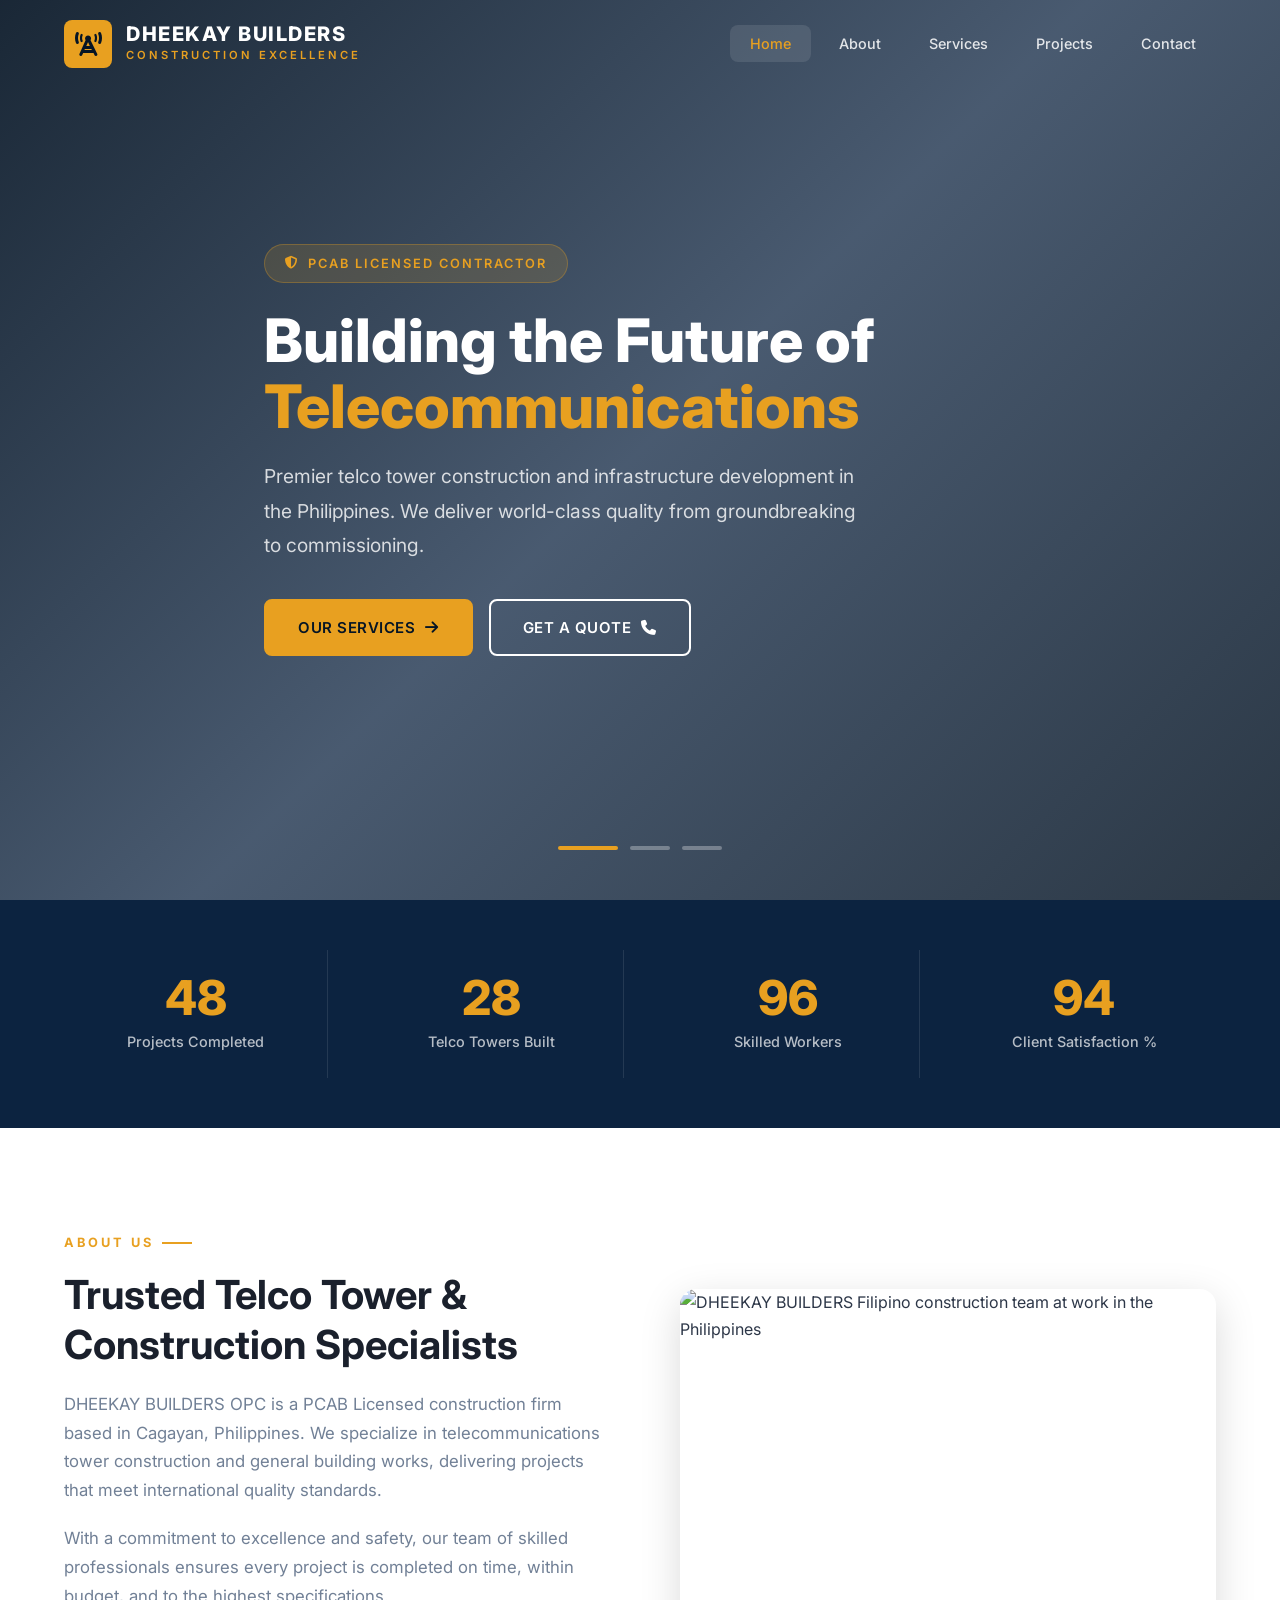
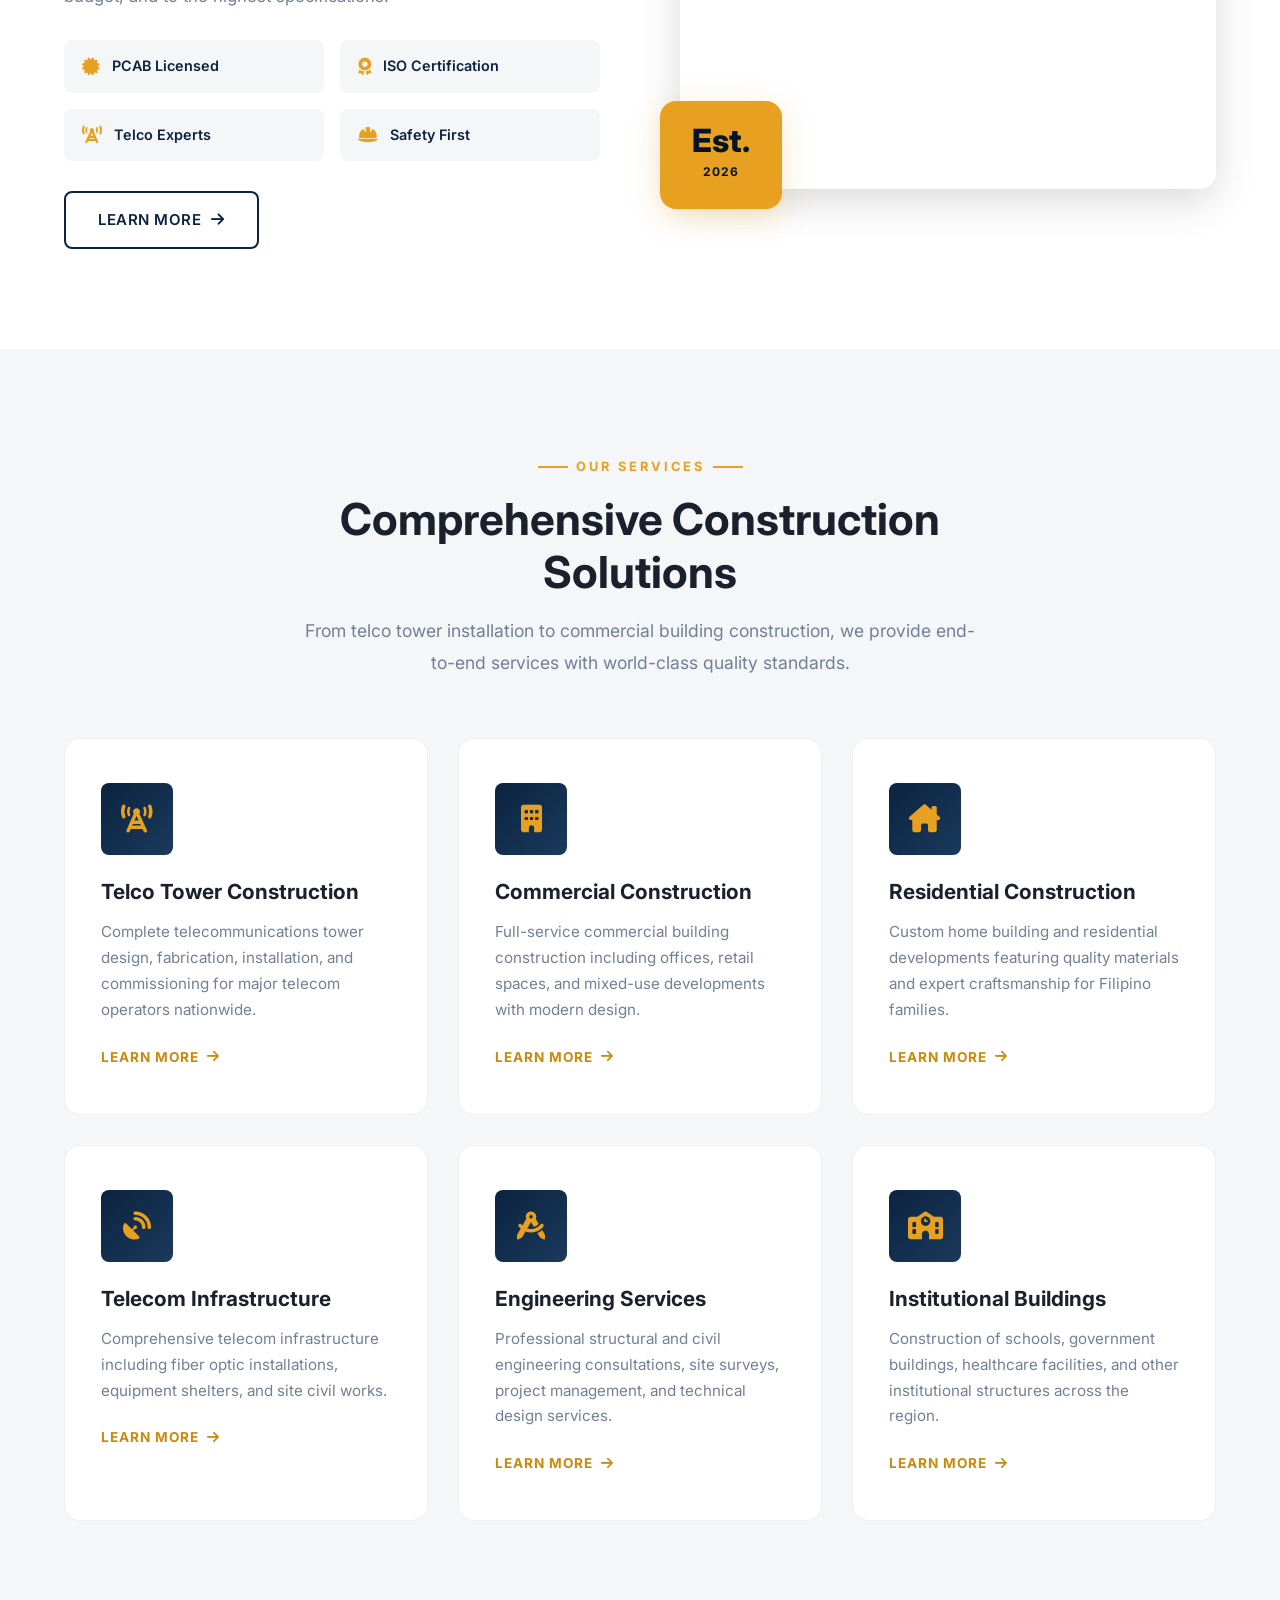
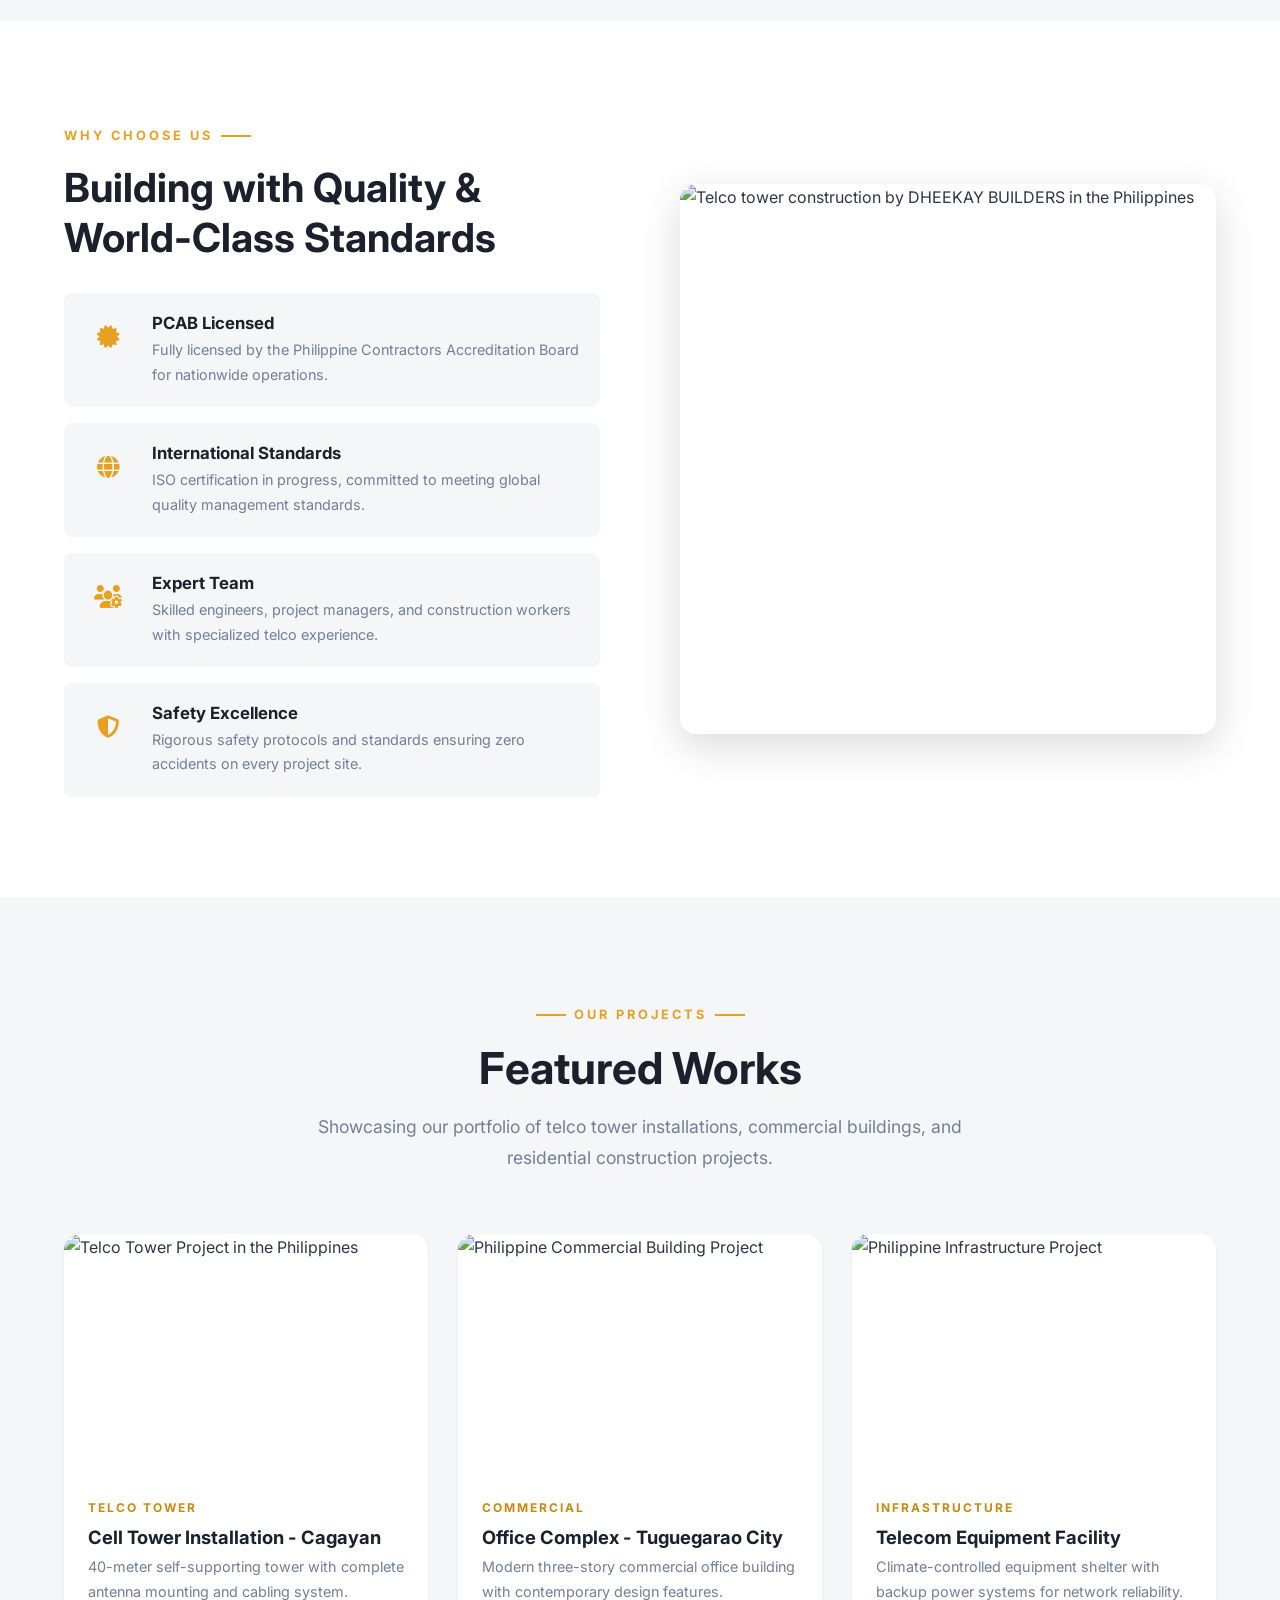
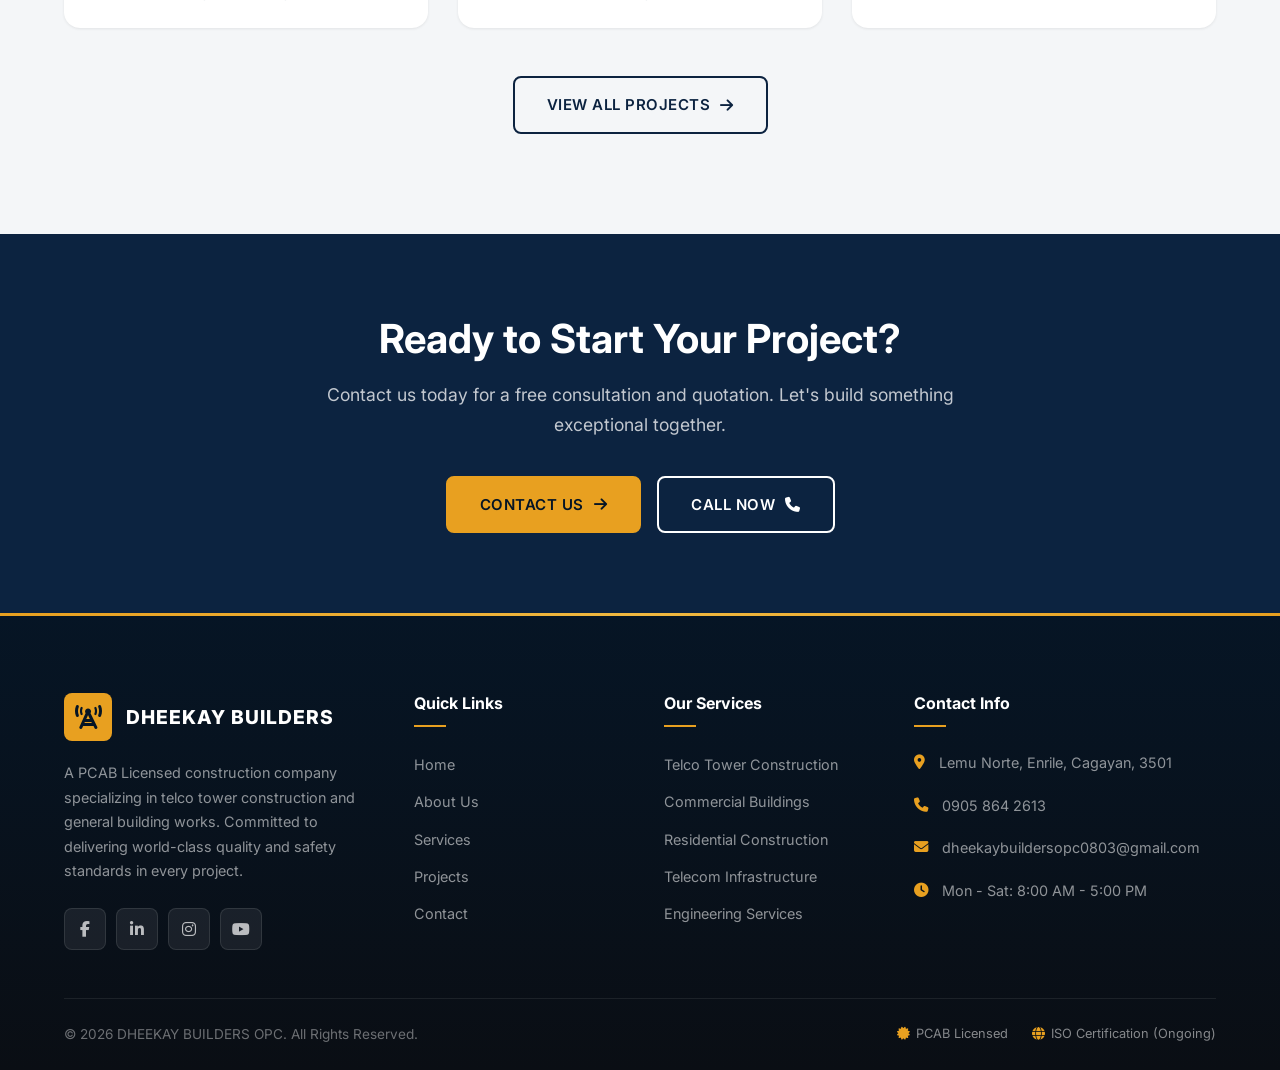
==== commit dc51ab7b: "Fix all errors and replace images with Filipino/Philippine themed pictures - Fix inline styles moved" ====
--- a/index.html
+++ b/index.html
@@ -124,7 +124,7 @@
                     <a href="about.html" class="btn btn-outline-dark">Learn More <i class="fas fa-arrow-right"></i></a>
                 </div>
                 <div class="about-image reveal-right">
-                    <img src="https://images.unsplash.com/photo-1504307651254-35680f356dfd?w=800&q=80" alt="DHEEKAY BUILDERS construction team at work">
+                    <img src="https://images.unsplash.com/photo-1504307651254-35680f356dfd?w=800&q=80" alt="DHEEKAY BUILDERS Filipino construction team at work in the Philippines">
                     <div class="about-image-badge">
                         <span class="badge-number">Est.</span>
                         <span class="badge-text">2026</span>
@@ -234,7 +234,7 @@
                     </div>
                 </div>
                 <div class="why-image reveal-right">
-                    <img src="https://images.unsplash.com/photo-1544197150-b99a580bb7a8?w=800&q=80" alt="Telco tower construction by DHEEKAY BUILDERS">
+                    <img src="https://images.unsplash.com/photo-1544197150-b99a580bb7a8?w=800&q=80" alt="Telco tower construction by DHEEKAY BUILDERS in the Philippines">
                 </div>
             </div>
         </div>
@@ -251,7 +251,7 @@
             <div class="projects-grid">
                 <div class="project-card reveal">
                     <div class="project-image">
-                        <img src="https://images.unsplash.com/photo-1544197150-b99a580bb7a8?w=600&q=80" alt="Telco Tower Project">
+                        <img src="https://images.unsplash.com/photo-1544197150-b99a580bb7a8?w=600&q=80" alt="Telco Tower Project in the Philippines">
                     </div>
                     <div class="project-info">
                         <span class="project-category">Telco Tower</span>
@@ -261,7 +261,7 @@
                 </div>
                 <div class="project-card reveal">
                     <div class="project-image">
-                        <img src="https://images.unsplash.com/photo-1486406146926-c627a92ad1ab?w=600&q=80" alt="Commercial Building Project">
+                        <img src="https://images.unsplash.com/photo-1518509562904-e7ef99cdcc86?w=600&q=80" alt="Philippine Commercial Building Project">
                     </div>
                     <div class="project-info">
                         <span class="project-category">Commercial</span>
@@ -271,7 +271,7 @@
                 </div>
                 <div class="project-card reveal">
                     <div class="project-image">
-                        <img src="https://images.unsplash.com/photo-1504307651254-35680f356dfd?w=600&q=80" alt="Infrastructure Project">
+                        <img src="https://images.unsplash.com/photo-1504307651254-35680f356dfd?w=600&q=80" alt="Philippine Infrastructure Project">
                     </div>
                     <div class="project-info">
                         <span class="project-category">Infrastructure</span>
@@ -280,7 +280,7 @@
                     </div>
                 </div>
             </div>
-            <div style="text-align: center; margin-top: 48px;">
+            <div class="projects-view-all">
                 <a href="projects.html" class="btn btn-outline-dark">View All Projects <i class="fas fa-arrow-right"></i></a>
             </div>
         </div>
@@ -360,7 +360,7 @@
                 </div>
             </div>
             <div class="footer-bottom">
-                <p>&copy; 2025 DHEEKAY BUILDERS OPC. All Rights Reserved.</p>
+                <p>&copy; 2026 DHEEKAY BUILDERS OPC. All Rights Reserved.</p>
                 <div class="footer-certs">
                     <span><i class="fas fa-certificate"></i> PCAB Licensed</span>
                     <span><i class="fas fa-globe"></i> ISO Certification (Ongoing)</span>
@@ -370,7 +370,7 @@
     </footer>
 
     <!-- Back to Top -->
-    <a href="#" class="back-to-top" id="backToTop">
+    <a href="#" class="back-to-top" id="backToTop" title="Back to top" aria-label="Back to top">
         <i class="fas fa-chevron-up"></i>
     </a>
 
--- a/css/styles.css
+++ b/css/styles.css
@@ -280,7 +280,7 @@
 }
 
 .hero-slide-3 {
-    background: url('https://images.unsplash.com/photo-1486406146926-c627a92ad1ab?w=1920&q=80') center/cover no-repeat;
+    background: url('https://images.unsplash.com/photo-1518509562904-e7ef99cdcc86?w=1920&q=80') center/cover no-repeat;
 }
 
 .hero-content {
@@ -972,6 +972,11 @@
 }
 
 /* Project Cards (index) */
+.projects-view-all {
+    text-align: center;
+    margin-top: 48px;
+}
+
 .projects-grid {
     display: grid;
     grid-template-columns: repeat(3, 1fr);
@@ -1150,7 +1155,7 @@
 
 .page-banner-about { background: url('https://images.unsplash.com/photo-1504307651254-35680f356dfd?w=1920&q=80') center/cover no-repeat; }
 .page-banner-services { background: url('https://images.unsplash.com/photo-1544197150-b99a580bb7a8?w=1920&q=80') center/cover no-repeat; }
-.page-banner-projects { background: url('https://images.unsplash.com/photo-1486406146926-c627a92ad1ab?w=1920&q=80') center/cover no-repeat; }
+.page-banner-projects { background: url('https://images.unsplash.com/photo-1518509562904-e7ef99cdcc86?w=1920&q=80') center/cover no-repeat; }
 .page-banner-contact { background: url('https://images.unsplash.com/photo-1504307651254-35680f356dfd?w=1920&q=80') center/cover no-repeat; }
 
 .page-banner-content {
@@ -1184,6 +1189,11 @@
 
 .breadcrumb span {
     color: var(--accent);
+}
+
+.breadcrumb i.fa-chevron-right {
+    font-size: 0.7rem;
+    color: rgba(255,255,255,0.5);
 }
 
 /* ============================================
@@ -1501,6 +1511,11 @@
 .form-group textarea {
     height: 140px;
     resize: vertical;
+}
+
+.contact-form .btn {
+    width: 100%;
+    justify-content: center;
 }
 
 /* Map */
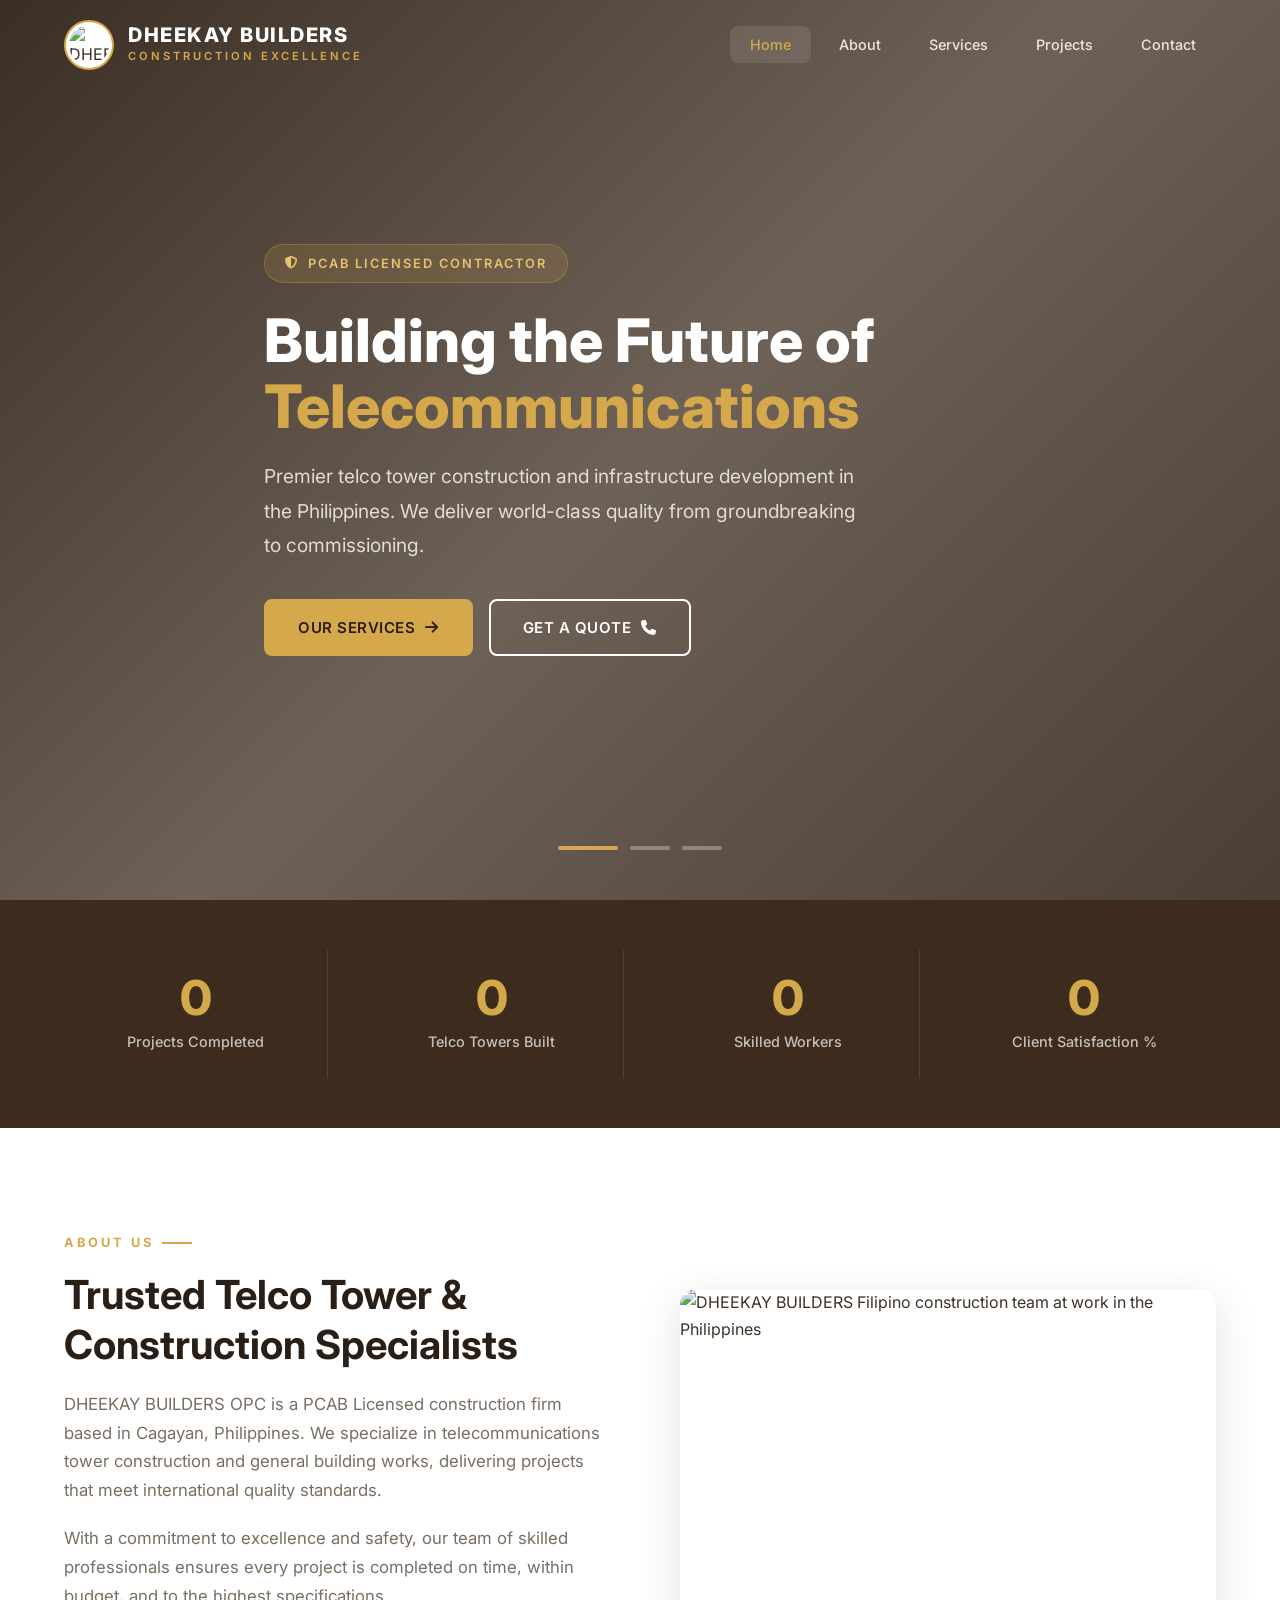
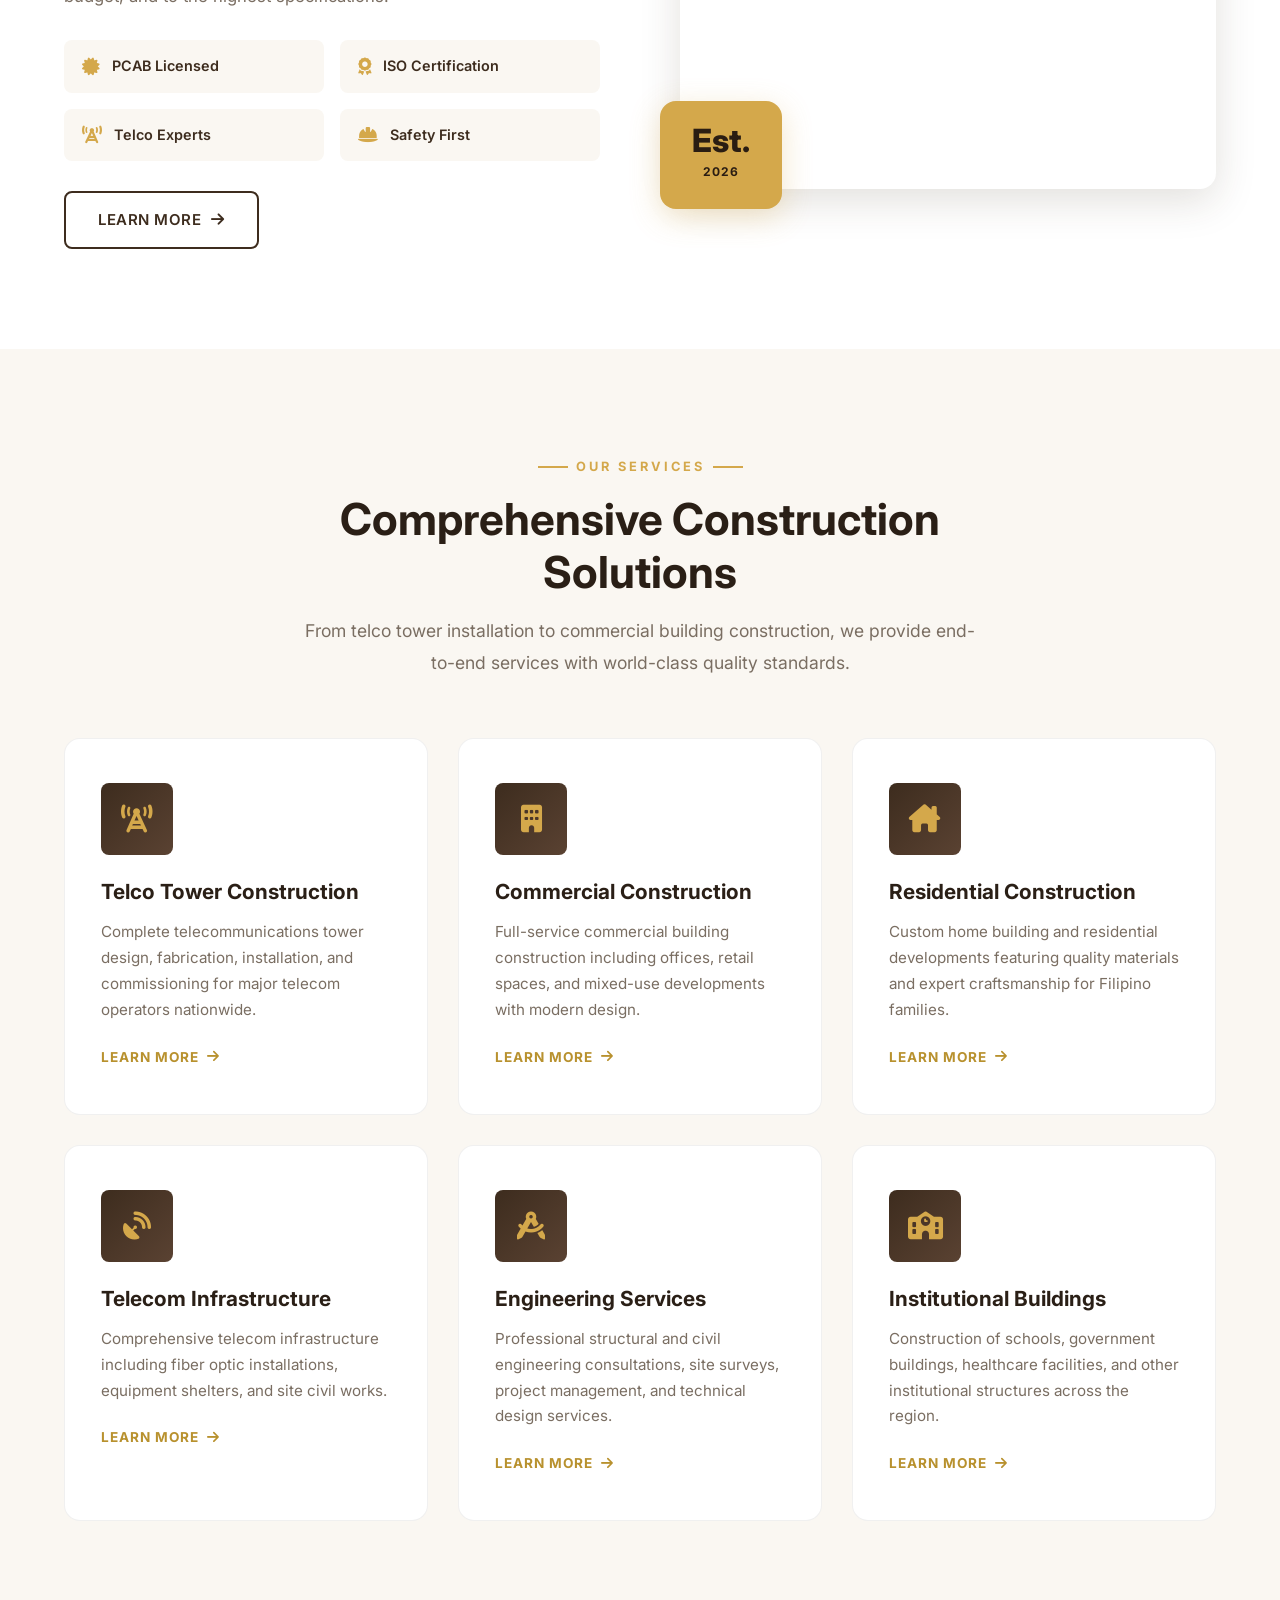
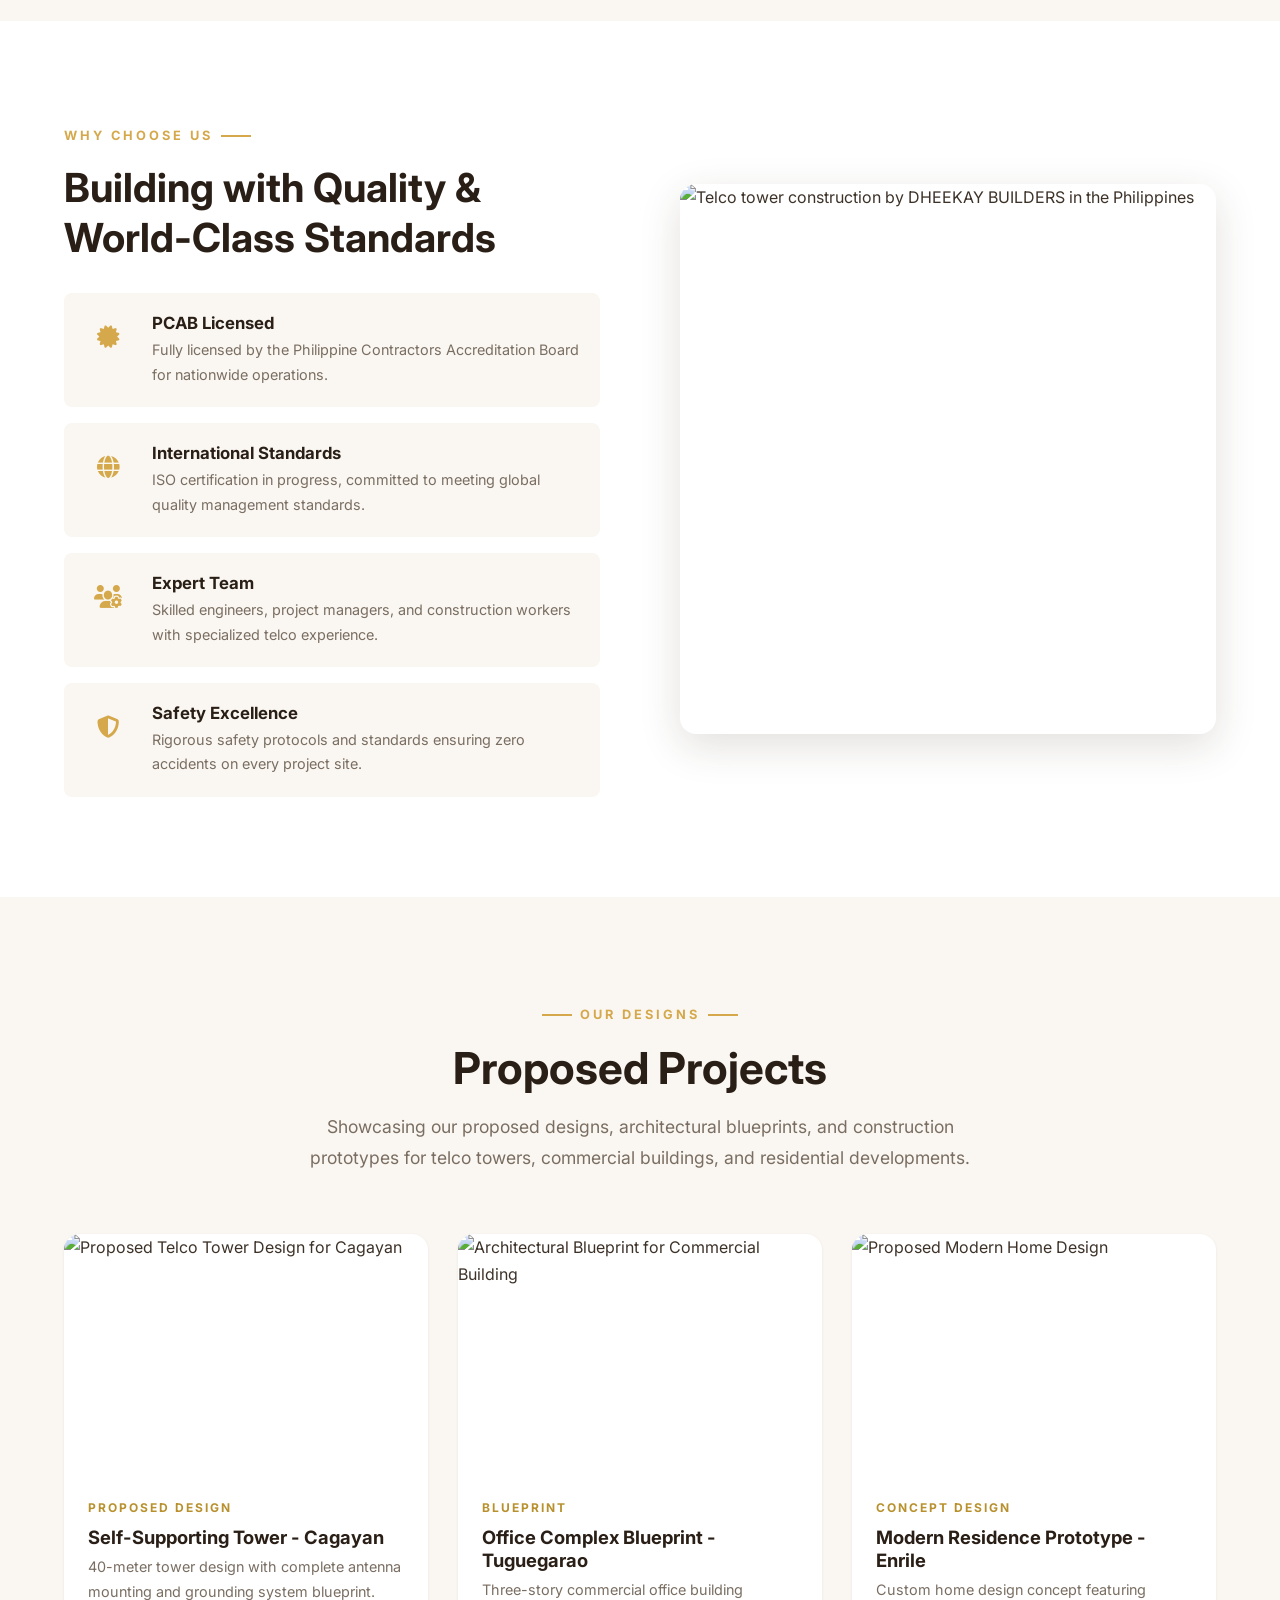
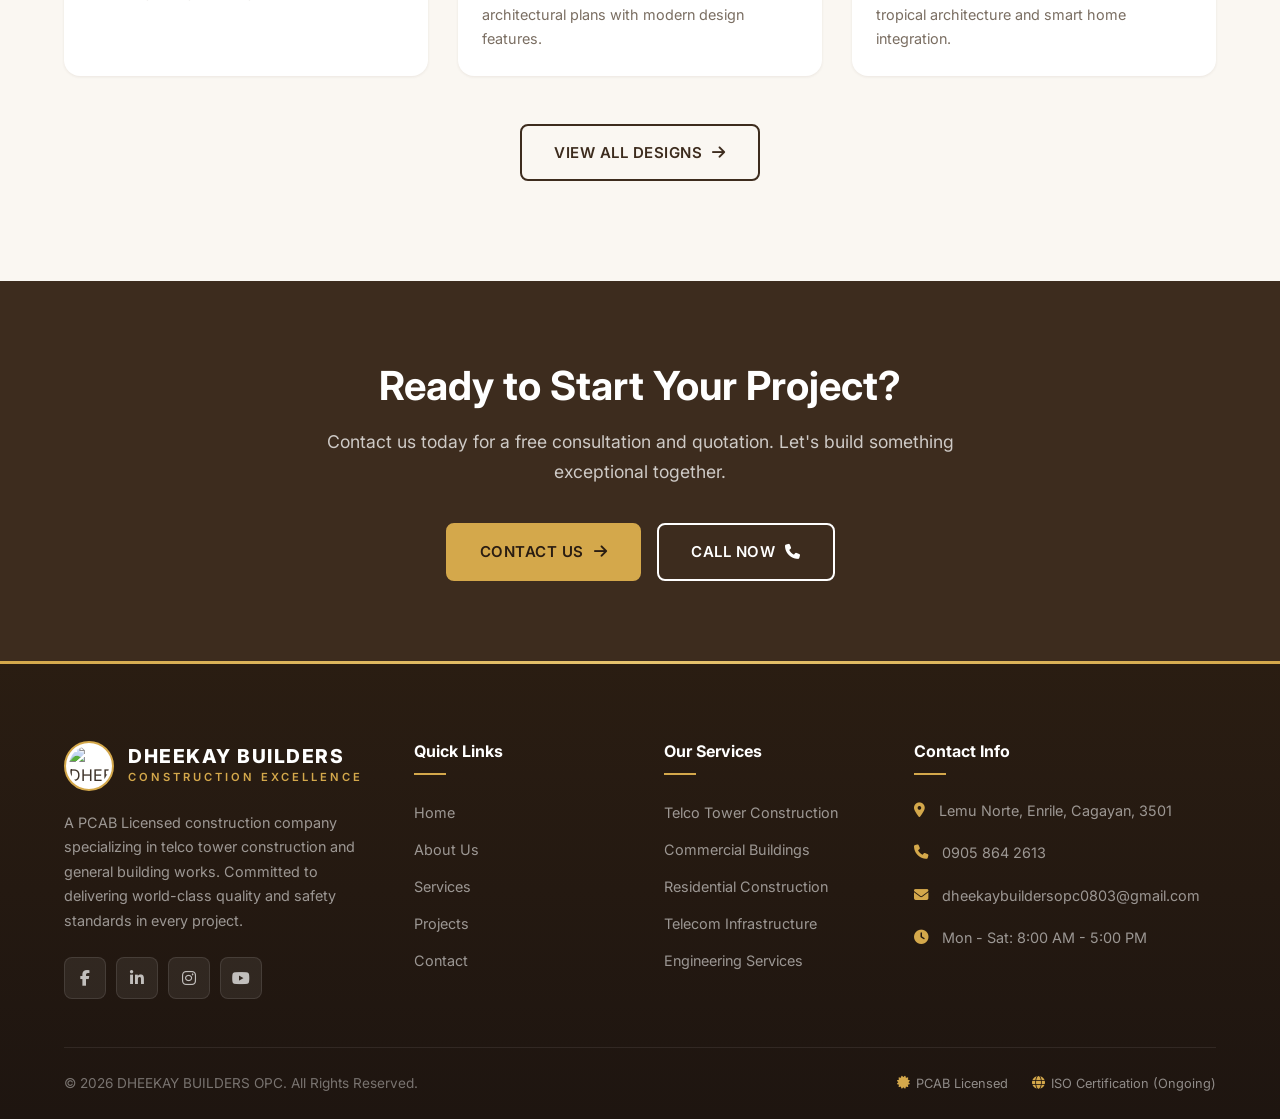
==== commit d2f0181b: "Update index.html" ====
--- a/index.html
+++ b/index.html
@@ -18,9 +18,7 @@
         <div class="container">
             <nav class="navbar">
                 <a href="index.html" class="logo">
-                    <div class="logo-icon">
-                        <i class="fas fa-tower-cell"></i>
-                    </div>
+                    <img src="logo.png" alt="DHEEKAY BUILDERS OPC Logo" class="logo-img">
                     <div class="logo-text">
                         <span class="company-name">DHEEKAY BUILDERS</span>
                         <span class="company-tagline">Construction Excellence</span>
@@ -75,19 +73,19 @@
         <div class="container">
             <div class="stats-grid">
                 <div class="stat-item reveal">
-                    <div class="stat-number" data-target="50">0</div>
+                    <div class="stat-number" data-target="000">0</div>
                     <div class="stat-label">Projects Completed</div>
                 </div>
                 <div class="stat-item reveal">
-                    <div class="stat-number" data-target="30">0</div>
+                    <div class="stat-number" data-target="000">0</div>
                     <div class="stat-label">Telco Towers Built</div>
                 </div>
                 <div class="stat-item reveal">
-                    <div class="stat-number" data-target="100">0</div>
+                    <div class="stat-number" data-target="000">0</div>
                     <div class="stat-label">Skilled Workers</div>
                 </div>
                 <div class="stat-item reveal">
-                    <div class="stat-number" data-target="98">0</div>
+                    <div class="stat-number" data-target="000">0</div>
                     <div class="stat-label">Client Satisfaction %</div>
                 </div>
             </div>
@@ -244,44 +242,44 @@
     <section class="section section-gray">
         <div class="container">
             <div class="section-header reveal">
-                <div class="section-label">Our Projects</div>
-                <h2>Featured Works</h2>
-                <p>Showcasing our portfolio of telco tower installations, commercial buildings, and residential construction projects.</p>
+                <div class="section-label">Our Designs</div>
+                <h2>Proposed Projects</h2>
+                <p>Showcasing our proposed designs, architectural blueprints, and construction prototypes for telco towers, commercial buildings, and residential developments.</p>
             </div>
             <div class="projects-grid">
                 <div class="project-card reveal">
                     <div class="project-image">
-                        <img src="https://images.unsplash.com/photo-1544197150-b99a580bb7a8?w=600&q=80" alt="Telco Tower Project in the Philippines">
+                        <img src="https://images.unsplash.com/photo-1621905252507-b35492cc74b4?w=600&q=80" alt="Proposed Telco Tower Design for Cagayan">
                     </div>
                     <div class="project-info">
-                        <span class="project-category">Telco Tower</span>
-                        <h3>Cell Tower Installation - Cagayan</h3>
-                        <p>40-meter self-supporting tower with complete antenna mounting and cabling system.</p>
+                        <span class="project-category">Proposed Design</span>
+                        <h3>Self-Supporting Tower - Cagayan</h3>
+                        <p>40-meter tower design with complete antenna mounting and grounding system blueprint.</p>
                     </div>
                 </div>
                 <div class="project-card reveal">
                     <div class="project-image">
-                        <img src="https://images.unsplash.com/photo-1518509562904-e7ef99cdcc86?w=600&q=80" alt="Philippine Commercial Building Project">
+                        <img src="https://images.unsplash.com/photo-1503387762-592deb58ef4e?w=600&q=80" alt="Architectural Blueprint for Commercial Building">
                     </div>
                     <div class="project-info">
-                        <span class="project-category">Commercial</span>
-                        <h3>Office Complex - Tuguegarao City</h3>
-                        <p>Modern three-story commercial office building with contemporary design features.</p>
+                        <span class="project-category">Blueprint</span>
+                        <h3>Office Complex Blueprint - Tuguegarao</h3>
+                        <p>Three-story commercial office building architectural plans with modern design features.</p>
                     </div>
                 </div>
                 <div class="project-card reveal">
                     <div class="project-image">
-                        <img src="https://images.unsplash.com/photo-1504307651254-35680f356dfd?w=600&q=80" alt="Philippine Infrastructure Project">
+                        <img src="https://images.unsplash.com/photo-1613490493576-7fde63acd811?w=600&q=80" alt="Proposed Modern Home Design">
                     </div>
                     <div class="project-info">
-                        <span class="project-category">Infrastructure</span>
-                        <h3>Telecom Equipment Facility</h3>
-                        <p>Climate-controlled equipment shelter with backup power systems for network reliability.</p>
+                        <span class="project-category">Concept Design</span>
+                        <h3>Modern Residence Prototype - Enrile</h3>
+                        <p>Custom home design concept featuring tropical architecture and smart home integration.</p>
                     </div>
                 </div>
             </div>
             <div class="projects-view-all">
-                <a href="projects.html" class="btn btn-outline-dark">View All Projects <i class="fas fa-arrow-right"></i></a>
+                <a href="projects.html" class="btn btn-outline-dark">View All Designs <i class="fas fa-arrow-right"></i></a>
             </div>
         </div>
     </section>
@@ -306,10 +304,11 @@
             <div class="footer-grid">
                 <div class="footer-about">
                     <div class="footer-logo">
-                        <div class="footer-logo-icon">
-                            <i class="fas fa-tower-cell"></i>
-                        </div>
-                        <span>DHEEKAY BUILDERS</span>
+                        <img src="logo.png" alt="DHEEKAY BUILDERS OPC Logo" class="footer-logo-img">
+                        <div class="footer-logo-text">
+                            <span class="footer-company-name">DHEEKAY BUILDERS</span>
+                            <span class="footer-company-tagline">Construction Excellence</span>
+                        </div>
                     </div>
                     <p>A PCAB Licensed construction company specializing in telco tower construction and general building works. Committed to delivering world-class quality and safety standards in every project.</p>
                     <div class="footer-social">
--- a/css/styles.css
+++ b/css/styles.css
@@ -5,26 +5,28 @@
 
 /* CSS Variables */
 :root {
-    --primary: #0c2340;
-    --primary-light: #1a3a5c;
-    --primary-dark: #061525;
-    --accent: #e8a020;
-    --accent-light: #f0b840;
-    --accent-dark: #c88a10;
-    --dark: #0a0e14;
-    --dark-gray: #1c2530;
-    --medium-gray: #4a5568;
-    --light-gray: #f4f6f8;
-    --off-white: #edf0f4;
+    --primary: #3d2c1e;
+    --primary-light: #5a4232;
+    --primary-dark: #2a1d12;
+    --accent: #d4a84b;
+    --accent-light: #e6c36e;
+    --accent-dark: #b8912e;
+    --gold-cream: #faf3e0;
+    --gold-mist: #f5ead0;
+    --dark: #1e1510;
+    --dark-gray: #3a2e24;
+    --medium-gray: #6b5d52;
+    --light-gray: #faf7f2;
+    --off-white: #f8f4ed;
     --white: #ffffff;
-    --text: #2d3748;
-    --text-light: #718096;
-    --text-dark: #1a202c;
-    --success: #38a169;
-    --shadow-sm: 0 1px 3px rgba(0,0,0,0.08);
-    --shadow: 0 4px 16px rgba(0,0,0,0.1);
-    --shadow-lg: 0 12px 40px rgba(0,0,0,0.15);
-    --shadow-accent: 0 8px 30px rgba(232,160,32,0.25);
+    --text: #3d3228;
+    --text-light: #7a6e62;
+    --text-dark: #2a1f16;
+    --success: #6b8f4a;
+    --shadow-sm: 0 1px 3px rgba(61,44,30,0.08);
+    --shadow: 0 4px 16px rgba(61,44,30,0.1);
+    --shadow-lg: 0 12px 40px rgba(61,44,30,0.15);
+    --shadow-accent: 0 8px 30px rgba(212,168,75,0.3);
     --radius: 8px;
     --radius-lg: 16px;
     --transition: all 0.35s cubic-bezier(0.4, 0, 0.2, 1);
@@ -194,6 +196,16 @@
     font-weight: 600;
 }
 
+.logo-img {
+    height: 50px;
+    width: 50px;
+    object-fit: contain;
+    border-radius: 50%;
+    border: 2px solid var(--accent);
+    background: var(--white);
+    padding: 3px;
+}
+
 .nav-menu {
     display: flex;
     align-items: center;
@@ -267,7 +279,7 @@
     content: '';
     position: absolute;
     inset: 0;
-    background: linear-gradient(135deg, rgba(6,21,37,0.92) 0%, rgba(12,35,64,0.75) 50%, rgba(6,21,37,0.85) 100%);
+    background: linear-gradient(135deg, rgba(42,29,18,0.92) 0%, rgba(61,44,30,0.75) 50%, rgba(42,29,18,0.85) 100%);
     z-index: 1;
 }
 
@@ -296,10 +308,10 @@
     align-items: center;
     gap: 8px;
     padding: 8px 20px;
-    background: rgba(232,160,32,0.15);
-    border: 1px solid rgba(232,160,32,0.3);
+    background: rgba(212,168,75,0.15);
+    border: 1px solid rgba(212,168,75,0.3);
     border-radius: 50px;
-    color: var(--accent);
+    color: var(--accent-light);
     font-size: 0.8rem;
     font-weight: 600;
     text-transform: uppercase;
@@ -943,7 +955,7 @@
 .gallery-overlay {
     position: absolute;
     inset: 0;
-    background: linear-gradient(to top, rgba(6,21,37,0.95) 0%, transparent 60%);
+    background: linear-gradient(to top, rgba(42,29,18,0.95) 0%, transparent 60%);
     display: flex;
     flex-direction: column;
     justify-content: flex-end;
@@ -957,8 +969,8 @@
     font-weight: 700;
     text-transform: uppercase;
     letter-spacing: 2px;
-    color: var(--accent);
-    background: rgba(232,160,32,0.15);
+    color: var(--accent-light);
+    background: rgba(212,168,75,0.2);
     padding: 4px 14px;
     border-radius: 20px;
     margin-bottom: 10px;
@@ -1149,7 +1161,7 @@
     content: '';
     position: absolute;
     inset: 0;
-    background: linear-gradient(135deg, rgba(6,21,37,0.92), rgba(12,35,64,0.85));
+    background: linear-gradient(135deg, rgba(42,29,18,0.92), rgba(61,44,30,0.85));
     z-index: 1;
 }
 
@@ -1317,7 +1329,7 @@
 .cert-icon {
     width: 72px;
     height: 72px;
-    background: rgba(232,160,32,0.15);
+    background: rgba(212,168,75,0.15);
     border-radius: 50%;
     display: flex;
     align-items: center;
@@ -1359,7 +1371,7 @@
 }
 
 .status-ongoing {
-    background: rgba(232,160,32,0.15);
+    background: rgba(212,168,75,0.15);
     color: var(--accent);
 }
 
@@ -1400,7 +1412,7 @@
 .contact-detail-icon {
     width: 48px;
     height: 48px;
-    background: rgba(232,160,32,0.15);
+    background: rgba(212,168,75,0.15);
     border-radius: var(--radius);
     display: flex;
     align-items: center;
@@ -1505,7 +1517,7 @@
     outline: none;
     border-color: var(--accent);
     background: var(--white);
-    box-shadow: 0 0 0 3px rgba(232,160,32,0.15);
+    box-shadow: 0 0 0 3px rgba(212,168,75,0.15);
 }
 
 .form-group textarea {
@@ -1608,26 +1620,36 @@
     margin-bottom: 20px;
 }
 
-.footer-logo-icon {
-    width: 48px;
-    height: 48px;
-    background: var(--accent);
-    border-radius: var(--radius);
-    display: flex;
-    align-items: center;
-    justify-content: center;
-}
-
-.footer-logo-icon i {
-    font-size: 1.5rem;
-    color: var(--primary-dark);
-}
-
-.footer-logo span {
+.footer-logo-img {
+    height: 50px;
+    width: 50px;
+    object-fit: contain;
+    border-radius: 50%;
+    border: 2px solid var(--accent);
+    flex-shrink: 0;
+    background: var(--white);
+    padding: 3px;
+}
+
+.footer-logo-text {
+    display: flex;
+    flex-direction: column;
+}
+
+.footer-company-name {
     font-size: 1.2rem;
     font-weight: 800;
     color: var(--white);
-    letter-spacing: 1px;
+    letter-spacing: 1.5px;
+    line-height: 1.2;
+}
+
+.footer-company-tagline {
+    font-size: 0.7rem;
+    color: var(--accent);
+    letter-spacing: 3px;
+    text-transform: uppercase;
+    font-weight: 600;
 }
 
 .footer-about p {
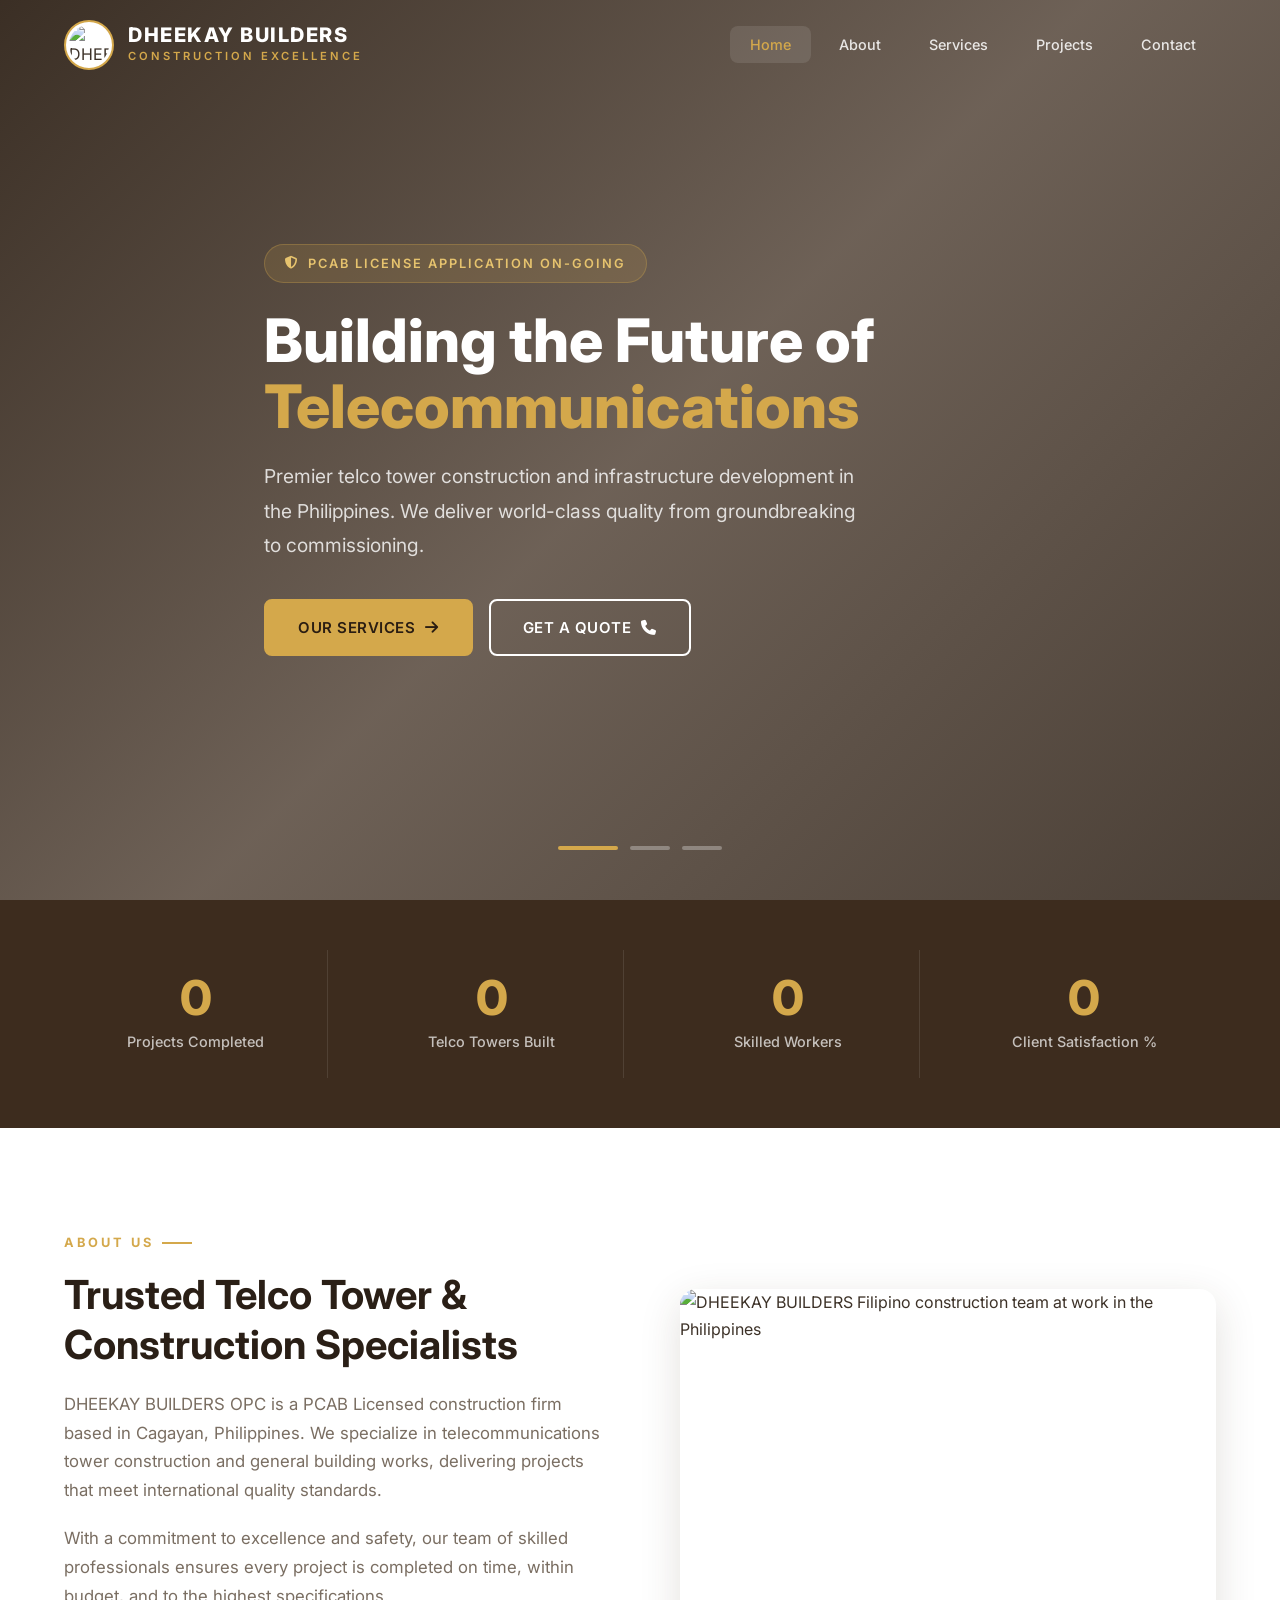
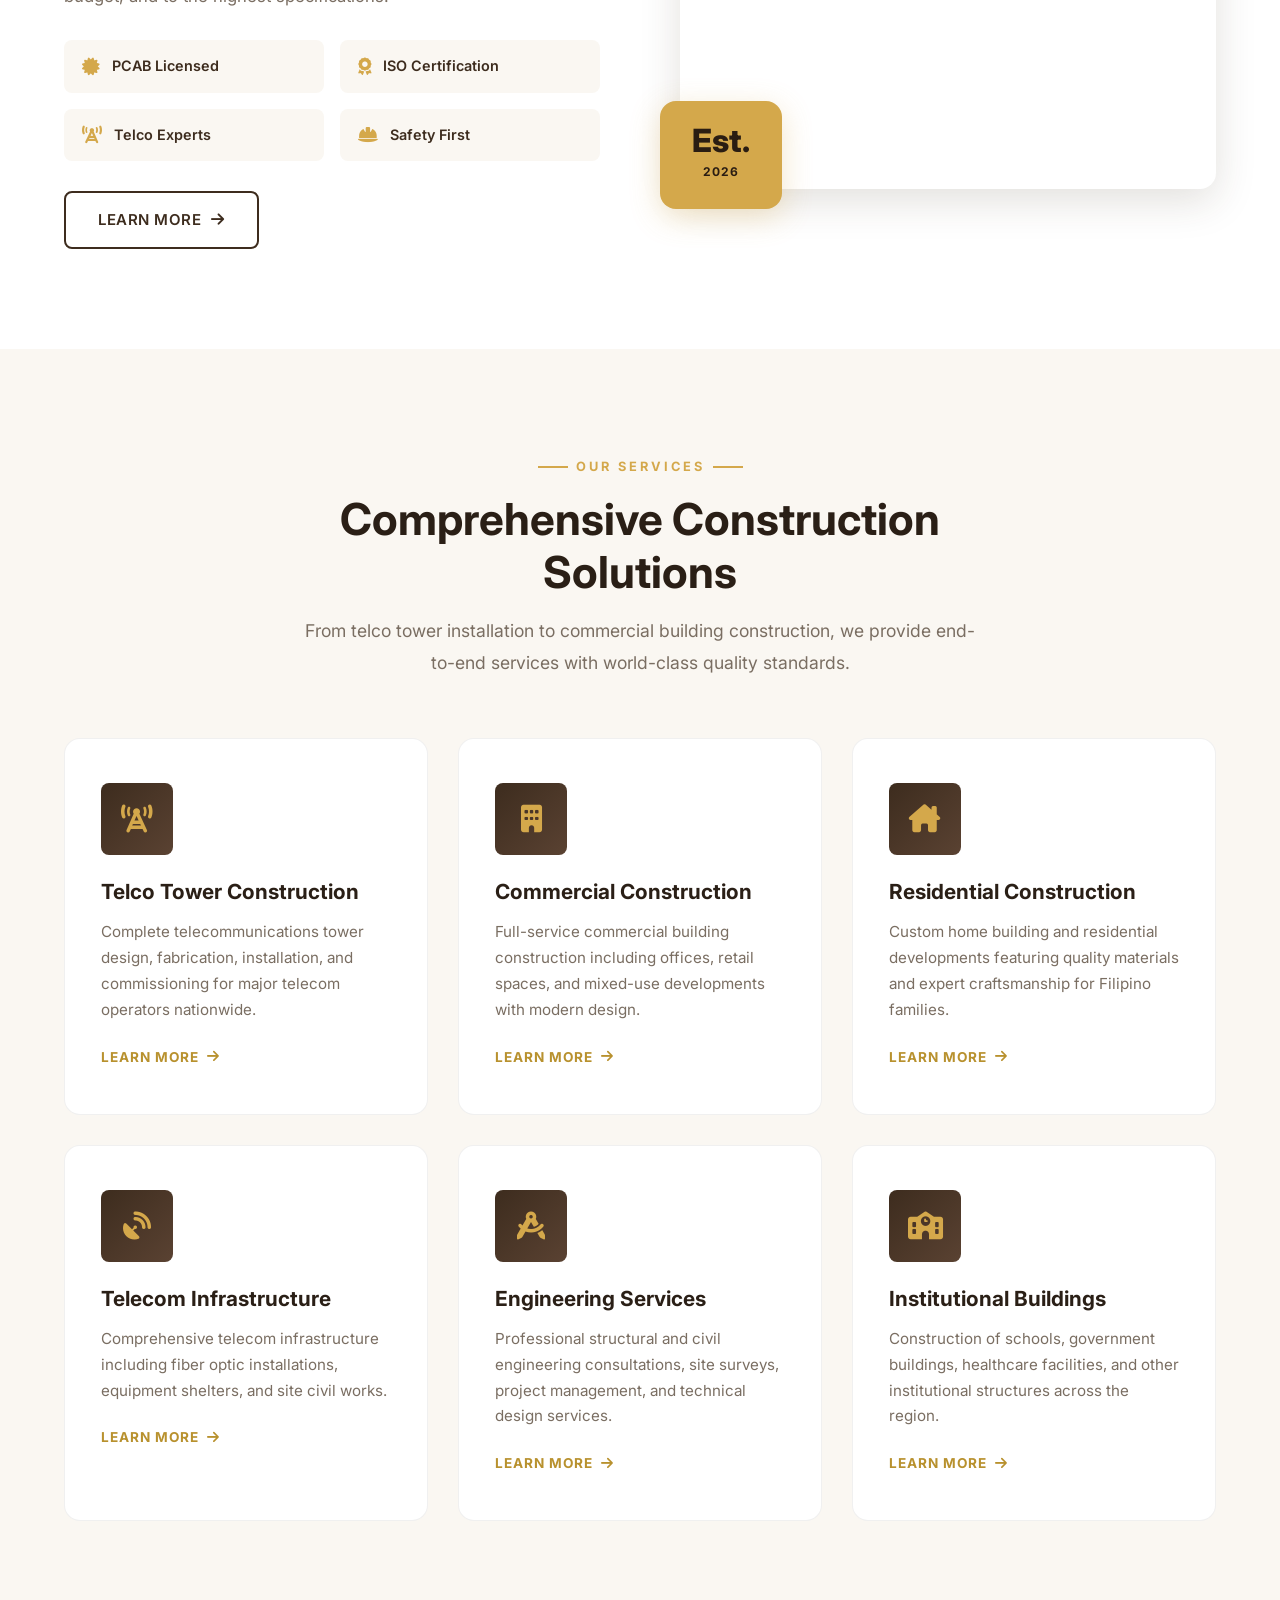
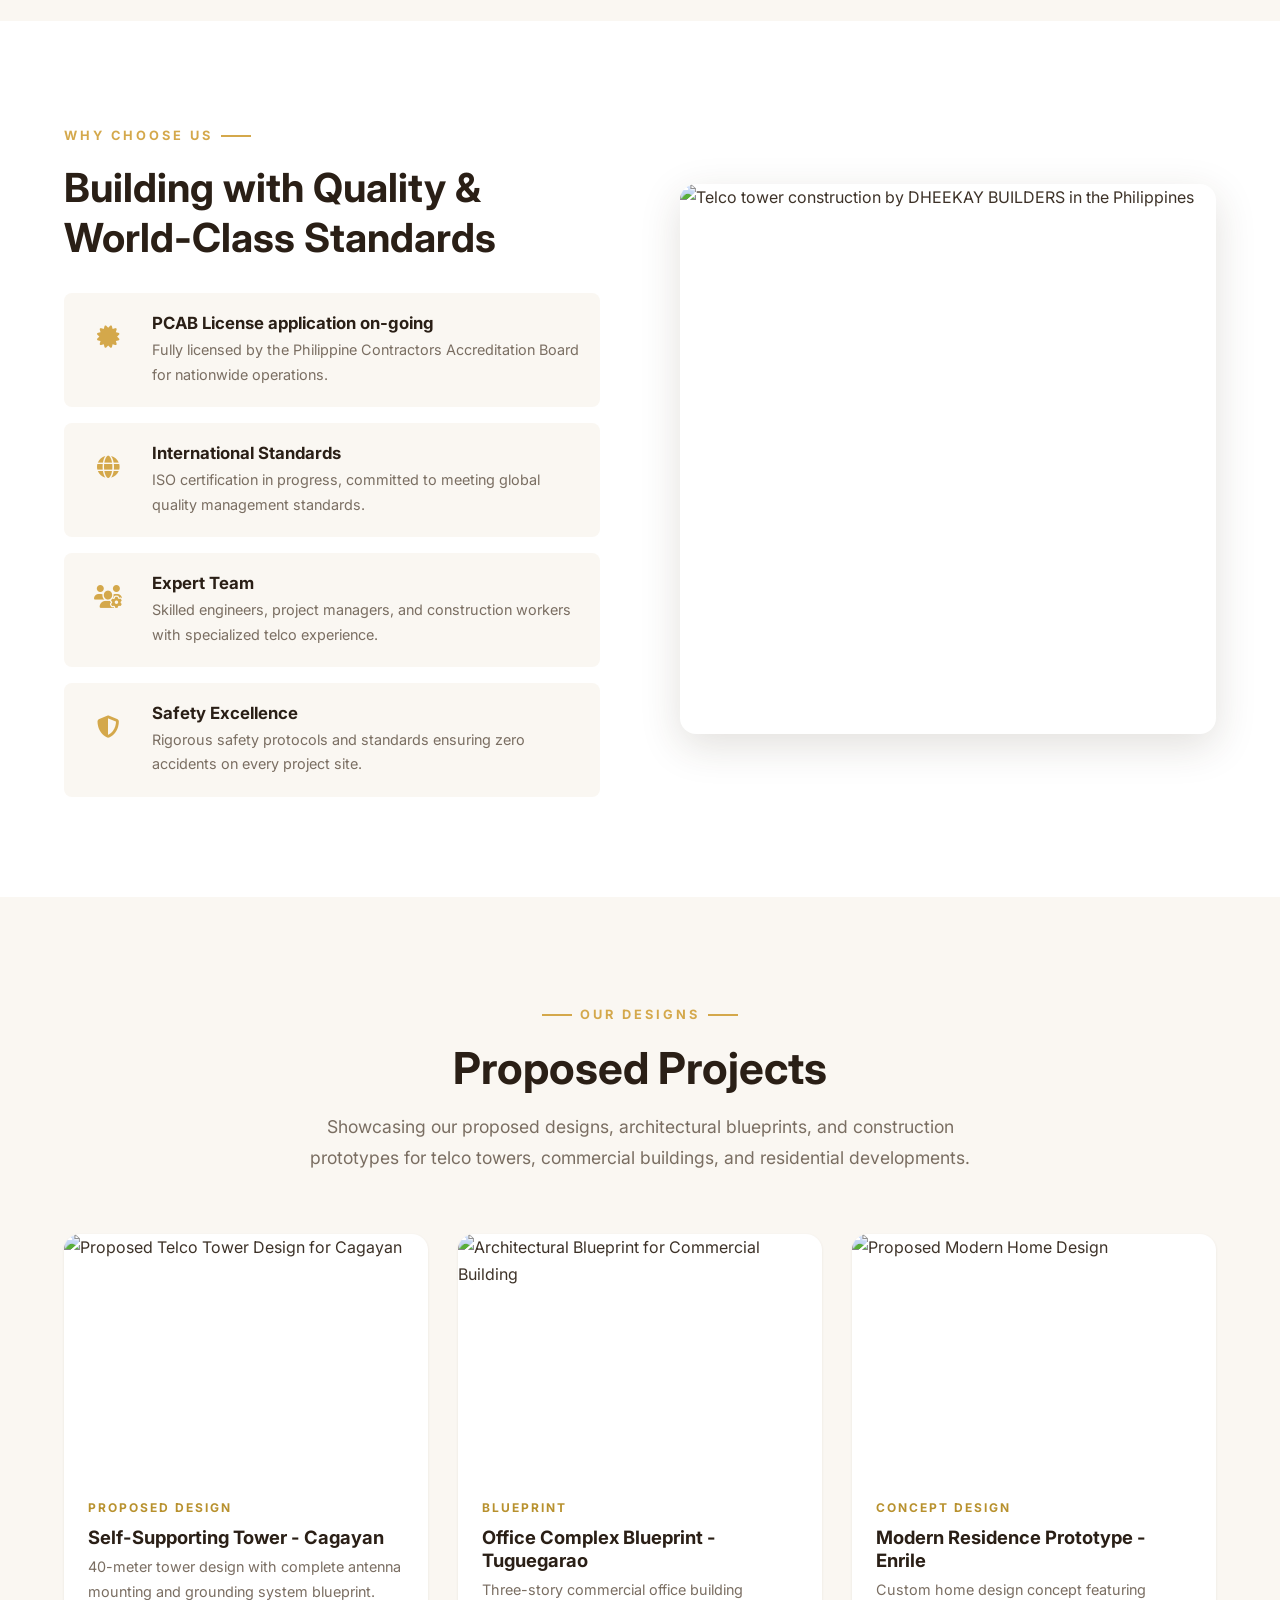
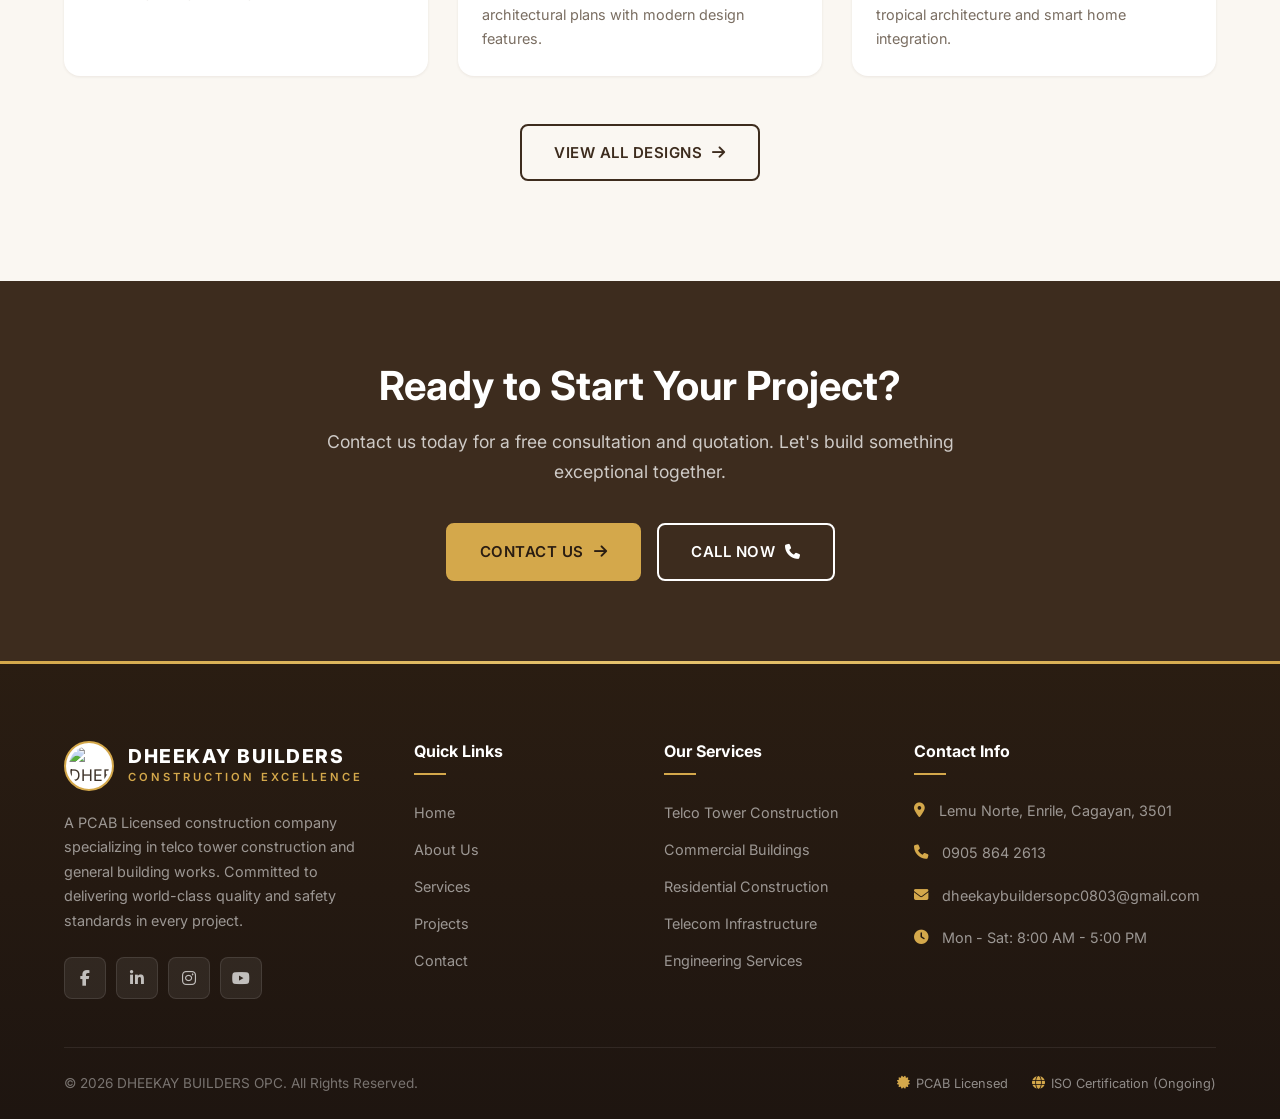
==== commit e7528e6c: "Update PCAB license status in index.html" ====
--- a/index.html
+++ b/index.html
@@ -51,7 +51,7 @@
             <div class="hero-content">
                 <div class="hero-badge">
                     <i class="fas fa-shield-halved"></i>
-                    PCAB Licensed Contractor
+                    PCAB License Application on-going
                 </div>
                 <h1>Building the Future of <span>Telecommunications</span></h1>
                 <p>Premier telco tower construction and infrastructure development in the Philippines. We deliver world-class quality from groundbreaking to commissioning.</p>
@@ -204,7 +204,7 @@
                         <div class="why-item">
                             <div class="why-icon"><i class="fas fa-certificate"></i></div>
                             <div>
-                                <h4>PCAB Licensed</h4>
+                                <h4>PCAB License application on-going</h4>
                                 <p>Fully licensed by the Philippine Contractors Accreditation Board for nationwide operations.</p>
                             </div>
                         </div>
